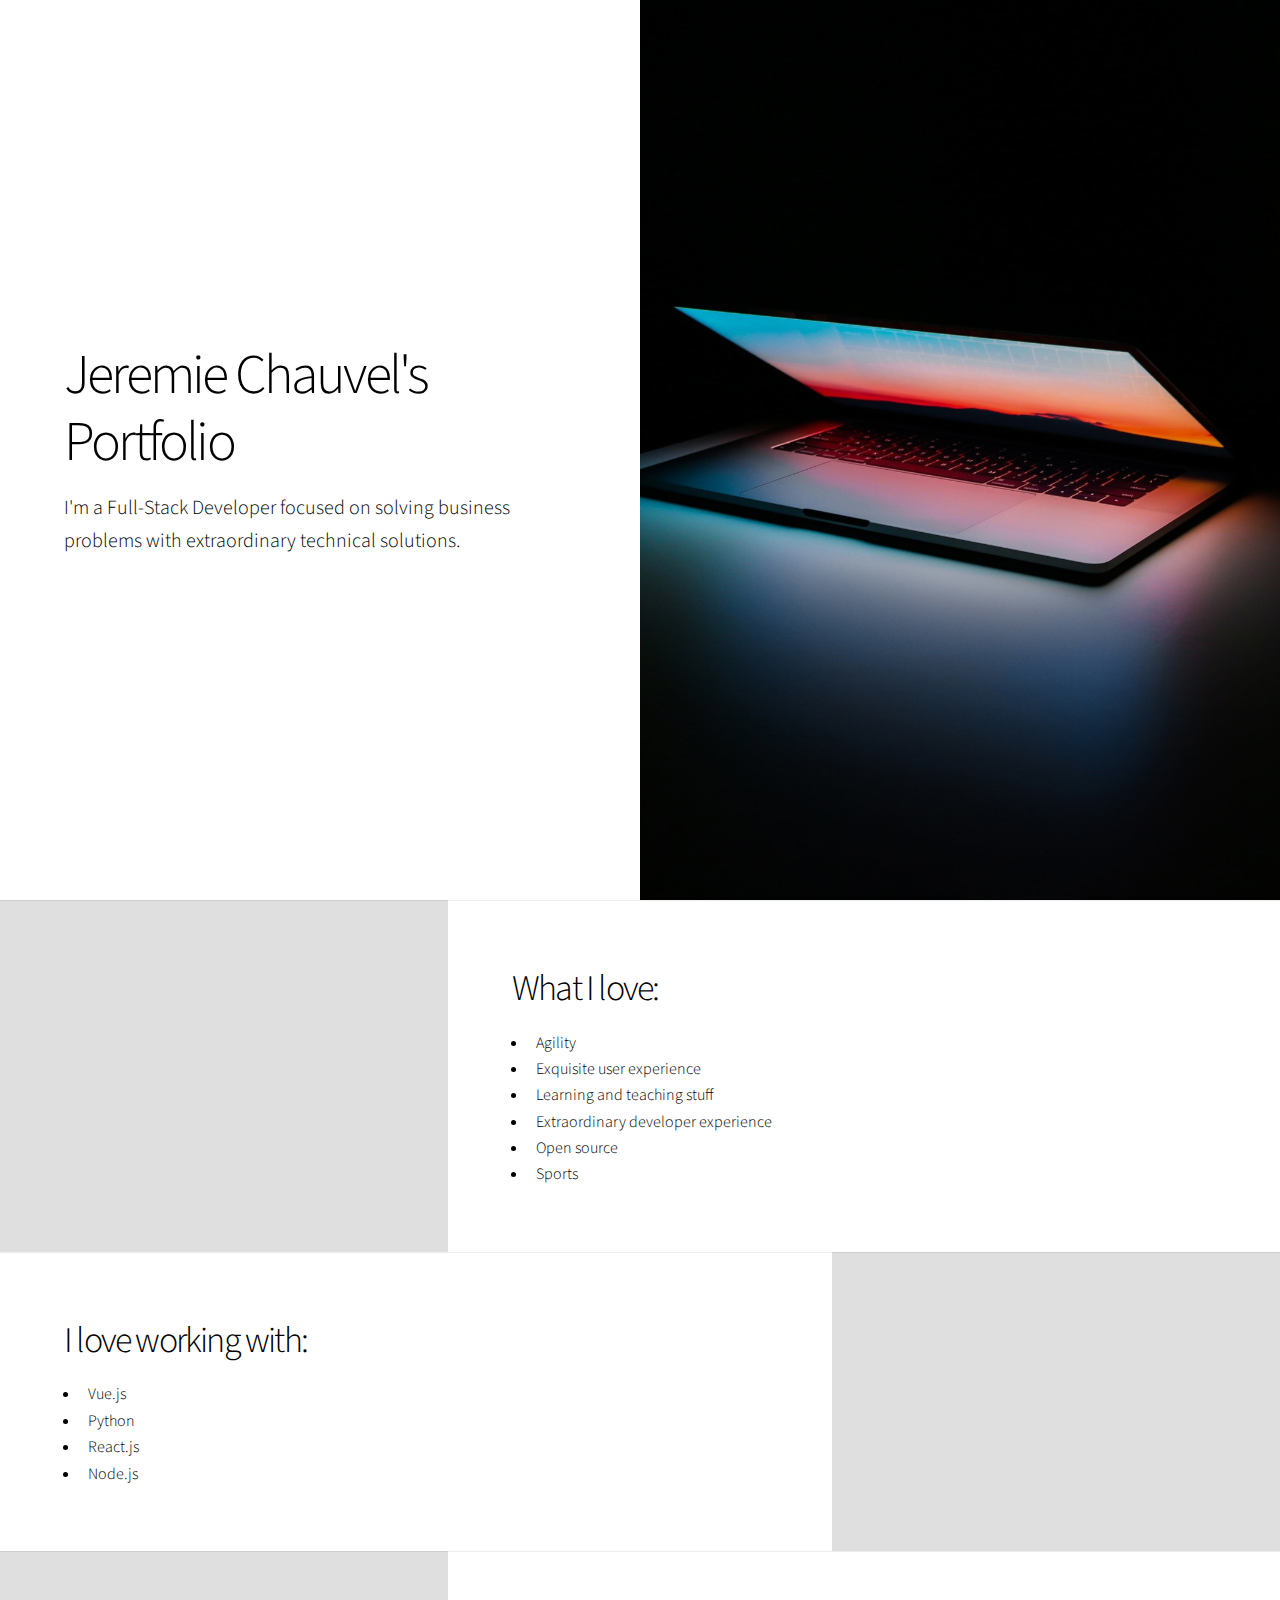
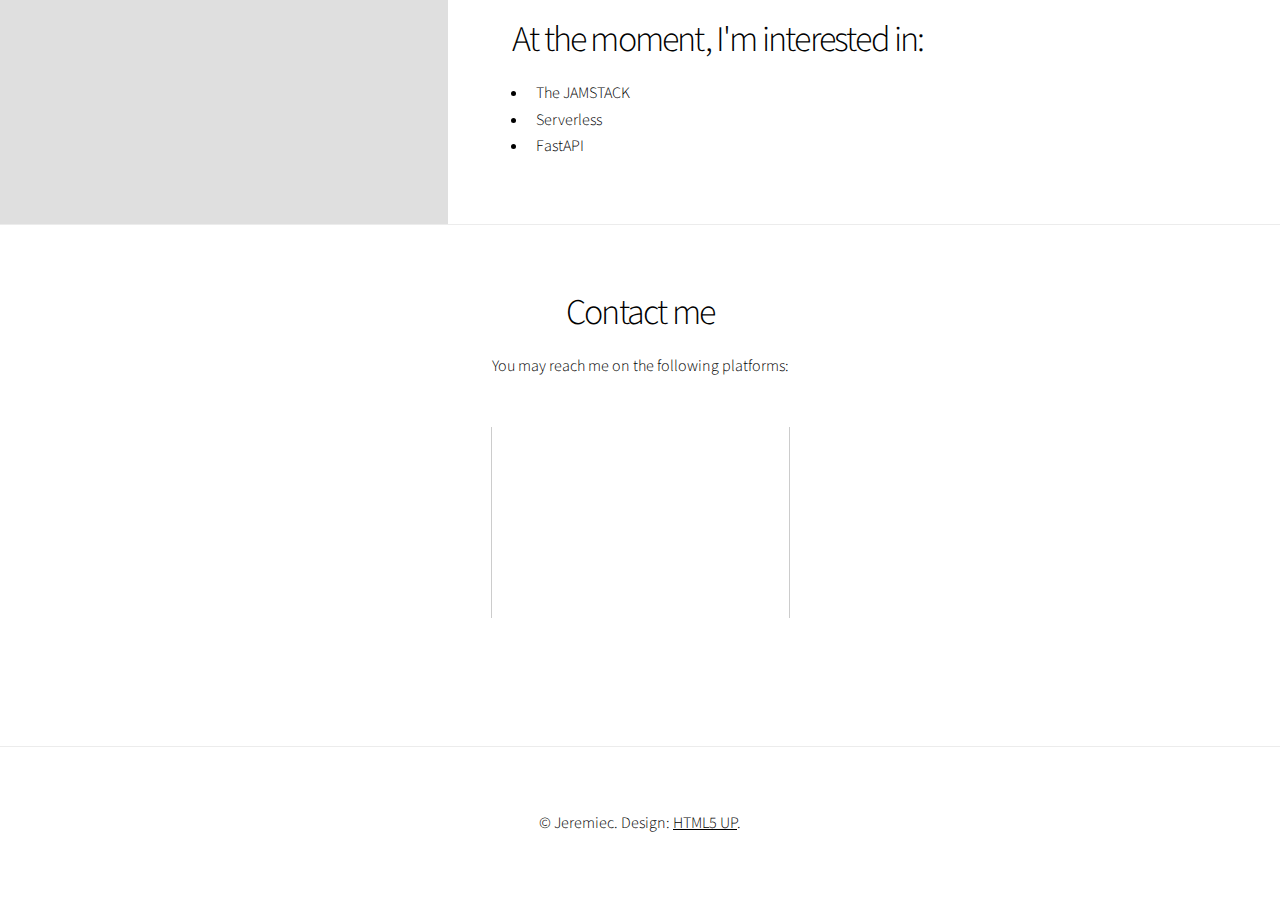
==== index.html @ c6a007d7 ":tada: Initial commit" ====
<!DOCTYPE html>
<html>
  <head>
    <title>Jeremie Chauvel's Portfolio</title>
    <meta charset="utf-8" />
    <meta
      name="viewport"
      content="width=device-width, initial-scale=1, user-scalable=no"
    />
    <link rel="stylesheet" href="assets/css/main.css" />
    <noscript
      ><link rel="stylesheet" href="assets/css/noscript.css"
    /></noscript>
  </head>
  <body class="is-preload">
    <div id="wrapper" class="divided">
      <section
        class="banner style1 orient-left content-align-left image-position-right fullscreen onload-image-fade-in onload-content-fade-right"
      >
        <div class="content">
          <h1>Jeremie Chauvel's Portfolio</h1>
          <p class="major">
            I'm a Full-Stack Developer focused on solving business problems with
            extraordinary technical solutions.
          </p>
        </div>
        <div class="image">
          <img src="images/banner.jpg" alt="" />
        </div>
      </section>
      <section
        class="spotlight style1 orient-right content-align-left image-position-center onscroll-image-fade-in"
        id="sectionTwo"
      >
        <div class="content">
          <h2>What I love:</h2>
          <ul>
            <li>Agility</li>
            <li>Exquisite user experience</li>
            <li>Learning and teaching stuff</li>
            <li>Extraordinary developer experience</li>
            <li>Open source</li>
            <li>Sports</li>
          </ul>
        </div>
        <div class="image">
          <img src="images/I-love.jpg" alt="" />
        </div>
      </section>
      <section
        class="spotlight style1 orient-left content-align-left image-position-center onscroll-image-fade-in"
        id="sectionThree"
      >
        <div class="content">
          <h2>I love working with:</h2>
          <ul>
            <li>Vue.js</li>
            <li>Python</li>
            <li>React.js</li>
            <li>Node.js</li>
          </ul>
        </div>
        <div class="image">
          <img src="images/I-work-with.jpg" alt="" />
        </div>
      </section>
      <section
        class="spotlight style1 orient-right content-align-left image-position-center onscroll-image-fade-in"
        id="sectionFour"
      >
        <div class="content">
          <h2>At the moment, I'm interested in:</h2>
          <ul>
            <li>The JAMSTACK</li>
            <li>Serverless</li>
            <li>FastAPI</li>
          </ul>
        </div>
        <div class="image">
          <img src="images/I-m-interested-in.jpg" alt="" />
        </div>
      </section>
      <section class="wrapper style1 align-center" id="contact">
        <div class="inner">
          <h2>Contact me</h2>
          <p>You may reach me on the following platforms:</p>
          <div class="items style1 medium onscroll-fade-in">
            <section>
              <a
                href="https://www.linkedin.com/in/jeremie-chauvel"
                class="icon brands style2 major fa-linkedin-in"
                ><span class="label">LinkedIn</span></a
              >
              <h3>Add me on LinkedIn</h3>
            </section>
            <section>
              <a
                href="https://twitter.com/ChauvelJeremie"
                class="icon brands style2 major fa-twitter"
                ><span class="label">Twitter</span></a
              >
              <h3>Follow me on twitter @ChauvelJeremie</h3>
            </section>
            <section>
              <a
                href="https://github.com/Jeremie-Chauvel"
                class="icon brands style2 major fa-github"
                ><span class="label">GitHub</span></a
              >
              <h3>Ping me on GitHub @Jeremie-Chauvel</h3>
            </section>
          </div>
        </div>
      </section>

      <footer class="wrapper style1 align-center">
        <div class="inner">
          <p>
            &copy; Jeremiec. Design: <a href="https://html5up.net">HTML5 UP</a>.
          </p>
        </div>
      </footer>
    </div>
    <script src="assets/js/jquery.min.js"></script>
    <script src="assets/js/jquery.scrollex.min.js"></script>
    <script src="assets/js/jquery.scrolly.min.js"></script>
    <script src="assets/js/browser.min.js"></script>
    <script src="assets/js/breakpoints.min.js"></script>
    <script src="assets/js/util.js"></script>
    <script src="assets/js/main.js"></script>
  </body>
</html>
---- assets/css/main.css ----
@import url(fontawesome-all.min.css);
@import url('https://fonts.googleapis.com/css?family=Source+Sans+Pro:300,300i,400,400i');

html,
body,
div,
span,
applet,
object,
iframe,
h1,
h2,
h3,
h4,
h5,
h6,
p,
blockquote,
pre,
a,
abbr,
acronym,
address,
big,
cite,
code,
del,
dfn,
em,
img,
ins,
kbd,
q,
s,
samp,
small,
strike,
strong,
sub,
sup,
tt,
var,
b,
u,
i,
center,
dl,
dt,
dd,
ol,
ul,
li,
fieldset,
form,
label,
legend,
table,
caption,
tbody,
tfoot,
thead,
tr,
th,
td,
article,
aside,
canvas,
details,
embed,
figure,
figcaption,
footer,
header,
hgroup,
menu,
nav,
output,
ruby,
section,
summary,
time,
mark,
audio,
video {
  margin: 0;
  padding: 0;
  border: 0;
  font-size: 100%;
  font: inherit;
  vertical-align: baseline;
}

article,
aside,
details,
figcaption,
figure,
footer,
header,
hgroup,
menu,
nav,
section {
  display: block;
}

body {
  line-height: 1;
}

ol,
ul {
  list-style: none;
}

blockquote,
q {
  quotes: none;
}

blockquote:before,
blockquote:after,
q:before,
q:after {
  content: '';
  content: none;
}

table {
  border-collapse: collapse;
  border-spacing: 0;
}

body {
  -webkit-text-size-adjust: none;
}

mark {
  background-color: transparent;
  color: inherit;
}

input::-moz-focus-inner {
  border: 0;
  padding: 0;
}

input,
select,
textarea {
  -moz-appearance: none;
  -webkit-appearance: none;
  -ms-appearance: none;
  appearance: none;
}

/* Basic */

@-ms-viewport {
  width: device-width;
}

body {
  -ms-overflow-style: scrollbar;
}

@media screen and (max-width: 480px) {
  html,
  body {
    min-width: 320px;
  }
}

html {
  box-sizing: border-box;
}

*,
*:before,
*:after {
  box-sizing: inherit;
}

body {
  background: #ffffff;
}

body.is-preload *,
body.is-preload *:before,
body.is-preload *:after {
  -moz-animation: none !important;
  -webkit-animation: none !important;
  -ms-animation: none !important;
  animation: none !important;
  -moz-transition: none !important;
  -webkit-transition: none !important;
  -ms-transition: none !important;
  transition: none !important;
}

/* Type */

html {
  font-size: 18pt;
}

@media screen and (max-width: 1680px) {
  html {
    font-size: 14pt;
  }
}

@media screen and (max-width: 1280px) {
  html {
    font-size: 12pt;
  }
}

@media screen and (max-width: 736px) {
  html {
    font-size: 11pt;
  }
}

@media screen and (max-width: 360px) {
  html {
    font-size: 10pt;
  }
}

body {
  background-color: #ffffff;
  color: #000000;
}

body,
input,
select,
textarea {
  font-family: 'Source Sans Pro', Helvetica, sans-serif;
  font-size: 1rem;
  font-weight: 300;
  line-height: 1.65;
}

a {
  -moz-transition: color 0.2s ease-in-out;
  -webkit-transition: color 0.2s ease-in-out;
  -ms-transition: color 0.2s ease-in-out;
  transition: color 0.2s ease-in-out;
  text-decoration: underline;
}

a:hover {
  text-decoration: none;
}

strong,
b {
  font-weight: 400;
}

em,
i {
  font-style: italic;
}

p {
  margin: 0 0 2rem 0;
}

p.major {
  font-size: 1.25rem;
}

h1,
h2,
h3,
h4,
h5,
h6 {
  font-weight: 300;
  line-height: 1.375;
  letter-spacing: -0.05em;
  margin: 0 0 1rem 0;
}

h1 a,
h2 a,
h3 a,
h4 a,
h5 a,
h6 a {
  color: inherit;
  text-decoration: none;
}

h1 {
  font-size: 3.5rem;
  line-height: 1.2;
}

h2 {
  font-size: 2.25rem;
}

h3 {
  font-size: 1.5rem;
}

h4 {
  font-size: 1.1rem;
}

h5 {
  font-size: 0.9rem;
}

h6 {
  font-size: 0.7rem;
}

sub {
  font-size: 0.8rem;
  position: relative;
  top: 0.5rem;
}

sup {
  font-size: 0.8rem;
  position: relative;
  top: -0.5rem;
}

blockquote {
  border-left: solid 4px;
  font-style: italic;
  margin: 0 0 2rem 0;
  padding: 0.5rem 0 0.5rem 2rem;
}

code {
  border-radius: 4px;
  font-family: 'Courier New', monospace;
  font-size: 0.9em;
  margin: 0 0.25rem;
  padding: 0.25rem 0.325rem;
}

pre {
  -webkit-overflow-scrolling: touch;
  font-family: 'Courier New', monospace;
  font-size: 0.9em;
  margin: 0 0 2rem 0;
}

pre code {
  display: block;
  line-height: 1.5;
  padding: 0.75rem 1rem;
  overflow-x: auto;
}

hr {
  border: 0;
  border-bottom: solid 1px;
  margin: 2.5rem 0;
}

hr.major {
  margin: 3.5rem 0;
}

.align-left {
  text-align: left;
}

.align-center {
  text-align: center;
}

.align-right {
  text-align: right;
}

@media screen and (max-width: 736px) {
  p.major {
    font-size: 1.1rem;
  }

  h1 {
    font-size: 2.5rem;
  }

  h2 {
    font-size: 2rem;
  }

  h3 {
    font-size: 1.25rem;
  }

  h4 {
    font-size: 1rem;
  }
}

input,
select,
textarea {
  color: #000000;
}

a {
  color: #000000;
}

a:hover {
  color: #47d3e5;
}

strong,
b {
  color: #000000;
}

h1,
h2,
h3,
h4,
h5,
h6 {
  color: #000000;
}

blockquote {
  border-left-color: rgba(0, 0, 0, 0.2);
}

code {
  background: rgba(0, 0, 0, 0.05);
  border-color: rgba(0, 0, 0, 0.2);
}

hr {
  border-bottom-color: rgba(0, 0, 0, 0.2);
}

/* Row */

.row {
  display: flex;
  flex-wrap: wrap;
  box-sizing: border-box;
  align-items: stretch;
}

.row > * {
  box-sizing: border-box;
}

.row.gtr-uniform > * > :last-child {
  margin-bottom: 0;
}

.row.aln-left {
  justify-content: flex-start;
}

.row.aln-center {
  justify-content: center;
}

.row.aln-right {
  justify-content: flex-end;
}

.row.aln-top {
  align-items: flex-start;
}

.row.aln-middle {
  align-items: center;
}

.row.aln-bottom {
  align-items: flex-end;
}

.row > .imp {
  order: -1;
}

.row > .col-1 {
  width: 8.33333%;
}

.row > .off-1 {
  margin-left: 8.33333%;
}

.row > .col-2 {
  width: 16.66667%;
}

.row > .off-2 {
  margin-left: 16.66667%;
}

.row > .col-3 {
  width: 25%;
}

.row > .off-3 {
  margin-left: 25%;
}

.row > .col-4 {
  width: 33.33333%;
}

.row > .off-4 {
  margin-left: 33.33333%;
}

.row > .col-5 {
  width: 41.66667%;
}

.row > .off-5 {
  margin-left: 41.66667%;
}

.row > .col-6 {
  width: 50%;
}

.row > .off-6 {
  margin-left: 50%;
}

.row > .col-7 {
  width: 58.33333%;
}

.row > .off-7 {
  margin-left: 58.33333%;
}

.row > .col-8 {
  width: 66.66667%;
}

.row > .off-8 {
  margin-left: 66.66667%;
}

.row > .col-9 {
  width: 75%;
}

.row > .off-9 {
  margin-left: 75%;
}

.row > .col-10 {
  width: 83.33333%;
}

.row > .off-10 {
  margin-left: 83.33333%;
}

.row > .col-11 {
  width: 91.66667%;
}

.row > .off-11 {
  margin-left: 91.66667%;
}

.row > .col-12 {
  width: 100%;
}

.row > .off-12 {
  margin-left: 100%;
}

.row.gtr-0 {
  margin-top: 0;
  margin-left: 0rem;
}

.row.gtr-0 > * {
  padding: 0 0 0 0rem;
}

.row.gtr-0.gtr-uniform {
  margin-top: 0rem;
}

.row.gtr-0.gtr-uniform > * {
  padding-top: 0rem;
}

.row.gtr-25 {
  margin-top: 0;
  margin-left: -0.5rem;
}

.row.gtr-25 > * {
  padding: 0 0 0 0.5rem;
}

.row.gtr-25.gtr-uniform {
  margin-top: -0.5rem;
}

.row.gtr-25.gtr-uniform > * {
  padding-top: 0.5rem;
}

.row.gtr-50 {
  margin-top: 0;
  margin-left: -1rem;
}

.row.gtr-50 > * {
  padding: 0 0 0 1rem;
}

.row.gtr-50.gtr-uniform {
  margin-top: -1rem;
}

.row.gtr-50.gtr-uniform > * {
  padding-top: 1rem;
}

.row {
  margin-top: 0;
  margin-left: -2rem;
}

.row > * {
  padding: 0 0 0 2rem;
}

.row.gtr-uniform {
  margin-top: -2rem;
}

.row.gtr-uniform > * {
  padding-top: 2rem;
}

.row.gtr-150 {
  margin-top: 0;
  margin-left: -3rem;
}

.row.gtr-150 > * {
  padding: 0 0 0 3rem;
}

.row.gtr-150.gtr-uniform {
  margin-top: -3rem;
}

.row.gtr-150.gtr-uniform > * {
  padding-top: 3rem;
}

.row.gtr-200 {
  margin-top: 0;
  margin-left: -4rem;
}

.row.gtr-200 > * {
  padding: 0 0 0 4rem;
}

.row.gtr-200.gtr-uniform {
  margin-top: -4rem;
}

.row.gtr-200.gtr-uniform > * {
  padding-top: 4rem;
}

@media screen and (max-width: 1680px) {
  .row {
    display: flex;
    flex-wrap: wrap;
    box-sizing: border-box;
    align-items: stretch;
  }

  .row > * {
    box-sizing: border-box;
  }

  .row.gtr-uniform > * > :last-child {
    margin-bottom: 0;
  }

  .row.aln-left {
    justify-content: flex-start;
  }

  .row.aln-center {
    justify-content: center;
  }

  .row.aln-right {
    justify-content: flex-end;
  }

  .row.aln-top {
    align-items: flex-start;
  }

  .row.aln-middle {
    align-items: center;
  }

  .row.aln-bottom {
    align-items: flex-end;
  }

  .row > .imp-xlarge {
    order: -1;
  }

  .row > .col-1-xlarge {
    width: 8.33333%;
  }

  .row > .off-1-xlarge {
    margin-left: 8.33333%;
  }

  .row > .col-2-xlarge {
    width: 16.66667%;
  }

  .row > .off-2-xlarge {
    margin-left: 16.66667%;
  }

  .row > .col-3-xlarge {
    width: 25%;
  }

  .row > .off-3-xlarge {
    margin-left: 25%;
  }

  .row > .col-4-xlarge {
    width: 33.33333%;
  }

  .row > .off-4-xlarge {
    margin-left: 33.33333%;
  }

  .row > .col-5-xlarge {
    width: 41.66667%;
  }

  .row > .off-5-xlarge {
    margin-left: 41.66667%;
  }

  .row > .col-6-xlarge {
    width: 50%;
  }

  .row > .off-6-xlarge {
    margin-left: 50%;
  }

  .row > .col-7-xlarge {
    width: 58.33333%;
  }

  .row > .off-7-xlarge {
    margin-left: 58.33333%;
  }

  .row > .col-8-xlarge {
    width: 66.66667%;
  }

  .row > .off-8-xlarge {
    margin-left: 66.66667%;
  }

  .row > .col-9-xlarge {
    width: 75%;
  }

  .row > .off-9-xlarge {
    margin-left: 75%;
  }

  .row > .col-10-xlarge {
    width: 83.33333%;
  }

  .row > .off-10-xlarge {
    margin-left: 83.33333%;
  }

  .row > .col-11-xlarge {
    width: 91.66667%;
  }

  .row > .off-11-xlarge {
    margin-left: 91.66667%;
  }

  .row > .col-12-xlarge {
    width: 100%;
  }

  .row > .off-12-xlarge {
    margin-left: 100%;
  }

  .row.gtr-0 {
    margin-top: 0;
    margin-left: 0rem;
  }

  .row.gtr-0 > * {
    padding: 0 0 0 0rem;
  }

  .row.gtr-0.gtr-uniform {
    margin-top: 0rem;
  }

  .row.gtr-0.gtr-uniform > * {
    padding-top: 0rem;
  }

  .row.gtr-25 {
    margin-top: 0;
    margin-left: -0.5rem;
  }

  .row.gtr-25 > * {
    padding: 0 0 0 0.5rem;
  }

  .row.gtr-25.gtr-uniform {
    margin-top: -0.5rem;
  }

  .row.gtr-25.gtr-uniform > * {
    padding-top: 0.5rem;
  }

  .row.gtr-50 {
    margin-top: 0;
    margin-left: -1rem;
  }

  .row.gtr-50 > * {
    padding: 0 0 0 1rem;
  }

  .row.gtr-50.gtr-uniform {
    margin-top: -1rem;
  }

  .row.gtr-50.gtr-uniform > * {
    padding-top: 1rem;
  }

  .row {
    margin-top: 0;
    margin-left: -2rem;
  }

  .row > * {
    padding: 0 0 0 2rem;
  }

  .row.gtr-uniform {
    margin-top: -2rem;
  }

  .row.gtr-uniform > * {
    padding-top: 2rem;
  }

  .row.gtr-150 {
    margin-top: 0;
    margin-left: -3rem;
  }

  .row.gtr-150 > * {
    padding: 0 0 0 3rem;
  }

  .row.gtr-150.gtr-uniform {
    margin-top: -3rem;
  }

  .row.gtr-150.gtr-uniform > * {
    padding-top: 3rem;
  }

  .row.gtr-200 {
    margin-top: 0;
    margin-left: -4rem;
  }

  .row.gtr-200 > * {
    padding: 0 0 0 4rem;
  }

  .row.gtr-200.gtr-uniform {
    margin-top: -4rem;
  }

  .row.gtr-200.gtr-uniform > * {
    padding-top: 4rem;
  }
}

@media screen and (max-width: 1280px) {
  .row {
    display: flex;
    flex-wrap: wrap;
    box-sizing: border-box;
    align-items: stretch;
  }

  .row > * {
    box-sizing: border-box;
  }

  .row.gtr-uniform > * > :last-child {
    margin-bottom: 0;
  }

  .row.aln-left {
    justify-content: flex-start;
  }

  .row.aln-center {
    justify-content: center;
  }

  .row.aln-right {
    justify-content: flex-end;
  }

  .row.aln-top {
    align-items: flex-start;
  }

  .row.aln-middle {
    align-items: center;
  }

  .row.aln-bottom {
    align-items: flex-end;
  }

  .row > .imp-large {
    order: -1;
  }

  .row > .col-1-large {
    width: 8.33333%;
  }

  .row > .off-1-large {
    margin-left: 8.33333%;
  }

  .row > .col-2-large {
    width: 16.66667%;
  }

  .row > .off-2-large {
    margin-left: 16.66667%;
  }

  .row > .col-3-large {
    width: 25%;
  }

  .row > .off-3-large {
    margin-left: 25%;
  }

  .row > .col-4-large {
    width: 33.33333%;
  }

  .row > .off-4-large {
    margin-left: 33.33333%;
  }

  .row > .col-5-large {
    width: 41.66667%;
  }

  .row > .off-5-large {
    margin-left: 41.66667%;
  }

  .row > .col-6-large {
    width: 50%;
  }

  .row > .off-6-large {
    margin-left: 50%;
  }

  .row > .col-7-large {
    width: 58.33333%;
  }

  .row > .off-7-large {
    margin-left: 58.33333%;
  }

  .row > .col-8-large {
    width: 66.66667%;
  }

  .row > .off-8-large {
    margin-left: 66.66667%;
  }

  .row > .col-9-large {
    width: 75%;
  }

  .row > .off-9-large {
    margin-left: 75%;
  }

  .row > .col-10-large {
    width: 83.33333%;
  }

  .row > .off-10-large {
    margin-left: 83.33333%;
  }

  .row > .col-11-large {
    width: 91.66667%;
  }

  .row > .off-11-large {
    margin-left: 91.66667%;
  }

  .row > .col-12-large {
    width: 100%;
  }

  .row > .off-12-large {
    margin-left: 100%;
  }

  .row.gtr-0 {
    margin-top: 0;
    margin-left: 0rem;
  }

  .row.gtr-0 > * {
    padding: 0 0 0 0rem;
  }

  .row.gtr-0.gtr-uniform {
    margin-top: 0rem;
  }

  .row.gtr-0.gtr-uniform > * {
    padding-top: 0rem;
  }

  .row.gtr-25 {
    margin-top: 0;
    margin-left: -0.5rem;
  }

  .row.gtr-25 > * {
    padding: 0 0 0 0.5rem;
  }

  .row.gtr-25.gtr-uniform {
    margin-top: -0.5rem;
  }

  .row.gtr-25.gtr-uniform > * {
    padding-top: 0.5rem;
  }

  .row.gtr-50 {
    margin-top: 0;
    margin-left: -1rem;
  }

  .row.gtr-50 > * {
    padding: 0 0 0 1rem;
  }

  .row.gtr-50.gtr-uniform {
    margin-top: -1rem;
  }

  .row.gtr-50.gtr-uniform > * {
    padding-top: 1rem;
  }

  .row {
    margin-top: 0;
    margin-left: -2rem;
  }

  .row > * {
    padding: 0 0 0 2rem;
  }

  .row.gtr-uniform {
    margin-top: -2rem;
  }

  .row.gtr-uniform > * {
    padding-top: 2rem;
  }

  .row.gtr-150 {
    margin-top: 0;
    margin-left: -3rem;
  }

  .row.gtr-150 > * {
    padding: 0 0 0 3rem;
  }

  .row.gtr-150.gtr-uniform {
    margin-top: -3rem;
  }

  .row.gtr-150.gtr-uniform > * {
    padding-top: 3rem;
  }

  .row.gtr-200 {
    margin-top: 0;
    margin-left: -4rem;
  }

  .row.gtr-200 > * {
    padding: 0 0 0 4rem;
  }

  .row.gtr-200.gtr-uniform {
    margin-top: -4rem;
  }

  .row.gtr-200.gtr-uniform > * {
    padding-top: 4rem;
  }
}

@media screen and (max-width: 980px) {
  .row {
    display: flex;
    flex-wrap: wrap;
    box-sizing: border-box;
    align-items: stretch;
  }

  .row > * {
    box-sizing: border-box;
  }

  .row.gtr-uniform > * > :last-child {
    margin-bottom: 0;
  }

  .row.aln-left {
    justify-content: flex-start;
  }

  .row.aln-center {
    justify-content: center;
  }

  .row.aln-right {
    justify-content: flex-end;
  }

  .row.aln-top {
    align-items: flex-start;
  }

  .row.aln-middle {
    align-items: center;
  }

  .row.aln-bottom {
    align-items: flex-end;
  }

  .row > .imp-medium {
    order: -1;
  }

  .row > .col-1-medium {
    width: 8.33333%;
  }

  .row > .off-1-medium {
    margin-left: 8.33333%;
  }

  .row > .col-2-medium {
    width: 16.66667%;
  }

  .row > .off-2-medium {
    margin-left: 16.66667%;
  }

  .row > .col-3-medium {
    width: 25%;
  }

  .row > .off-3-medium {
    margin-left: 25%;
  }

  .row > .col-4-medium {
    width: 33.33333%;
  }

  .row > .off-4-medium {
    margin-left: 33.33333%;
  }

  .row > .col-5-medium {
    width: 41.66667%;
  }

  .row > .off-5-medium {
    margin-left: 41.66667%;
  }

  .row > .col-6-medium {
    width: 50%;
  }

  .row > .off-6-medium {
    margin-left: 50%;
  }

  .row > .col-7-medium {
    width: 58.33333%;
  }

  .row > .off-7-medium {
    margin-left: 58.33333%;
  }

  .row > .col-8-medium {
    width: 66.66667%;
  }

  .row > .off-8-medium {
    margin-left: 66.66667%;
  }

  .row > .col-9-medium {
    width: 75%;
  }

  .row > .off-9-medium {
    margin-left: 75%;
  }

  .row > .col-10-medium {
    width: 83.33333%;
  }

  .row > .off-10-medium {
    margin-left: 83.33333%;
  }

  .row > .col-11-medium {
    width: 91.66667%;
  }

  .row > .off-11-medium {
    margin-left: 91.66667%;
  }

  .row > .col-12-medium {
    width: 100%;
  }

  .row > .off-12-medium {
    margin-left: 100%;
  }

  .row.gtr-0 {
    margin-top: 0;
    margin-left: 0rem;
  }

  .row.gtr-0 > * {
    padding: 0 0 0 0rem;
  }

  .row.gtr-0.gtr-uniform {
    margin-top: 0rem;
  }

  .row.gtr-0.gtr-uniform > * {
    padding-top: 0rem;
  }

  .row.gtr-25 {
    margin-top: 0;
    margin-left: -0.5rem;
  }

  .row.gtr-25 > * {
    padding: 0 0 0 0.5rem;
  }

  .row.gtr-25.gtr-uniform {
    margin-top: -0.5rem;
  }

  .row.gtr-25.gtr-uniform > * {
    padding-top: 0.5rem;
  }

  .row.gtr-50 {
    margin-top: 0;
    margin-left: -1rem;
  }

  .row.gtr-50 > * {
    padding: 0 0 0 1rem;
  }

  .row.gtr-50.gtr-uniform {
    margin-top: -1rem;
  }

  .row.gtr-50.gtr-uniform > * {
    padding-top: 1rem;
  }

  .row {
    margin-top: 0;
    margin-left: -2rem;
  }

  .row > * {
    padding: 0 0 0 2rem;
  }

  .row.gtr-uniform {
    margin-top: -2rem;
  }

  .row.gtr-uniform > * {
    padding-top: 2rem;
  }

  .row.gtr-150 {
    margin-top: 0;
    margin-left: -3rem;
  }

  .row.gtr-150 > * {
    padding: 0 0 0 3rem;
  }

  .row.gtr-150.gtr-uniform {
    margin-top: -3rem;
  }

  .row.gtr-150.gtr-uniform > * {
    padding-top: 3rem;
  }

  .row.gtr-200 {
    margin-top: 0;
    margin-left: -4rem;
  }

  .row.gtr-200 > * {
    padding: 0 0 0 4rem;
  }

  .row.gtr-200.gtr-uniform {
    margin-top: -4rem;
  }

  .row.gtr-200.gtr-uniform > * {
    padding-top: 4rem;
  }
}

@media screen and (max-width: 736px) {
  .row {
    display: flex;
    flex-wrap: wrap;
    box-sizing: border-box;
    align-items: stretch;
  }

  .row > * {
    box-sizing: border-box;
  }

  .row.gtr-uniform > * > :last-child {
    margin-bottom: 0;
  }

  .row.aln-left {
    justify-content: flex-start;
  }

  .row.aln-center {
    justify-content: center;
  }

  .row.aln-right {
    justify-content: flex-end;
  }

  .row.aln-top {
    align-items: flex-start;
  }

  .row.aln-middle {
    align-items: center;
  }

  .row.aln-bottom {
    align-items: flex-end;
  }

  .row > .imp-small {
    order: -1;
  }

  .row > .col-1-small {
    width: 8.33333%;
  }

  .row > .off-1-small {
    margin-left: 8.33333%;
  }

  .row > .col-2-small {
    width: 16.66667%;
  }

  .row > .off-2-small {
    margin-left: 16.66667%;
  }

  .row > .col-3-small {
    width: 25%;
  }

  .row > .off-3-small {
    margin-left: 25%;
  }

  .row > .col-4-small {
    width: 33.33333%;
  }

  .row > .off-4-small {
    margin-left: 33.33333%;
  }

  .row > .col-5-small {
    width: 41.66667%;
  }

  .row > .off-5-small {
    margin-left: 41.66667%;
  }

  .row > .col-6-small {
    width: 50%;
  }

  .row > .off-6-small {
    margin-left: 50%;
  }

  .row > .col-7-small {
    width: 58.33333%;
  }

  .row > .off-7-small {
    margin-left: 58.33333%;
  }

  .row > .col-8-small {
    width: 66.66667%;
  }

  .row > .off-8-small {
    margin-left: 66.66667%;
  }

  .row > .col-9-small {
    width: 75%;
  }

  .row > .off-9-small {
    margin-left: 75%;
  }

  .row > .col-10-small {
    width: 83.33333%;
  }

  .row > .off-10-small {
    margin-left: 83.33333%;
  }

  .row > .col-11-small {
    width: 91.66667%;
  }

  .row > .off-11-small {
    margin-left: 91.66667%;
  }

  .row > .col-12-small {
    width: 100%;
  }

  .row > .off-12-small {
    margin-left: 100%;
  }

  .row.gtr-0 {
    margin-top: 0;
    margin-left: 0rem;
  }

  .row.gtr-0 > * {
    padding: 0 0 0 0rem;
  }

  .row.gtr-0.gtr-uniform {
    margin-top: 0rem;
  }

  .row.gtr-0.gtr-uniform > * {
    padding-top: 0rem;
  }

  .row.gtr-25 {
    margin-top: 0;
    margin-left: -0.5rem;
  }

  .row.gtr-25 > * {
    padding: 0 0 0 0.5rem;
  }

  .row.gtr-25.gtr-uniform {
    margin-top: -0.5rem;
  }

  .row.gtr-25.gtr-uniform > * {
    padding-top: 0.5rem;
  }

  .row.gtr-50 {
    margin-top: 0;
    margin-left: -1rem;
  }

  .row.gtr-50 > * {
    padding: 0 0 0 1rem;
  }

  .row.gtr-50.gtr-uniform {
    margin-top: -1rem;
  }

  .row.gtr-50.gtr-uniform > * {
    padding-top: 1rem;
  }

  .row {
    margin-top: 0;
    margin-left: -2rem;
  }

  .row > * {
    padding: 0 0 0 2rem;
  }

  .row.gtr-uniform {
    margin-top: -2rem;
  }

  .row.gtr-uniform > * {
    padding-top: 2rem;
  }

  .row.gtr-150 {
    margin-top: 0;
    margin-left: -3rem;
  }

  .row.gtr-150 > * {
    padding: 0 0 0 3rem;
  }

  .row.gtr-150.gtr-uniform {
    margin-top: -3rem;
  }

  .row.gtr-150.gtr-uniform > * {
    padding-top: 3rem;
  }

  .row.gtr-200 {
    margin-top: 0;
    margin-left: -4rem;
  }

  .row.gtr-200 > * {
    padding: 0 0 0 4rem;
  }

  .row.gtr-200.gtr-uniform {
    margin-top: -4rem;
  }

  .row.gtr-200.gtr-uniform > * {
    padding-top: 4rem;
  }
}

@media screen and (max-width: 480px) {
  .row {
    display: flex;
    flex-wrap: wrap;
    box-sizing: border-box;
    align-items: stretch;
  }

  .row > * {
    box-sizing: border-box;
  }

  .row.gtr-uniform > * > :last-child {
    margin-bottom: 0;
  }

  .row.aln-left {
    justify-content: flex-start;
  }

  .row.aln-center {
    justify-content: center;
  }

  .row.aln-right {
    justify-content: flex-end;
  }

  .row.aln-top {
    align-items: flex-start;
  }

  .row.aln-middle {
    align-items: center;
  }

  .row.aln-bottom {
    align-items: flex-end;
  }

  .row > .imp-xsmall {
    order: -1;
  }

  .row > .col-1-xsmall {
    width: 8.33333%;
  }

  .row > .off-1-xsmall {
    margin-left: 8.33333%;
  }

  .row > .col-2-xsmall {
    width: 16.66667%;
  }

  .row > .off-2-xsmall {
    margin-left: 16.66667%;
  }

  .row > .col-3-xsmall {
    width: 25%;
  }

  .row > .off-3-xsmall {
    margin-left: 25%;
  }

  .row > .col-4-xsmall {
    width: 33.33333%;
  }

  .row > .off-4-xsmall {
    margin-left: 33.33333%;
  }

  .row > .col-5-xsmall {
    width: 41.66667%;
  }

  .row > .off-5-xsmall {
    margin-left: 41.66667%;
  }

  .row > .col-6-xsmall {
    width: 50%;
  }

  .row > .off-6-xsmall {
    margin-left: 50%;
  }

  .row > .col-7-xsmall {
    width: 58.33333%;
  }

  .row > .off-7-xsmall {
    margin-left: 58.33333%;
  }

  .row > .col-8-xsmall {
    width: 66.66667%;
  }

  .row > .off-8-xsmall {
    margin-left: 66.66667%;
  }

  .row > .col-9-xsmall {
    width: 75%;
  }

  .row > .off-9-xsmall {
    margin-left: 75%;
  }

  .row > .col-10-xsmall {
    width: 83.33333%;
  }

  .row > .off-10-xsmall {
    margin-left: 83.33333%;
  }

  .row > .col-11-xsmall {
    width: 91.66667%;
  }

  .row > .off-11-xsmall {
    margin-left: 91.66667%;
  }

  .row > .col-12-xsmall {
    width: 100%;
  }

  .row > .off-12-xsmall {
    margin-left: 100%;
  }

  .row.gtr-0 {
    margin-top: 0;
    margin-left: 0rem;
  }

  .row.gtr-0 > * {
    padding: 0 0 0 0rem;
  }

  .row.gtr-0.gtr-uniform {
    margin-top: 0rem;
  }

  .row.gtr-0.gtr-uniform > * {
    padding-top: 0rem;
  }

  .row.gtr-25 {
    margin-top: 0;
    margin-left: -0.5rem;
  }

  .row.gtr-25 > * {
    padding: 0 0 0 0.5rem;
  }

  .row.gtr-25.gtr-uniform {
    margin-top: -0.5rem;
  }

  .row.gtr-25.gtr-uniform > * {
    padding-top: 0.5rem;
  }

  .row.gtr-50 {
    margin-top: 0;
    margin-left: -1rem;
  }

  .row.gtr-50 > * {
    padding: 0 0 0 1rem;
  }

  .row.gtr-50.gtr-uniform {
    margin-top: -1rem;
  }

  .row.gtr-50.gtr-uniform > * {
    padding-top: 1rem;
  }

  .row {
    margin-top: 0;
    margin-left: -2rem;
  }

  .row > * {
    padding: 0 0 0 2rem;
  }

  .row.gtr-uniform {
    margin-top: -2rem;
  }

  .row.gtr-uniform > * {
    padding-top: 2rem;
  }

  .row.gtr-150 {
    margin-top: 0;
    margin-left: -3rem;
  }

  .row.gtr-150 > * {
    padding: 0 0 0 3rem;
  }

  .row.gtr-150.gtr-uniform {
    margin-top: -3rem;
  }

  .row.gtr-150.gtr-uniform > * {
    padding-top: 3rem;
  }

  .row.gtr-200 {
    margin-top: 0;
    margin-left: -4rem;
  }

  .row.gtr-200 > * {
    padding: 0 0 0 4rem;
  }

  .row.gtr-200.gtr-uniform {
    margin-top: -4rem;
  }

  .row.gtr-200.gtr-uniform > * {
    padding-top: 4rem;
  }
}

@media screen and (max-width: 360px) {
  .row {
    display: flex;
    flex-wrap: wrap;
    box-sizing: border-box;
    align-items: stretch;
  }

  .row > * {
    box-sizing: border-box;
  }

  .row.gtr-uniform > * > :last-child {
    margin-bottom: 0;
  }

  .row.aln-left {
    justify-content: flex-start;
  }

  .row.aln-center {
    justify-content: center;
  }

  .row.aln-right {
    justify-content: flex-end;
  }

  .row.aln-top {
    align-items: flex-start;
  }

  .row.aln-middle {
    align-items: center;
  }

  .row.aln-bottom {
    align-items: flex-end;
  }

  .row > .imp-xxsmall {
    order: -1;
  }

  .row > .col-1-xxsmall {
    width: 8.33333%;
  }

  .row > .off-1-xxsmall {
    margin-left: 8.33333%;
  }

  .row > .col-2-xxsmall {
    width: 16.66667%;
  }

  .row > .off-2-xxsmall {
    margin-left: 16.66667%;
  }

  .row > .col-3-xxsmall {
    width: 25%;
  }

  .row > .off-3-xxsmall {
    margin-left: 25%;
  }

  .row > .col-4-xxsmall {
    width: 33.33333%;
  }

  .row > .off-4-xxsmall {
    margin-left: 33.33333%;
  }

  .row > .col-5-xxsmall {
    width: 41.66667%;
  }

  .row > .off-5-xxsmall {
    margin-left: 41.66667%;
  }

  .row > .col-6-xxsmall {
    width: 50%;
  }

  .row > .off-6-xxsmall {
    margin-left: 50%;
  }

  .row > .col-7-xxsmall {
    width: 58.33333%;
  }

  .row > .off-7-xxsmall {
    margin-left: 58.33333%;
  }

  .row > .col-8-xxsmall {
    width: 66.66667%;
  }

  .row > .off-8-xxsmall {
    margin-left: 66.66667%;
  }

  .row > .col-9-xxsmall {
    width: 75%;
  }

  .row > .off-9-xxsmall {
    margin-left: 75%;
  }

  .row > .col-10-xxsmall {
    width: 83.33333%;
  }

  .row > .off-10-xxsmall {
    margin-left: 83.33333%;
  }

  .row > .col-11-xxsmall {
    width: 91.66667%;
  }

  .row > .off-11-xxsmall {
    margin-left: 91.66667%;
  }

  .row > .col-12-xxsmall {
    width: 100%;
  }

  .row > .off-12-xxsmall {
    margin-left: 100%;
  }

  .row.gtr-0 {
    margin-top: 0;
    margin-left: 0rem;
  }

  .row.gtr-0 > * {
    padding: 0 0 0 0rem;
  }

  .row.gtr-0.gtr-uniform {
    margin-top: 0rem;
  }

  .row.gtr-0.gtr-uniform > * {
    padding-top: 0rem;
  }

  .row.gtr-25 {
    margin-top: 0;
    margin-left: -0.5rem;
  }

  .row.gtr-25 > * {
    padding: 0 0 0 0.5rem;
  }

  .row.gtr-25.gtr-uniform {
    margin-top: -0.5rem;
  }

  .row.gtr-25.gtr-uniform > * {
    padding-top: 0.5rem;
  }

  .row.gtr-50 {
    margin-top: 0;
    margin-left: -1rem;
  }

  .row.gtr-50 > * {
    padding: 0 0 0 1rem;
  }

  .row.gtr-50.gtr-uniform {
    margin-top: -1rem;
  }

  .row.gtr-50.gtr-uniform > * {
    padding-top: 1rem;
  }

  .row {
    margin-top: 0;
    margin-left: -2rem;
  }

  .row > * {
    padding: 0 0 0 2rem;
  }

  .row.gtr-uniform {
    margin-top: -2rem;
  }

  .row.gtr-uniform > * {
    padding-top: 2rem;
  }

  .row.gtr-150 {
    margin-top: 0;
    margin-left: -3rem;
  }

  .row.gtr-150 > * {
    padding: 0 0 0 3rem;
  }

  .row.gtr-150.gtr-uniform {
    margin-top: -3rem;
  }

  .row.gtr-150.gtr-uniform > * {
    padding-top: 3rem;
  }

  .row.gtr-200 {
    margin-top: 0;
    margin-left: -4rem;
  }

  .row.gtr-200 > * {
    padding: 0 0 0 4rem;
  }

  .row.gtr-200.gtr-uniform {
    margin-top: -4rem;
  }

  .row.gtr-200.gtr-uniform > * {
    padding-top: 4rem;
  }
}

/* Box */

.box {
  border-radius: 4px;
  border: solid 1px;
  margin-bottom: 2rem;
  padding: 1.5rem;
}

.box > :last-child,
.box > :last-child > :last-child,
.box > :last-child > :last-child > :last-child {
  margin-bottom: 0;
}

.box.alt {
  border: 0;
  border-radius: 0;
  padding: 0;
}

.box {
  border-color: rgba(0, 0, 0, 0.2);
}

/* Button */

input[type='submit'],
input[type='reset'],
input[type='button'],
button,
.button {
  -moz-appearance: none;
  -webkit-appearance: none;
  -ms-appearance: none;
  appearance: none;
  -moz-transition: background-color 0.2s ease-in-out,
    box-shadow 0.2s ease-in-out, color 0.2s ease-in-out;
  -webkit-transition: background-color 0.2s ease-in-out,
    box-shadow 0.2s ease-in-out, color 0.2s ease-in-out;
  -ms-transition: background-color 0.2s ease-in-out, box-shadow 0.2s ease-in-out,
    color 0.2s ease-in-out;
  transition: background-color 0.2s ease-in-out, box-shadow 0.2s ease-in-out,
    color 0.2s ease-in-out;
  border: 0;
  cursor: pointer;
  display: inline-block;
  font-weight: 400;
  letter-spacing: 0.125em;
  text-align: center;
  text-decoration: none;
  text-transform: uppercase;
  white-space: nowrap;
  font-size: 0.75rem;
  max-width: 20rem;
  height: 3.75em;
  line-height: 3.75em;
  border-radius: 3.75em;
  padding: 0 2.5em;
  text-overflow: ellipsis;
  overflow: hidden;
}

input[type='submit'].icon:before,
input[type='reset'].icon:before,
input[type='button'].icon:before,
button.icon:before,
.button.icon:before {
  margin-right: 0.5rem;
}

input[type='submit'].fit,
input[type='reset'].fit,
input[type='button'].fit,
button.fit,
.button.fit {
  width: 100%;
}

input[type='submit'].small,
input[type='reset'].small,
input[type='button'].small,
button.small,
.button.small {
  font-size: 0.6rem;
  height: 3.325em;
  line-height: 3.325em;
  border-radius: 3.325em;
  padding: 0 2em;
}

input[type='submit'].large,
input[type='reset'].large,
input[type='button'].large,
button.large,
.button.large {
  font-size: 0.8rem;
  height: 4em;
  line-height: 4em;
  border-radius: 4em;
  padding: 0 3em;
}

input[type='submit'].wide,
input[type='reset'].wide,
input[type='button'].wide,
button.wide,
.button.wide {
  min-width: 14em;
}

input[type='submit'].disabled,
input[type='submit']:disabled,
input[type='reset'].disabled,
input[type='reset']:disabled,
input[type='button'].disabled,
input[type='button']:disabled,
button.disabled,
button:disabled,
.button.disabled,
.button:disabled {
  pointer-events: none;
  opacity: 0.25;
}

input[type='submit'],
input[type='reset'],
input[type='button'],
button,
.button {
  background-color: transparent;
  box-shadow: inset 0 0 0 1px rgba(0, 0, 0, 0.2);
  color: #000000 !important;
}

input[type='submit']:hover,
input[type='reset']:hover,
input[type='button']:hover,
button:hover,
.button:hover {
  box-shadow: inset 0 0 0 1px #47d3e5;
  color: #47d3e5 !important;
}

input[type='submit']:active,
input[type='reset']:active,
input[type='button']:active,
button:active,
.button:active {
  background-color: rgba(71, 211, 229, 0.2);
  box-shadow: inset 0 0 0 1px #47d3e5;
  color: #47d3e5 !important;
}

input[type='submit'].primary,
input[type='reset'].primary,
input[type='button'].primary,
button.primary,
.button.primary {
  background-color: #000000;
  box-shadow: none;
  color: #ffffff !important;
}

input[type='submit'].primary:hover,
input[type='reset'].primary:hover,
input[type='button'].primary:hover,
button.primary:hover,
.button.primary:hover {
  background-color: #47d3e5;
}

input[type='submit'].primary:active,
input[type='reset'].primary:active,
input[type='button'].primary:active,
button.primary:active,
.button.primary:active {
  background-color: #1ebdd1;
}

/* Form */

form {
  margin: 0 0 2rem 0;
}

form > :last-child {
  margin-bottom: 0;
}

form > .fields {
  display: -moz-flex;
  display: -webkit-flex;
  display: -ms-flex;
  display: flex;
  -moz-flex-wrap: wrap;
  -webkit-flex-wrap: wrap;
  -ms-flex-wrap: wrap;
  flex-wrap: wrap;
  width: calc(100% + 3rem);
  margin: -1.5rem 0 2rem -1.5rem;
}

form > .fields > .field {
  -moz-flex-grow: 0;
  -webkit-flex-grow: 0;
  -ms-flex-grow: 0;
  flex-grow: 0;
  -moz-flex-shrink: 0;
  -webkit-flex-shrink: 0;
  -ms-flex-shrink: 0;
  flex-shrink: 0;
  padding: 1.5rem 0 0 1.5rem;
  width: calc(100% - 1.5rem);
}

form > .fields > .field.half {
  width: calc(50% - 0.75rem);
}

form > .fields > .field.third {
  width: calc(100% / 3 - 0.5rem);
}

form > .fields > .field.quarter {
  width: calc(25% - 0.375rem);
}

@media screen and (max-width: 480px) {
  form > .fields {
    width: calc(100% + 3rem);
    margin: -1.5rem 0 2rem -1.5rem;
  }

  form > .fields > .field {
    padding: 1.5rem 0 0 1.5rem;
    width: calc(100% - 1.5rem);
  }

  form > .fields > .field.half {
    width: calc(100% - 1.5rem);
  }

  form > .fields > .field.third {
    width: calc(100% - 1.5rem);
  }

  form > .fields > .field.quarter {
    width: calc(100% - 1.5rem);
  }
}

label {
  display: block;
  font-size: 0.9rem;
  font-weight: 400;
  margin: 0 0 1rem 0;
}

input[type='text'],
input[type='password'],
input[type='email'],
input[type='tel'],
input[type='search'],
input[type='url'],
select,
textarea {
  -moz-appearance: none;
  -webkit-appearance: none;
  -ms-appearance: none;
  appearance: none;
  background-color: transparent;
  border-radius: 4px;
  border: none;
  border: solid 1px;
  color: inherit;
  display: block;
  outline: 0;
  padding: 0 0.825rem;
  text-decoration: none;
  width: 100%;
}

input[type='text']:invalid,
input[type='password']:invalid,
input[type='email']:invalid,
input[type='tel']:invalid,
input[type='search']:invalid,
input[type='url']:invalid,
select:invalid,
textarea:invalid {
  box-shadow: none;
}

select {
  background-size: 1.25rem;
  background-repeat: no-repeat;
  background-position: calc(100% - 1rem) center;
  height: 2.75rem;
  padding-right: 2.75rem;
  text-overflow: ellipsis;
}

select:focus::-ms-value {
  background-color: transparent;
}

select::-ms-expand {
  display: none;
}

input[type='text'],
input[type='password'],
input[type='email'],
input[type='tel'],
input[type='search'],
input[type='url'],
select {
  height: 2.75rem;
}

textarea {
  padding: 0.75rem 1rem;
}

input[type='checkbox'],
input[type='radio'] {
  -moz-appearance: none;
  -webkit-appearance: none;
  -ms-appearance: none;
  appearance: none;
  display: block;
  float: left;
  margin-right: -2rem;
  opacity: 0;
  width: 1rem;
  z-index: -1;
}

input[type='checkbox'] + label,
input[type='radio'] + label {
  text-decoration: none;
  -moz-user-select: none;
  -webkit-user-select: none;
  -ms-user-select: none;
  user-select: none;
  cursor: pointer;
  display: inline-block;
  font-size: 1rem;
  font-weight: 300;
  padding-left: 2.4rem;
  padding-right: 0.75rem;
  position: relative;
  margin-bottom: 0;
}

input[type='checkbox'] + label:before,
input[type='radio'] + label:before {
  -moz-osx-font-smoothing: grayscale;
  -webkit-font-smoothing: antialiased;
  display: inline-block;
  font-style: normal;
  font-variant: normal;
  text-rendering: auto;
  line-height: 1;
  text-transform: none !important;
  font-family: 'Font Awesome 5 Free';
  font-weight: 900;
}

input[type='checkbox'] + label:before,
input[type='radio'] + label:before {
  border-radius: 4px;
  border: solid 1px;
  content: '';
  display: inline-block;
  font-size: 0.8rem;
  height: 1.65rem;
  left: 0;
  line-height: 1.65rem;
  position: absolute;
  text-align: center;
  top: 0;
  width: 1.65rem;
}

input[type='checkbox']:checked + label:before,
input[type='radio']:checked + label:before {
  content: '\f00c';
}

input[type='checkbox'] + label:before {
  border-radius: 4px;
}

input[type='radio'] + label:before {
  border-radius: 100%;
}

::-webkit-input-placeholder {
  opacity: 1;
}

:-moz-placeholder {
  opacity: 1;
}

::-moz-placeholder {
  opacity: 1;
}

:-ms-input-placeholder {
  opacity: 1;
}

label {
  color: #000000;
}

input[type='text'],
input[type='password'],
input[type='email'],
input[type='tel'],
input[type='search'],
input[type='url'],
select,
textarea {
  border-color: rgba(0, 0, 0, 0.2);
}

input[type='text']:focus,
input[type='password']:focus,
input[type='email']:focus,
input[type='tel']:focus,
input[type='search']:focus,
input[type='url']:focus,
select:focus,
textarea:focus {
  border-color: #47d3e5;
  box-shadow: 0 0 0 1px #47d3e5;
}

select {
  background-image: url("data:image/svg+xml;charset=utf8,%3Csvg xmlns='http://www.w3.org/2000/svg' width='40' height='40' preserveAspectRatio='none' viewBox='0 0 40 40'%3E%3Cpath d='M9.4,12.3l10.4,10.4l10.4-10.4c0.2-0.2,0.5-0.4,0.9-0.4c0.3,0,0.6,0.1,0.9,0.4l3.3,3.3c0.2,0.2,0.4,0.5,0.4,0.9 c0,0.4-0.1,0.6-0.4,0.9L20.7,31.9c-0.2,0.2-0.5,0.4-0.9,0.4c-0.3,0-0.6-0.1-0.9-0.4L4.3,17.3c-0.2-0.2-0.4-0.5-0.4-0.9 c0-0.4,0.1-0.6,0.4-0.9l3.3-3.3c0.2-0.2,0.5-0.4,0.9-0.4S9.1,12.1,9.4,12.3z' fill='rgba(0, 0, 0, 0.2)' /%3E%3C/svg%3E");
}

select option {
  color: #000000;
  background: #ffffff;
}

input[type='checkbox'] + label,
input[type='radio'] + label {
  color: #000000;
}

input[type='checkbox'] + label:before,
input[type='radio'] + label:before {
  border-color: rgba(0, 0, 0, 0.2);
}

input[type='checkbox']:checked + label:before,
input[type='radio']:checked + label:before {
  background-color: #000000;
  border-color: #000000;
  color: #ffffff;
}

input[type='checkbox']:focus + label:before,
input[type='radio']:focus + label:before {
  border-color: #47d3e5;
  box-shadow: 0 0 0 1px #47d3e5;
}

::-webkit-input-placeholder {
  color: rgba(0, 0, 0, 0.75) !important;
}

:-moz-placeholder {
  color: rgba(0, 0, 0, 0.75) !important;
}

::-moz-placeholder {
  color: rgba(0, 0, 0, 0.75) !important;
}

:-ms-input-placeholder {
  color: rgba(0, 0, 0, 0.75) !important;
}

/* Icon */

.icon {
  text-decoration: none;
  border-bottom: none;
  position: relative;
  text-align: center;
}

.icon:before {
  -moz-osx-font-smoothing: grayscale;
  -webkit-font-smoothing: antialiased;
  display: inline-block;
  font-style: normal;
  font-variant: normal;
  text-rendering: auto;
  line-height: 1;
  text-transform: none !important;
  font-family: 'Font Awesome 5 Free';
  font-weight: 400;
}

.icon > .label {
  display: none;
}

.icon:before {
  line-height: inherit;
}

.icon.solid:before {
  font-weight: 900;
}

.icon.brands:before {
  font-family: 'Font Awesome 5 Brands';
}

.icon.style2:before {
  border-radius: 2.75em;
  display: inline-block;
  height: 2.75em;
  line-height: 2.75em;
  width: 2.75em;
}

.icon.major {
  display: block;
  margin: 0 0 1rem 0;
}

.icon.major:before {
  font-size: 1.25rem;
}

a.icon.style2:before {
  -moz-transition: background-color 0.2s ease-in-out,
    box-shadow 0.2s ease-in-out, color 0.2s ease-in-out;
  -webkit-transition: background-color 0.2s ease-in-out,
    box-shadow 0.2s ease-in-out, color 0.2s ease-in-out;
  -ms-transition: background-color 0.2s ease-in-out, box-shadow 0.2s ease-in-out,
    color 0.2s ease-in-out;
  transition: background-color 0.2s ease-in-out, box-shadow 0.2s ease-in-out,
    color 0.2s ease-in-out;
}

.icon.style2:before {
  box-shadow: inset 0 0 0 1px rgba(0, 0, 0, 0.2);
}

a.icon.style2:hover:before {
  box-shadow: inset 0 0 0 1px #47d3e5;
  color: #47d3e5;
}

a.icon.style2:active:before {
  background-color: rgba(71, 211, 229, 0.1);
  box-shadow: inset 0 0 0 1px #47d3e5;
  color: #47d3e5;
}

/* Image */

.image {
  border: 0;
  border-radius: 4px;
  display: inline-block;
  position: relative;
}

.image img {
  display: block;
  border-radius: 4px;
}

.image.left,
.image.right {
  width: 40%;
  max-width: 10rem;
}

.image.left img,
.image.right img {
  width: 100%;
}

.image.left {
  float: left;
  margin: 0 1.5rem 1rem 0;
  top: 0.25rem;
}

.image.right {
  float: right;
  margin: 0 0 1rem 1.5rem;
  top: 0.25rem;
}

.image.fit {
  display: block;
  margin: 0 0 2rem 0;
  width: 100%;
}

.image.fit img {
  width: 100%;
}

.image.main {
  display: block;
  margin: 0 0 3rem 0;
  width: 100%;
}

.image.main img {
  width: 100%;
}

/* List */

ol {
  list-style: decimal;
  margin: 0 0 2rem 0;
  padding-left: 1.25rem;
}

ol li {
  padding-left: 0.25rem;
}

ul {
  list-style: disc;
  margin: 0 0 2rem 0;
  padding-left: 1rem;
}

ul li {
  padding-left: 0.5rem;
}

ul.alt {
  list-style: none;
  padding-left: 0;
}

ul.alt li {
  border-top: solid 1px;
  padding: 0.5rem 0;
}

ul.alt li:first-child {
  border-top: 0;
  padding-top: 0;
}

dl {
  margin: 0 0 2rem 0;
}

dl dt {
  display: block;
  font-weight: 400;
  margin: 0 0 1rem 0;
}

dl dd {
  margin-left: 2rem;
}

dl.style2 dt {
  width: 25%;
  float: left;
}

dl.style2 dd {
  width: 70%;
  float: left;
}

dl.style2:after {
  content: '';
  display: block;
  clear: both;
}

ul.alt li {
  border-top-color: rgba(0, 0, 0, 0.2);
}

/* Actions */

ul.actions {
  display: -moz-flex;
  display: -webkit-flex;
  display: -ms-flex;
  display: flex;
  cursor: default;
  list-style: none;
  margin-left: -1rem;
  padding-left: 0;
}

ul.actions li {
  padding: 0 0 0 1rem;
  vertical-align: middle;
}

ul.actions.special {
  -moz-justify-content: center;
  -webkit-justify-content: center;
  -ms-justify-content: center;
  justify-content: center;
  width: 100%;
  margin-left: 0;
}

ul.actions.special li:first-child {
  padding-left: 0;
}

ul.actions.stacked {
  -moz-flex-direction: column;
  -webkit-flex-direction: column;
  -ms-flex-direction: column;
  flex-direction: column;
  margin-left: 0;
}

ul.actions.stacked li {
  padding: 1.3rem 0 0 0;
}

ul.actions.stacked li:first-child {
  padding-top: 0;
}

ul.actions.fit {
  width: calc(100% + 1rem);
}

ul.actions.fit li {
  -moz-flex-grow: 1;
  -webkit-flex-grow: 1;
  -ms-flex-grow: 1;
  flex-grow: 1;
  -moz-flex-shrink: 1;
  -webkit-flex-shrink: 1;
  -ms-flex-shrink: 1;
  flex-shrink: 1;
  width: 100%;
}

ul.actions.fit li > * {
  width: 100%;
}

ul.actions.fit.stacked {
  width: 100%;
}

@media screen and (max-width: 480px) {
  ul.actions:not(.fixed) {
    -moz-flex-direction: column;
    -webkit-flex-direction: column;
    -ms-flex-direction: column;
    flex-direction: column;
    margin-left: 0;
    width: 100% !important;
  }

  ul.actions:not(.fixed) li {
    -moz-flex-grow: 1;
    -webkit-flex-grow: 1;
    -ms-flex-grow: 1;
    flex-grow: 1;
    -moz-flex-shrink: 1;
    -webkit-flex-shrink: 1;
    -ms-flex-shrink: 1;
    flex-shrink: 1;
    padding: 1rem 0 0 0;
    text-align: center;
    width: 100%;
  }

  ul.actions:not(.fixed) li > * {
    width: 100%;
  }

  ul.actions:not(.fixed) li:first-child {
    padding-top: 0;
  }

  ul.actions:not(.fixed) li input[type='submit'],
  ul.actions:not(.fixed) li input[type='reset'],
  ul.actions:not(.fixed) li input[type='button'],
  ul.actions:not(.fixed) li button,
  ul.actions:not(.fixed) li .button {
    width: 100%;
  }

  ul.actions:not(.fixed) li input[type='submit'].icon:before,
  ul.actions:not(.fixed) li input[type='reset'].icon:before,
  ul.actions:not(.fixed) li input[type='button'].icon:before,
  ul.actions:not(.fixed) li button.icon:before,
  ul.actions:not(.fixed) li .button.icon:before {
    margin-left: -0.5rem;
  }
}

/* Icons */

ul.icons {
  cursor: default;
  list-style: none;
  padding-left: 0;
}

ul.icons li {
  display: inline-block;
  padding: 0 0.75rem 0 0;
}

ul.icons li:last-child {
  padding-right: 0;
}

/* Section/Article */

section.special,
article.special {
  text-align: center;
}

header p {
  position: relative;
  margin: -0.65rem 0 1.5rem 0;
  font-style: italic;
}

header h1 + p {
  font-size: 1.375rem;
}

header h2 + p {
  font-size: 1.25rem;
}

header h3 + p {
  font-size: 1.1rem;
}

header h4 + p,
header h5 + p,
header h6 + p {
  font-size: 0.9rem;
}

header p {
  color: rgba(0, 0, 0, 0.75);
}

/* Table */

.table-wrapper {
  -webkit-overflow-scrolling: touch;
  margin: 0 0 2rem 0;
  overflow-x: auto;
}

.table-wrapper > table {
  margin-bottom: 0;
}

table {
  margin: 0 0 2rem 0;
  width: 100%;
}

table tbody tr {
  border: solid 1px;
  border-left: 0;
  border-right: 0;
}

table td {
  padding: 0.75rem 0.75rem;
}

table th {
  font-size: 0.9rem;
  font-weight: 400;
  padding: 0 0.75rem 0.75rem 0.75rem;
  text-align: left;
}

table thead {
  border-bottom: solid 2px;
}

table tfoot {
  border-top: solid 2px;
}

table.alt {
  border-collapse: separate;
}

table.alt tbody tr td {
  border: solid 1px;
  border-left-width: 0;
  border-top-width: 0;
}

table.alt tbody tr td:first-child {
  border-left-width: 1px;
}

table.alt tbody tr:first-child td {
  border-top-width: 1px;
}

table.alt thead {
  border-bottom: 0;
}

table.alt tfoot {
  border-top: 0;
}

table.fixed {
  table-layout: fixed;
}

table tbody tr {
  border-color: rgba(0, 0, 0, 0.2);
}

table tbody tr:nth-child(2n + 1) {
  background-color: rgba(0, 0, 0, 0.05);
}

table tbody tr.alt {
  background-color: rgba(0, 0, 0, 0.05) !important;
}

table th {
  color: #000000;
}

table thead {
  border-bottom-color: rgba(0, 0, 0, 0.2);
}

table tfoot {
  border-top-color: rgba(0, 0, 0, 0.2);
}

table.alt tbody tr td {
  border-color: rgba(0, 0, 0, 0.2);
}

table.uniform tbody tr:nth-child(2n + 1) {
  background-color: transparent;
}

/* Banner (transitions) */

.banner.onload-content-fade-up .content {
  -moz-transition: opacity 0.75s ease-in-out, -moz-transform 0.75s ease-in-out;
  -webkit-transition: opacity 0.75s ease-in-out,
    -webkit-transform 0.75s ease-in-out;
  -ms-transition: opacity 0.75s ease-in-out, -ms-transform 0.75s ease-in-out;
  transition: opacity 0.75s ease-in-out, transform 0.75s ease-in-out;
}

body.is-preload .banner.onload-content-fade-up .content {
  -moz-transform: translateY(1rem);
  -webkit-transform: translateY(1rem);
  -ms-transform: translateY(1rem);
  transform: translateY(1rem);
  opacity: 0;
}

.banner.onload-content-fade-down .content {
  -moz-transition: opacity 0.75s ease-in-out, -moz-transform 0.75s ease-in-out;
  -webkit-transition: opacity 0.75s ease-in-out,
    -webkit-transform 0.75s ease-in-out;
  -ms-transition: opacity 0.75s ease-in-out, -ms-transform 0.75s ease-in-out;
  transition: opacity 0.75s ease-in-out, transform 0.75s ease-in-out;
}

body.is-preload .banner.onload-content-fade-down .content {
  -moz-transform: translateY(-1rem);
  -webkit-transform: translateY(-1rem);
  -ms-transform: translateY(-1rem);
  transform: translateY(-1rem);
  opacity: 0;
}

.banner.onload-content-fade-left .content {
  -moz-transition: opacity 0.75s ease-in-out, -moz-transform 0.75s ease-in-out;
  -webkit-transition: opacity 0.75s ease-in-out,
    -webkit-transform 0.75s ease-in-out;
  -ms-transition: opacity 0.75s ease-in-out, -ms-transform 0.75s ease-in-out;
  transition: opacity 0.75s ease-in-out, transform 0.75s ease-in-out;
}

body.is-preload .banner.onload-content-fade-left .content {
  -moz-transform: translateX(1rem);
  -webkit-transform: translateX(1rem);
  -ms-transform: translateX(1rem);
  transform: translateX(1rem);
  opacity: 0;
}

.banner.onload-content-fade-right .content {
  -moz-transition: opacity 0.75s ease-in-out, -moz-transform 0.75s ease-in-out;
  -webkit-transition: opacity 0.75s ease-in-out,
    -webkit-transform 0.75s ease-in-out;
  -ms-transition: opacity 0.75s ease-in-out, -ms-transform 0.75s ease-in-out;
  transition: opacity 0.75s ease-in-out, transform 0.75s ease-in-out;
}

body.is-preload .banner.onload-content-fade-right .content {
  -moz-transform: translateX(-1rem);
  -webkit-transform: translateX(-1rem);
  -ms-transform: translateX(-1rem);
  transform: translateX(-1rem);
  opacity: 0;
}

.banner.onload-content-fade-in .content {
  -moz-transition: opacity 0.75s ease-in-out;
  -webkit-transition: opacity 0.75s ease-in-out;
  -ms-transition: opacity 0.75s ease-in-out;
  transition: opacity 0.75s ease-in-out;
}

body.is-preload .banner.onload-content-fade-in .content {
  opacity: 0;
}

.banner.onload-image-fade-up .image {
  -moz-transition: opacity 0.75s ease-in-out, -moz-transform 0.75s ease-in-out;
  -webkit-transition: opacity 0.75s ease-in-out,
    -webkit-transform 0.75s ease-in-out;
  -ms-transition: opacity 0.75s ease-in-out, -ms-transform 0.75s ease-in-out;
  transition: opacity 0.75s ease-in-out, transform 0.75s ease-in-out;
}

.banner.onload-image-fade-up .image img {
  -moz-transition: opacity 0.75s ease-in-out;
  -webkit-transition: opacity 0.75s ease-in-out;
  -ms-transition: opacity 0.75s ease-in-out;
  transition: opacity 0.75s ease-in-out;
  -moz-transition-delay: 0.5625s;
  -webkit-transition-delay: 0.5625s;
  -ms-transition-delay: 0.5625s;
  transition-delay: 0.5625s;
}

body.is-preload .banner.onload-image-fade-up .image {
  -moz-transform: translateY(1rem);
  -webkit-transform: translateY(1rem);
  -ms-transform: translateY(1rem);
  transform: translateY(1rem);
  opacity: 0;
}

body.is-preload .banner.onload-image-fade-up .image img {
  opacity: 0;
}

.banner.onload-image-fade-down .image {
  -moz-transition: opacity 0.75s ease-in-out, -moz-transform 0.75s ease-in-out;
  -webkit-transition: opacity 0.75s ease-in-out,
    -webkit-transform 0.75s ease-in-out;
  -ms-transition: opacity 0.75s ease-in-out, -ms-transform 0.75s ease-in-out;
  transition: opacity 0.75s ease-in-out, transform 0.75s ease-in-out;
}

.banner.onload-image-fade-down .image img {
  -moz-transition: opacity 0.75s ease-in-out;
  -webkit-transition: opacity 0.75s ease-in-out;
  -ms-transition: opacity 0.75s ease-in-out;
  transition: opacity 0.75s ease-in-out;
  -moz-transition-delay: 0.5625s;
  -webkit-transition-delay: 0.5625s;
  -ms-transition-delay: 0.5625s;
  transition-delay: 0.5625s;
}

body.is-preload .banner.onload-image-fade-down .image {
  -moz-transform: translateY(-1rem);
  -webkit-transform: translateY(-1rem);
  -ms-transform: translateY(-1rem);
  transform: translateY(-1rem);
  opacity: 0;
}

body.is-preload .banner.onload-image-fade-down .image img {
  opacity: 0;
}

.banner.onload-image-fade-left .image {
  -moz-transition: opacity 0.75s ease-in-out, -moz-transform 0.75s ease-in-out;
  -webkit-transition: opacity 0.75s ease-in-out,
    -webkit-transform 0.75s ease-in-out;
  -ms-transition: opacity 0.75s ease-in-out, -ms-transform 0.75s ease-in-out;
  transition: opacity 0.75s ease-in-out, transform 0.75s ease-in-out;
}

.banner.onload-image-fade-left .image img {
  -moz-transition: opacity 0.75s ease-in-out;
  -webkit-transition: opacity 0.75s ease-in-out;
  -ms-transition: opacity 0.75s ease-in-out;
  transition: opacity 0.75s ease-in-out;
  -moz-transition-delay: 0.5625s;
  -webkit-transition-delay: 0.5625s;
  -ms-transition-delay: 0.5625s;
  transition-delay: 0.5625s;
}

body.is-preload .banner.onload-image-fade-left .image {
  -moz-transform: translateX(1rem);
  -webkit-transform: translateX(1rem);
  -ms-transform: translateX(1rem);
  transform: translateX(1rem);
  opacity: 0;
}

body.is-preload .banner.onload-image-fade-left .image img {
  opacity: 0;
}

.banner.onload-image-fade-right .image {
  -moz-transition: opacity 0.75s ease-in-out, -moz-transform 0.75s ease-in-out;
  -webkit-transition: opacity 0.75s ease-in-out,
    -webkit-transform 0.75s ease-in-out;
  -ms-transition: opacity 0.75s ease-in-out, -ms-transform 0.75s ease-in-out;
  transition: opacity 0.75s ease-in-out, transform 0.75s ease-in-out;
}

.banner.onload-image-fade-right .image img {
  -moz-transition: opacity 0.75s ease-in-out;
  -webkit-transition: opacity 0.75s ease-in-out;
  -ms-transition: opacity 0.75s ease-in-out;
  transition: opacity 0.75s ease-in-out;
  -moz-transition-delay: 0.5625s;
  -webkit-transition-delay: 0.5625s;
  -ms-transition-delay: 0.5625s;
  transition-delay: 0.5625s;
}

body.is-preload .banner.onload-image-fade-right .image {
  -moz-transform: translateX(-1rem);
  -webkit-transform: translateX(-1rem);
  -ms-transform: translateX(-1rem);
  transform: translateX(-1rem);
  opacity: 0;
}

body.is-preload .banner.onload-image-fade-right .image img {
  opacity: 0;
}

.banner.onload-image-fade-in .image img {
  -moz-transition: opacity 0.75s ease-in-out;
  -webkit-transition: opacity 0.75s ease-in-out;
  -ms-transition: opacity 0.75s ease-in-out;
  transition: opacity 0.75s ease-in-out;
}

body.is-preload .banner.onload-image-fade-in .image img {
  opacity: 0;
}

.banner.onscroll-content-fade-up .content {
  -moz-transition: opacity 0.75s ease-in-out, -moz-transform 0.75s ease-in-out;
  -webkit-transition: opacity 0.75s ease-in-out,
    -webkit-transform 0.75s ease-in-out;
  -ms-transition: opacity 0.75s ease-in-out, -ms-transform 0.75s ease-in-out;
  transition: opacity 0.75s ease-in-out, transform 0.75s ease-in-out;
}

.banner.onscroll-content-fade-up.is-inactive .content {
  -moz-transform: translateY(1rem);
  -webkit-transform: translateY(1rem);
  -ms-transform: translateY(1rem);
  transform: translateY(1rem);
  opacity: 0;
}

.banner.onscroll-content-fade-down .content {
  -moz-transition: opacity 0.75s ease-in-out, -moz-transform 0.75s ease-in-out;
  -webkit-transition: opacity 0.75s ease-in-out,
    -webkit-transform 0.75s ease-in-out;
  -ms-transition: opacity 0.75s ease-in-out, -ms-transform 0.75s ease-in-out;
  transition: opacity 0.75s ease-in-out, transform 0.75s ease-in-out;
}

.banner.onscroll-content-fade-down.is-inactive .content {
  -moz-transform: translateY(-1rem);
  -webkit-transform: translateY(-1rem);
  -ms-transform: translateY(-1rem);
  transform: translateY(-1rem);
  opacity: 0;
}

.banner.onscroll-content-fade-left .content {
  -moz-transition: opacity 0.75s ease-in-out, -moz-transform 0.75s ease-in-out;
  -webkit-transition: opacity 0.75s ease-in-out,
    -webkit-transform 0.75s ease-in-out;
  -ms-transition: opacity 0.75s ease-in-out, -ms-transform 0.75s ease-in-out;
  transition: opacity 0.75s ease-in-out, transform 0.75s ease-in-out;
}

.banner.onscroll-content-fade-left.is-inactive .content {
  -moz-transform: translateX(1rem);
  -webkit-transform: translateX(1rem);
  -ms-transform: translateX(1rem);
  transform: translateX(1rem);
  opacity: 0;
}

.banner.onscroll-content-fade-right .content {
  -moz-transition: opacity 0.75s ease-in-out, -moz-transform 0.75s ease-in-out;
  -webkit-transition: opacity 0.75s ease-in-out,
    -webkit-transform 0.75s ease-in-out;
  -ms-transition: opacity 0.75s ease-in-out, -ms-transform 0.75s ease-in-out;
  transition: opacity 0.75s ease-in-out, transform 0.75s ease-in-out;
}

.banner.onscroll-content-fade-right.is-inactive .content {
  -moz-transform: translateX(-1rem);
  -webkit-transform: translateX(-1rem);
  -ms-transform: translateX(-1rem);
  transform: translateX(-1rem);
  opacity: 0;
}

.banner.onscroll-content-fade-in .content {
  -moz-transition: opacity 0.75s ease-in-out;
  -webkit-transition: opacity 0.75s ease-in-out;
  -ms-transition: opacity 0.75s ease-in-out;
  transition: opacity 0.75s ease-in-out;
}

.banner.onscroll-content-fade-in.is-inactive .content {
  opacity: 0;
}

.banner.onscroll-image-fade-up .image {
  -moz-transition: opacity 0.75s ease-in-out, -moz-transform 0.75s ease-in-out;
  -webkit-transition: opacity 0.75s ease-in-out,
    -webkit-transform 0.75s ease-in-out;
  -ms-transition: opacity 0.75s ease-in-out, -ms-transform 0.75s ease-in-out;
  transition: opacity 0.75s ease-in-out, transform 0.75s ease-in-out;
}

.banner.onscroll-image-fade-up .image img {
  -moz-transition: opacity 0.75s ease-in-out;
  -webkit-transition: opacity 0.75s ease-in-out;
  -ms-transition: opacity 0.75s ease-in-out;
  transition: opacity 0.75s ease-in-out;
  -moz-transition-delay: 0.5625s;
  -webkit-transition-delay: 0.5625s;
  -ms-transition-delay: 0.5625s;
  transition-delay: 0.5625s;
}

.banner.onscroll-image-fade-up.is-inactive .image {
  -moz-transform: translateY(1rem);
  -webkit-transform: translateY(1rem);
  -ms-transform: translateY(1rem);
  transform: translateY(1rem);
  opacity: 0;
}

.banner.onscroll-image-fade-up.is-inactive .image img {
  opacity: 0;
}

.banner.onscroll-image-fade-down .image {
  -moz-transition: opacity 0.75s ease-in-out, -moz-transform 0.75s ease-in-out;
  -webkit-transition: opacity 0.75s ease-in-out,
    -webkit-transform 0.75s ease-in-out;
  -ms-transition: opacity 0.75s ease-in-out, -ms-transform 0.75s ease-in-out;
  transition: opacity 0.75s ease-in-out, transform 0.75s ease-in-out;
}

.banner.onscroll-image-fade-down .image img {
  -moz-transition: opacity 0.75s ease-in-out;
  -webkit-transition: opacity 0.75s ease-in-out;
  -ms-transition: opacity 0.75s ease-in-out;
  transition: opacity 0.75s ease-in-out;
  -moz-transition-delay: 0.5625s;
  -webkit-transition-delay: 0.5625s;
  -ms-transition-delay: 0.5625s;
  transition-delay: 0.5625s;
}

.banner.onscroll-image-fade-down.is-inactive .image {
  -moz-transform: translateY(-1rem);
  -webkit-transform: translateY(-1rem);
  -ms-transform: translateY(-1rem);
  transform: translateY(-1rem);
  opacity: 0;
}

.banner.onscroll-image-fade-down.is-inactive .image img {
  opacity: 0;
}

.banner.onscroll-image-fade-left .image {
  -moz-transition: opacity 0.75s ease-in-out, -moz-transform 0.75s ease-in-out;
  -webkit-transition: opacity 0.75s ease-in-out,
    -webkit-transform 0.75s ease-in-out;
  -ms-transition: opacity 0.75s ease-in-out, -ms-transform 0.75s ease-in-out;
  transition: opacity 0.75s ease-in-out, transform 0.75s ease-in-out;
}

.banner.onscroll-image-fade-left .image img {
  -moz-transition: opacity 0.75s ease-in-out;
  -webkit-transition: opacity 0.75s ease-in-out;
  -ms-transition: opacity 0.75s ease-in-out;
  transition: opacity 0.75s ease-in-out;
  -moz-transition-delay: 0.5625s;
  -webkit-transition-delay: 0.5625s;
  -ms-transition-delay: 0.5625s;
  transition-delay: 0.5625s;
}

.banner.onscroll-image-fade-left.is-inactive .image {
  -moz-transform: translateX(1rem);
  -webkit-transform: translateX(1rem);
  -ms-transform: translateX(1rem);
  transform: translateX(1rem);
  opacity: 0;
}

.banner.onscroll-image-fade-left.is-inactive .image img {
  opacity: 0;
}

.banner.onscroll-image-fade-right .image {
  -moz-transition: opacity 0.75s ease-in-out, -moz-transform 0.75s ease-in-out;
  -webkit-transition: opacity 0.75s ease-in-out,
    -webkit-transform 0.75s ease-in-out;
  -ms-transition: opacity 0.75s ease-in-out, -ms-transform 0.75s ease-in-out;
  transition: opacity 0.75s ease-in-out, transform 0.75s ease-in-out;
}

.banner.onscroll-image-fade-right .image img {
  -moz-transition: opacity 0.75s ease-in-out;
  -webkit-transition: opacity 0.75s ease-in-out;
  -ms-transition: opacity 0.75s ease-in-out;
  transition: opacity 0.75s ease-in-out;
  -moz-transition-delay: 0.5625s;
  -webkit-transition-delay: 0.5625s;
  -ms-transition-delay: 0.5625s;
  transition-delay: 0.5625s;
}

.banner.onscroll-image-fade-right.is-inactive .image {
  -moz-transform: translateX(-1rem);
  -webkit-transform: translateX(-1rem);
  -ms-transform: translateX(-1rem);
  transform: translateX(-1rem);
  opacity: 0;
}

.banner.onscroll-image-fade-right.is-inactive .image img {
  opacity: 0;
}

.banner.onscroll-image-fade-in .image img {
  -moz-transition: opacity 0.75s ease-in-out;
  -webkit-transition: opacity 0.75s ease-in-out;
  -ms-transition: opacity 0.75s ease-in-out;
  transition: opacity 0.75s ease-in-out;
}

.banner.onscroll-image-fade-in.is-inactive .image img {
  opacity: 0;
}

/* Banner (style1) */

.banner.style1 {
  -moz-align-items: -moz-stretch;
  -webkit-align-items: -webkit-stretch;
  -ms-align-items: -ms-stretch;
  align-items: stretch;
  display: -moz-flex;
  display: -webkit-flex;
  display: -ms-flex;
  display: flex;
  -moz-flex-direction: row;
  -webkit-flex-direction: row;
  -ms-flex-direction: row;
  flex-direction: row;
  -moz-justify-content: -moz-flex-end;
  -webkit-justify-content: -webkit-flex-end;
  -ms-justify-content: -ms-flex-end;
  justify-content: flex-end;
  position: relative;
  text-align: left;
  overflow-x: hidden;
}

.banner.style1 .content {
  padding: 7rem 7rem 5rem 7rem;
  -moz-align-self: center;
  -webkit-align-self: center;
  -ms-align-self: center;
  align-self: center;
  -moz-flex-grow: 1;
  -webkit-flex-grow: 1;
  -ms-flex-grow: 1;
  flex-grow: 1;
  -moz-flex-shrink: 1;
  -webkit-flex-shrink: 1;
  -ms-flex-shrink: 1;
  flex-shrink: 1;
  width: 50%;
  max-width: 48rem;
  margin: 0 auto;
}

.banner.style1 .image {
  -moz-flex-grow: 0;
  -webkit-flex-grow: 0;
  -ms-flex-grow: 0;
  flex-grow: 0;
  -moz-flex-shrink: 0;
  -webkit-flex-shrink: 0;
  -ms-flex-shrink: 0;
  flex-shrink: 0;
  border-radius: 0;
  width: 50%;
}

.banner.style1 .image img {
  -moz-object-fit: cover;
  -webkit-object-fit: cover;
  -ms-object-fit: cover;
  object-fit: cover;
  -moz-object-position: center;
  -webkit-object-position: center;
  -ms-object-position: center;
  object-position: center;
  display: block;
  position: absolute;
  top: 0;
  left: 0;
  width: 100%;
  height: 100%;
  border-radius: 0;
}

@media screen and (max-width: 1680px) {
  .banner.style1 .content {
    padding: 5rem 5rem 3rem 5rem;
  }
}

@media screen and (max-width: 1280px) {
  .banner.style1 .content {
    padding: 4rem 4rem 2rem 4rem;
  }
}

@media screen and (max-width: 980px) {
  .banner.style1 .content {
    padding: 3.75rem 3rem 1.75rem 3rem;
  }
}

@media screen and (max-width: 736px) {
  .banner.style1 .content {
    padding: 2.5rem 2rem 0.5rem 2rem;
  }
}

@media screen and (orientation: portrait) {
  .banner.style1 {
    -moz-flex-direction: column-reverse;
    -webkit-flex-direction: column-reverse;
    -ms-flex-direction: column-reverse;
    flex-direction: column-reverse;
    text-align: center;
  }

  .banner.style1 .content {
    display: -moz-flex;
    display: -webkit-flex;
    display: -ms-flex;
    display: flex;
    -moz-flex-direction: column;
    -webkit-flex-direction: column;
    -ms-flex-direction: column;
    flex-direction: column;
    -moz-justify-content: center;
    -webkit-justify-content: center;
    -ms-justify-content: center;
    justify-content: center;
    width: 100%;
    max-width: 100%;
  }

  .banner.style1 .image {
    width: 100%;
    max-width: 100%;
    height: 45vh;
  }
}

.banner.style1.fullscreen {
  min-height: 100vh;
}

@media screen and (orientation: portrait) {
  .banner.style1.fullscreen .content {
    min-height: 50vh;
  }

  .banner.style1.fullscreen .image {
    height: 50vh;
  }
}

.banner.style1.orient-right {
  -moz-flex-direction: row-reverse;
  -webkit-flex-direction: row-reverse;
  -ms-flex-direction: row-reverse;
  flex-direction: row-reverse;
}

@media screen and (orientation: portrait) {
  .banner.style1.orient-right {
    -moz-flex-direction: column-reverse;
    -webkit-flex-direction: column-reverse;
    -ms-flex-direction: column-reverse;
    flex-direction: column-reverse;
  }
}

.banner.style1.content-align-center {
  text-align: center;
}

.banner.style1.content-align-right {
  text-align: right;
}

@media screen and (orientation: portrait) {
  .banner.style1.content-align-right {
    text-align: center;
  }
}

.banner.style1.image-position-left .image img {
  -moz-object-position: left;
  -webkit-object-position: left;
  -ms-object-position: left;
  object-position: left;
}

.banner.style1.image-position-right .image img {
  -moz-object-position: right;
  -webkit-object-position: right;
  -ms-object-position: right;
  object-position: right;
}

/* Banner (style2) */

.banner.style2 {
  padding: 5.25rem 5.25rem 3.25rem 5.25rem;
  -moz-align-items: center;
  -webkit-align-items: center;
  -ms-align-items: center;
  align-items: center;
  display: -moz-flex;
  display: -webkit-flex;
  display: -ms-flex;
  display: flex;
  -moz-justify-content: center;
  -webkit-justify-content: center;
  -ms-justify-content: center;
  justify-content: center;
  background-color: inherit;
  position: relative;
  text-align: center;
  overflow-x: hidden;
}

.banner.style2 .content {
  padding: 5.25rem 5.25rem 3.25rem 5.25rem;
  position: relative;
  width: 40rem;
  max-width: 100%;
  background-color: inherit;
  border-radius: 0.5rem;
  margin-bottom: 2rem;
  z-index: 1;
}

.banner.style2 .image {
  -moz-flex-grow: 0;
  -webkit-flex-grow: 0;
  -ms-flex-grow: 0;
  flex-grow: 0;
  -moz-flex-shrink: 0;
  -webkit-flex-shrink: 0;
  -ms-flex-shrink: 0;
  flex-shrink: 0;
  position: absolute;
  width: 100%;
  height: 100%;
  top: 0;
  left: 0;
  border-radius: 0;
}

.banner.style2 .image img {
  -moz-object-fit: cover;
  -webkit-object-fit: cover;
  -ms-object-fit: cover;
  object-fit: cover;
  -moz-object-position: center;
  -webkit-object-position: center;
  -ms-object-position: center;
  object-position: center;
  display: block;
  position: absolute;
  top: 0;
  left: 0;
  width: 100%;
  height: 100%;
  border-radius: 0;
}

@media screen and (max-width: 1680px) {
  .banner.style2 {
    padding: 3.75rem 3.75rem 1.75rem 3.75rem;
  }

  .banner.style2 .content {
    padding: 3.75rem 3.75rem 1.75rem 3.75rem;
  }
}

@media screen and (max-width: 1280px) {
  .banner.style2 {
    padding: 4rem 3rem 2rem 3rem;
  }

  .banner.style2 .content {
    padding: 4rem 3rem 2rem 3rem;
  }
}

@media screen and (max-width: 980px) {
  .banner.style2 {
    padding: 3rem 3rem 1rem 3rem;
  }

  .banner.style2 .content {
    padding: 3.75rem 2.25rem 1.75rem 2.25rem;
  }
}

@media screen and (max-width: 736px) {
  .banner.style2 {
    padding: 2rem 2rem 0.1rem 2rem;
  }

  .banner.style2 .content {
    padding: 2.5rem 1.5rem 0.5rem 1.5rem;
  }
}

.banner.style2.fullscreen {
  min-height: 100vh;
}

.banner.style2.orient-left {
  -moz-justify-content: -moz-flex-start;
  -webkit-justify-content: -webkit-flex-start;
  -ms-justify-content: -ms-flex-start;
  justify-content: flex-start;
  padding-left: 0;
}

.banner.style2.orient-left .content {
  border-top-left-radius: 0;
  border-bottom-left-radius: 0;
}

.banner.style2.orient-right {
  -moz-justify-content: -moz-flex-end;
  -webkit-justify-content: -webkit-flex-end;
  -ms-justify-content: -ms-flex-end;
  justify-content: flex-end;
  padding-right: 0;
}

.banner.style2.orient-right .content {
  border-top-right-radius: 0;
  border-bottom-right-radius: 0;
}

.banner.style2.content-align-left {
  text-align: left;
}

.banner.style2.content-align-right {
  text-align: right;
}

.banner.style2.image-position-left .image img {
  -moz-object-position: left;
  -webkit-object-position: left;
  -ms-object-position: left;
  object-position: left;
}

.banner.style2.image-position-right .image img {
  -moz-object-position: right;
  -webkit-object-position: right;
  -ms-object-position: right;
  object-position: right;
}

/* Banner (style3) */

.banner.style3 {
  padding: 7rem 7rem 5rem 7rem;
  -moz-align-items: center;
  -webkit-align-items: center;
  -ms-align-items: center;
  align-items: center;
  display: -moz-flex;
  display: -webkit-flex;
  display: -ms-flex;
  display: flex;
  -moz-flex-direction: row-reverse;
  -webkit-flex-direction: row-reverse;
  -ms-flex-direction: row-reverse;
  flex-direction: row-reverse;
  -moz-justify-content: center;
  -webkit-justify-content: center;
  -ms-justify-content: center;
  justify-content: center;
  position: relative;
  text-align: left;
  overflow-x: hidden;
}

.banner.style3 .content {
  width: 31.5rem;
  max-width: 100%;
}

.banner.style3 .image {
  -moz-flex-grow: 0;
  -webkit-flex-grow: 0;
  -ms-flex-grow: 0;
  flex-grow: 0;
  -moz-flex-shrink: 0;
  -webkit-flex-shrink: 0;
  -ms-flex-shrink: 0;
  flex-shrink: 0;
  width: 21rem;
  height: 21rem;
  border-radius: 100%;
  margin: 0 3.5rem 2rem 0;
}

.banner.style3 .image img {
  -moz-object-fit: cover;
  -webkit-object-fit: cover;
  -ms-object-fit: cover;
  object-fit: cover;
  -moz-object-position: center;
  -webkit-object-position: center;
  -ms-object-position: center;
  object-position: center;
  display: block;
  width: 100%;
  height: 100%;
  border-radius: 100%;
}

@media screen and (max-width: 1680px) {
  .banner.style3 {
    padding: 5rem 5rem 3rem 5rem;
  }
}

@media screen and (max-width: 1280px) {
  .banner.style3 {
    padding: 4rem 4rem 2rem 4rem;
  }
}

@media screen and (max-width: 980px) {
  .banner.style3 {
    padding: 3.75rem 3rem 1.75rem 3rem;
  }

  .banner.style3 .image {
    width: 18.375rem;
    height: 18.375rem;
  }
}

@media screen and (max-width: 736px) {
  .banner.style3 {
    padding: 2.5rem 2rem 0.5rem 2rem;
    -moz-align-items: -moz-flex-start;
    -webkit-align-items: -webkit-flex-start;
    -ms-align-items: -ms-flex-start;
    align-items: flex-start;
  }

  .banner.style3 .image {
    width: 15.75rem;
    height: 15.75rem;
    margin: 0 2rem 2rem 0;
  }
}

@media screen and (orientation: portrait) {
  .banner.style3 {
    -moz-align-items: center;
    -webkit-align-items: center;
    -ms-align-items: center;
    align-items: center;
    -moz-flex-direction: column-reverse;
    -webkit-flex-direction: column-reverse;
    -ms-flex-direction: column-reverse;
    flex-direction: column-reverse;
    text-align: center;
  }

  .banner.style3 .content {
    width: 34rem;
    max-width: 100%;
  }

  .banner.style3 .image {
    margin-right: 0;
  }
}

.banner.style3.fullscreen {
  min-height: 100vh;
}

.banner.style3.orient-left {
  -moz-flex-direction: row;
  -webkit-flex-direction: row;
  -ms-flex-direction: row;
  flex-direction: row;
}

.banner.style3.orient-left .image {
  margin: 0 0 2rem 3.5rem;
}

@media screen and (max-width: 736px) {
  .banner.style3.orient-left .image {
    margin: 0 0 2rem 2rem;
  }
}

@media screen and (orientation: portrait) {
  .banner.style3.orient-left {
    -moz-flex-direction: column-reverse;
    -webkit-flex-direction: column-reverse;
    -ms-flex-direction: column-reverse;
    flex-direction: column-reverse;
  }

  .banner.style3.orient-left .image {
    margin-left: 0;
  }
}

.banner.style3.content-align-center {
  text-align: center;
}

.banner.style3.content-align-right {
  text-align: right;
}

.banner.style3.image-position-left .image img {
  -moz-object-position: left;
  -webkit-object-position: left;
  -ms-object-position: left;
  object-position: left;
}

.banner.style3.image-position-right .image img {
  -moz-object-position: right;
  -webkit-object-position: right;
  -ms-object-position: right;
  object-position: right;
}

/* Banner (style4) */

.banner.style4 {
  padding: 7rem 7rem 5rem 7rem;
  -moz-align-items: center;
  -webkit-align-items: center;
  -ms-align-items: center;
  align-items: center;
  display: -moz-flex;
  display: -webkit-flex;
  display: -ms-flex;
  display: flex;
  -moz-flex-direction: row-reverse;
  -webkit-flex-direction: row-reverse;
  -ms-flex-direction: row-reverse;
  flex-direction: row-reverse;
  -moz-justify-content: center;
  -webkit-justify-content: center;
  -ms-justify-content: center;
  justify-content: center;
  position: relative;
  text-align: left;
  overflow-x: hidden;
}

.banner.style4 .content {
  width: 31.5rem;
  max-width: 100%;
}

.banner.style4 .image {
  -moz-flex-grow: 0;
  -webkit-flex-grow: 0;
  -ms-flex-grow: 0;
  flex-grow: 0;
  -moz-flex-shrink: 0;
  -webkit-flex-shrink: 0;
  -ms-flex-shrink: 0;
  flex-shrink: 0;
  border-radius: 0;
  border: solid 1px;
  width: 13rem;
  height: 23.11111rem;
  margin-top: 2.5rem;
  margin-bottom: 5rem;
  margin-right: 3.5rem;
}

.banner.style4 .image img {
  -moz-object-fit: cover;
  -webkit-object-fit: cover;
  -ms-object-fit: cover;
  object-fit: cover;
  -moz-object-position: center;
  -webkit-object-position: center;
  -ms-object-position: center;
  object-position: center;
  display: block;
  width: 100%;
  height: 100%;
  border-radius: 0;
}

.banner.style4 .image:before {
  content: '';
  display: block;
  background-position: center;
  background-repeat: no-repeat;
  border: solid 1px;
  border-bottom: 0;
}

.banner.style4 .image:after {
  content: '';
  display: block;
  background-position: center;
  background-repeat: no-repeat;
  border: solid 1px;
  border-top: 0;
}

.banner.style4 .image:before {
  height: 2.5rem;
  background-size: 64px 32px;
  margin-top: -2.5rem;
  border-radius: 1rem 1rem 0 0;
}

.banner.style4 .image:after {
  height: 3rem;
  background-size: 64px 32px;
  margin-bottom: -3rem;
  border-radius: 0 0 1rem 1rem;
}

@media screen and (max-width: 1680px) {
  .banner.style4 {
    padding: 5rem 5rem 3rem 5rem;
  }
}

@media screen and (max-width: 1280px) {
  .banner.style4 {
    padding: 4rem 4rem 2rem 4rem;
  }
}

@media screen and (max-width: 980px) {
  .banner.style4 {
    padding: 3.75rem 3rem 1.75rem 3rem;
  }

  .banner.style4 .image {
    width: 11.375rem;
    height: 20.22222rem;
    margin-top: 2.1875rem;
    margin-bottom: 4.625rem;
  }

  .banner.style4 .image:before {
    height: 2.1875rem;
    background-size: 56px 28px;
    margin-top: -2.1875rem;
    border-radius: 0.875rem 0.875rem 0 0;
  }

  .banner.style4 .image:after {
    height: 2.625rem;
    background-size: 56px 28px;
    margin-bottom: -2.625rem;
    border-radius: 0 0 0.875rem 0.875rem;
  }
}

@media screen and (max-width: 736px) {
  .banner.style4 {
    padding: 2.5rem 2rem 0.5rem 2rem;
    -moz-align-items: -moz-flex-start;
    -webkit-align-items: -webkit-flex-start;
    -ms-align-items: -ms-flex-start;
    align-items: flex-start;
  }

  .banner.style4 .image {
    width: 8.125rem;
    height: 14.44444rem;
    margin-top: 1.5625rem;
    margin-bottom: 3.875rem;
  }

  .banner.style4 .image:before {
    height: 1.5625rem;
    background-size: 40px 20px;
    margin-top: -1.5625rem;
    border-radius: 0.625rem 0.625rem 0 0;
  }

  .banner.style4 .image:after {
    height: 1.875rem;
    background-size: 40px 20px;
    margin-bottom: -1.875rem;
    border-radius: 0 0 0.625rem 0.625rem;
  }
}

@media screen and (orientation: portrait) {
  .banner.style4 {
    -moz-align-items: center;
    -webkit-align-items: center;
    -ms-align-items: center;
    align-items: center;
    -moz-flex-direction: column-reverse;
    -webkit-flex-direction: column-reverse;
    -ms-flex-direction: column-reverse;
    flex-direction: column-reverse;
    text-align: center;
  }

  .banner.style4 .content {
    width: 34rem;
    max-width: 100%;
  }

  .banner.style4 .image {
    margin-right: 0;
    margin-left: 0;
  }
}

.banner.style4.fullscreen {
  min-height: 100vh;
}

.banner.style4.orient-left {
  -moz-flex-direction: row;
  -webkit-flex-direction: row;
  -ms-flex-direction: row;
  flex-direction: row;
}

.banner.style4.orient-left .image {
  margin-right: 0;
  margin-left: 3.5rem;
}

@media screen and (orientation: portrait) {
  .banner.style4.orient-left {
    -moz-flex-direction: column-reverse;
    -webkit-flex-direction: column-reverse;
    -ms-flex-direction: column-reverse;
    flex-direction: column-reverse;
  }

  .banner.style4.orient-left .image {
    margin-right: 0;
    margin-left: 0;
  }
}

.banner.style4.content-align-center {
  text-align: center;
}

.banner.style4.content-align-right {
  text-align: right;
}

.banner.style4.image-position-left .image img {
  -moz-object-position: left;
  -webkit-object-position: left;
  -ms-object-position: left;
  object-position: left;
}

.banner.style4.image-position-right .image img {
  -moz-object-position: right;
  -webkit-object-position: right;
  -ms-object-position: right;
  object-position: right;
}

/* Banner (style5) */

.banner.style5 {
  padding: 7rem 7rem 5rem 7rem;
  -moz-align-items: center;
  -webkit-align-items: center;
  -ms-align-items: center;
  align-items: center;
  display: -moz-flex;
  display: -webkit-flex;
  display: -ms-flex;
  display: flex;
  -moz-justify-content: center;
  -webkit-justify-content: center;
  -ms-justify-content: center;
  justify-content: center;
  background-color: inherit;
  position: relative;
  text-align: center;
  overflow-x: hidden;
}

.banner.style5 .content {
  position: relative;
  width: 40rem;
  max-width: 100%;
  margin-bottom: 2rem;
  z-index: 1;
}

.banner.style5 .image {
  -moz-flex-grow: 0;
  -webkit-flex-grow: 0;
  -ms-flex-grow: 0;
  flex-grow: 0;
  -moz-flex-shrink: 0;
  -webkit-flex-shrink: 0;
  -ms-flex-shrink: 0;
  flex-shrink: 0;
  position: absolute;
  width: 100%;
  height: 100%;
  top: 0;
  left: 0;
  border-radius: 0;
  opacity: 0.5;
}

.banner.style5 .image img {
  -moz-object-fit: cover;
  -webkit-object-fit: cover;
  -ms-object-fit: cover;
  object-fit: cover;
  -moz-object-position: center;
  -webkit-object-position: center;
  -ms-object-position: center;
  object-position: center;
  display: block;
  position: absolute;
  top: 0;
  left: 0;
  width: 100%;
  height: 100%;
  border-radius: 0;
}

@media screen and (max-width: 1680px) {
  .banner.style5 {
    padding: 5rem 5rem 3rem 5rem;
  }
}

@media screen and (max-width: 1280px) {
  .banner.style5 {
    padding: 4rem 4rem 2rem 4rem;
  }
}

@media screen and (max-width: 980px) {
  .banner.style5 {
    padding: 3.75rem 3rem 1.75rem 3rem;
  }
}

@media screen and (max-width: 736px) {
  .banner.style5 {
    padding: 2.5rem 2rem 0.5rem 2rem;
  }
}

.banner.style5.fullscreen {
  min-height: 100vh;
}

.banner.style5.content-align-left {
  text-align: left;
}

.banner.style5.content-align-right {
  text-align: right;
}

.banner.style5.image-position-left .image img {
  -moz-object-position: left;
  -webkit-object-position: left;
  -ms-object-position: left;
  object-position: left;
}

.banner.style5.image-position-right .image img {
  -moz-object-position: right;
  -webkit-object-position: right;
  -ms-object-position: right;
  object-position: right;
}

.banner .image {
  background-color: rgba(0, 0, 0, 0.125);
}

.banner.invert .image {
  background-color: rgba(255, 255, 255, 0.125);
}

.banner.style4 .image {
  border-color: rgba(0, 0, 0, 0.2);
  background-color: rgba(0, 0, 0, 0.2);
  border-width: 0;
}

.banner.style4 .image:before {
  background-image: url("data:image/svg+xml;charset=utf8,%3Csvg xmlns='http://www.w3.org/2000/svg' xmlns:xlink='http://www.w3.org/1999/xlink' width='64px' height='32px' viewBox='0 0 64 32' zoomAndPan='disable'%3E%3Cstyle%3Erect %7Bfill: transparent%3B stroke: rgba(0, 0, 0, 0.2)%3B stroke-width: 1px%3B %7D%3C/style%3E%3Crect rx='4' ry='4' x='11' y='12' width='42' height='8' vector-effect='non-scaling-stroke' /%3E%3C/svg%3E");
  border-color: rgba(0, 0, 0, 0.2);
  width: 100%;
}

.banner.style4 .image:after {
  background-image: url("data:image/svg+xml;charset=utf8,%3Csvg xmlns='http://www.w3.org/2000/svg' xmlns:xlink='http://www.w3.org/1999/xlink' width='64px' height='32px' viewBox='0 0 64 32' zoomAndPan='disable'%3E%3Cstyle%3Ecircle %7Bfill: transparent%3B stroke: rgba(0, 0, 0, 0.2)%3B stroke-width: 1px%3B %7D%3C/style%3E%3Ccircle cx='32' cy='16' r='14' vector-effect='non-scaling-stroke' /%3E%3C/svg%3E");
  border-color: rgba(0, 0, 0, 0.2);
  width: 100%;
}

.banner.style4.android .image:after {
  background-image: url("data:image/svg+xml;charset=utf8,%3Csvg xmlns='http://www.w3.org/2000/svg' xmlns:xlink='http://www.w3.org/1999/xlink' width='64px' height='32px' viewBox='0 0 64 32' zoomAndPan='disable'%3E%3Cstyle%3Erect %7Bfill: transparent%3B stroke: rgba(0, 0, 0, 0.2)%3B stroke-width: 1px%3B %7D%3C/style%3E%3Crect rx='4' ry='4' x='6' y='4' width='52' height='24' vector-effect='non-scaling-stroke' /%3E%3C/svg%3E");
}

.banner.style4.invert .image {
  border-color: white;
  background-color: white;
  border-width: 1px;
}

.banner.style4.invert .image:before {
  background-image: url("data:image/svg+xml;charset=utf8,%3Csvg xmlns='http://www.w3.org/2000/svg' xmlns:xlink='http://www.w3.org/1999/xlink' width='64px' height='32px' viewBox='0 0 64 32' zoomAndPan='disable'%3E%3Cstyle%3Erect %7Bfill: transparent%3B stroke: white%3B stroke-width: 1px%3B %7D%3C/style%3E%3Crect rx='4' ry='4' x='11' y='12' width='42' height='8' vector-effect='non-scaling-stroke' /%3E%3C/svg%3E");
  border-color: white;
  width: calc(100% + 2px);
  margin-left: -1px;
}

.banner.style4.invert .image:after {
  background-image: url("data:image/svg+xml;charset=utf8,%3Csvg xmlns='http://www.w3.org/2000/svg' xmlns:xlink='http://www.w3.org/1999/xlink' width='64px' height='32px' viewBox='0 0 64 32' zoomAndPan='disable'%3E%3Cstyle%3Ecircle %7Bfill: transparent%3B stroke: white%3B stroke-width: 1px%3B %7D%3C/style%3E%3Ccircle cx='32' cy='16' r='14' vector-effect='non-scaling-stroke' /%3E%3C/svg%3E");
  border-color: white;
  width: calc(100% + 2px);
  margin-left: -1px;
}

.banner.style4.invert.android .image:after {
  background-image: url("data:image/svg+xml;charset=utf8,%3Csvg xmlns='http://www.w3.org/2000/svg' xmlns:xlink='http://www.w3.org/1999/xlink' width='64px' height='32px' viewBox='0 0 64 32' zoomAndPan='disable'%3E%3Cstyle%3Erect %7Bfill: transparent%3B stroke: white%3B stroke-width: 1px%3B %7D%3C/style%3E%3Crect rx='4' ry='4' x='6' y='4' width='52' height='24' vector-effect='non-scaling-stroke' /%3E%3C/svg%3E");
}

/* Spotlight (transitions) */

.spotlight.onload-content-fade-up .content {
  -moz-transition: opacity 0.75s ease-in-out, -moz-transform 0.75s ease-in-out;
  -webkit-transition: opacity 0.75s ease-in-out,
    -webkit-transform 0.75s ease-in-out;
  -ms-transition: opacity 0.75s ease-in-out, -ms-transform 0.75s ease-in-out;
  transition: opacity 0.75s ease-in-out, transform 0.75s ease-in-out;
}

body.is-preload .spotlight.onload-content-fade-up .content {
  -moz-transform: translateY(1rem);
  -webkit-transform: translateY(1rem);
  -ms-transform: translateY(1rem);
  transform: translateY(1rem);
  opacity: 0;
}

.spotlight.onload-content-fade-down .content {
  -moz-transition: opacity 0.75s ease-in-out, -moz-transform 0.75s ease-in-out;
  -webkit-transition: opacity 0.75s ease-in-out,
    -webkit-transform 0.75s ease-in-out;
  -ms-transition: opacity 0.75s ease-in-out, -ms-transform 0.75s ease-in-out;
  transition: opacity 0.75s ease-in-out, transform 0.75s ease-in-out;
}

body.is-preload .spotlight.onload-content-fade-down .content {
  -moz-transform: translateY(-1rem);
  -webkit-transform: translateY(-1rem);
  -ms-transform: translateY(-1rem);
  transform: translateY(-1rem);
  opacity: 0;
}

.spotlight.onload-content-fade-left .content {
  -moz-transition: opacity 0.75s ease-in-out, -moz-transform 0.75s ease-in-out;
  -webkit-transition: opacity 0.75s ease-in-out,
    -webkit-transform 0.75s ease-in-out;
  -ms-transition: opacity 0.75s ease-in-out, -ms-transform 0.75s ease-in-out;
  transition: opacity 0.75s ease-in-out, transform 0.75s ease-in-out;
}

body.is-preload .spotlight.onload-content-fade-left .content {
  -moz-transform: translateX(1rem);
  -webkit-transform: translateX(1rem);
  -ms-transform: translateX(1rem);
  transform: translateX(1rem);
  opacity: 0;
}

.spotlight.onload-content-fade-right .content {
  -moz-transition: opacity 0.75s ease-in-out, -moz-transform 0.75s ease-in-out;
  -webkit-transition: opacity 0.75s ease-in-out,
    -webkit-transform 0.75s ease-in-out;
  -ms-transition: opacity 0.75s ease-in-out, -ms-transform 0.75s ease-in-out;
  transition: opacity 0.75s ease-in-out, transform 0.75s ease-in-out;
}

body.is-preload .spotlight.onload-content-fade-right .content {
  -moz-transform: translateX(-1rem);
  -webkit-transform: translateX(-1rem);
  -ms-transform: translateX(-1rem);
  transform: translateX(-1rem);
  opacity: 0;
}

.spotlight.onload-content-fade-in .content {
  -moz-transition: opacity 0.75s ease-in-out;
  -webkit-transition: opacity 0.75s ease-in-out;
  -ms-transition: opacity 0.75s ease-in-out;
  transition: opacity 0.75s ease-in-out;
}

body.is-preload .spotlight.onload-content-fade-in .content {
  opacity: 0;
}

.spotlight.onload-image-fade-up .image {
  -moz-transition: opacity 0.75s ease-in-out, -moz-transform 0.75s ease-in-out;
  -webkit-transition: opacity 0.75s ease-in-out,
    -webkit-transform 0.75s ease-in-out;
  -ms-transition: opacity 0.75s ease-in-out, -ms-transform 0.75s ease-in-out;
  transition: opacity 0.75s ease-in-out, transform 0.75s ease-in-out;
}

.spotlight.onload-image-fade-up .image img {
  -moz-transition: opacity 0.75s ease-in-out;
  -webkit-transition: opacity 0.75s ease-in-out;
  -ms-transition: opacity 0.75s ease-in-out;
  transition: opacity 0.75s ease-in-out;
  -moz-transition-delay: 0.5625s;
  -webkit-transition-delay: 0.5625s;
  -ms-transition-delay: 0.5625s;
  transition-delay: 0.5625s;
}

body.is-preload .spotlight.onload-image-fade-up .image {
  -moz-transform: translateY(1rem);
  -webkit-transform: translateY(1rem);
  -ms-transform: translateY(1rem);
  transform: translateY(1rem);
  opacity: 0;
}

body.is-preload .spotlight.onload-image-fade-up .image img {
  opacity: 0;
}

.spotlight.onload-image-fade-down .image {
  -moz-transition: opacity 0.75s ease-in-out, -moz-transform 0.75s ease-in-out;
  -webkit-transition: opacity 0.75s ease-in-out,
    -webkit-transform 0.75s ease-in-out;
  -ms-transition: opacity 0.75s ease-in-out, -ms-transform 0.75s ease-in-out;
  transition: opacity 0.75s ease-in-out, transform 0.75s ease-in-out;
}

.spotlight.onload-image-fade-down .image img {
  -moz-transition: opacity 0.75s ease-in-out;
  -webkit-transition: opacity 0.75s ease-in-out;
  -ms-transition: opacity 0.75s ease-in-out;
  transition: opacity 0.75s ease-in-out;
  -moz-transition-delay: 0.5625s;
  -webkit-transition-delay: 0.5625s;
  -ms-transition-delay: 0.5625s;
  transition-delay: 0.5625s;
}

body.is-preload .spotlight.onload-image-fade-down .image {
  -moz-transform: translateY(-1rem);
  -webkit-transform: translateY(-1rem);
  -ms-transform: translateY(-1rem);
  transform: translateY(-1rem);
  opacity: 0;
}

body.is-preload .spotlight.onload-image-fade-down .image img {
  opacity: 0;
}

.spotlight.onload-image-fade-left .image {
  -moz-transition: opacity 0.75s ease-in-out, -moz-transform 0.75s ease-in-out;
  -webkit-transition: opacity 0.75s ease-in-out,
    -webkit-transform 0.75s ease-in-out;
  -ms-transition: opacity 0.75s ease-in-out, -ms-transform 0.75s ease-in-out;
  transition: opacity 0.75s ease-in-out, transform 0.75s ease-in-out;
}

.spotlight.onload-image-fade-left .image img {
  -moz-transition: opacity 0.75s ease-in-out;
  -webkit-transition: opacity 0.75s ease-in-out;
  -ms-transition: opacity 0.75s ease-in-out;
  transition: opacity 0.75s ease-in-out;
  -moz-transition-delay: 0.5625s;
  -webkit-transition-delay: 0.5625s;
  -ms-transition-delay: 0.5625s;
  transition-delay: 0.5625s;
}

body.is-preload .spotlight.onload-image-fade-left .image {
  -moz-transform: translateX(1rem);
  -webkit-transform: translateX(1rem);
  -ms-transform: translateX(1rem);
  transform: translateX(1rem);
  opacity: 0;
}

body.is-preload .spotlight.onload-image-fade-left .image img {
  opacity: 0;
}

.spotlight.onload-image-fade-right .image {
  -moz-transition: opacity 0.75s ease-in-out, -moz-transform 0.75s ease-in-out;
  -webkit-transition: opacity 0.75s ease-in-out,
    -webkit-transform 0.75s ease-in-out;
  -ms-transition: opacity 0.75s ease-in-out, -ms-transform 0.75s ease-in-out;
  transition: opacity 0.75s ease-in-out, transform 0.75s ease-in-out;
}

.spotlight.onload-image-fade-right .image img {
  -moz-transition: opacity 0.75s ease-in-out;
  -webkit-transition: opacity 0.75s ease-in-out;
  -ms-transition: opacity 0.75s ease-in-out;
  transition: opacity 0.75s ease-in-out;
  -moz-transition-delay: 0.5625s;
  -webkit-transition-delay: 0.5625s;
  -ms-transition-delay: 0.5625s;
  transition-delay: 0.5625s;
}

body.is-preload .spotlight.onload-image-fade-right .image {
  -moz-transform: translateX(-1rem);
  -webkit-transform: translateX(-1rem);
  -ms-transform: translateX(-1rem);
  transform: translateX(-1rem);
  opacity: 0;
}

body.is-preload .spotlight.onload-image-fade-right .image img {
  opacity: 0;
}

.spotlight.onload-image-fade-in .image img {
  -moz-transition: opacity 0.75s ease-in-out;
  -webkit-transition: opacity 0.75s ease-in-out;
  -ms-transition: opacity 0.75s ease-in-out;
  transition: opacity 0.75s ease-in-out;
}

body.is-preload .spotlight.onload-image-fade-in .image img {
  opacity: 0;
}

.spotlight.onscroll-content-fade-up .content {
  -moz-transition: opacity 0.75s ease-in-out, -moz-transform 0.75s ease-in-out;
  -webkit-transition: opacity 0.75s ease-in-out,
    -webkit-transform 0.75s ease-in-out;
  -ms-transition: opacity 0.75s ease-in-out, -ms-transform 0.75s ease-in-out;
  transition: opacity 0.75s ease-in-out, transform 0.75s ease-in-out;
}

.spotlight.onscroll-content-fade-up.is-inactive .content {
  -moz-transform: translateY(1rem);
  -webkit-transform: translateY(1rem);
  -ms-transform: translateY(1rem);
  transform: translateY(1rem);
  opacity: 0;
}

.spotlight.onscroll-content-fade-down .content {
  -moz-transition: opacity 0.75s ease-in-out, -moz-transform 0.75s ease-in-out;
  -webkit-transition: opacity 0.75s ease-in-out,
    -webkit-transform 0.75s ease-in-out;
  -ms-transition: opacity 0.75s ease-in-out, -ms-transform 0.75s ease-in-out;
  transition: opacity 0.75s ease-in-out, transform 0.75s ease-in-out;
}

.spotlight.onscroll-content-fade-down.is-inactive .content {
  -moz-transform: translateY(-1rem);
  -webkit-transform: translateY(-1rem);
  -ms-transform: translateY(-1rem);
  transform: translateY(-1rem);
  opacity: 0;
}

.spotlight.onscroll-content-fade-left .content {
  -moz-transition: opacity 0.75s ease-in-out, -moz-transform 0.75s ease-in-out;
  -webkit-transition: opacity 0.75s ease-in-out,
    -webkit-transform 0.75s ease-in-out;
  -ms-transition: opacity 0.75s ease-in-out, -ms-transform 0.75s ease-in-out;
  transition: opacity 0.75s ease-in-out, transform 0.75s ease-in-out;
}

.spotlight.onscroll-content-fade-left.is-inactive .content {
  -moz-transform: translateX(1rem);
  -webkit-transform: translateX(1rem);
  -ms-transform: translateX(1rem);
  transform: translateX(1rem);
  opacity: 0;
}

.spotlight.onscroll-content-fade-right .content {
  -moz-transition: opacity 0.75s ease-in-out, -moz-transform 0.75s ease-in-out;
  -webkit-transition: opacity 0.75s ease-in-out,
    -webkit-transform 0.75s ease-in-out;
  -ms-transition: opacity 0.75s ease-in-out, -ms-transform 0.75s ease-in-out;
  transition: opacity 0.75s ease-in-out, transform 0.75s ease-in-out;
}

.spotlight.onscroll-content-fade-right.is-inactive .content {
  -moz-transform: translateX(-1rem);
  -webkit-transform: translateX(-1rem);
  -ms-transform: translateX(-1rem);
  transform: translateX(-1rem);
  opacity: 0;
}

.spotlight.onscroll-content-fade-in .content {
  -moz-transition: opacity 0.75s ease-in-out;
  -webkit-transition: opacity 0.75s ease-in-out;
  -ms-transition: opacity 0.75s ease-in-out;
  transition: opacity 0.75s ease-in-out;
}

.spotlight.onscroll-content-fade-in.is-inactive .content {
  opacity: 0;
}

.spotlight.onscroll-image-fade-up .image {
  -moz-transition: opacity 0.75s ease-in-out, -moz-transform 0.75s ease-in-out;
  -webkit-transition: opacity 0.75s ease-in-out,
    -webkit-transform 0.75s ease-in-out;
  -ms-transition: opacity 0.75s ease-in-out, -ms-transform 0.75s ease-in-out;
  transition: opacity 0.75s ease-in-out, transform 0.75s ease-in-out;
}

.spotlight.onscroll-image-fade-up .image img {
  -moz-transition: opacity 0.75s ease-in-out;
  -webkit-transition: opacity 0.75s ease-in-out;
  -ms-transition: opacity 0.75s ease-in-out;
  transition: opacity 0.75s ease-in-out;
  -moz-transition-delay: 0.5625s;
  -webkit-transition-delay: 0.5625s;
  -ms-transition-delay: 0.5625s;
  transition-delay: 0.5625s;
}

.spotlight.onscroll-image-fade-up.is-inactive .image {
  -moz-transform: translateY(1rem);
  -webkit-transform: translateY(1rem);
  -ms-transform: translateY(1rem);
  transform: translateY(1rem);
  opacity: 0;
}

.spotlight.onscroll-image-fade-up.is-inactive .image img {
  opacity: 0;
}

.spotlight.onscroll-image-fade-down .image {
  -moz-transition: opacity 0.75s ease-in-out, -moz-transform 0.75s ease-in-out;
  -webkit-transition: opacity 0.75s ease-in-out,
    -webkit-transform 0.75s ease-in-out;
  -ms-transition: opacity 0.75s ease-in-out, -ms-transform 0.75s ease-in-out;
  transition: opacity 0.75s ease-in-out, transform 0.75s ease-in-out;
}

.spotlight.onscroll-image-fade-down .image img {
  -moz-transition: opacity 0.75s ease-in-out;
  -webkit-transition: opacity 0.75s ease-in-out;
  -ms-transition: opacity 0.75s ease-in-out;
  transition: opacity 0.75s ease-in-out;
  -moz-transition-delay: 0.5625s;
  -webkit-transition-delay: 0.5625s;
  -ms-transition-delay: 0.5625s;
  transition-delay: 0.5625s;
}

.spotlight.onscroll-image-fade-down.is-inactive .image {
  -moz-transform: translateY(-1rem);
  -webkit-transform: translateY(-1rem);
  -ms-transform: translateY(-1rem);
  transform: translateY(-1rem);
  opacity: 0;
}

.spotlight.onscroll-image-fade-down.is-inactive .image img {
  opacity: 0;
}

.spotlight.onscroll-image-fade-left .image {
  -moz-transition: opacity 0.75s ease-in-out, -moz-transform 0.75s ease-in-out;
  -webkit-transition: opacity 0.75s ease-in-out,
    -webkit-transform 0.75s ease-in-out;
  -ms-transition: opacity 0.75s ease-in-out, -ms-transform 0.75s ease-in-out;
  transition: opacity 0.75s ease-in-out, transform 0.75s ease-in-out;
}

.spotlight.onscroll-image-fade-left .image img {
  -moz-transition: opacity 0.75s ease-in-out;
  -webkit-transition: opacity 0.75s ease-in-out;
  -ms-transition: opacity 0.75s ease-in-out;
  transition: opacity 0.75s ease-in-out;
  -moz-transition-delay: 0.5625s;
  -webkit-transition-delay: 0.5625s;
  -ms-transition-delay: 0.5625s;
  transition-delay: 0.5625s;
}

.spotlight.onscroll-image-fade-left.is-inactive .image {
  -moz-transform: translateX(1rem);
  -webkit-transform: translateX(1rem);
  -ms-transform: translateX(1rem);
  transform: translateX(1rem);
  opacity: 0;
}

.spotlight.onscroll-image-fade-left.is-inactive .image img {
  opacity: 0;
}

.spotlight.onscroll-image-fade-right .image {
  -moz-transition: opacity 0.75s ease-in-out, -moz-transform 0.75s ease-in-out;
  -webkit-transition: opacity 0.75s ease-in-out,
    -webkit-transform 0.75s ease-in-out;
  -ms-transition: opacity 0.75s ease-in-out, -ms-transform 0.75s ease-in-out;
  transition: opacity 0.75s ease-in-out, transform 0.75s ease-in-out;
}

.spotlight.onscroll-image-fade-right .image img {
  -moz-transition: opacity 0.75s ease-in-out;
  -webkit-transition: opacity 0.75s ease-in-out;
  -ms-transition: opacity 0.75s ease-in-out;
  transition: opacity 0.75s ease-in-out;
  -moz-transition-delay: 0.5625s;
  -webkit-transition-delay: 0.5625s;
  -ms-transition-delay: 0.5625s;
  transition-delay: 0.5625s;
}

.spotlight.onscroll-image-fade-right.is-inactive .image {
  -moz-transform: translateX(-1rem);
  -webkit-transform: translateX(-1rem);
  -ms-transform: translateX(-1rem);
  transform: translateX(-1rem);
  opacity: 0;
}

.spotlight.onscroll-image-fade-right.is-inactive .image img {
  opacity: 0;
}

.spotlight.onscroll-image-fade-in .image img {
  -moz-transition: opacity 0.75s ease-in-out;
  -webkit-transition: opacity 0.75s ease-in-out;
  -ms-transition: opacity 0.75s ease-in-out;
  transition: opacity 0.75s ease-in-out;
}

.spotlight.onscroll-image-fade-in.is-inactive .image img {
  opacity: 0;
}

/* Spotlight (style1) */

.spotlight.style1 {
  -moz-align-items: -moz-stretch;
  -webkit-align-items: -webkit-stretch;
  -ms-align-items: -ms-stretch;
  align-items: stretch;
  display: -moz-flex;
  display: -webkit-flex;
  display: -ms-flex;
  display: flex;
  -moz-flex-direction: row;
  -webkit-flex-direction: row;
  -ms-flex-direction: row;
  flex-direction: row;
  -moz-justify-content: -moz-flex-end;
  -webkit-justify-content: -webkit-flex-end;
  -ms-justify-content: -ms-flex-end;
  justify-content: flex-end;
  position: relative;
  overflow-x: hidden;
  text-align: left;
}

.spotlight.style1 .content {
  padding: 7rem 7rem 5rem 7rem;
  -moz-align-self: center;
  -webkit-align-self: center;
  -ms-align-self: center;
  align-self: center;
  -moz-flex-grow: 1;
  -webkit-flex-grow: 1;
  -ms-flex-grow: 1;
  flex-grow: 1;
  -moz-flex-shrink: 1;
  -webkit-flex-shrink: 1;
  -ms-flex-shrink: 1;
  flex-shrink: 1;
  width: 65%;
  max-width: 64rem;
  margin: 0 auto;
}

.spotlight.style1 .image {
  -moz-flex-grow: 0;
  -webkit-flex-grow: 0;
  -ms-flex-grow: 0;
  flex-grow: 0;
  -moz-flex-shrink: 0;
  -webkit-flex-shrink: 0;
  -ms-flex-shrink: 0;
  flex-shrink: 0;
  width: 35%;
  min-width: 25rem;
  border-radius: 0;
}

.spotlight.style1 .image img {
  -moz-object-fit: cover;
  -webkit-object-fit: cover;
  -ms-object-fit: cover;
  object-fit: cover;
  -moz-object-position: center;
  -webkit-object-position: center;
  -ms-object-position: center;
  object-position: center;
  display: block;
  position: absolute;
  top: 0;
  left: 0;
  width: 100%;
  height: 100%;
  border-radius: 0;
}

@media screen and (max-width: 1680px) {
  .spotlight.style1 .content {
    padding: 5rem 5rem 3rem 5rem;
  }
}

@media screen and (max-width: 1280px) {
  .spotlight.style1 .content {
    padding: 4rem 4rem 2rem 4rem;
  }
}

@media screen and (max-width: 980px) {
  .spotlight.style1 .content {
    padding: 3.75rem 3rem 1.75rem 3rem;
    width: 50%;
    min-width: 0;
  }

  .spotlight.style1 .image {
    width: 50%;
    min-width: 0;
  }
}

@media screen and (max-width: 736px) {
  .spotlight.style1 .content {
    padding: 2.5rem 2rem 0.5rem 2rem;
  }
}

@media screen and (max-width: 736px) and (orientation: portrait) {
  .spotlight.style1 {
    -moz-flex-direction: column-reverse;
    -webkit-flex-direction: column-reverse;
    -ms-flex-direction: column-reverse;
    flex-direction: column-reverse;
    text-align: center !important;
  }

  .spotlight.style1 .content {
    width: 100%;
  }

  .spotlight.style1 .image {
    width: 100%;
  }

  .spotlight.style1 .image img {
    position: relative;
  }
}

.spotlight.style1.orient-right {
  -moz-flex-direction: row-reverse;
  -webkit-flex-direction: row-reverse;
  -ms-flex-direction: row-reverse;
  flex-direction: row-reverse;
}

@media screen and (max-width: 736px) and (orientation: portrait) {
  .spotlight.style1.orient-right {
    -moz-flex-direction: column-reverse;
    -webkit-flex-direction: column-reverse;
    -ms-flex-direction: column-reverse;
    flex-direction: column-reverse;
  }
}

.spotlight.style1.content-align-center {
  text-align: center;
}

.spotlight.style1.content-align-right {
  text-align: right;
}

.spotlight.style1.image-position-left .image img {
  -moz-object-position: left;
  -webkit-object-position: left;
  -ms-object-position: left;
  object-position: left;
}

.spotlight.style1.image-position-right .image img {
  -moz-object-position: right;
  -webkit-object-position: right;
  -ms-object-position: right;
  object-position: right;
}

/* Spotlight (style2) */

.spotlight.style2 {
  padding: 7rem 7rem 5rem 7rem;
  -moz-align-items: center;
  -webkit-align-items: center;
  -ms-align-items: center;
  align-items: center;
  display: -moz-flex;
  display: -webkit-flex;
  display: -ms-flex;
  display: flex;
  -moz-flex-direction: row-reverse;
  -webkit-flex-direction: row-reverse;
  -ms-flex-direction: row-reverse;
  flex-direction: row-reverse;
  -moz-justify-content: center;
  -webkit-justify-content: center;
  -ms-justify-content: center;
  justify-content: center;
  position: relative;
  overflow-x: hidden;
  text-align: left;
}

.spotlight.style2 .content {
  width: 44.5rem;
  max-width: 100%;
}

.spotlight.style2 .image {
  -moz-flex-grow: 0;
  -webkit-flex-grow: 0;
  -ms-flex-grow: 0;
  flex-grow: 0;
  -moz-flex-shrink: 0;
  -webkit-flex-shrink: 0;
  -ms-flex-shrink: 0;
  flex-shrink: 0;
  width: 21rem;
  height: 21rem;
  border-radius: 100%;
  margin: 0 3.5rem 2rem 0;
}

.spotlight.style2 .image img {
  -moz-object-fit: cover;
  -webkit-object-fit: cover;
  -ms-object-fit: cover;
  object-fit: cover;
  -moz-object-position: center;
  -webkit-object-position: center;
  -ms-object-position: center;
  object-position: center;
  display: block;
  width: 100%;
  height: 100%;
  border-radius: 100%;
}

@media screen and (max-width: 1680px) {
  .spotlight.style2 {
    padding: 5rem 5rem 3rem 5rem;
  }
}

@media screen and (max-width: 1280px) {
  .spotlight.style2 {
    padding: 4rem 4rem 2rem 4rem;
  }
}

@media screen and (max-width: 980px) {
  .spotlight.style2 {
    padding: 3.75rem 3rem 1.75rem 3rem;
  }

  .spotlight.style2 .image {
    width: 18.375rem;
    height: 18.375rem;
  }
}

@media screen and (max-width: 736px) {
  .spotlight.style2 {
    padding: 2.5rem 2rem 0.5rem 2rem;
    -moz-align-items: -moz-flex-start;
    -webkit-align-items: -webkit-flex-start;
    -ms-align-items: -ms-flex-start;
    align-items: flex-start;
  }

  .spotlight.style2 .image {
    width: 15.75rem;
    height: 15.75rem;
    margin: 0 2rem 2rem 0;
  }
}

@media screen and (orientation: portrait) {
  .spotlight.style2 {
    -moz-align-items: center;
    -webkit-align-items: center;
    -ms-align-items: center;
    align-items: center;
    -moz-flex-direction: column-reverse;
    -webkit-flex-direction: column-reverse;
    -ms-flex-direction: column-reverse;
    flex-direction: column-reverse;
    text-align: center !important;
  }

  .spotlight.style2 .content {
    width: 34rem;
    max-width: 100%;
  }

  .spotlight.style2 .image {
    margin-right: 0;
  }
}

.spotlight.style2.orient-left {
  -moz-flex-direction: row;
  -webkit-flex-direction: row;
  -ms-flex-direction: row;
  flex-direction: row;
}

.spotlight.style2.orient-left .image {
  margin: 0 0 2rem 3.5rem;
}

@media screen and (max-width: 736px) {
  .spotlight.style2.orient-left .image {
    margin: 0 0 2rem 2rem;
  }
}

@media screen and (orientation: portrait) {
  .spotlight.style2.orient-left {
    -moz-flex-direction: column-reverse;
    -webkit-flex-direction: column-reverse;
    -ms-flex-direction: column-reverse;
    flex-direction: column-reverse;
  }

  .spotlight.style2.orient-left .image {
    margin-left: 0;
  }
}

.spotlight.style2.content-align-center {
  text-align: center;
}

.spotlight.style2.content-align-right {
  text-align: right;
}

.spotlight.style2.image-position-left .image img {
  -moz-object-position: left;
  -webkit-object-position: left;
  -ms-object-position: left;
  object-position: left;
}

.spotlight.style2.image-position-right .image img {
  -moz-object-position: right;
  -webkit-object-position: right;
  -ms-object-position: right;
  object-position: right;
}

/* Spotlight (style3) */

.spotlight.style3 {
  padding: 7rem 7rem 5rem 7rem;
  -moz-align-items: center;
  -webkit-align-items: center;
  -ms-align-items: center;
  align-items: center;
  display: -moz-flex;
  display: -webkit-flex;
  display: -ms-flex;
  display: flex;
  -moz-flex-direction: row-reverse;
  -webkit-flex-direction: row-reverse;
  -ms-flex-direction: row-reverse;
  flex-direction: row-reverse;
  -moz-justify-content: center;
  -webkit-justify-content: center;
  -ms-justify-content: center;
  justify-content: center;
  position: relative;
  overflow-x: hidden;
  text-align: left;
}

.spotlight.style3 .content {
  width: 44.5rem;
  max-width: 100%;
}

.spotlight.style3 .image {
  -moz-flex-grow: 0;
  -webkit-flex-grow: 0;
  -ms-flex-grow: 0;
  flex-grow: 0;
  -moz-flex-shrink: 0;
  -webkit-flex-shrink: 0;
  -ms-flex-shrink: 0;
  flex-shrink: 0;
  border-radius: 0;
  border: solid 1px;
  width: 13rem;
  height: 23.11111rem;
  margin-top: 2.5rem;
  margin-bottom: 5rem;
  margin-right: 3.5rem;
}

.spotlight.style3 .image img {
  -moz-object-fit: cover;
  -webkit-object-fit: cover;
  -ms-object-fit: cover;
  object-fit: cover;
  -moz-object-position: center;
  -webkit-object-position: center;
  -ms-object-position: center;
  object-position: center;
  display: block;
  width: 100%;
  height: 100%;
  border-radius: 0;
}

.spotlight.style3 .image:before {
  content: '';
  display: block;
  background-position: center;
  background-repeat: no-repeat;
  border: solid 1px;
  border-bottom: 0;
}

.spotlight.style3 .image:after {
  content: '';
  display: block;
  background-position: center;
  background-repeat: no-repeat;
  border: solid 1px;
  border-top: 0;
}

.spotlight.style3 .image:before {
  height: 2.5rem;
  background-size: 64px 32px;
  margin-top: -2.5rem;
  border-radius: 1rem 1rem 0 0;
}

.spotlight.style3 .image:after {
  height: 3rem;
  background-size: 64px 32px;
  margin-bottom: -3rem;
  border-radius: 0 0 1rem 1rem;
}

@media screen and (max-width: 1680px) {
  .spotlight.style3 {
    padding: 5rem 5rem 3rem 5rem;
  }
}

@media screen and (max-width: 1280px) {
  .spotlight.style3 {
    padding: 4rem 4rem 2rem 4rem;
  }
}

@media screen and (max-width: 980px) {
  .spotlight.style3 {
    padding: 3.75rem 3rem 1.75rem 3rem;
  }

  .spotlight.style3 .image {
    width: 11.375rem;
    height: 20.22222rem;
    margin-top: 2.1875rem;
    margin-bottom: 4.625rem;
  }

  .spotlight.style3 .image:before {
    height: 2.1875rem;
    background-size: 56px 28px;
    margin-top: -2.1875rem;
    border-radius: 0.875rem 0.875rem 0 0;
  }

  .spotlight.style3 .image:after {
    height: 2.625rem;
    background-size: 56px 28px;
    margin-bottom: -2.625rem;
    border-radius: 0 0 0.875rem 0.875rem;
  }
}

@media screen and (max-width: 736px) {
  .spotlight.style3 {
    padding: 2.5rem 2rem 0.5rem 2rem;
    -moz-align-items: -moz-flex-start;
    -webkit-align-items: -webkit-flex-start;
    -ms-align-items: -ms-flex-start;
    align-items: flex-start;
  }

  .spotlight.style3 .image {
    width: 8.125rem;
    height: 14.44444rem;
    margin-top: 1.5625rem;
    margin-bottom: 3.875rem;
  }

  .spotlight.style3 .image:before {
    height: 1.5625rem;
    background-size: 40px 20px;
    margin-top: -1.5625rem;
    border-radius: 0.625rem 0.625rem 0 0;
  }

  .spotlight.style3 .image:after {
    height: 1.875rem;
    background-size: 40px 20px;
    margin-bottom: -1.875rem;
    border-radius: 0 0 0.625rem 0.625rem;
  }
}

@media screen and (orientation: portrait) {
  .spotlight.style3 {
    -moz-align-items: center;
    -webkit-align-items: center;
    -ms-align-items: center;
    align-items: center;
    -moz-flex-direction: column-reverse;
    -webkit-flex-direction: column-reverse;
    -ms-flex-direction: column-reverse;
    flex-direction: column-reverse;
    text-align: center !important;
  }

  .spotlight.style3 .content {
    width: 34rem;
    max-width: 100%;
  }

  .spotlight.style3 .image {
    margin-right: 0;
    margin-left: 0;
  }
}

.spotlight.style3.orient-left {
  -moz-flex-direction: row;
  -webkit-flex-direction: row;
  -ms-flex-direction: row;
  flex-direction: row;
}

.spotlight.style3.orient-left .image {
  margin-right: 0;
  margin-left: 3.5rem;
}

@media screen and (orientation: portrait) {
  .spotlight.style3.orient-left {
    -moz-flex-direction: column-reverse;
    -webkit-flex-direction: column-reverse;
    -ms-flex-direction: column-reverse;
    flex-direction: column-reverse;
  }

  .spotlight.style3.orient-left .image {
    margin-right: 0;
    margin-left: 0;
  }
}

.spotlight.style3.content-align-center {
  text-align: center;
}

.spotlight.style3.content-align-right {
  text-align: right;
}

.spotlight.style3.image-position-left .image img {
  -moz-object-position: left;
  -webkit-object-position: left;
  -ms-object-position: left;
  object-position: left;
}

.spotlight.style3.image-position-right .image img {
  -moz-object-position: right;
  -webkit-object-position: right;
  -ms-object-position: right;
  object-position: right;
}

/* Spotlight (style4) */

.spotlight.style4 {
  padding: 7rem 5.25rem 5rem 5.25rem;
  -moz-align-items: center;
  -webkit-align-items: center;
  -ms-align-items: center;
  align-items: center;
  display: -moz-flex;
  display: -webkit-flex;
  display: -ms-flex;
  display: flex;
  -moz-justify-content: center;
  -webkit-justify-content: center;
  -ms-justify-content: center;
  justify-content: center;
  background-color: inherit;
  position: relative;
  overflow-x: hidden;
  text-align: center;
}

.spotlight.style4 .content {
  padding: 3.5rem 3.5rem 1.5rem 3.5rem;
  position: relative;
  width: 40rem;
  max-width: 50%;
  background-color: inherit;
  border-radius: 0.5rem;
  margin-bottom: 2rem;
  z-index: 1;
}

.spotlight.style4 .image {
  -moz-flex-grow: 0;
  -webkit-flex-grow: 0;
  -ms-flex-grow: 0;
  flex-grow: 0;
  -moz-flex-shrink: 0;
  -webkit-flex-shrink: 0;
  -ms-flex-shrink: 0;
  flex-shrink: 0;
  position: absolute;
  width: 100%;
  height: 100%;
  top: 0;
  left: 0;
  border-radius: 0;
}

.spotlight.style4 .image img {
  -moz-object-fit: cover;
  -webkit-object-fit: cover;
  -ms-object-fit: cover;
  object-fit: cover;
  -moz-object-position: center;
  -webkit-object-position: center;
  -ms-object-position: center;
  object-position: center;
  display: block;
  position: absolute;
  top: 0;
  left: 0;
  width: 100%;
  height: 100%;
  border-radius: 0;
}

@media screen and (max-width: 1680px) {
  .spotlight.style4 {
    padding: 5rem 3.75rem 3rem 3.75rem;
  }

  .spotlight.style4 .content {
    padding: 2.5rem 2.5rem 0.5rem 2.5rem;
  }
}

@media screen and (max-width: 1280px) {
  .spotlight.style4 {
    padding: 4rem 3rem 2rem 3rem;
  }

  .spotlight.style4 .content {
    padding: 3rem 3rem 1rem 3rem;
  }
}

@media screen and (max-width: 980px) {
  .spotlight.style4 {
    padding: 3rem 2.25rem 1rem 2.25rem;
  }

  .spotlight.style4 .content {
    padding: 2.25rem 2.25rem 0.25rem 2.25rem;
  }
}

@media screen and (max-width: 736px) {
  .spotlight.style4 {
    padding: 2rem 1.5rem 0.1rem 1.5rem;
  }

  .spotlight.style4 .content {
    padding: 1.5rem 1.5rem 0.1rem 1.5rem;
  }
}

@media screen and (max-width: 480px) {
  .spotlight.style4 .content {
    max-width: 80%;
  }
}

.spotlight.style4.fullscreen {
  min-height: 100vh;
}

.spotlight.style4.halfscreen {
  min-height: 50vh;
}

.spotlight.style4.orient-left {
  -moz-justify-content: -moz-flex-start;
  -webkit-justify-content: -webkit-flex-start;
  -ms-justify-content: -ms-flex-start;
  justify-content: flex-start;
  padding-left: 0;
}

.spotlight.style4.orient-left .content {
  border-top-left-radius: 0;
  border-bottom-left-radius: 0;
}

.spotlight.style4.orient-right {
  -moz-justify-content: -moz-flex-end;
  -webkit-justify-content: -webkit-flex-end;
  -ms-justify-content: -ms-flex-end;
  justify-content: flex-end;
  padding-right: 0;
}

.spotlight.style4.orient-right .content {
  border-top-right-radius: 0;
  border-bottom-right-radius: 0;
}

.spotlight.style4.content-align-left {
  text-align: left;
}

.spotlight.style4.content-align-right {
  text-align: right;
}

.spotlight.style4.image-position-left .image img {
  -moz-object-position: left;
  -webkit-object-position: left;
  -ms-object-position: left;
  object-position: left;
}

.spotlight.style4.image-position-right .image img {
  -moz-object-position: right;
  -webkit-object-position: right;
  -ms-object-position: right;
  object-position: right;
}

/* Spotlight (style5) */

.spotlight.style5 {
  padding: 7rem 5.25rem 5rem 5.25rem;
  -moz-align-items: center;
  -webkit-align-items: center;
  -ms-align-items: center;
  align-items: center;
  display: -moz-flex;
  display: -webkit-flex;
  display: -ms-flex;
  display: flex;
  -moz-justify-content: center;
  -webkit-justify-content: center;
  -ms-justify-content: center;
  justify-content: center;
  background-color: inherit;
  position: relative;
  overflow-x: hidden;
  text-align: center;
}

.spotlight.style5 .content {
  padding: 3.5rem 3.5rem 1.5rem 3.5rem;
  position: relative;
  width: 40rem;
  max-width: 52.5%;
  background-color: inherit;
  border-radius: 0.5rem;
  margin-bottom: 2rem;
  z-index: 1;
}

.spotlight.style5 .image {
  -moz-flex-grow: 0;
  -webkit-flex-grow: 0;
  -ms-flex-grow: 0;
  flex-grow: 0;
  -moz-flex-shrink: 0;
  -webkit-flex-shrink: 0;
  -ms-flex-shrink: 0;
  flex-shrink: 0;
  position: absolute;
  width: 100%;
  height: 100%;
  top: 0;
  left: 0;
  border-radius: 0;
}

.spotlight.style5 .image img {
  -moz-object-fit: cover;
  -webkit-object-fit: cover;
  -ms-object-fit: cover;
  object-fit: cover;
  -moz-object-position: center;
  -webkit-object-position: center;
  -ms-object-position: center;
  object-position: center;
  display: block;
  position: absolute;
  top: 0;
  left: 0;
  width: 100%;
  height: 100%;
  border-radius: 0;
}

@media screen and (max-width: 1680px) {
  .spotlight.style5 {
    padding: 5rem 3.75rem 3rem 3.75rem;
  }

  .spotlight.style5 .content {
    padding: 2.5rem 2.5rem 0.5rem 2.5rem;
  }
}

@media screen and (max-width: 1280px) {
  .spotlight.style5 {
    padding: 4rem 3rem 2rem 3rem;
  }

  .spotlight.style5 .content {
    padding: 3rem 3rem 1rem 3rem;
  }
}

@media screen and (max-width: 980px) {
  .spotlight.style5 {
    padding: 3rem 2.25rem 1rem 2.25rem;
  }

  .spotlight.style5 .content {
    padding: 2.25rem 2.25rem 0.25rem 2.25rem;
  }
}

@media screen and (max-width: 736px) {
  .spotlight.style5 {
    padding: 2rem 1.5rem 0.1rem 1.5rem;
  }

  .spotlight.style5 .content {
    padding: 1.5rem 1.5rem 0.1rem 1.5rem;
  }
}

@media screen and (max-width: 480px) {
  .spotlight.style5 .content {
    max-width: 80%;
  }
}

.spotlight.style5.fullscreen {
  min-height: 100vh;
}

.spotlight.style5.halfscreen {
  min-height: 50vh;
}

.spotlight.style5.orient-left {
  -moz-justify-content: -moz-flex-start;
  -webkit-justify-content: -webkit-flex-start;
  -ms-justify-content: -ms-flex-start;
  justify-content: flex-start;
}

.spotlight.style5.orient-right {
  -moz-justify-content: -moz-flex-end;
  -webkit-justify-content: -webkit-flex-end;
  -ms-justify-content: -ms-flex-end;
  justify-content: flex-end;
}

.spotlight.style5.content-align-left {
  text-align: left;
}

.spotlight.style5.content-align-right {
  text-align: right;
}

.spotlight.style5.image-position-left .image img {
  -moz-object-position: left;
  -webkit-object-position: left;
  -ms-object-position: left;
  object-position: left;
}

.spotlight.style5.image-position-right .image img {
  -moz-object-position: right;
  -webkit-object-position: right;
  -ms-object-position: right;
  object-position: right;
}

.spotlight .image {
  background-color: rgba(0, 0, 0, 0.125);
}

.spotlight.invert .image {
  background-color: rgba(255, 255, 255, 0.125);
}

.spotlight.style3 .image {
  border-color: rgba(0, 0, 0, 0.2);
  background-color: rgba(0, 0, 0, 0.2);
  border-width: 0;
}

.spotlight.style3 .image:before {
  background-image: url("data:image/svg+xml;charset=utf8,%3Csvg xmlns='http://www.w3.org/2000/svg' xmlns:xlink='http://www.w3.org/1999/xlink' width='64px' height='32px' viewBox='0 0 64 32' zoomAndPan='disable'%3E%3Cstyle%3Erect %7Bfill: transparent%3B stroke: rgba(0, 0, 0, 0.2)%3B stroke-width: 1px%3B %7D%3C/style%3E%3Crect rx='4' ry='4' x='11' y='12' width='42' height='8' vector-effect='non-scaling-stroke' /%3E%3C/svg%3E");
  border-color: rgba(0, 0, 0, 0.2);
  width: 100%;
}

.spotlight.style3 .image:after {
  background-image: url("data:image/svg+xml;charset=utf8,%3Csvg xmlns='http://www.w3.org/2000/svg' xmlns:xlink='http://www.w3.org/1999/xlink' width='64px' height='32px' viewBox='0 0 64 32' zoomAndPan='disable'%3E%3Cstyle%3Ecircle %7Bfill: transparent%3B stroke: rgba(0, 0, 0, 0.2)%3B stroke-width: 1px%3B %7D%3C/style%3E%3Ccircle cx='32' cy='16' r='14' vector-effect='non-scaling-stroke' /%3E%3C/svg%3E");
  border-color: rgba(0, 0, 0, 0.2);
  width: 100%;
}

.spotlight.style3.android .image:after {
  background-image: url("data:image/svg+xml;charset=utf8,%3Csvg xmlns='http://www.w3.org/2000/svg' xmlns:xlink='http://www.w3.org/1999/xlink' width='64px' height='32px' viewBox='0 0 64 32' zoomAndPan='disable'%3E%3Cstyle%3Erect %7Bfill: transparent%3B stroke: rgba(0, 0, 0, 0.2)%3B stroke-width: 1px%3B %7D%3C/style%3E%3Crect rx='4' ry='4' x='6' y='4' width='52' height='24' vector-effect='non-scaling-stroke' /%3E%3C/svg%3E");
}

.spotlight.style3.invert .image {
  border-color: white;
  background-color: white;
  border-width: 1px;
}

.spotlight.style3.invert .image:before {
  background-image: url("data:image/svg+xml;charset=utf8,%3Csvg xmlns='http://www.w3.org/2000/svg' xmlns:xlink='http://www.w3.org/1999/xlink' width='64px' height='32px' viewBox='0 0 64 32' zoomAndPan='disable'%3E%3Cstyle%3Erect %7Bfill: transparent%3B stroke: white%3B stroke-width: 1px%3B %7D%3C/style%3E%3Crect rx='4' ry='4' x='11' y='12' width='42' height='8' vector-effect='non-scaling-stroke' /%3E%3C/svg%3E");
  border-color: white;
  width: calc(100% + 2px);
  margin-left: -1px;
}

.spotlight.style3.invert .image:after {
  background-image: url("data:image/svg+xml;charset=utf8,%3Csvg xmlns='http://www.w3.org/2000/svg' xmlns:xlink='http://www.w3.org/1999/xlink' width='64px' height='32px' viewBox='0 0 64 32' zoomAndPan='disable'%3E%3Cstyle%3Ecircle %7Bfill: transparent%3B stroke: white%3B stroke-width: 1px%3B %7D%3C/style%3E%3Ccircle cx='32' cy='16' r='14' vector-effect='non-scaling-stroke' /%3E%3C/svg%3E");
  border-color: white;
  width: calc(100% + 2px);
  margin-left: -1px;
}

.spotlight.style3.invert.android .image:after {
  background-image: url("data:image/svg+xml;charset=utf8,%3Csvg xmlns='http://www.w3.org/2000/svg' xmlns:xlink='http://www.w3.org/1999/xlink' width='64px' height='32px' viewBox='0 0 64 32' zoomAndPan='disable'%3E%3Cstyle%3Erect %7Bfill: transparent%3B stroke: white%3B stroke-width: 1px%3B %7D%3C/style%3E%3Crect rx='4' ry='4' x='6' y='4' width='52' height='24' vector-effect='non-scaling-stroke' /%3E%3C/svg%3E");
}

/* Gallery (transitions) */

.gallery.onload-fade-in article .image img {
  -moz-transition: opacity 0.75s ease-in-out;
  -webkit-transition: opacity 0.75s ease-in-out;
  -ms-transition: opacity 0.75s ease-in-out;
  transition: opacity 0.75s ease-in-out;
  -moz-transition-delay: 4.8s;
  -webkit-transition-delay: 4.8s;
  -ms-transition-delay: 4.8s;
  transition-delay: 4.8s;
}

.gallery.onload-fade-in article:nth-child(1) .image img {
  -moz-transition-delay: 0s;
  -webkit-transition-delay: 0s;
  -ms-transition-delay: 0s;
  transition-delay: 0s;
}

.gallery.onload-fade-in article:nth-child(2) .image img {
  -moz-transition-delay: 0.15s;
  -webkit-transition-delay: 0.15s;
  -ms-transition-delay: 0.15s;
  transition-delay: 0.15s;
}

.gallery.onload-fade-in article:nth-child(3) .image img {
  -moz-transition-delay: 0.3s;
  -webkit-transition-delay: 0.3s;
  -ms-transition-delay: 0.3s;
  transition-delay: 0.3s;
}

.gallery.onload-fade-in article:nth-child(4) .image img {
  -moz-transition-delay: 0.45s;
  -webkit-transition-delay: 0.45s;
  -ms-transition-delay: 0.45s;
  transition-delay: 0.45s;
}

.gallery.onload-fade-in article:nth-child(5) .image img {
  -moz-transition-delay: 0.6s;
  -webkit-transition-delay: 0.6s;
  -ms-transition-delay: 0.6s;
  transition-delay: 0.6s;
}

.gallery.onload-fade-in article:nth-child(6) .image img {
  -moz-transition-delay: 0.75s;
  -webkit-transition-delay: 0.75s;
  -ms-transition-delay: 0.75s;
  transition-delay: 0.75s;
}

.gallery.onload-fade-in article:nth-child(7) .image img {
  -moz-transition-delay: 0.9s;
  -webkit-transition-delay: 0.9s;
  -ms-transition-delay: 0.9s;
  transition-delay: 0.9s;
}

.gallery.onload-fade-in article:nth-child(8) .image img {
  -moz-transition-delay: 1.05s;
  -webkit-transition-delay: 1.05s;
  -ms-transition-delay: 1.05s;
  transition-delay: 1.05s;
}

.gallery.onload-fade-in article:nth-child(9) .image img {
  -moz-transition-delay: 1.2s;
  -webkit-transition-delay: 1.2s;
  -ms-transition-delay: 1.2s;
  transition-delay: 1.2s;
}

.gallery.onload-fade-in article:nth-child(10) .image img {
  -moz-transition-delay: 1.35s;
  -webkit-transition-delay: 1.35s;
  -ms-transition-delay: 1.35s;
  transition-delay: 1.35s;
}

.gallery.onload-fade-in article:nth-child(11) .image img {
  -moz-transition-delay: 1.5s;
  -webkit-transition-delay: 1.5s;
  -ms-transition-delay: 1.5s;
  transition-delay: 1.5s;
}

.gallery.onload-fade-in article:nth-child(12) .image img {
  -moz-transition-delay: 1.65s;
  -webkit-transition-delay: 1.65s;
  -ms-transition-delay: 1.65s;
  transition-delay: 1.65s;
}

.gallery.onload-fade-in article:nth-child(13) .image img {
  -moz-transition-delay: 1.8s;
  -webkit-transition-delay: 1.8s;
  -ms-transition-delay: 1.8s;
  transition-delay: 1.8s;
}

.gallery.onload-fade-in article:nth-child(14) .image img {
  -moz-transition-delay: 1.95s;
  -webkit-transition-delay: 1.95s;
  -ms-transition-delay: 1.95s;
  transition-delay: 1.95s;
}

.gallery.onload-fade-in article:nth-child(15) .image img {
  -moz-transition-delay: 2.1s;
  -webkit-transition-delay: 2.1s;
  -ms-transition-delay: 2.1s;
  transition-delay: 2.1s;
}

.gallery.onload-fade-in article:nth-child(16) .image img {
  -moz-transition-delay: 2.25s;
  -webkit-transition-delay: 2.25s;
  -ms-transition-delay: 2.25s;
  transition-delay: 2.25s;
}

.gallery.onload-fade-in article:nth-child(17) .image img {
  -moz-transition-delay: 2.4s;
  -webkit-transition-delay: 2.4s;
  -ms-transition-delay: 2.4s;
  transition-delay: 2.4s;
}

.gallery.onload-fade-in article:nth-child(18) .image img {
  -moz-transition-delay: 2.55s;
  -webkit-transition-delay: 2.55s;
  -ms-transition-delay: 2.55s;
  transition-delay: 2.55s;
}

.gallery.onload-fade-in article:nth-child(19) .image img {
  -moz-transition-delay: 2.7s;
  -webkit-transition-delay: 2.7s;
  -ms-transition-delay: 2.7s;
  transition-delay: 2.7s;
}

.gallery.onload-fade-in article:nth-child(20) .image img {
  -moz-transition-delay: 2.85s;
  -webkit-transition-delay: 2.85s;
  -ms-transition-delay: 2.85s;
  transition-delay: 2.85s;
}

.gallery.onload-fade-in article:nth-child(21) .image img {
  -moz-transition-delay: 3s;
  -webkit-transition-delay: 3s;
  -ms-transition-delay: 3s;
  transition-delay: 3s;
}

.gallery.onload-fade-in article:nth-child(22) .image img {
  -moz-transition-delay: 3.15s;
  -webkit-transition-delay: 3.15s;
  -ms-transition-delay: 3.15s;
  transition-delay: 3.15s;
}

.gallery.onload-fade-in article:nth-child(23) .image img {
  -moz-transition-delay: 3.3s;
  -webkit-transition-delay: 3.3s;
  -ms-transition-delay: 3.3s;
  transition-delay: 3.3s;
}

.gallery.onload-fade-in article:nth-child(24) .image img {
  -moz-transition-delay: 3.45s;
  -webkit-transition-delay: 3.45s;
  -ms-transition-delay: 3.45s;
  transition-delay: 3.45s;
}

.gallery.onload-fade-in article:nth-child(25) .image img {
  -moz-transition-delay: 3.6s;
  -webkit-transition-delay: 3.6s;
  -ms-transition-delay: 3.6s;
  transition-delay: 3.6s;
}

.gallery.onload-fade-in article:nth-child(26) .image img {
  -moz-transition-delay: 3.75s;
  -webkit-transition-delay: 3.75s;
  -ms-transition-delay: 3.75s;
  transition-delay: 3.75s;
}

.gallery.onload-fade-in article:nth-child(27) .image img {
  -moz-transition-delay: 3.9s;
  -webkit-transition-delay: 3.9s;
  -ms-transition-delay: 3.9s;
  transition-delay: 3.9s;
}

.gallery.onload-fade-in article:nth-child(28) .image img {
  -moz-transition-delay: 4.05s;
  -webkit-transition-delay: 4.05s;
  -ms-transition-delay: 4.05s;
  transition-delay: 4.05s;
}

.gallery.onload-fade-in article:nth-child(29) .image img {
  -moz-transition-delay: 4.2s;
  -webkit-transition-delay: 4.2s;
  -ms-transition-delay: 4.2s;
  transition-delay: 4.2s;
}

.gallery.onload-fade-in article:nth-child(30) .image img {
  -moz-transition-delay: 4.35s;
  -webkit-transition-delay: 4.35s;
  -ms-transition-delay: 4.35s;
  transition-delay: 4.35s;
}

.gallery.onload-fade-in article:nth-child(31) .image img {
  -moz-transition-delay: 4.5s;
  -webkit-transition-delay: 4.5s;
  -ms-transition-delay: 4.5s;
  transition-delay: 4.5s;
}

.gallery.onload-fade-in article:nth-child(32) .image img {
  -moz-transition-delay: 4.65s;
  -webkit-transition-delay: 4.65s;
  -ms-transition-delay: 4.65s;
  transition-delay: 4.65s;
}

.gallery.onload-fade-in article:nth-child(33) .image img {
  -moz-transition-delay: 4.8s;
  -webkit-transition-delay: 4.8s;
  -ms-transition-delay: 4.8s;
  transition-delay: 4.8s;
}

body.is-preload .gallery.onload-fade-in article .image img {
  opacity: 0;
}

.gallery.onscroll-fade-in article .image img {
  -moz-transition: opacity 0.75s ease-in-out;
  -webkit-transition: opacity 0.75s ease-in-out;
  -ms-transition: opacity 0.75s ease-in-out;
  transition: opacity 0.75s ease-in-out;
  -moz-transition-delay: 4.8s;
  -webkit-transition-delay: 4.8s;
  -ms-transition-delay: 4.8s;
  transition-delay: 4.8s;
}

.gallery.onscroll-fade-in article:nth-child(1) .image img {
  -moz-transition-delay: 0s;
  -webkit-transition-delay: 0s;
  -ms-transition-delay: 0s;
  transition-delay: 0s;
}

.gallery.onscroll-fade-in article:nth-child(2) .image img {
  -moz-transition-delay: 0.15s;
  -webkit-transition-delay: 0.15s;
  -ms-transition-delay: 0.15s;
  transition-delay: 0.15s;
}

.gallery.onscroll-fade-in article:nth-child(3) .image img {
  -moz-transition-delay: 0.3s;
  -webkit-transition-delay: 0.3s;
  -ms-transition-delay: 0.3s;
  transition-delay: 0.3s;
}

.gallery.onscroll-fade-in article:nth-child(4) .image img {
  -moz-transition-delay: 0.45s;
  -webkit-transition-delay: 0.45s;
  -ms-transition-delay: 0.45s;
  transition-delay: 0.45s;
}

.gallery.onscroll-fade-in article:nth-child(5) .image img {
  -moz-transition-delay: 0.6s;
  -webkit-transition-delay: 0.6s;
  -ms-transition-delay: 0.6s;
  transition-delay: 0.6s;
}

.gallery.onscroll-fade-in article:nth-child(6) .image img {
  -moz-transition-delay: 0.75s;
  -webkit-transition-delay: 0.75s;
  -ms-transition-delay: 0.75s;
  transition-delay: 0.75s;
}

.gallery.onscroll-fade-in article:nth-child(7) .image img {
  -moz-transition-delay: 0.9s;
  -webkit-transition-delay: 0.9s;
  -ms-transition-delay: 0.9s;
  transition-delay: 0.9s;
}

.gallery.onscroll-fade-in article:nth-child(8) .image img {
  -moz-transition-delay: 1.05s;
  -webkit-transition-delay: 1.05s;
  -ms-transition-delay: 1.05s;
  transition-delay: 1.05s;
}

.gallery.onscroll-fade-in article:nth-child(9) .image img {
  -moz-transition-delay: 1.2s;
  -webkit-transition-delay: 1.2s;
  -ms-transition-delay: 1.2s;
  transition-delay: 1.2s;
}

.gallery.onscroll-fade-in article:nth-child(10) .image img {
  -moz-transition-delay: 1.35s;
  -webkit-transition-delay: 1.35s;
  -ms-transition-delay: 1.35s;
  transition-delay: 1.35s;
}

.gallery.onscroll-fade-in article:nth-child(11) .image img {
  -moz-transition-delay: 1.5s;
  -webkit-transition-delay: 1.5s;
  -ms-transition-delay: 1.5s;
  transition-delay: 1.5s;
}

.gallery.onscroll-fade-in article:nth-child(12) .image img {
  -moz-transition-delay: 1.65s;
  -webkit-transition-delay: 1.65s;
  -ms-transition-delay: 1.65s;
  transition-delay: 1.65s;
}

.gallery.onscroll-fade-in article:nth-child(13) .image img {
  -moz-transition-delay: 1.8s;
  -webkit-transition-delay: 1.8s;
  -ms-transition-delay: 1.8s;
  transition-delay: 1.8s;
}

.gallery.onscroll-fade-in article:nth-child(14) .image img {
  -moz-transition-delay: 1.95s;
  -webkit-transition-delay: 1.95s;
  -ms-transition-delay: 1.95s;
  transition-delay: 1.95s;
}

.gallery.onscroll-fade-in article:nth-child(15) .image img {
  -moz-transition-delay: 2.1s;
  -webkit-transition-delay: 2.1s;
  -ms-transition-delay: 2.1s;
  transition-delay: 2.1s;
}

.gallery.onscroll-fade-in article:nth-child(16) .image img {
  -moz-transition-delay: 2.25s;
  -webkit-transition-delay: 2.25s;
  -ms-transition-delay: 2.25s;
  transition-delay: 2.25s;
}

.gallery.onscroll-fade-in article:nth-child(17) .image img {
  -moz-transition-delay: 2.4s;
  -webkit-transition-delay: 2.4s;
  -ms-transition-delay: 2.4s;
  transition-delay: 2.4s;
}

.gallery.onscroll-fade-in article:nth-child(18) .image img {
  -moz-transition-delay: 2.55s;
  -webkit-transition-delay: 2.55s;
  -ms-transition-delay: 2.55s;
  transition-delay: 2.55s;
}

.gallery.onscroll-fade-in article:nth-child(19) .image img {
  -moz-transition-delay: 2.7s;
  -webkit-transition-delay: 2.7s;
  -ms-transition-delay: 2.7s;
  transition-delay: 2.7s;
}

.gallery.onscroll-fade-in article:nth-child(20) .image img {
  -moz-transition-delay: 2.85s;
  -webkit-transition-delay: 2.85s;
  -ms-transition-delay: 2.85s;
  transition-delay: 2.85s;
}

.gallery.onscroll-fade-in article:nth-child(21) .image img {
  -moz-transition-delay: 3s;
  -webkit-transition-delay: 3s;
  -ms-transition-delay: 3s;
  transition-delay: 3s;
}

.gallery.onscroll-fade-in article:nth-child(22) .image img {
  -moz-transition-delay: 3.15s;
  -webkit-transition-delay: 3.15s;
  -ms-transition-delay: 3.15s;
  transition-delay: 3.15s;
}

.gallery.onscroll-fade-in article:nth-child(23) .image img {
  -moz-transition-delay: 3.3s;
  -webkit-transition-delay: 3.3s;
  -ms-transition-delay: 3.3s;
  transition-delay: 3.3s;
}

.gallery.onscroll-fade-in article:nth-child(24) .image img {
  -moz-transition-delay: 3.45s;
  -webkit-transition-delay: 3.45s;
  -ms-transition-delay: 3.45s;
  transition-delay: 3.45s;
}

.gallery.onscroll-fade-in article:nth-child(25) .image img {
  -moz-transition-delay: 3.6s;
  -webkit-transition-delay: 3.6s;
  -ms-transition-delay: 3.6s;
  transition-delay: 3.6s;
}

.gallery.onscroll-fade-in article:nth-child(26) .image img {
  -moz-transition-delay: 3.75s;
  -webkit-transition-delay: 3.75s;
  -ms-transition-delay: 3.75s;
  transition-delay: 3.75s;
}

.gallery.onscroll-fade-in article:nth-child(27) .image img {
  -moz-transition-delay: 3.9s;
  -webkit-transition-delay: 3.9s;
  -ms-transition-delay: 3.9s;
  transition-delay: 3.9s;
}

.gallery.onscroll-fade-in article:nth-child(28) .image img {
  -moz-transition-delay: 4.05s;
  -webkit-transition-delay: 4.05s;
  -ms-transition-delay: 4.05s;
  transition-delay: 4.05s;
}

.gallery.onscroll-fade-in article:nth-child(29) .image img {
  -moz-transition-delay: 4.2s;
  -webkit-transition-delay: 4.2s;
  -ms-transition-delay: 4.2s;
  transition-delay: 4.2s;
}

.gallery.onscroll-fade-in article:nth-child(30) .image img {
  -moz-transition-delay: 4.35s;
  -webkit-transition-delay: 4.35s;
  -ms-transition-delay: 4.35s;
  transition-delay: 4.35s;
}

.gallery.onscroll-fade-in article:nth-child(31) .image img {
  -moz-transition-delay: 4.5s;
  -webkit-transition-delay: 4.5s;
  -ms-transition-delay: 4.5s;
  transition-delay: 4.5s;
}

.gallery.onscroll-fade-in article:nth-child(32) .image img {
  -moz-transition-delay: 4.65s;
  -webkit-transition-delay: 4.65s;
  -ms-transition-delay: 4.65s;
  transition-delay: 4.65s;
}

.gallery.onscroll-fade-in article:nth-child(33) .image img {
  -moz-transition-delay: 4.8s;
  -webkit-transition-delay: 4.8s;
  -ms-transition-delay: 4.8s;
  transition-delay: 4.8s;
}

.gallery.onscroll-fade-in.is-inactive article .image img {
  opacity: 0;
}

/* Gallery (style1) */

.gallery.style1 {
  background-color: #000000;
  color: #ffffff;
  -moz-align-items: center;
  -webkit-align-items: center;
  -ms-align-items: center;
  align-items: center;
  display: -moz-flex;
  display: -webkit-flex;
  display: -ms-flex;
  display: flex;
  -moz-flex-wrap: wrap;
  -webkit-flex-wrap: wrap;
  -ms-flex-wrap: wrap;
  flex-wrap: wrap;
  -moz-justify-content: center;
  -webkit-justify-content: center;
  -ms-justify-content: center;
  justify-content: center;
  position: relative;
  width: 100%;
  background-color: transparent;
}

.gallery.style1 input,
.gallery.style1 select,
.gallery.style1 textarea {
  color: #ffffff;
}

.gallery.style1 a {
  color: #ffffff;
}

.gallery.style1 a:hover {
  color: #47d3e5;
}

.gallery.style1 strong,
.gallery.style1 b {
  color: #ffffff;
}

.gallery.style1 h1,
.gallery.style1 h2,
.gallery.style1 h3,
.gallery.style1 h4,
.gallery.style1 h5,
.gallery.style1 h6 {
  color: #ffffff;
}

.gallery.style1 blockquote {
  border-left-color: white;
}

.gallery.style1 code {
  background: rgba(255, 255, 255, 0.125);
  border-color: white;
}

.gallery.style1 hr {
  border-bottom-color: white;
}

.gallery.style1 input[type='submit'],
.gallery.style1 input[type='reset'],
.gallery.style1 input[type='button'],
.gallery.style1 button,
.gallery.style1 .button {
  background-color: transparent;
  box-shadow: inset 0 0 0 1px white;
  color: #ffffff !important;
}

.gallery.style1 input[type='submit']:hover,
.gallery.style1 input[type='reset']:hover,
.gallery.style1 input[type='button']:hover,
.gallery.style1 button:hover,
.gallery.style1 .button:hover {
  box-shadow: inset 0 0 0 1px #47d3e5;
  color: #47d3e5 !important;
}

.gallery.style1 input[type='submit']:active,
.gallery.style1 input[type='reset']:active,
.gallery.style1 input[type='button']:active,
.gallery.style1 button:active,
.gallery.style1 .button:active {
  background-color: rgba(71, 211, 229, 0.2);
  box-shadow: inset 0 0 0 1px #47d3e5;
  color: #47d3e5 !important;
}

.gallery.style1 input[type='submit'].primary,
.gallery.style1 input[type='reset'].primary,
.gallery.style1 input[type='button'].primary,
.gallery.style1 button.primary,
.gallery.style1 .button.primary {
  background-color: #ffffff;
  box-shadow: none;
  color: #000000 !important;
}

.gallery.style1 input[type='submit'].primary:hover,
.gallery.style1 input[type='reset'].primary:hover,
.gallery.style1 input[type='button'].primary:hover,
.gallery.style1 button.primary:hover,
.gallery.style1 .button.primary:hover {
  background-color: #47d3e5;
}

.gallery.style1 input[type='submit'].primary:active,
.gallery.style1 input[type='reset'].primary:active,
.gallery.style1 input[type='button'].primary:active,
.gallery.style1 button.primary:active,
.gallery.style1 .button.primary:active {
  background-color: #1ebdd1;
}

.gallery.style1 > .forward,
.gallery.style1 > .backward {
  display: none;
}

.gallery.style1 > .inner {
  -moz-align-items: inherit;
  -webkit-align-items: inherit;
  -ms-align-items: inherit;
  align-items: inherit;
  display: inherit;
  -moz-flex-wrap: inherit;
  -webkit-flex-wrap: inherit;
  -ms-flex-wrap: inherit;
  flex-wrap: inherit;
  -moz-justify-content: inherit;
  -webkit-justify-content: inherit;
  -ms-justify-content: inherit;
  justify-content: inherit;
}

.gallery.style1 article {
  overflow: hidden;
  position: relative;
  width: 25%;
}

.gallery.style1 article .image {
  -moz-transition: opacity 0.2s ease-in-out;
  -webkit-transition: opacity 0.2s ease-in-out;
  -ms-transition: opacity 0.2s ease-in-out;
  transition: opacity 0.2s ease-in-out;
  display: block;
  width: 100%;
  border-radius: 0;
}

.gallery.style1 article .image img {
  display: block;
  width: 100%;
  border-radius: 0;
}

.gallery.style1 article .caption {
  -moz-align-items: center;
  -webkit-align-items: center;
  -ms-align-items: center;
  align-items: center;
  display: -moz-flex;
  display: -webkit-flex;
  display: -ms-flex;
  display: flex;
  -moz-flex-direction: column;
  -webkit-flex-direction: column;
  -ms-flex-direction: column;
  flex-direction: column;
  -moz-justify-content: center;
  -webkit-justify-content: center;
  -ms-justify-content: center;
  justify-content: center;
  pointer-events: none;
  -moz-transition: opacity 0.2s ease-in-out;
  -webkit-transition: opacity 0.2s ease-in-out;
  -ms-transition: opacity 0.2s ease-in-out;
  transition: opacity 0.2s ease-in-out;
  position: absolute;
  top: 0;
  left: 0;
  width: 100%;
  height: 100%;
  background-color: rgba(0, 0, 0, 0.5);
  opacity: 0;
  padding: 2rem;
  z-index: 1;
  font-size: 0.8rem;
}

.gallery.style1 article .caption a {
  pointer-events: auto;
}

.gallery.style1 article .caption h2,
.gallery.style1 article .caption h3,
.gallery.style1 article .caption h4,
.gallery.style1 article .caption h5,
.gallery.style1 article .caption h6 {
  font-size: 1.25rem;
  margin-bottom: 0.25rem;
}

.gallery.style1 article .caption > * {
  max-width: 100%;
  margin-bottom: 1rem;
}

.gallery.style1 article .caption > :last-child {
  margin-bottom: 0;
}

.gallery.style1 article:hover .caption {
  opacity: 1;
}

@media screen and (max-width: 1280px) {
  .gallery.style1 article {
    width: 33.33333%;
  }

  .gallery.style1 article .caption {
    padding: 1rem;
  }
}

@media screen and (max-width: 980px) {
  .gallery.style1 article {
    width: 50%;
  }

  .gallery.style1 article .caption {
    padding: 1rem;
  }
}

@media screen and (max-width: 480px) {
  .gallery.style1 article {
    width: 100%;
  }

  .gallery.style1 article .caption {
    padding: 1rem;
  }
}

.gallery.style1.small article {
  width: 20%;
}

.gallery.style1.small article .caption {
  padding: 1rem;
}

@media screen and (max-width: 1280px) {
  .gallery.style1.small article {
    width: 25%;
  }

  .gallery.style1.small article .caption {
    padding: 1rem;
  }
}

@media screen and (max-width: 980px) {
  .gallery.style1.small article {
    width: 33.33333%;
  }

  .gallery.style1.small article .caption {
    padding: 1rem;
  }
}

@media screen and (max-width: 480px) {
  .gallery.style1.small article {
    width: 50%;
  }

  .gallery.style1.small article .caption {
    padding: 1rem;
  }
}

.gallery.style1.big article {
  width: 33.33333%;
}

.gallery.style1.big article .caption {
  padding: 3rem;
}

@media screen and (max-width: 1280px) {
  .gallery.style1.big article {
    width: 50%;
  }

  .gallery.style1.big article .caption {
    padding: 2rem;
  }
}

@media screen and (max-width: 980px) {
  .gallery.style1.big article {
    width: 50%;
  }

  .gallery.style1.big article .caption {
    padding: 2rem;
  }
}

@media screen and (max-width: 480px) {
  .gallery.style1.big article {
    width: 100%;
  }

  .gallery.style1.big article .caption {
    padding: 1rem;
  }
}

/* Gallery (style2) */

.gallery.style2 {
  background-color: #000000;
  color: #ffffff;
  display: -moz-flex;
  display: -webkit-flex;
  display: -ms-flex;
  display: flex;
  -webkit-overflow-scrolling: touch;
  position: relative;
  background-color: transparent;
}

.gallery.style2 input,
.gallery.style2 select,
.gallery.style2 textarea {
  color: #ffffff;
}

.gallery.style2 a {
  color: #ffffff;
}

.gallery.style2 a:hover {
  color: #47d3e5;
}

.gallery.style2 strong,
.gallery.style2 b {
  color: #ffffff;
}

.gallery.style2 h1,
.gallery.style2 h2,
.gallery.style2 h3,
.gallery.style2 h4,
.gallery.style2 h5,
.gallery.style2 h6 {
  color: #ffffff;
}

.gallery.style2 blockquote {
  border-left-color: white;
}

.gallery.style2 code {
  background: rgba(255, 255, 255, 0.125);
  border-color: white;
}

.gallery.style2 hr {
  border-bottom-color: white;
}

.gallery.style2 input[type='submit'],
.gallery.style2 input[type='reset'],
.gallery.style2 input[type='button'],
.gallery.style2 button,
.gallery.style2 .button {
  background-color: transparent;
  box-shadow: inset 0 0 0 1px white;
  color: #ffffff !important;
}

.gallery.style2 input[type='submit']:hover,
.gallery.style2 input[type='reset']:hover,
.gallery.style2 input[type='button']:hover,
.gallery.style2 button:hover,
.gallery.style2 .button:hover {
  box-shadow: inset 0 0 0 1px #47d3e5;
  color: #47d3e5 !important;
}

.gallery.style2 input[type='submit']:active,
.gallery.style2 input[type='reset']:active,
.gallery.style2 input[type='button']:active,
.gallery.style2 button:active,
.gallery.style2 .button:active {
  background-color: rgba(71, 211, 229, 0.2);
  box-shadow: inset 0 0 0 1px #47d3e5;
  color: #47d3e5 !important;
}

.gallery.style2 input[type='submit'].primary,
.gallery.style2 input[type='reset'].primary,
.gallery.style2 input[type='button'].primary,
.gallery.style2 button.primary,
.gallery.style2 .button.primary {
  background-color: #ffffff;
  box-shadow: none;
  color: #000000 !important;
}

.gallery.style2 input[type='submit'].primary:hover,
.gallery.style2 input[type='reset'].primary:hover,
.gallery.style2 input[type='button'].primary:hover,
.gallery.style2 button.primary:hover,
.gallery.style2 .button.primary:hover {
  background-color: #47d3e5;
}

.gallery.style2 input[type='submit'].primary:active,
.gallery.style2 input[type='reset'].primary:active,
.gallery.style2 input[type='button'].primary:active,
.gallery.style2 button.primary:active,
.gallery.style2 .button.primary:active {
  background-color: #1ebdd1;
}

.gallery.style2 > .forward,
.gallery.style2 > .backward {
  text-decoration: none;
  -moz-transition: opacity 0.2s ease-in-out;
  -webkit-transition: opacity 0.2s ease-in-out;
  -ms-transition: opacity 0.2s ease-in-out;
  transition: opacity 0.2s ease-in-out;
  position: absolute;
  top: 0;
  width: 5rem;
  height: 100%;
  cursor: pointer;
  opacity: 0;
  z-index: 2;
}

.gallery.style2 > .forward:before,
.gallery.style2 > .backward:before {
  -moz-osx-font-smoothing: grayscale;
  -webkit-font-smoothing: antialiased;
  display: inline-block;
  font-style: normal;
  font-variant: normal;
  text-rendering: auto;
  line-height: 1;
  text-transform: none !important;
  font-family: 'Font Awesome 5 Free';
  font-weight: 900;
}

.gallery.style2 > .forward:before,
.gallery.style2 > .backward:before {
  display: block;
  top: calc(50% - 1.5rem);
  width: 4rem;
  height: 3rem;
  line-height: 1em;
  font-size: 3rem;
  position: absolute;
  text-align: center;
}

.gallery.style2:hover > .forward,
.gallery.style2:hover > .backward {
  opacity: 1;
}

.gallery.style2 > .forward {
  right: 0;
  background-image: linear-gradient(
    to left,
    rgba(0, 0, 0, 0.25) 15%,
    rgba(0, 0, 0, 0)
  );
}

.gallery.style2 > .forward:before {
  content: '\f105';
  right: 0;
}

.gallery.style2 > .backward {
  left: 0;
  background-image: linear-gradient(
    to right,
    rgba(0, 0, 0, 0.25) 15%,
    rgba(0, 0, 0, 0)
  );
}

.gallery.style2 > .backward:before {
  content: '\f104';
  left: 0;
}

.gallery.style2 > .inner {
  display: inherit;
  overflow-x: auto;
  overflow-y: hidden;
  position: relative;
  width: 100%;
}

.gallery.style2 article {
  -moz-flex-grow: 0;
  -webkit-flex-grow: 0;
  -ms-flex-grow: 0;
  flex-grow: 0;
  -moz-flex-shrink: 0;
  -webkit-flex-shrink: 0;
  -ms-flex-shrink: 0;
  flex-shrink: 0;
  display: block;
  position: relative;
  overflow: hidden;
  width: 22.5rem;
  max-width: 75vw;
}

.gallery.style2 article .image {
  display: block;
  width: 100%;
  border-radius: 0;
}

.gallery.style2 article .image img {
  display: block;
  width: 100%;
  border-radius: 0;
}

.gallery.style2 article .caption {
  -moz-align-items: center;
  -webkit-align-items: center;
  -ms-align-items: center;
  align-items: center;
  display: -moz-flex;
  display: -webkit-flex;
  display: -ms-flex;
  display: flex;
  -moz-flex-direction: column;
  -webkit-flex-direction: column;
  -ms-flex-direction: column;
  flex-direction: column;
  -moz-justify-content: center;
  -webkit-justify-content: center;
  -ms-justify-content: center;
  justify-content: center;
  pointer-events: none;
  -moz-transition: opacity 0.2s ease-in-out;
  -webkit-transition: opacity 0.2s ease-in-out;
  -ms-transition: opacity 0.2s ease-in-out;
  transition: opacity 0.2s ease-in-out;
  position: absolute;
  top: 0;
  left: 0;
  width: 100%;
  height: 100%;
  background-color: rgba(0, 0, 0, 0.5);
  opacity: 0;
  padding: 3rem;
  z-index: 1;
  font-size: 0.8rem;
}

.gallery.style2 article .caption a {
  pointer-events: auto;
}

.gallery.style2 article .caption h2,
.gallery.style2 article .caption h3,
.gallery.style2 article .caption h4,
.gallery.style2 article .caption h5,
.gallery.style2 article .caption h6 {
  font-size: 1.25rem;
  margin-bottom: 0.25rem;
}

.gallery.style2 article .caption > * {
  max-width: 100%;
  margin-bottom: 1rem;
}

.gallery.style2 article .caption > :last-child {
  margin-bottom: 0;
}

.gallery.style2 article:hover .caption {
  opacity: 1;
}

@media screen and (max-width: 980px) {
  .gallery.style2 article .caption {
    padding: 2rem;
  }
}

@media screen and (max-width: 736px) {
  .gallery.style2 article .caption {
    padding: 2rem;
  }
}

.gallery.style2.small article {
  width: 17.5rem;
}

.gallery.style2.small article .caption {
  padding: 2rem;
}

@media screen and (max-width: 980px) {
  .gallery.style2.small article .caption {
    padding: 2rem;
  }
}

@media screen and (max-width: 736px) {
  .gallery.style2.small article .caption {
    padding: 2rem;
  }
}

.gallery.style2.big article {
  width: 30rem;
}

.gallery.style2.big article .caption {
  padding: 4rem;
}

@media screen and (max-width: 980px) {
  .gallery.style2.big article .caption {
    padding: 3rem;
  }
}

@media screen and (max-width: 736px) {
  .gallery.style2.big article .caption {
    padding: 2rem;
  }
}

/* Gallery (lightbox) */

@-moz-keyframes gallery-modal-spinner {
  0% {
    -moz-transform: rotate(0deg);
    -webkit-transform: rotate(0deg);
    -ms-transform: rotate(0deg);
    transform: rotate(0deg);
  }

  100% {
    -moz-transform: rotate(360deg);
    -webkit-transform: rotate(360deg);
    -ms-transform: rotate(360deg);
    transform: rotate(360deg);
  }
}

@-webkit-keyframes gallery-modal-spinner {
  0% {
    -moz-transform: rotate(0deg);
    -webkit-transform: rotate(0deg);
    -ms-transform: rotate(0deg);
    transform: rotate(0deg);
  }

  100% {
    -moz-transform: rotate(360deg);
    -webkit-transform: rotate(360deg);
    -ms-transform: rotate(360deg);
    transform: rotate(360deg);
  }
}

@-ms-keyframes gallery-modal-spinner {
  0% {
    -moz-transform: rotate(0deg);
    -webkit-transform: rotate(0deg);
    -ms-transform: rotate(0deg);
    transform: rotate(0deg);
  }

  100% {
    -moz-transform: rotate(360deg);
    -webkit-transform: rotate(360deg);
    -ms-transform: rotate(360deg);
    transform: rotate(360deg);
  }
}

@keyframes gallery-modal-spinner {
  0% {
    -moz-transform: rotate(0deg);
    -webkit-transform: rotate(0deg);
    -ms-transform: rotate(0deg);
    transform: rotate(0deg);
  }

  100% {
    -moz-transform: rotate(360deg);
    -webkit-transform: rotate(360deg);
    -ms-transform: rotate(360deg);
    transform: rotate(360deg);
  }
}

.gallery.lightbox .modal {
  display: -moz-flex;
  display: -webkit-flex;
  display: -ms-flex;
  display: flex;
  -moz-align-items: center;
  -webkit-align-items: center;
  -ms-align-items: center;
  align-items: center;
  -moz-justify-content: center;
  -webkit-justify-content: center;
  -ms-justify-content: center;
  justify-content: center;
  pointer-events: none;
  -moz-user-select: none;
  -webkit-user-select: none;
  -ms-user-select: none;
  user-select: none;
  -moz-transition: opacity 0.5s ease, visibility 0.5s, z-index 0.5s;
  -webkit-transition: opacity 0.5s ease, visibility 0.5s, z-index 0.5s;
  -ms-transition: opacity 0.5s ease, visibility 0.5s, z-index 0.5s;
  transition: opacity 0.5s ease, visibility 0.5s, z-index 0.5s;
  -webkit-tap-highlight-color: rgba(0, 0, 0, 0);
  position: fixed;
  top: 0;
  left: 0;
  width: 100%;
  height: 100%;
  outline: 0;
  background-color: rgba(0, 0, 0, 0.75);
  visibility: none;
  opacity: 0;
  z-index: 0;
}

.gallery.lightbox .modal:before {
  -moz-animation: gallery-modal-spinner 1s infinite linear;
  -webkit-animation: gallery-modal-spinner 1s infinite linear;
  -ms-animation: gallery-modal-spinner 1s infinite linear;
  animation: gallery-modal-spinner 1s infinite linear;
  -moz-transition: opacity 0.25s ease;
  -webkit-transition: opacity 0.25s ease;
  -ms-transition: opacity 0.25s ease;
  transition: opacity 0.25s ease;
  -moz-transition-delay: 0.5s;
  -webkit-transition-delay: 0.5s;
  -ms-transition-delay: 0.5s;
  transition-delay: 0.5s;
  content: '';
  display: block;
  position: absolute;
  top: 50%;
  left: 50%;
  width: 4rem;
  height: 4rem;
  margin: -2rem 0 0 -2rem;
  background-image: url("data:image/svg+xml;charset=utf8,%3Csvg xmlns='http://www.w3.org/2000/svg' xmlns:xlink='http://www.w3.org/1999/xlink' width='96px' height='96px' viewBox='0 0 96 96' zoomAndPan='disable'%3E%3Cstyle%3Ecircle %7Bfill: transparent%3B stroke: %23ffffff%3B stroke-width: 1.5px%3B %7D%3C/style%3E%3Cdefs%3E%3CclipPath id='corner'%3E%3Cpolygon points='0,0 48,0 48,48 96,48 96,96 0,96' /%3E%3C/clipPath%3E%3C/defs%3E%3Cg clip-path='url(%23corner)'%3E%3Ccircle cx='48' cy='48' r='32'/%3E%3C/g%3E%3C/svg%3E");
  background-position: center;
  background-repeat: no-repeat;
  background-size: 4rem;
  opacity: 0;
}

.gallery.lightbox .modal:after {
  content: '';
  display: block;
  position: absolute;
  top: 0.5rem;
  right: 0.5rem;
  width: 4rem;
  height: 4rem;
  cursor: pointer;
  background-image: url("data:image/svg+xml;charset=utf8,%3Csvg xmlns='http://www.w3.org/2000/svg' xmlns:xlink='http://www.w3.org/1999/xlink' width='64px' height='64px' viewBox='0 0 64 64' zoomAndPan='disable'%3E%3Cstyle%3Eline %7Bstroke: %23ffffff%3Bstroke-width: 1.5px%3B%7D%3C/style%3E%3Cline x1='20' y1='20' x2='44' y2='44' /%3E%3Cline x1='20' y1='44' x2='44' y2='20' /%3E%3C/svg%3E");
  background-position: center;
  background-repeat: no-repeat;
  background-size: 3rem;
}

.gallery.lightbox .modal .inner {
  -moz-transform: translateY(0.75rem);
  -webkit-transform: translateY(0.75rem);
  -ms-transform: translateY(0.75rem);
  transform: translateY(0.75rem);
  -moz-transition: opacity 0.25s ease, -moz-transform 0.25s ease;
  -webkit-transition: opacity 0.25s ease, -webkit-transform 0.25s ease;
  -ms-transition: opacity 0.25s ease, -ms-transform 0.25s ease;
  transition: opacity 0.25s ease, transform 0.25s ease;
  opacity: 0;
}

.gallery.lightbox .modal .inner img {
  display: block;
  max-width: 90vw;
  max-height: 85vh;
  box-shadow: 0 1rem 3rem 0 rgba(0, 0, 0, 0.35);
}

.gallery.lightbox .modal.visible {
  pointer-events: auto;
  visibility: visible;
  opacity: 1;
  z-index: 10001;
}

.gallery.lightbox .modal.visible:before {
  opacity: 1;
}

.gallery.lightbox .modal.loaded .inner {
  -moz-transform: translateY(0);
  -webkit-transform: translateY(0);
  -ms-transform: translateY(0);
  transform: translateY(0);
  -moz-transition: opacity 0.5s ease, -moz-transform 0.5s ease;
  -webkit-transition: opacity 0.5s ease, -webkit-transform 0.5s ease;
  -ms-transition: opacity 0.5s ease, -ms-transform 0.5s ease;
  transition: opacity 0.5s ease, transform 0.5s ease;
  opacity: 1;
}

.gallery.lightbox .modal.loaded:before {
  -moz-transition-delay: 0s;
  -webkit-transition-delay: 0s;
  -ms-transition-delay: 0s;
  transition-delay: 0s;
  opacity: 0;
}

@media screen and (max-width: 980px) {
  .gallery.lightbox .modal .inner img {
    max-width: 100vw;
  }
}

.gallery article .image {
  background-color: rgba(0, 0, 0, 0.125);
}

/* Wrapper (style1) */

.wrapper.style1 > .inner {
  padding: 7rem 3.5rem 5rem 3.5rem;
  margin: 0 auto;
  max-width: 100%;
  width: 64rem;
}

.wrapper.style1 > .inner.medium {
  width: 48rem;
}

.wrapper.style1 > .inner.small {
  width: 32rem;
}

@media screen and (max-width: 1680px) {
  .wrapper.style1 > .inner {
    padding: 5rem 2.5rem 3rem 2.5rem;
  }
}

@media screen and (max-width: 1280px) {
  .wrapper.style1 > .inner {
    padding: 4rem 4rem 2rem 4rem;
  }
}

@media screen and (max-width: 980px) {
  .wrapper.style1 > .inner {
    padding: 4.5rem 3rem 2.5rem 3rem;
  }
}

@media screen and (max-width: 736px) {
  .wrapper.style1 > .inner {
    padding: 3rem 2rem 1rem 2rem;
  }
}

/* Wrapper (style2) */

.wrapper.style2 {
  padding: 7rem;
  background-color: #eeeeee;
}

.wrapper.style2 > .inner {
  padding: 5.25rem 3.5rem 3.25rem 3.5rem;
  background-color: #ffffff;
  border-radius: 0.5rem;
  margin: 0 auto;
  max-width: 100%;
  position: relative;
  width: 64rem;
  z-index: 1;
}

.wrapper.style2 > .inner.medium {
  width: 48rem;
}

.wrapper.style2 > .inner.small {
  width: 32rem;
}

@media screen and (max-width: 1680px) {
  .wrapper.style2 {
    padding: 5rem;
  }

  .wrapper.style2 > .inner {
    padding: 3.75rem 2.5rem 1.75rem 2.5rem;
  }
}

@media screen and (max-width: 1280px) {
  .wrapper.style2 {
    padding: 4rem;
  }

  .wrapper.style2 > .inner {
    padding: 3rem 2rem 1rem 2rem;
  }
}

@media screen and (max-width: 980px) {
  .wrapper.style2 {
    padding: 2.25rem;
  }

  .wrapper.style2 > .inner {
    padding: 3rem 2.25rem 1rem 2.25rem;
  }
}

@media screen and (max-width: 736px) {
  .wrapper.style2 {
    padding: 1.5rem;
  }

  .wrapper.style2 > .inner {
    padding: 2rem 1.5rem 0.1rem 1.5rem;
  }
}

#wrapper
  > .wrapper.style2.invert:not(.color1):not(.color2):not(.color3):not(.color4):not(.color5):not(.color6):not(.color7) {
  background-color: #222222;
}

#wrapper > .wrapper.style2.invert > .inner {
  background-color: #000000;
}

/* Items (transitions) */

.items.onload-fade-in > * > .inner {
  -moz-transition: opacity 0.75s ease-in-out;
  -webkit-transition: opacity 0.75s ease-in-out;
  -ms-transition: opacity 0.75s ease-in-out;
  transition: opacity 0.75s ease-in-out;
  -moz-transition-delay: 2.4s;
  -webkit-transition-delay: 2.4s;
  -ms-transition-delay: 2.4s;
  transition-delay: 2.4s;
}

.items.onload-fade-in > *:nth-child(1) > .inner {
  -moz-transition-delay: 0s;
  -webkit-transition-delay: 0s;
  -ms-transition-delay: 0s;
  transition-delay: 0s;
}

.items.onload-fade-in > *:nth-child(2) > .inner {
  -moz-transition-delay: 0.15s;
  -webkit-transition-delay: 0.15s;
  -ms-transition-delay: 0.15s;
  transition-delay: 0.15s;
}

.items.onload-fade-in > *:nth-child(3) > .inner {
  -moz-transition-delay: 0.3s;
  -webkit-transition-delay: 0.3s;
  -ms-transition-delay: 0.3s;
  transition-delay: 0.3s;
}

.items.onload-fade-in > *:nth-child(4) > .inner {
  -moz-transition-delay: 0.45s;
  -webkit-transition-delay: 0.45s;
  -ms-transition-delay: 0.45s;
  transition-delay: 0.45s;
}

.items.onload-fade-in > *:nth-child(5) > .inner {
  -moz-transition-delay: 0.6s;
  -webkit-transition-delay: 0.6s;
  -ms-transition-delay: 0.6s;
  transition-delay: 0.6s;
}

.items.onload-fade-in > *:nth-child(6) > .inner {
  -moz-transition-delay: 0.75s;
  -webkit-transition-delay: 0.75s;
  -ms-transition-delay: 0.75s;
  transition-delay: 0.75s;
}

.items.onload-fade-in > *:nth-child(7) > .inner {
  -moz-transition-delay: 0.9s;
  -webkit-transition-delay: 0.9s;
  -ms-transition-delay: 0.9s;
  transition-delay: 0.9s;
}

.items.onload-fade-in > *:nth-child(8) > .inner {
  -moz-transition-delay: 1.05s;
  -webkit-transition-delay: 1.05s;
  -ms-transition-delay: 1.05s;
  transition-delay: 1.05s;
}

.items.onload-fade-in > *:nth-child(9) > .inner {
  -moz-transition-delay: 1.2s;
  -webkit-transition-delay: 1.2s;
  -ms-transition-delay: 1.2s;
  transition-delay: 1.2s;
}

.items.onload-fade-in > *:nth-child(10) > .inner {
  -moz-transition-delay: 1.35s;
  -webkit-transition-delay: 1.35s;
  -ms-transition-delay: 1.35s;
  transition-delay: 1.35s;
}

.items.onload-fade-in > *:nth-child(11) > .inner {
  -moz-transition-delay: 1.5s;
  -webkit-transition-delay: 1.5s;
  -ms-transition-delay: 1.5s;
  transition-delay: 1.5s;
}

.items.onload-fade-in > *:nth-child(12) > .inner {
  -moz-transition-delay: 1.65s;
  -webkit-transition-delay: 1.65s;
  -ms-transition-delay: 1.65s;
  transition-delay: 1.65s;
}

.items.onload-fade-in > *:nth-child(13) > .inner {
  -moz-transition-delay: 1.8s;
  -webkit-transition-delay: 1.8s;
  -ms-transition-delay: 1.8s;
  transition-delay: 1.8s;
}

.items.onload-fade-in > *:nth-child(14) > .inner {
  -moz-transition-delay: 1.95s;
  -webkit-transition-delay: 1.95s;
  -ms-transition-delay: 1.95s;
  transition-delay: 1.95s;
}

.items.onload-fade-in > *:nth-child(15) > .inner {
  -moz-transition-delay: 2.1s;
  -webkit-transition-delay: 2.1s;
  -ms-transition-delay: 2.1s;
  transition-delay: 2.1s;
}

.items.onload-fade-in > *:nth-child(16) > .inner {
  -moz-transition-delay: 2.25s;
  -webkit-transition-delay: 2.25s;
  -ms-transition-delay: 2.25s;
  transition-delay: 2.25s;
}

.items.onload-fade-in > *:nth-child(17) > .inner {
  -moz-transition-delay: 2.4s;
  -webkit-transition-delay: 2.4s;
  -ms-transition-delay: 2.4s;
  transition-delay: 2.4s;
}

body.is-preload .items.onload-fade-in > * > .inner {
  opacity: 0;
}

.items.onscroll-fade-in > * > .inner {
  -moz-transition: opacity 0.75s ease-in-out;
  -webkit-transition: opacity 0.75s ease-in-out;
  -ms-transition: opacity 0.75s ease-in-out;
  transition: opacity 0.75s ease-in-out;
  -moz-transition-delay: 2.4s;
  -webkit-transition-delay: 2.4s;
  -ms-transition-delay: 2.4s;
  transition-delay: 2.4s;
}

.items.onscroll-fade-in > *:nth-child(1) > .inner {
  -moz-transition-delay: 0s;
  -webkit-transition-delay: 0s;
  -ms-transition-delay: 0s;
  transition-delay: 0s;
}

.items.onscroll-fade-in > *:nth-child(2) > .inner {
  -moz-transition-delay: 0.15s;
  -webkit-transition-delay: 0.15s;
  -ms-transition-delay: 0.15s;
  transition-delay: 0.15s;
}

.items.onscroll-fade-in > *:nth-child(3) > .inner {
  -moz-transition-delay: 0.3s;
  -webkit-transition-delay: 0.3s;
  -ms-transition-delay: 0.3s;
  transition-delay: 0.3s;
}

.items.onscroll-fade-in > *:nth-child(4) > .inner {
  -moz-transition-delay: 0.45s;
  -webkit-transition-delay: 0.45s;
  -ms-transition-delay: 0.45s;
  transition-delay: 0.45s;
}

.items.onscroll-fade-in > *:nth-child(5) > .inner {
  -moz-transition-delay: 0.6s;
  -webkit-transition-delay: 0.6s;
  -ms-transition-delay: 0.6s;
  transition-delay: 0.6s;
}

.items.onscroll-fade-in > *:nth-child(6) > .inner {
  -moz-transition-delay: 0.75s;
  -webkit-transition-delay: 0.75s;
  -ms-transition-delay: 0.75s;
  transition-delay: 0.75s;
}

.items.onscroll-fade-in > *:nth-child(7) > .inner {
  -moz-transition-delay: 0.9s;
  -webkit-transition-delay: 0.9s;
  -ms-transition-delay: 0.9s;
  transition-delay: 0.9s;
}

.items.onscroll-fade-in > *:nth-child(8) > .inner {
  -moz-transition-delay: 1.05s;
  -webkit-transition-delay: 1.05s;
  -ms-transition-delay: 1.05s;
  transition-delay: 1.05s;
}

.items.onscroll-fade-in > *:nth-child(9) > .inner {
  -moz-transition-delay: 1.2s;
  -webkit-transition-delay: 1.2s;
  -ms-transition-delay: 1.2s;
  transition-delay: 1.2s;
}

.items.onscroll-fade-in > *:nth-child(10) > .inner {
  -moz-transition-delay: 1.35s;
  -webkit-transition-delay: 1.35s;
  -ms-transition-delay: 1.35s;
  transition-delay: 1.35s;
}

.items.onscroll-fade-in > *:nth-child(11) > .inner {
  -moz-transition-delay: 1.5s;
  -webkit-transition-delay: 1.5s;
  -ms-transition-delay: 1.5s;
  transition-delay: 1.5s;
}

.items.onscroll-fade-in > *:nth-child(12) > .inner {
  -moz-transition-delay: 1.65s;
  -webkit-transition-delay: 1.65s;
  -ms-transition-delay: 1.65s;
  transition-delay: 1.65s;
}

.items.onscroll-fade-in > *:nth-child(13) > .inner {
  -moz-transition-delay: 1.8s;
  -webkit-transition-delay: 1.8s;
  -ms-transition-delay: 1.8s;
  transition-delay: 1.8s;
}

.items.onscroll-fade-in > *:nth-child(14) > .inner {
  -moz-transition-delay: 1.95s;
  -webkit-transition-delay: 1.95s;
  -ms-transition-delay: 1.95s;
  transition-delay: 1.95s;
}

.items.onscroll-fade-in > *:nth-child(15) > .inner {
  -moz-transition-delay: 2.1s;
  -webkit-transition-delay: 2.1s;
  -ms-transition-delay: 2.1s;
  transition-delay: 2.1s;
}

.items.onscroll-fade-in > *:nth-child(16) > .inner {
  -moz-transition-delay: 2.25s;
  -webkit-transition-delay: 2.25s;
  -ms-transition-delay: 2.25s;
  transition-delay: 2.25s;
}

.items.onscroll-fade-in > *:nth-child(17) > .inner {
  -moz-transition-delay: 2.4s;
  -webkit-transition-delay: 2.4s;
  -ms-transition-delay: 2.4s;
  transition-delay: 2.4s;
}

.items.onscroll-fade-in.is-inactive > * > .inner {
  opacity: 0;
}

/* Items (style1) */

.items.style1 {
  display: -moz-flex;
  display: -webkit-flex;
  display: -ms-flex;
  display: flex;
  -moz-flex-wrap: wrap;
  -webkit-flex-wrap: wrap;
  -ms-flex-wrap: wrap;
  flex-wrap: wrap;
  -moz-justify-content: center;
  -webkit-justify-content: center;
  -ms-justify-content: center;
  justify-content: center;
  margin: 3rem 0;
  position: relative;
}

.items.style1 > * {
  -moz-flex-grow: 0;
  -webkit-flex-grow: 0;
  -ms-flex-grow: 0;
  flex-grow: 0;
  -moz-flex-shrink: 0;
  -webkit-flex-shrink: 0;
  -ms-flex-shrink: 0;
  flex-shrink: 0;
  border-style: solid;
  border-left-width: 1px;
  border-top-width: 1px;
  margin: 0 0 3rem;
}

.items.style1.big > * {
  padding: 3.5rem 3.5rem 1.5rem 3.5rem;
  width: 50%;
}

.items.style1.big > *:nth-child(-n + 2) {
  border-top-width: 0;
}

.items.style1.big > *:nth-child(2n + 1) {
  border-left-width: 0;
}

.items.style1.medium > * {
  padding: 2.1875rem 2.1875rem 0.1875rem 2.1875rem;
  width: 33.33333%;
}

.items.style1.medium > *:nth-child(-n + 3) {
  border-top-width: 0;
}

.items.style1.medium > *:nth-child(3n + 1) {
  border-left-width: 0;
}

.items.style1.small > * {
  padding: 1.3125rem 1.3125rem 0.1rem 1.3125rem;
  width: 25%;
}

.items.style1.small > *:nth-child(-n + 4) {
  border-top-width: 0;
}

.items.style1.small > *:nth-child(4n + 1) {
  border-left-width: 0;
}

@media screen and (max-width: 1280px) {
  .items.style1.small > *:nth-child(-n + 4) {
    border-top-width: 1px;
  }

  .items.style1.small > *:nth-child(4n + 1) {
    border-left-width: 1px;
  }

  .items.style1.small > * {
    padding: 2.1875rem 2.1875rem 0.1875rem 2.1875rem;
    width: 33.33333%;
  }

  .items.style1.small > *:nth-child(-n + 3) {
    border-top-width: 0;
  }

  .items.style1.small > *:nth-child(3n + 1) {
    border-left-width: 0;
  }
}

@media screen and (max-width: 980px) {
  .items.style1.medium > *:nth-child(-n + 3) {
    border-top-width: 1px;
  }

  .items.style1.medium > *:nth-child(3n + 1) {
    border-left-width: 1px;
  }

  .items.style1.medium > * {
    padding: 3.5rem 3.5rem 1.5rem 3.5rem;
    width: 50%;
  }

  .items.style1.medium > *:nth-child(-n + 2) {
    border-top-width: 0;
  }

  .items.style1.medium > *:nth-child(2n + 1) {
    border-left-width: 0;
  }

  .items.style1.small > *:nth-child(-n + 3) {
    border-top-width: 1px;
  }

  .items.style1.small > *:nth-child(3n + 1) {
    border-left-width: 1px;
  }

  .items.style1.small > * {
    padding: 3.5rem 3.5rem 1.5rem 3.5rem;
    width: 50%;
  }

  .items.style1.small > *:nth-child(-n + 2) {
    border-top-width: 0;
  }

  .items.style1.small > *:nth-child(2n + 1) {
    border-left-width: 0;
  }
}

@media screen and (max-width: 480px) {
  .items.style1.big > *:nth-child(-n + 2) {
    border-top-width: 1px;
  }

  .items.style1.big > *:nth-child(2n + 1) {
    border-left-width: 1px;
  }

  .items.style1.big > * {
    padding: 2.625rem 2.625rem 0.625rem 2.625rem;
    width: 100%;
  }

  .items.style1.big > *:nth-child(-n + 1) {
    border-top-width: 0;
  }

  .items.style1.big > *:nth-child(1n + 1) {
    border-left-width: 0;
  }

  .items.style1.medium > *:nth-child(-n + 2) {
    border-top-width: 1px;
  }

  .items.style1.medium > *:nth-child(2n + 1) {
    border-left-width: 1px;
  }

  .items.style1.medium > * {
    padding: 2.625rem 2.625rem 0.625rem 2.625rem;
    width: 100%;
  }

  .items.style1.medium > *:nth-child(-n + 1) {
    border-top-width: 0;
  }

  .items.style1.medium > *:nth-child(1n + 1) {
    border-left-width: 0;
  }

  .items.style1.small > *:nth-child(-n + 2) {
    border-top-width: 1px;
  }

  .items.style1.small > *:nth-child(2n + 1) {
    border-left-width: 1px;
  }

  .items.style1.small > * {
    padding: 2.625rem 2.625rem 0.625rem 2.625rem;
    width: 100%;
  }

  .items.style1.small > *:nth-child(-n + 1) {
    border-top-width: 0;
  }

  .items.style1.small > *:nth-child(1n + 1) {
    border-left-width: 0;
  }

  .items.style1.big > *,
  .items.style1.medium > *,
  .items.style1.small > * {
    padding-left: 0;
    padding-right: 0;
  }

  .items.style1.big > :first-child,
  .items.style1.medium > :first-child,
  .items.style1.small > :first-child {
    padding-top: 0;
  }

  .items.style1.big > :last-child,
  .items.style1.medium > :last-child,
  .items.style1.small > :last-child {
    padding-bottom: 0;
  }

  .items.style1.big > :last-child > .inner > :last-child,
  .items.style1.medium > :last-child > .inner > :last-child,
  .items.style1.small > :last-child > .inner > :last-child {
    margin-bottom: 0;
  }
}

/* Items (style2) */

.items.style2 {
  display: -moz-flex;
  display: -webkit-flex;
  display: -ms-flex;
  display: flex;
  -moz-flex-wrap: wrap;
  -webkit-flex-wrap: wrap;
  -ms-flex-wrap: wrap;
  flex-wrap: wrap;
  -moz-justify-content: center;
  -webkit-justify-content: center;
  -ms-justify-content: center;
  justify-content: center;
  margin: 3rem 0;
  position: relative;
  border: solid 1px;
  border-radius: 4px;
}

.items.style2 > * {
  -moz-flex-grow: 0;
  -webkit-flex-grow: 0;
  -ms-flex-grow: 0;
  flex-grow: 0;
  -moz-flex-shrink: 0;
  -webkit-flex-shrink: 0;
  -ms-flex-shrink: 0;
  flex-shrink: 0;
  border-style: solid;
  border-left-width: 1px;
  border-top-width: 1px;
}

.items.style2.big > * {
  padding: 3.5rem 3.5rem 1.5rem 3.5rem;
  width: 50%;
}

.items.style2.big > *:nth-child(-n + 2) {
  border-top-width: 0;
}

.items.style2.big > *:nth-child(2n + 1) {
  border-left-width: 0;
}

.items.style2.medium > * {
  padding: 2.1875rem 2.1875rem 0.1875rem 2.1875rem;
  width: 33.33333%;
}

.items.style2.medium > *:nth-child(-n + 3) {
  border-top-width: 0;
}

.items.style2.medium > *:nth-child(3n + 1) {
  border-left-width: 0;
}

.items.style2.small > * {
  padding: 1.3125rem 1.3125rem 0.1rem 1.3125rem;
  width: 25%;
}

.items.style2.small > *:nth-child(-n + 4) {
  border-top-width: 0;
}

.items.style2.small > *:nth-child(4n + 1) {
  border-left-width: 0;
}

@media screen and (max-width: 1280px) {
  .items.style2.small > *:nth-child(-n + 4) {
    border-top-width: 1px;
  }

  .items.style2.small > *:nth-child(4n + 1) {
    border-left-width: 1px;
  }

  .items.style2.small > * {
    padding: 2.1875rem 2.1875rem 0.1875rem 2.1875rem;
    width: 33.33333%;
  }

  .items.style2.small > *:nth-child(-n + 3) {
    border-top-width: 0;
  }

  .items.style2.small > *:nth-child(3n + 1) {
    border-left-width: 0;
  }
}

@media screen and (max-width: 980px) {
  .items.style2.medium > *:nth-child(-n + 3) {
    border-top-width: 1px;
  }

  .items.style2.medium > *:nth-child(3n + 1) {
    border-left-width: 1px;
  }

  .items.style2.medium > * {
    padding: 3.5rem 3.5rem 1.5rem 3.5rem;
    width: 50%;
  }

  .items.style2.medium > *:nth-child(-n + 2) {
    border-top-width: 0;
  }

  .items.style2.medium > *:nth-child(2n + 1) {
    border-left-width: 0;
  }

  .items.style2.small > *:nth-child(-n + 3) {
    border-top-width: 1px;
  }

  .items.style2.small > *:nth-child(3n + 1) {
    border-left-width: 1px;
  }

  .items.style2.small > * {
    padding: 3.5rem 3.5rem 1.5rem 3.5rem;
    width: 50%;
  }

  .items.style2.small > *:nth-child(-n + 2) {
    border-top-width: 0;
  }

  .items.style2.small > *:nth-child(2n + 1) {
    border-left-width: 0;
  }
}

@media screen and (max-width: 480px) {
  .items.style2.big > *:nth-child(-n + 2) {
    border-top-width: 1px;
  }

  .items.style2.big > *:nth-child(2n + 1) {
    border-left-width: 1px;
  }

  .items.style2.big > * {
    padding: 2.625rem 2.625rem 0.625rem 2.625rem;
    width: 100%;
  }

  .items.style2.big > *:nth-child(-n + 1) {
    border-top-width: 0;
  }

  .items.style2.big > *:nth-child(1n + 1) {
    border-left-width: 0;
  }

  .items.style2.medium > *:nth-child(-n + 2) {
    border-top-width: 1px;
  }

  .items.style2.medium > *:nth-child(2n + 1) {
    border-left-width: 1px;
  }

  .items.style2.medium > * {
    padding: 2.625rem 2.625rem 0.625rem 2.625rem;
    width: 100%;
  }

  .items.style2.medium > *:nth-child(-n + 1) {
    border-top-width: 0;
  }

  .items.style2.medium > *:nth-child(1n + 1) {
    border-left-width: 0;
  }

  .items.style2.small > *:nth-child(-n + 2) {
    border-top-width: 1px;
  }

  .items.style2.small > *:nth-child(2n + 1) {
    border-left-width: 1px;
  }

  .items.style2.small > * {
    padding: 2.625rem 2.625rem 0.625rem 2.625rem;
    width: 100%;
  }

  .items.style2.small > *:nth-child(-n + 1) {
    border-top-width: 0;
  }

  .items.style2.small > *:nth-child(1n + 1) {
    border-left-width: 0;
  }
}

/* Items (style3) */

.items.style3 {
  display: -moz-flex;
  display: -webkit-flex;
  display: -ms-flex;
  display: flex;
  -moz-flex-wrap: wrap;
  -webkit-flex-wrap: wrap;
  -ms-flex-wrap: wrap;
  flex-wrap: wrap;
  -moz-justify-content: center;
  -webkit-justify-content: center;
  -ms-justify-content: center;
  justify-content: center;
  margin: 3rem 0;
  position: relative;
}

.items.style3 > * {
  -moz-flex-grow: 0;
  -webkit-flex-grow: 0;
  -ms-flex-grow: 0;
  flex-grow: 0;
  -moz-flex-shrink: 0;
  -webkit-flex-shrink: 0;
  -ms-flex-shrink: 0;
  flex-shrink: 0;
}

.items.style3.big > * {
  padding: 1.75rem 1.75rem 0.1rem 1.75rem;
  width: 50%;
}

.items.style3.medium > * {
  padding: 1.09375rem 1.09375rem 0.1rem 1.09375rem;
  width: 33.33333%;
}

.items.style3.small > * {
  padding: 0.65625rem 0.65625rem 0.1rem 0.65625rem;
  width: 25%;
}

@media screen and (max-width: 1280px) {
  .items.style3.small > * {
    padding: 1.09375rem 1.09375rem 0.1rem 1.09375rem;
    width: 33.33333%;
  }
}

@media screen and (max-width: 980px) {
  .items.style3.medium > * {
    padding: 1.75rem 1.75rem 0.1rem 1.75rem;
    width: 50%;
  }

  .items.style3.small > * {
    padding: 1.75rem 1.75rem 0.1rem 1.75rem;
    width: 50%;
  }
}

@media screen and (max-width: 736px) {
  .items.style3 {
    margin: 2rem 0;
  }
}

@media screen and (max-width: 480px) {
  .items.style3.big > * {
    padding: 1.3125rem 1.3125rem 0.1rem 1.3125rem;
    width: 100%;
  }

  .items.style3.medium > * {
    padding: 1.3125rem 1.3125rem 0.1rem 1.3125rem;
    width: 100%;
  }

  .items.style3.small > * {
    padding: 1.3125rem 1.3125rem 0.1rem 1.3125rem;
    width: 100%;
  }

  .items.style3.big > *,
  .items.style3.medium > *,
  .items.style3.small > * {
    padding-left: 0;
    padding-right: 0;
  }

  .items.style3.big > :first-child,
  .items.style3.medium > :first-child,
  .items.style3.small > :first-child {
    padding-top: 0;
  }

  .items.style3.big > :last-child,
  .items.style3.medium > :last-child,
  .items.style3.small > :last-child {
    padding-bottom: 0;
  }

  .items.style3.big > :last-child > .inner > :last-child,
  .items.style3.medium > :last-child > .inner > :last-child,
  .items.style3.small > :last-child > .inner > :last-child {
    margin-bottom: 0;
  }
}

.items.style1 > * {
  border-color: rgba(0, 0, 0, 0.2);
}

.items.style2 {
  border-color: rgba(0, 0, 0, 0.2);
}

.items.style2 > * {
  border-color: rgba(0, 0, 0, 0.2);
}

/* Index */

.index > * {
  padding: 3rem 0 1rem 0;
  display: -moz-flex;
  display: -webkit-flex;
  display: -ms-flex;
  display: flex;
  border-top: solid 1px;
}

.index > * > header {
  -moz-flex-grow: 0;
  -webkit-flex-grow: 0;
  -ms-flex-grow: 0;
  flex-grow: 0;
  -moz-flex-shrink: 0;
  -webkit-flex-shrink: 0;
  -ms-flex-shrink: 0;
  flex-shrink: 0;
  width: 15rem;
}

.index > * > .content {
  -moz-flex-grow: 1;
  -webkit-flex-grow: 1;
  -ms-flex-grow: 1;
  flex-grow: 1;
  -moz-flex-shrink: 1;
  -webkit-flex-shrink: 1;
  -ms-flex-shrink: 1;
  flex-shrink: 1;
}

.index > :first-child {
  border-top: 0;
}

@media screen and (max-width: 980px) {
  .index > * > header {
    width: 11rem;
  }
}

@media screen and (max-width: 736px) {
  .index > * > header {
    width: 10rem;
  }
}

@media screen and (max-width: 480px) {
  .index > * {
    -moz-flex-direction: column;
    -webkit-flex-direction: column;
    -ms-flex-direction: column;
    flex-direction: column;
  }

  .index > * > header {
    width: 100%;
  }
}

.index > * {
  border-top-color: rgba(0, 0, 0, 0.2);
}

/* Wrapper */

#wrapper {
  background-color: inherit;
  width: 100%;
  overflow-x: hidden;
}

#wrapper > .invert {
  background-color: #000000;
  color: #ffffff;
}

#wrapper > .invert input,
#wrapper > .invert select,
#wrapper > .invert textarea {
  color: #ffffff;
}

#wrapper > .invert a {
  color: #ffffff;
}

#wrapper > .invert a:hover {
  color: #47d3e5;
}

#wrapper > .invert strong,
#wrapper > .invert b {
  color: #ffffff;
}

#wrapper > .invert h1,
#wrapper > .invert h2,
#wrapper > .invert h3,
#wrapper > .invert h4,
#wrapper > .invert h5,
#wrapper > .invert h6 {
  color: #ffffff;
}

#wrapper > .invert blockquote {
  border-left-color: white;
}

#wrapper > .invert code {
  background: rgba(255, 255, 255, 0.125);
  border-color: white;
}

#wrapper > .invert hr {
  border-bottom-color: white;
}

#wrapper > .invert .box {
  border-color: white;
}

#wrapper > .invert input[type='submit'],
#wrapper > .invert input[type='reset'],
#wrapper > .invert input[type='button'],
#wrapper > .invert button,
#wrapper > .invert .button {
  background-color: transparent;
  box-shadow: inset 0 0 0 1px white;
  color: #ffffff !important;
}

#wrapper > .invert input[type='submit']:hover,
#wrapper > .invert input[type='reset']:hover,
#wrapper > .invert input[type='button']:hover,
#wrapper > .invert button:hover,
#wrapper > .invert .button:hover {
  box-shadow: inset 0 0 0 1px #47d3e5;
  color: #47d3e5 !important;
}

#wrapper > .invert input[type='submit']:active,
#wrapper > .invert input[type='reset']:active,
#wrapper > .invert input[type='button']:active,
#wrapper > .invert button:active,
#wrapper > .invert .button:active {
  background-color: rgba(71, 211, 229, 0.2);
  box-shadow: inset 0 0 0 1px #47d3e5;
  color: #47d3e5 !important;
}

#wrapper > .invert input[type='submit'].primary,
#wrapper > .invert input[type='reset'].primary,
#wrapper > .invert input[type='button'].primary,
#wrapper > .invert button.primary,
#wrapper > .invert .button.primary {
  background-color: #ffffff;
  box-shadow: none;
  color: #000000 !important;
}

#wrapper > .invert input[type='submit'].primary:hover,
#wrapper > .invert input[type='reset'].primary:hover,
#wrapper > .invert input[type='button'].primary:hover,
#wrapper > .invert button.primary:hover,
#wrapper > .invert .button.primary:hover {
  background-color: #47d3e5;
}

#wrapper > .invert input[type='submit'].primary:active,
#wrapper > .invert input[type='reset'].primary:active,
#wrapper > .invert input[type='button'].primary:active,
#wrapper > .invert button.primary:active,
#wrapper > .invert .button.primary:active {
  background-color: #1ebdd1;
}

#wrapper > .invert label {
  color: #ffffff;
}

#wrapper > .invert input[type='text'],
#wrapper > .invert input[type='password'],
#wrapper > .invert input[type='email'],
#wrapper > .invert input[type='tel'],
#wrapper > .invert input[type='search'],
#wrapper > .invert input[type='url'],
#wrapper > .invert select,
#wrapper > .invert textarea {
  border-color: white;
}

#wrapper > .invert input[type='text']:focus,
#wrapper > .invert input[type='password']:focus,
#wrapper > .invert input[type='email']:focus,
#wrapper > .invert input[type='tel']:focus,
#wrapper > .invert input[type='search']:focus,
#wrapper > .invert input[type='url']:focus,
#wrapper > .invert select:focus,
#wrapper > .invert textarea:focus {
  border-color: #47d3e5;
  box-shadow: 0 0 0 1px #47d3e5;
}

#wrapper > .invert select {
  background-image: url("data:image/svg+xml;charset=utf8,%3Csvg xmlns='http://www.w3.org/2000/svg' width='40' height='40' preserveAspectRatio='none' viewBox='0 0 40 40'%3E%3Cpath d='M9.4,12.3l10.4,10.4l10.4-10.4c0.2-0.2,0.5-0.4,0.9-0.4c0.3,0,0.6,0.1,0.9,0.4l3.3,3.3c0.2,0.2,0.4,0.5,0.4,0.9 c0,0.4-0.1,0.6-0.4,0.9L20.7,31.9c-0.2,0.2-0.5,0.4-0.9,0.4c-0.3,0-0.6-0.1-0.9-0.4L4.3,17.3c-0.2-0.2-0.4-0.5-0.4-0.9 c0-0.4,0.1-0.6,0.4-0.9l3.3-3.3c0.2-0.2,0.5-0.4,0.9-0.4S9.1,12.1,9.4,12.3z' fill='rgba(0, 0, 0, 0.2)' /%3E%3C/svg%3E");
}

#wrapper > .invert select option {
  color: #000000;
  background: #ffffff;
}

#wrapper > .invert input[type='checkbox'] + label,
#wrapper > .invert input[type='radio'] + label {
  color: #ffffff;
}

#wrapper > .invert input[type='checkbox'] + label:before,
#wrapper > .invert input[type='radio'] + label:before {
  border-color: white;
}

#wrapper > .invert input[type='checkbox']:checked + label:before,
#wrapper > .invert input[type='radio']:checked + label:before {
  background-color: #ffffff;
  border-color: #ffffff;
  color: #000000;
}

#wrapper > .invert input[type='checkbox']:focus + label:before,
#wrapper > .invert input[type='radio']:focus + label:before {
  border-color: #47d3e5;
  box-shadow: 0 0 0 1px #47d3e5;
}

#wrapper > .invert ::-webkit-input-placeholder {
  color: #ffffff !important;
}

#wrapper > .invert :-moz-placeholder {
  color: #ffffff !important;
}

#wrapper > .invert ::-moz-placeholder {
  color: #ffffff !important;
}

#wrapper > .invert :-ms-input-placeholder {
  color: #ffffff !important;
}

#wrapper > .invert .icon.style2:before {
  box-shadow: inset 0 0 0 1px white;
}

#wrapper > .invert a.icon.style2:hover:before {
  box-shadow: inset 0 0 0 1px #47d3e5;
  color: #47d3e5;
}

#wrapper > .invert a.icon.style2:active:before {
  background-color: rgba(71, 211, 229, 0.1);
  box-shadow: inset 0 0 0 1px #47d3e5;
  color: #47d3e5;
}

#wrapper > .invert ul.alt li {
  border-top-color: white;
}

#wrapper > .invert header p {
  color: #ffffff;
}

#wrapper > .invert table tbody tr {
  border-color: white;
}

#wrapper > .invert table tbody tr:nth-child(2n + 1) {
  background-color: rgba(255, 255, 255, 0.125);
}

#wrapper > .invert table tbody tr.alt {
  background-color: rgba(255, 255, 255, 0.125) !important;
}

#wrapper > .invert table th {
  color: #ffffff;
}

#wrapper > .invert table thead {
  border-bottom-color: white;
}

#wrapper > .invert table tfoot {
  border-top-color: white;
}

#wrapper > .invert table.alt tbody tr td {
  border-color: white;
}

#wrapper > .invert table.uniform tbody tr:nth-child(2n + 1) {
  background-color: transparent;
}

#wrapper > .invert .banner .image {
  background-color: rgba(255, 255, 255, 0.125);
}

#wrapper > .invert .banner.style4 .image {
  border-color: white;
  background-color: white;
  border-width: 1px;
}

#wrapper > .invert .banner.style4 .image:before {
  background-image: url("data:image/svg+xml;charset=utf8,%3Csvg xmlns='http://www.w3.org/2000/svg' xmlns:xlink='http://www.w3.org/1999/xlink' width='64px' height='32px' viewBox='0 0 64 32' zoomAndPan='disable'%3E%3Cstyle%3Erect %7Bfill: transparent%3B stroke: white%3B stroke-width: 1px%3B %7D%3C/style%3E%3Crect rx='4' ry='4' x='11' y='12' width='42' height='8' vector-effect='non-scaling-stroke' /%3E%3C/svg%3E");
  border-color: white;
  width: calc(100% + 2px);
  margin-left: -1px;
}

#wrapper > .invert .banner.style4 .image:after {
  background-image: url("data:image/svg+xml;charset=utf8,%3Csvg xmlns='http://www.w3.org/2000/svg' xmlns:xlink='http://www.w3.org/1999/xlink' width='64px' height='32px' viewBox='0 0 64 32' zoomAndPan='disable'%3E%3Cstyle%3Ecircle %7Bfill: transparent%3B stroke: white%3B stroke-width: 1px%3B %7D%3C/style%3E%3Ccircle cx='32' cy='16' r='14' vector-effect='non-scaling-stroke' /%3E%3C/svg%3E");
  border-color: white;
  width: calc(100% + 2px);
  margin-left: -1px;
}

#wrapper > .invert .banner.style4.android .image:after {
  background-image: url("data:image/svg+xml;charset=utf8,%3Csvg xmlns='http://www.w3.org/2000/svg' xmlns:xlink='http://www.w3.org/1999/xlink' width='64px' height='32px' viewBox='0 0 64 32' zoomAndPan='disable'%3E%3Cstyle%3Erect %7Bfill: transparent%3B stroke: white%3B stroke-width: 1px%3B %7D%3C/style%3E%3Crect rx='4' ry='4' x='6' y='4' width='52' height='24' vector-effect='non-scaling-stroke' /%3E%3C/svg%3E");
}

#wrapper > .invert .spotlight .image {
  background-color: rgba(255, 255, 255, 0.125);
}

#wrapper > .invert .spotlight.style3 .image {
  border-color: white;
  background-color: white;
  border-width: 1px;
}

#wrapper > .invert .spotlight.style3 .image:before {
  background-image: url("data:image/svg+xml;charset=utf8,%3Csvg xmlns='http://www.w3.org/2000/svg' xmlns:xlink='http://www.w3.org/1999/xlink' width='64px' height='32px' viewBox='0 0 64 32' zoomAndPan='disable'%3E%3Cstyle%3Erect %7Bfill: transparent%3B stroke: white%3B stroke-width: 1px%3B %7D%3C/style%3E%3Crect rx='4' ry='4' x='11' y='12' width='42' height='8' vector-effect='non-scaling-stroke' /%3E%3C/svg%3E");
  border-color: white;
  width: calc(100% + 2px);
  margin-left: -1px;
}

#wrapper > .invert .spotlight.style3 .image:after {
  background-image: url("data:image/svg+xml;charset=utf8,%3Csvg xmlns='http://www.w3.org/2000/svg' xmlns:xlink='http://www.w3.org/1999/xlink' width='64px' height='32px' viewBox='0 0 64 32' zoomAndPan='disable'%3E%3Cstyle%3Ecircle %7Bfill: transparent%3B stroke: white%3B stroke-width: 1px%3B %7D%3C/style%3E%3Ccircle cx='32' cy='16' r='14' vector-effect='non-scaling-stroke' /%3E%3C/svg%3E");
  border-color: white;
  width: calc(100% + 2px);
  margin-left: -1px;
}

#wrapper > .invert .spotlight.style3.android .image:after {
  background-image: url("data:image/svg+xml;charset=utf8,%3Csvg xmlns='http://www.w3.org/2000/svg' xmlns:xlink='http://www.w3.org/1999/xlink' width='64px' height='32px' viewBox='0 0 64 32' zoomAndPan='disable'%3E%3Cstyle%3Erect %7Bfill: transparent%3B stroke: white%3B stroke-width: 1px%3B %7D%3C/style%3E%3Crect rx='4' ry='4' x='6' y='4' width='52' height='24' vector-effect='non-scaling-stroke' /%3E%3C/svg%3E");
}

#wrapper > .invert .gallery article .image {
  background-color: rgba(255, 255, 255, 0.125);
}

#wrapper > .invert .items.style1 > * {
  border-color: white;
}

#wrapper > .invert .items.style2 {
  border-color: white;
}

#wrapper > .invert .items.style2 > * {
  border-color: white;
}

#wrapper > .invert .index > * {
  border-top-color: white;
}

#wrapper > .color1 {
  background-color: #30363d;
}

#wrapper > .color2 {
  background-color: #db8992;
}

#wrapper > .color3 {
  background-color: #ab7aad;
}

#wrapper > .color4 {
  background-color: #897cad;
}

#wrapper > .color5 {
  background-color: #7794ce;
}

#wrapper > .color6 {
  background-color: #64abb4;
}

#wrapper > .color7 {
  background-color: #6ba78c;
}

#wrapper.divided > * {
  box-shadow: inset 0 1px 0 0 rgba(0, 0, 0, 0.075);
}

#wrapper.divided > *:first-child {
  box-shadow: none !important;
}

#wrapper.divided > .invert {
  box-shadow: inset 0 1px 0 0 rgba(255, 255, 255, 0.125);
}

#wrapper.divided > .invert:first-child {
  box-shadow: none !important;
}
---- assets/css/noscript.css ----
.banner.onload-content-fade-up .content {
  -moz-transition: none;
  -webkit-transition: none;
  -ms-transition: none;
  transition: none;
}

body.is-preload .banner.onload-content-fade-up .content {
  -moz-transform: none;
  -webkit-transform: none;
  -ms-transform: none;
  transform: none;
  opacity: 1;
}

.banner.onload-content-fade-down .content {
  -moz-transition: none;
  -webkit-transition: none;
  -ms-transition: none;
  transition: none;
}

body.is-preload .banner.onload-content-fade-down .content {
  -moz-transform: none;
  -webkit-transform: none;
  -ms-transform: none;
  transform: none;
  opacity: 1;
}

.banner.onload-content-fade-left .content {
  -moz-transition: none;
  -webkit-transition: none;
  -ms-transition: none;
  transition: none;
}

body.is-preload .banner.onload-content-fade-left .content {
  -moz-transform: none;
  -webkit-transform: none;
  -ms-transform: none;
  transform: none;
  opacity: 1;
}

.banner.onload-content-fade-right .content {
  -moz-transition: none;
  -webkit-transition: none;
  -ms-transition: none;
  transition: none;
}

body.is-preload .banner.onload-content-fade-right .content {
  -moz-transform: none;
  -webkit-transform: none;
  -ms-transform: none;
  transform: none;
  opacity: 1;
}

.banner.onload-content-fade-in .content {
  -moz-transition: none;
  -webkit-transition: none;
  -ms-transition: none;
  transition: none;
}

body.is-preload .banner.onload-content-fade-in .content {
  -moz-transform: none;
  -webkit-transform: none;
  -ms-transform: none;
  transform: none;
  opacity: 1;
}

.banner.onload-image-fade-up .image {
  -moz-transition: none;
  -webkit-transition: none;
  -ms-transition: none;
  transition: none;
}

.banner.onload-image-fade-up .image img {
  -moz-transition: none;
  -webkit-transition: none;
  -ms-transition: none;
  transition: none;
}

body.is-preload .banner.onload-image-fade-up .image {
  -moz-transform: none;
  -webkit-transform: none;
  -ms-transform: none;
  transform: none;
  opacity: 1;
}

body.is-preload .banner.onload-image-fade-up .image img {
  opacity: 1;
}

.banner.onload-image-fade-down .image {
  -moz-transition: none;
  -webkit-transition: none;
  -ms-transition: none;
  transition: none;
}

.banner.onload-image-fade-down .image img {
  -moz-transition: none;
  -webkit-transition: none;
  -ms-transition: none;
  transition: none;
}

body.is-preload .banner.onload-image-fade-down .image {
  -moz-transform: none;
  -webkit-transform: none;
  -ms-transform: none;
  transform: none;
  opacity: 1;
}

body.is-preload .banner.onload-image-fade-down .image img {
  opacity: 1;
}

.banner.onload-image-fade-left .image {
  -moz-transition: none;
  -webkit-transition: none;
  -ms-transition: none;
  transition: none;
}

.banner.onload-image-fade-left .image img {
  -moz-transition: none;
  -webkit-transition: none;
  -ms-transition: none;
  transition: none;
}

body.is-preload .banner.onload-image-fade-left .image {
  -moz-transform: none;
  -webkit-transform: none;
  -ms-transform: none;
  transform: none;
  opacity: 1;
}

body.is-preload .banner.onload-image-fade-left .image img {
  opacity: 1;
}

.banner.onload-image-fade-right .image {
  -moz-transition: none;
  -webkit-transition: none;
  -ms-transition: none;
  transition: none;
}

.banner.onload-image-fade-right .image img {
  -moz-transition: none;
  -webkit-transition: none;
  -ms-transition: none;
  transition: none;
}

body.is-preload .banner.onload-image-fade-right .image {
  -moz-transform: none;
  -webkit-transform: none;
  -ms-transform: none;
  transform: none;
  opacity: 1;
}

body.is-preload .banner.onload-image-fade-right .image img {
  opacity: 1;
}

.banner.onload-image-fade-in .image img {
  -moz-transition: none;
  -webkit-transition: none;
  -ms-transition: none;
  transition: none;
}

body.is-preload .banner.onload-image-fade-in .image img {
  opacity: 1;
}

.banner.onscroll-content-fade-up .content {
  -moz-transition: none;
  -webkit-transition: none;
  -ms-transition: none;
  transition: none;
}

.banner.onscroll-content-fade-up.is-inactive .content {
  -moz-transform: none;
  -webkit-transform: none;
  -ms-transform: none;
  transform: none;
  opacity: 1;
}

.banner.onscroll-content-fade-down .content {
  -moz-transition: none;
  -webkit-transition: none;
  -ms-transition: none;
  transition: none;
}

.banner.onscroll-content-fade-down.is-inactive .content {
  -moz-transform: none;
  -webkit-transform: none;
  -ms-transform: none;
  transform: none;
  opacity: 1;
}

.banner.onscroll-content-fade-left .content {
  -moz-transition: none;
  -webkit-transition: none;
  -ms-transition: none;
  transition: none;
}

.banner.onscroll-content-fade-left.is-inactive .content {
  -moz-transform: none;
  -webkit-transform: none;
  -ms-transform: none;
  transform: none;
  opacity: 1;
}

.banner.onscroll-content-fade-right .content {
  -moz-transition: none;
  -webkit-transition: none;
  -ms-transition: none;
  transition: none;
}

.banner.onscroll-content-fade-right.is-inactive .content {
  -moz-transform: none;
  -webkit-transform: none;
  -ms-transform: none;
  transform: none;
  opacity: 1;
}

.banner.onscroll-content-fade-in .content {
  -moz-transition: none;
  -webkit-transition: none;
  -ms-transition: none;
  transition: none;
}

.banner.onscroll-content-fade-in.is-inactive .content {
  -moz-transform: none;
  -webkit-transform: none;
  -ms-transform: none;
  transform: none;
  opacity: 1;
}

.banner.onscroll-image-fade-up .image {
  -moz-transition: none;
  -webkit-transition: none;
  -ms-transition: none;
  transition: none;
}

.banner.onscroll-image-fade-up .image img {
  -moz-transition: none;
  -webkit-transition: none;
  -ms-transition: none;
  transition: none;
}

.banner.onscroll-image-fade-up.is-inactive .image {
  -moz-transform: none;
  -webkit-transform: none;
  -ms-transform: none;
  transform: none;
  opacity: 1;
}

.banner.onscroll-image-fade-up.is-inactive .image img {
  opacity: 1;
}

.banner.onscroll-image-fade-down .image {
  -moz-transition: none;
  -webkit-transition: none;
  -ms-transition: none;
  transition: none;
}

.banner.onscroll-image-fade-down .image img {
  -moz-transition: none;
  -webkit-transition: none;
  -ms-transition: none;
  transition: none;
}

.banner.onscroll-image-fade-down.is-inactive .image {
  -moz-transform: none;
  -webkit-transform: none;
  -ms-transform: none;
  transform: none;
  opacity: 1;
}

.banner.onscroll-image-fade-down.is-inactive .image img {
  opacity: 1;
}

.banner.onscroll-image-fade-left .image {
  -moz-transition: none;
  -webkit-transition: none;
  -ms-transition: none;
  transition: none;
}

.banner.onscroll-image-fade-left .image img {
  -moz-transition: none;
  -webkit-transition: none;
  -ms-transition: none;
  transition: none;
}

.banner.onscroll-image-fade-left.is-inactive .image {
  -moz-transform: none;
  -webkit-transform: none;
  -ms-transform: none;
  transform: none;
  opacity: 1;
}

.banner.onscroll-image-fade-left.is-inactive .image img {
  opacity: 1;
}

.banner.onscroll-image-fade-right .image {
  -moz-transition: none;
  -webkit-transition: none;
  -ms-transition: none;
  transition: none;
}

.banner.onscroll-image-fade-right .image img {
  -moz-transition: none;
  -webkit-transition: none;
  -ms-transition: none;
  transition: none;
}

.banner.onscroll-image-fade-right.is-inactive .image {
  -moz-transform: none;
  -webkit-transform: none;
  -ms-transform: none;
  transform: none;
  opacity: 1;
}

.banner.onscroll-image-fade-right.is-inactive .image img {
  opacity: 1;
}

.banner.onscroll-image-fade-in .image img {
  -moz-transition: none;
  -webkit-transition: none;
  -ms-transition: none;
  transition: none;
}

.banner.onscroll-image-fade-in.is-inactive .image img {
  opacity: 1;
}
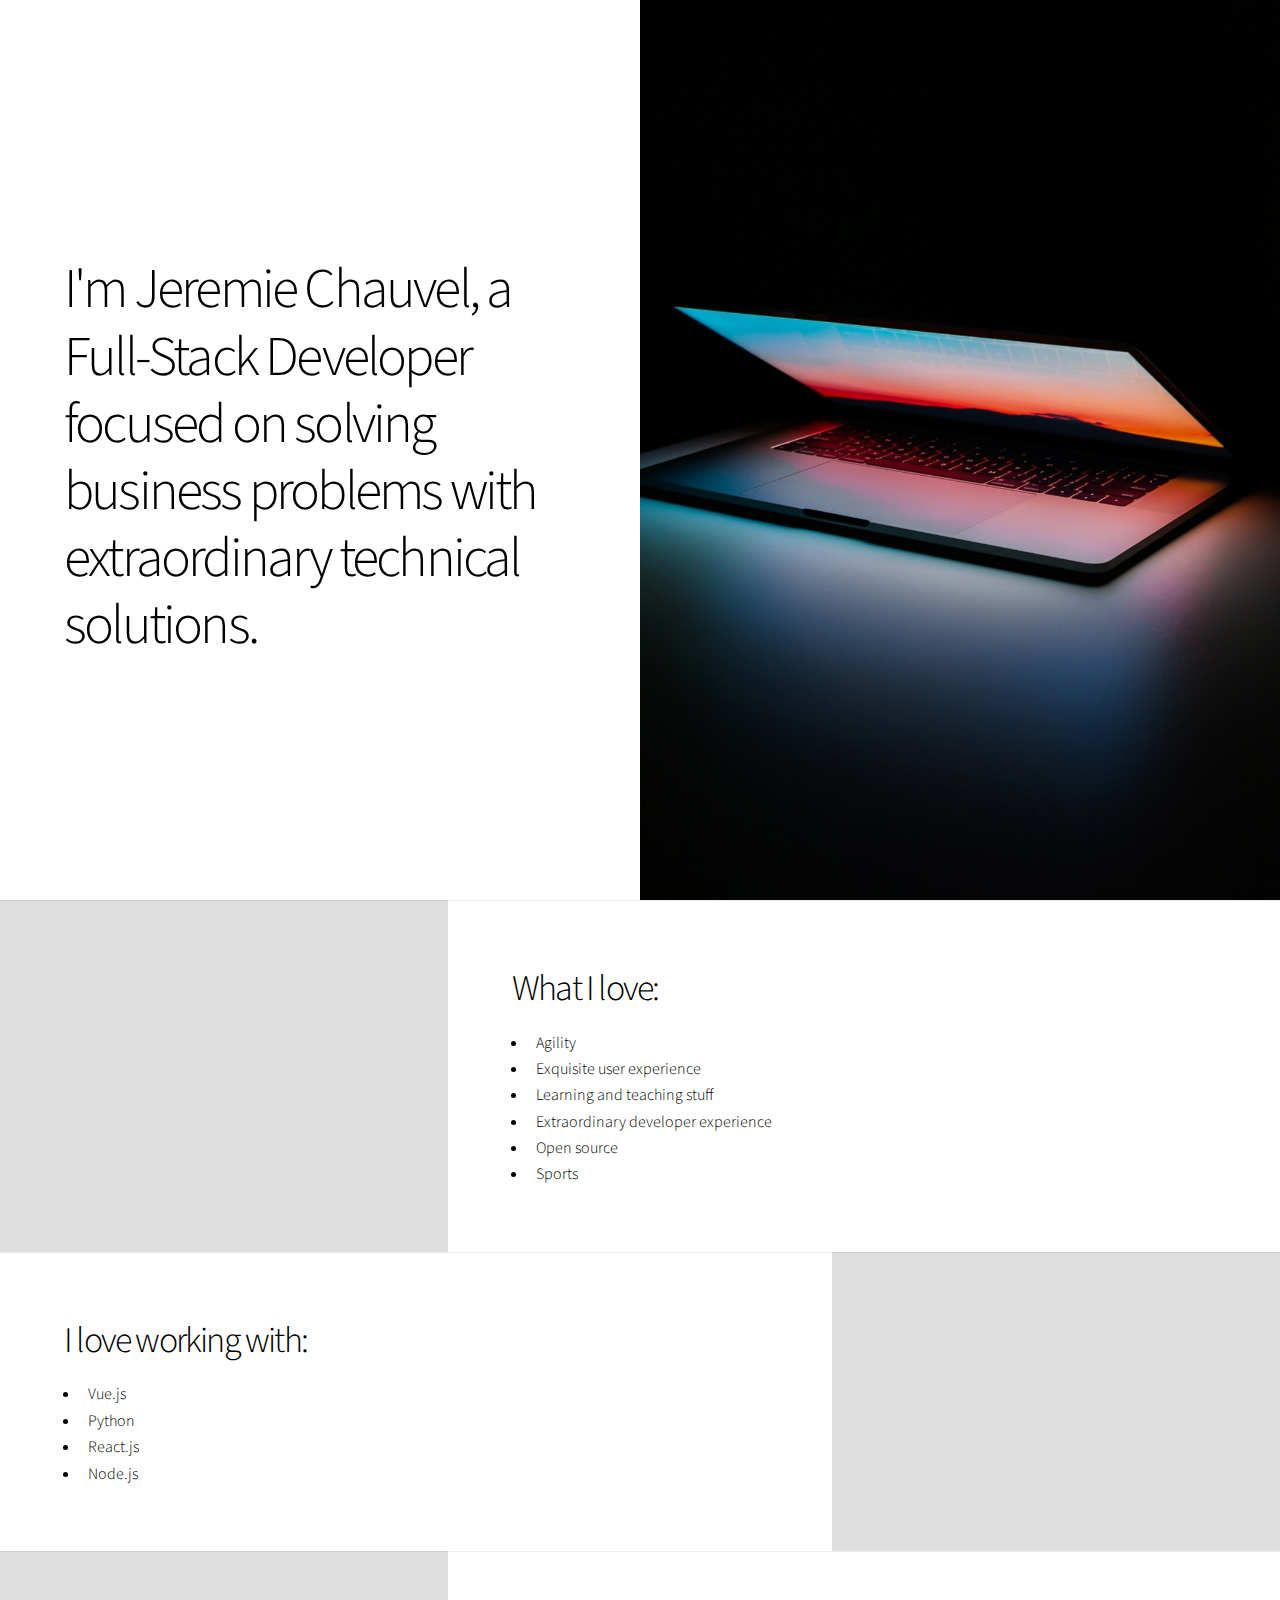
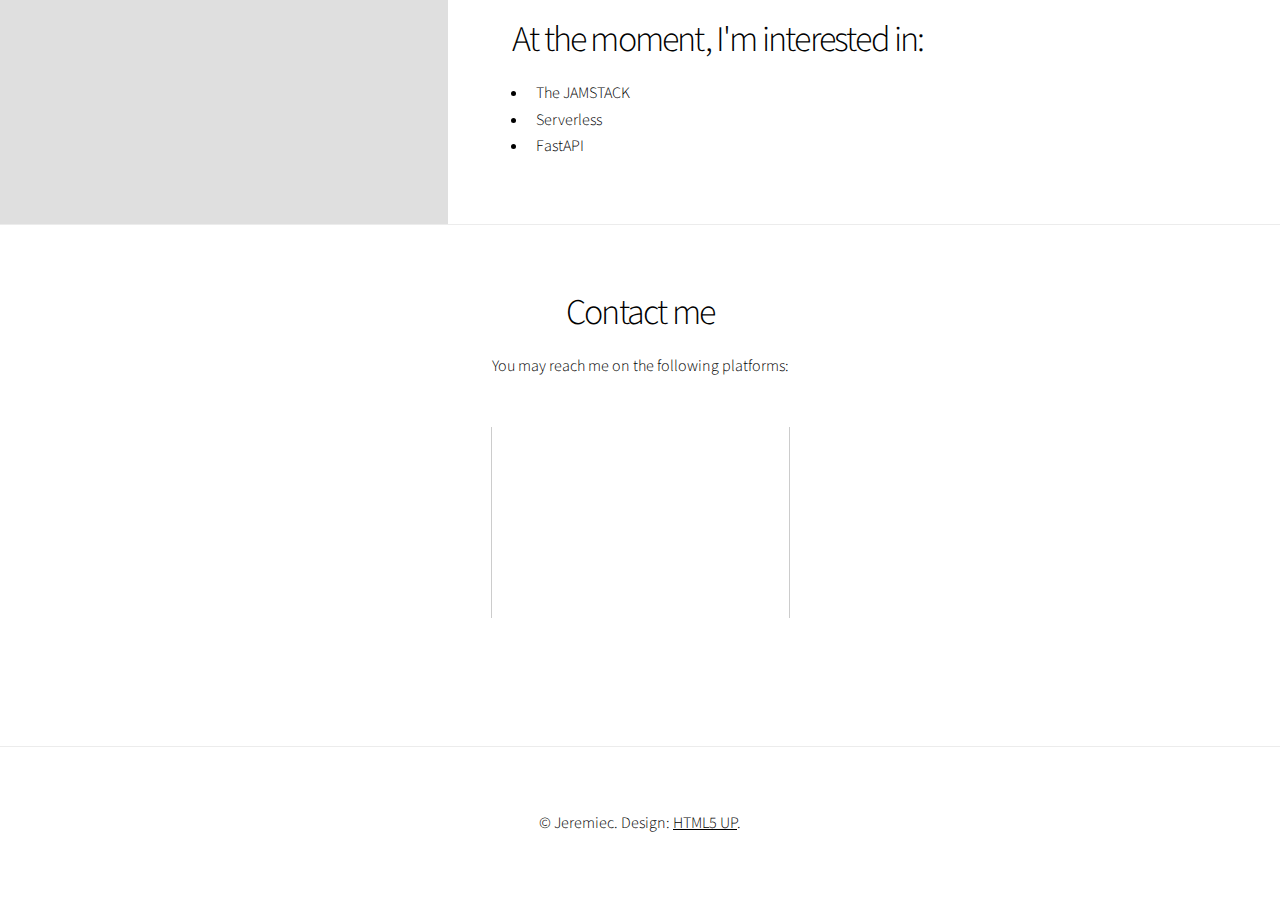
==== commit 626f5e36: ":sparkles: Update title" ====
--- a/index.html
+++ b/index.html
@@ -1,132 +1 @@
-<!DOCTYPE html>
-<html>
-  <head>
-    <title>Jeremie Chauvel's Portfolio</title>
-    <meta charset="utf-8" />
-    <meta
-      name="viewport"
-      content="width=device-width, initial-scale=1, user-scalable=no"
-    />
-    <link rel="stylesheet" href="assets/css/main.css" />
-    <noscript
-      ><link rel="stylesheet" href="assets/css/noscript.css"
-    /></noscript>
-  </head>
-  <body class="is-preload">
-    <div id="wrapper" class="divided">
-      <section
-        class="banner style1 orient-left content-align-left image-position-right fullscreen onload-image-fade-in onload-content-fade-right"
-      >
-        <div class="content">
-          <h1>Jeremie Chauvel's Portfolio</h1>
-          <p class="major">
-            I'm a Full-Stack Developer focused on solving business problems with
-            extraordinary technical solutions.
-          </p>
-        </div>
-        <div class="image">
-          <img src="images/banner.jpg" alt="" />
-        </div>
-      </section>
-      <section
-        class="spotlight style1 orient-right content-align-left image-position-center onscroll-image-fade-in"
-        id="sectionTwo"
-      >
-        <div class="content">
-          <h2>What I love:</h2>
-          <ul>
-            <li>Agility</li>
-            <li>Exquisite user experience</li>
-            <li>Learning and teaching stuff</li>
-            <li>Extraordinary developer experience</li>
-            <li>Open source</li>
-            <li>Sports</li>
-          </ul>
-        </div>
-        <div class="image">
-          <img src="images/I-love.jpg" alt="" />
-        </div>
-      </section>
-      <section
-        class="spotlight style1 orient-left content-align-left image-position-center onscroll-image-fade-in"
-        id="sectionThree"
-      >
-        <div class="content">
-          <h2>I love working with:</h2>
-          <ul>
-            <li>Vue.js</li>
-            <li>Python</li>
-            <li>React.js</li>
-            <li>Node.js</li>
-          </ul>
-        </div>
-        <div class="image">
-          <img src="images/I-work-with.jpg" alt="" />
-        </div>
-      </section>
-      <section
-        class="spotlight style1 orient-right content-align-left image-position-center onscroll-image-fade-in"
-        id="sectionFour"
-      >
-        <div class="content">
-          <h2>At the moment, I'm interested in:</h2>
-          <ul>
-            <li>The JAMSTACK</li>
-            <li>Serverless</li>
-            <li>FastAPI</li>
-          </ul>
-        </div>
-        <div class="image">
-          <img src="images/I-m-interested-in.jpg" alt="" />
-        </div>
-      </section>
-      <section class="wrapper style1 align-center" id="contact">
-        <div class="inner">
-          <h2>Contact me</h2>
-          <p>You may reach me on the following platforms:</p>
-          <div class="items style1 medium onscroll-fade-in">
-            <section>
-              <a
-                href="https://www.linkedin.com/in/jeremie-chauvel"
-                class="icon brands style2 major fa-linkedin-in"
-                ><span class="label">LinkedIn</span></a
-              >
-              <h3>Add me on LinkedIn</h3>
-            </section>
-            <section>
-              <a
-                href="https://twitter.com/ChauvelJeremie"
-                class="icon brands style2 major fa-twitter"
-                ><span class="label">Twitter</span></a
-              >
-              <h3>Follow me on twitter @ChauvelJeremie</h3>
-            </section>
-            <section>
-              <a
-                href="https://github.com/Jeremie-Chauvel"
-                class="icon brands style2 major fa-github"
-                ><span class="label">GitHub</span></a
-              >
-              <h3>Ping me on GitHub @Jeremie-Chauvel</h3>
-            </section>
-          </div>
-        </div>
-      </section>
-
-      <footer class="wrapper style1 align-center">
-        <div class="inner">
-          <p>
-            &copy; Jeremiec. Design: <a href="https://html5up.net">HTML5 UP</a>.
-          </p>
-        </div>
-      </footer>
-    </div>
-    <script src="assets/js/jquery.min.js"></script>
-    <script src="assets/js/jquery.scrollex.min.js"></script>
-    <script src="assets/js/jquery.scrolly.min.js"></script>
-    <script src="assets/js/browser.min.js"></script>
-    <script src="assets/js/breakpoints.min.js"></script>
-    <script src="assets/js/util.js"></script>
-    <script src="assets/js/main.js"></script>
-  </body>
-</html>
+<!doctypehtml><title>Jeremie Chauvel's Portfolio</title><meta charset="utf-8"><meta name="viewport"content="width=device-width,initial-scale=1,user-scalable=no"><link rel="stylesheet"href="assets/css/main.min.css"><noscript><link rel="stylesheet"href="assets/css/noscript.min.css"></noscript><body class="is-preload"><div id="wrapper"class="divided"><section class="banner style1 orient-left content-align-left image-position-right fullscreen onload-image-fade-in onload-content-fade-right"><div class="content"><h1>I'm Jeremie Chauvel, a Full-Stack Developer focused on solving business problems with extraordinary technical solutions.</h1></div><div class="image"><img src="images/banner.jpg"alt=""></div></section><section class="spotlight style1 orient-right content-align-left image-position-center onscroll-image-fade-in"id="sectionTwo"><div class="content"><h2>What I love:</h2><ul><li>Agility<li>Exquisite user experience<li>Learning and teaching stuff<li>Extraordinary developer experience<li>Open source<li>Sports</ul></div><div class="image"><img src="images/I-love.jpg"alt=""></div></section><section class="spotlight style1 orient-left content-align-left image-position-center onscroll-image-fade-in"id="sectionThree"><div class="content"><h2>I love working with:</h2><ul><li>Vue.js<li>Python<li>React.js<li>Node.js</ul></div><div class="image"><img src="images/I-work-with.jpg"alt=""></div></section><section class="spotlight style1 orient-right content-align-left image-position-center onscroll-image-fade-in"id="sectionFour"><div class="content"><h2>At the moment, I'm interested in:</h2><ul><li>The JAMSTACK<li>Serverless<li>FastAPI</ul></div><div class="image"><img src="images/I-m-interested-in.jpg"alt=""></div></section><section class="wrapper style1 align-center"id="contact"><div class="inner"><h2>Contact me</h2><p>You may reach me on the following platforms:<div class="items style1 medium onscroll-fade-in"><section><a href="https://www.linkedin.com/in/jeremie-chauvel"class="icon brands style2 major fa-linkedin-in"><span class="label">Open my LinkedIn</span></a><h3>Add me on LinkedIn</h3></section><section><a href="https://twitter.com/ChauvelJeremie"class="icon brands style2 major fa-twitter"><span class="label">Open my Twitter</span></a><h3>Follow me on twitter @ChauvelJeremie</h3></section><section><a href="https://github.com/Jeremie-Chauvel"class="icon brands style2 major fa-github"><span class="label">Open my GitHub</span></a><h3>Ping me on GitHub @Jeremie-Chauvel</h3></section></div></div></section><footer class="wrapper style1 align-center"><div class="inner"><p>&copy; Jeremiec. Design: <a href="https://html5up.net">HTML5 UP</a>.</div></footer></div><script src="assets/js/jquery.min.js"></script><script src="assets/js/jquery.scrollex.min.js"></script><script src="assets/js/jquery.scrolly.min.js"></script><script src="assets/js/browser.min.js"></script><script src="assets/js/breakpoints.min.js"></script><script src="assets/js/main.min.js"></script>--- a/assets/css/main.min.css
+++ b/assets/css/main.min.css
@@ -0,0 +1 @@
+@import url(fontawesome-all.min.css);@import url('https://fonts.googleapis.com/css?family=Source+Sans+Pro:300,300i,400,400i');html,body,div,span,applet,object,iframe,h1,h2,h3,h4,h5,h6,p,blockquote,pre,a,abbr,acronym,address,big,cite,code,del,dfn,em,img,ins,kbd,q,s,samp,small,strike,strong,sub,sup,tt,var,b,u,i,center,dl,dt,dd,ol,ul,li,fieldset,form,label,legend,table,caption,tbody,tfoot,thead,tr,th,td,article,aside,canvas,details,embed,figure,figcaption,footer,header,hgroup,menu,nav,output,ruby,section,summary,time,mark,audio,video{margin:0;padding:0;border:0;font-size:100%;font:inherit;vertical-align:baseline}article,aside,details,figcaption,figure,footer,header,hgroup,menu,nav,section{display:block}body{line-height:1}ol,ul{list-style:none}blockquote,q{quotes:none}blockquote:before,blockquote:after,q:before,q:after{content:'';content:none}table{border-collapse:collapse;border-spacing:0}body{-webkit-text-size-adjust:none}mark{background-color:transparent;color:inherit}input::-moz-focus-inner{border:0;padding:0}input,select,textarea{-moz-appearance:none;-webkit-appearance:none;-ms-appearance:none;appearance:none}@-ms-viewport{width:device-width}body{-ms-overflow-style:scrollbar}@media screen and (max-width:480px){html,body{min-width:320px}}html{box-sizing:border-box}*,*:before,*:after{box-sizing:inherit}body{background:#fff}body.is-preload *,body.is-preload *:before,body.is-preload *:after{-moz-animation:none !important;-webkit-animation:none !important;-ms-animation:none !important;animation:none !important;-moz-transition:none !important;-webkit-transition:none !important;-ms-transition:none !important;transition:none !important}html{font-size:18pt}@media screen and (max-width:1680px){html{font-size:14pt}}@media screen and (max-width:1280px){html{font-size:12pt}}@media screen and (max-width:736px){html{font-size:11pt}}@media screen and (max-width:360px){html{font-size:10pt}}body{background-color:#fff;color:#000}body,input,select,textarea{font-family:'Source Sans Pro',Helvetica,sans-serif;font-size:1rem;font-weight:300;line-height:1.65}a{-moz-transition:color .2s ease-in-out;-webkit-transition:color .2s ease-in-out;-ms-transition:color .2s ease-in-out;transition:color .2s ease-in-out;text-decoration:underline}a:hover{text-decoration:none}strong,b{font-weight:400}em,i{font-style:italic}p{margin:0 0 2rem 0}p.major{font-size:1.25rem}h1,h2,h3,h4,h5,h6{font-weight:300;line-height:1.375;letter-spacing:-0.05em;margin:0 0 1rem 0}h1 a,h2 a,h3 a,h4 a,h5 a,h6 a{color:inherit;text-decoration:none}h1{font-size:3.5rem;line-height:1.2}h2{font-size:2.25rem}h3{font-size:1.5rem}h4{font-size:1.1rem}h5{font-size:.9rem}h6{font-size:.7rem}sub{font-size:.8rem;position:relative;top:.5rem}sup{font-size:.8rem;position:relative;top:-0.5rem}blockquote{border-left:solid 4px;font-style:italic;margin:0 0 2rem 0;padding:.5rem 0 .5rem 2rem}code{border-radius:4px;font-family:'Courier New',monospace;font-size:.9em;margin:0 .25rem;padding:.25rem .325rem}pre{-webkit-overflow-scrolling:touch;font-family:'Courier New',monospace;font-size:.9em;margin:0 0 2rem 0}pre code{display:block;line-height:1.5;padding:.75rem 1rem;overflow-x:auto}hr{border:0;border-bottom:solid 1px;margin:2.5rem 0}hr.major{margin:3.5rem 0}.align-left{text-align:left}.align-center{text-align:center}.align-right{text-align:right}@media screen and (max-width:736px){p.major{font-size:1.1rem}h1{font-size:2.5rem}h2{font-size:2rem}h3{font-size:1.25rem}h4{font-size:1rem}}input,select,textarea{color:#000}a{color:#000}a:hover{color:#47d3e5}strong,b{color:#000}h1,h2,h3,h4,h5,h6{color:#000}blockquote{border-left-color:rgba(0,0,0,0.2)}code{background:rgba(0,0,0,0.05);border-color:rgba(0,0,0,0.2)}hr{border-bottom-color:rgba(0,0,0,0.2)}.row{display:flex;flex-wrap:wrap;box-sizing:border-box;align-items:stretch}.row>*{box-sizing:border-box}.row.gtr-uniform>*>:last-child{margin-bottom:0}.row.aln-left{justify-content:flex-start}.row.aln-center{justify-content:center}.row.aln-right{justify-content:flex-end}.row.aln-top{align-items:flex-start}.row.aln-middle{align-items:center}.row.aln-bottom{align-items:flex-end}.row>.imp{order:-1}.row>.col-1{width:8.33333%}.row>.off-1{margin-left:8.33333%}.row>.col-2{width:16.66667%}.row>.off-2{margin-left:16.66667%}.row>.col-3{width:25%}.row>.off-3{margin-left:25%}.row>.col-4{width:33.33333%}.row>.off-4{margin-left:33.33333%}.row>.col-5{width:41.66667%}.row>.off-5{margin-left:41.66667%}.row>.col-6{width:50%}.row>.off-6{margin-left:50%}.row>.col-7{width:58.33333%}.row>.off-7{margin-left:58.33333%}.row>.col-8{width:66.66667%}.row>.off-8{margin-left:66.66667%}.row>.col-9{width:75%}.row>.off-9{margin-left:75%}.row>.col-10{width:83.33333%}.row>.off-10{margin-left:83.33333%}.row>.col-11{width:91.66667%}.row>.off-11{margin-left:91.66667%}.row>.col-12{width:100%}.row>.off-12{margin-left:100%}.row.gtr-0{margin-top:0;margin-left:0}.row.gtr-0>*{padding:0}.row.gtr-0.gtr-uniform{margin-top:0}.row.gtr-0.gtr-uniform>*{padding-top:0}.row.gtr-25{margin-top:0;margin-left:-0.5rem}.row.gtr-25>*{padding:0 0 0 .5rem}.row.gtr-25.gtr-uniform{margin-top:-0.5rem}.row.gtr-25.gtr-uniform>*{padding-top:.5rem}.row.gtr-50{margin-top:0;margin-left:-1rem}.row.gtr-50>*{padding:0 0 0 1rem}.row.gtr-50.gtr-uniform{margin-top:-1rem}.row.gtr-50.gtr-uniform>*{padding-top:1rem}.row{margin-top:0;margin-left:-2rem}.row>*{padding:0 0 0 2rem}.row.gtr-uniform{margin-top:-2rem}.row.gtr-uniform>*{padding-top:2rem}.row.gtr-150{margin-top:0;margin-left:-3rem}.row.gtr-150>*{padding:0 0 0 3rem}.row.gtr-150.gtr-uniform{margin-top:-3rem}.row.gtr-150.gtr-uniform>*{padding-top:3rem}.row.gtr-200{margin-top:0;margin-left:-4rem}.row.gtr-200>*{padding:0 0 0 4rem}.row.gtr-200.gtr-uniform{margin-top:-4rem}.row.gtr-200.gtr-uniform>*{padding-top:4rem}@media screen and (max-width:1680px){.row{display:flex;flex-wrap:wrap;box-sizing:border-box;align-items:stretch}.row>*{box-sizing:border-box}.row.gtr-uniform>*>:last-child{margin-bottom:0}.row.aln-left{justify-content:flex-start}.row.aln-center{justify-content:center}.row.aln-right{justify-content:flex-end}.row.aln-top{align-items:flex-start}.row.aln-middle{align-items:center}.row.aln-bottom{align-items:flex-end}.row>.imp-xlarge{order:-1}.row>.col-1-xlarge{width:8.33333%}.row>.off-1-xlarge{margin-left:8.33333%}.row>.col-2-xlarge{width:16.66667%}.row>.off-2-xlarge{margin-left:16.66667%}.row>.col-3-xlarge{width:25%}.row>.off-3-xlarge{margin-left:25%}.row>.col-4-xlarge{width:33.33333%}.row>.off-4-xlarge{margin-left:33.33333%}.row>.col-5-xlarge{width:41.66667%}.row>.off-5-xlarge{margin-left:41.66667%}.row>.col-6-xlarge{width:50%}.row>.off-6-xlarge{margin-left:50%}.row>.col-7-xlarge{width:58.33333%}.row>.off-7-xlarge{margin-left:58.33333%}.row>.col-8-xlarge{width:66.66667%}.row>.off-8-xlarge{margin-left:66.66667%}.row>.col-9-xlarge{width:75%}.row>.off-9-xlarge{margin-left:75%}.row>.col-10-xlarge{width:83.33333%}.row>.off-10-xlarge{margin-left:83.33333%}.row>.col-11-xlarge{width:91.66667%}.row>.off-11-xlarge{margin-left:91.66667%}.row>.col-12-xlarge{width:100%}.row>.off-12-xlarge{margin-left:100%}.row.gtr-0{margin-top:0;margin-left:0}.row.gtr-0>*{padding:0}.row.gtr-0.gtr-uniform{margin-top:0}.row.gtr-0.gtr-uniform>*{padding-top:0}.row.gtr-25{margin-top:0;margin-left:-0.5rem}.row.gtr-25>*{padding:0 0 0 .5rem}.row.gtr-25.gtr-uniform{margin-top:-0.5rem}.row.gtr-25.gtr-uniform>*{padding-top:.5rem}.row.gtr-50{margin-top:0;margin-left:-1rem}.row.gtr-50>*{padding:0 0 0 1rem}.row.gtr-50.gtr-uniform{margin-top:-1rem}.row.gtr-50.gtr-uniform>*{padding-top:1rem}.row{margin-top:0;margin-left:-2rem}.row>*{padding:0 0 0 2rem}.row.gtr-uniform{margin-top:-2rem}.row.gtr-uniform>*{padding-top:2rem}.row.gtr-150{margin-top:0;margin-left:-3rem}.row.gtr-150>*{padding:0 0 0 3rem}.row.gtr-150.gtr-uniform{margin-top:-3rem}.row.gtr-150.gtr-uniform>*{padding-top:3rem}.row.gtr-200{margin-top:0;margin-left:-4rem}.row.gtr-200>*{padding:0 0 0 4rem}.row.gtr-200.gtr-uniform{margin-top:-4rem}.row.gtr-200.gtr-uniform>*{padding-top:4rem}}@media screen and (max-width:1280px){.row{display:flex;flex-wrap:wrap;box-sizing:border-box;align-items:stretch}.row>*{box-sizing:border-box}.row.gtr-uniform>*>:last-child{margin-bottom:0}.row.aln-left{justify-content:flex-start}.row.aln-center{justify-content:center}.row.aln-right{justify-content:flex-end}.row.aln-top{align-items:flex-start}.row.aln-middle{align-items:center}.row.aln-bottom{align-items:flex-end}.row>.imp-large{order:-1}.row>.col-1-large{width:8.33333%}.row>.off-1-large{margin-left:8.33333%}.row>.col-2-large{width:16.66667%}.row>.off-2-large{margin-left:16.66667%}.row>.col-3-large{width:25%}.row>.off-3-large{margin-left:25%}.row>.col-4-large{width:33.33333%}.row>.off-4-large{margin-left:33.33333%}.row>.col-5-large{width:41.66667%}.row>.off-5-large{margin-left:41.66667%}.row>.col-6-large{width:50%}.row>.off-6-large{margin-left:50%}.row>.col-7-large{width:58.33333%}.row>.off-7-large{margin-left:58.33333%}.row>.col-8-large{width:66.66667%}.row>.off-8-large{margin-left:66.66667%}.row>.col-9-large{width:75%}.row>.off-9-large{margin-left:75%}.row>.col-10-large{width:83.33333%}.row>.off-10-large{margin-left:83.33333%}.row>.col-11-large{width:91.66667%}.row>.off-11-large{margin-left:91.66667%}.row>.col-12-large{width:100%}.row>.off-12-large{margin-left:100%}.row.gtr-0{margin-top:0;margin-left:0}.row.gtr-0>*{padding:0}.row.gtr-0.gtr-uniform{margin-top:0}.row.gtr-0.gtr-uniform>*{padding-top:0}.row.gtr-25{margin-top:0;margin-left:-0.5rem}.row.gtr-25>*{padding:0 0 0 .5rem}.row.gtr-25.gtr-uniform{margin-top:-0.5rem}.row.gtr-25.gtr-uniform>*{padding-top:.5rem}.row.gtr-50{margin-top:0;margin-left:-1rem}.row.gtr-50>*{padding:0 0 0 1rem}.row.gtr-50.gtr-uniform{margin-top:-1rem}.row.gtr-50.gtr-uniform>*{padding-top:1rem}.row{margin-top:0;margin-left:-2rem}.row>*{padding:0 0 0 2rem}.row.gtr-uniform{margin-top:-2rem}.row.gtr-uniform>*{padding-top:2rem}.row.gtr-150{margin-top:0;margin-left:-3rem}.row.gtr-150>*{padding:0 0 0 3rem}.row.gtr-150.gtr-uniform{margin-top:-3rem}.row.gtr-150.gtr-uniform>*{padding-top:3rem}.row.gtr-200{margin-top:0;margin-left:-4rem}.row.gtr-200>*{padding:0 0 0 4rem}.row.gtr-200.gtr-uniform{margin-top:-4rem}.row.gtr-200.gtr-uniform>*{padding-top:4rem}}@media screen and (max-width:980px){.row{display:flex;flex-wrap:wrap;box-sizing:border-box;align-items:stretch}.row>*{box-sizing:border-box}.row.gtr-uniform>*>:last-child{margin-bottom:0}.row.aln-left{justify-content:flex-start}.row.aln-center{justify-content:center}.row.aln-right{justify-content:flex-end}.row.aln-top{align-items:flex-start}.row.aln-middle{align-items:center}.row.aln-bottom{align-items:flex-end}.row>.imp-medium{order:-1}.row>.col-1-medium{width:8.33333%}.row>.off-1-medium{margin-left:8.33333%}.row>.col-2-medium{width:16.66667%}.row>.off-2-medium{margin-left:16.66667%}.row>.col-3-medium{width:25%}.row>.off-3-medium{margin-left:25%}.row>.col-4-medium{width:33.33333%}.row>.off-4-medium{margin-left:33.33333%}.row>.col-5-medium{width:41.66667%}.row>.off-5-medium{margin-left:41.66667%}.row>.col-6-medium{width:50%}.row>.off-6-medium{margin-left:50%}.row>.col-7-medium{width:58.33333%}.row>.off-7-medium{margin-left:58.33333%}.row>.col-8-medium{width:66.66667%}.row>.off-8-medium{margin-left:66.66667%}.row>.col-9-medium{width:75%}.row>.off-9-medium{margin-left:75%}.row>.col-10-medium{width:83.33333%}.row>.off-10-medium{margin-left:83.33333%}.row>.col-11-medium{width:91.66667%}.row>.off-11-medium{margin-left:91.66667%}.row>.col-12-medium{width:100%}.row>.off-12-medium{margin-left:100%}.row.gtr-0{margin-top:0;margin-left:0}.row.gtr-0>*{padding:0}.row.gtr-0.gtr-uniform{margin-top:0}.row.gtr-0.gtr-uniform>*{padding-top:0}.row.gtr-25{margin-top:0;margin-left:-0.5rem}.row.gtr-25>*{padding:0 0 0 .5rem}.row.gtr-25.gtr-uniform{margin-top:-0.5rem}.row.gtr-25.gtr-uniform>*{padding-top:.5rem}.row.gtr-50{margin-top:0;margin-left:-1rem}.row.gtr-50>*{padding:0 0 0 1rem}.row.gtr-50.gtr-uniform{margin-top:-1rem}.row.gtr-50.gtr-uniform>*{padding-top:1rem}.row{margin-top:0;margin-left:-2rem}.row>*{padding:0 0 0 2rem}.row.gtr-uniform{margin-top:-2rem}.row.gtr-uniform>*{padding-top:2rem}.row.gtr-150{margin-top:0;margin-left:-3rem}.row.gtr-150>*{padding:0 0 0 3rem}.row.gtr-150.gtr-uniform{margin-top:-3rem}.row.gtr-150.gtr-uniform>*{padding-top:3rem}.row.gtr-200{margin-top:0;margin-left:-4rem}.row.gtr-200>*{padding:0 0 0 4rem}.row.gtr-200.gtr-uniform{margin-top:-4rem}.row.gtr-200.gtr-uniform>*{padding-top:4rem}}@media screen and (max-width:736px){.row{display:flex;flex-wrap:wrap;box-sizing:border-box;align-items:stretch}.row>*{box-sizing:border-box}.row.gtr-uniform>*>:last-child{margin-bottom:0}.row.aln-left{justify-content:flex-start}.row.aln-center{justify-content:center}.row.aln-right{justify-content:flex-end}.row.aln-top{align-items:flex-start}.row.aln-middle{align-items:center}.row.aln-bottom{align-items:flex-end}.row>.imp-small{order:-1}.row>.col-1-small{width:8.33333%}.row>.off-1-small{margin-left:8.33333%}.row>.col-2-small{width:16.66667%}.row>.off-2-small{margin-left:16.66667%}.row>.col-3-small{width:25%}.row>.off-3-small{margin-left:25%}.row>.col-4-small{width:33.33333%}.row>.off-4-small{margin-left:33.33333%}.row>.col-5-small{width:41.66667%}.row>.off-5-small{margin-left:41.66667%}.row>.col-6-small{width:50%}.row>.off-6-small{margin-left:50%}.row>.col-7-small{width:58.33333%}.row>.off-7-small{margin-left:58.33333%}.row>.col-8-small{width:66.66667%}.row>.off-8-small{margin-left:66.66667%}.row>.col-9-small{width:75%}.row>.off-9-small{margin-left:75%}.row>.col-10-small{width:83.33333%}.row>.off-10-small{margin-left:83.33333%}.row>.col-11-small{width:91.66667%}.row>.off-11-small{margin-left:91.66667%}.row>.col-12-small{width:100%}.row>.off-12-small{margin-left:100%}.row.gtr-0{margin-top:0;margin-left:0}.row.gtr-0>*{padding:0}.row.gtr-0.gtr-uniform{margin-top:0}.row.gtr-0.gtr-uniform>*{padding-top:0}.row.gtr-25{margin-top:0;margin-left:-0.5rem}.row.gtr-25>*{padding:0 0 0 .5rem}.row.gtr-25.gtr-uniform{margin-top:-0.5rem}.row.gtr-25.gtr-uniform>*{padding-top:.5rem}.row.gtr-50{margin-top:0;margin-left:-1rem}.row.gtr-50>*{padding:0 0 0 1rem}.row.gtr-50.gtr-uniform{margin-top:-1rem}.row.gtr-50.gtr-uniform>*{padding-top:1rem}.row{margin-top:0;margin-left:-2rem}.row>*{padding:0 0 0 2rem}.row.gtr-uniform{margin-top:-2rem}.row.gtr-uniform>*{padding-top:2rem}.row.gtr-150{margin-top:0;margin-left:-3rem}.row.gtr-150>*{padding:0 0 0 3rem}.row.gtr-150.gtr-uniform{margin-top:-3rem}.row.gtr-150.gtr-uniform>*{padding-top:3rem}.row.gtr-200{margin-top:0;margin-left:-4rem}.row.gtr-200>*{padding:0 0 0 4rem}.row.gtr-200.gtr-uniform{margin-top:-4rem}.row.gtr-200.gtr-uniform>*{padding-top:4rem}}@media screen and (max-width:480px){.row{display:flex;flex-wrap:wrap;box-sizing:border-box;align-items:stretch}.row>*{box-sizing:border-box}.row.gtr-uniform>*>:last-child{margin-bottom:0}.row.aln-left{justify-content:flex-start}.row.aln-center{justify-content:center}.row.aln-right{justify-content:flex-end}.row.aln-top{align-items:flex-start}.row.aln-middle{align-items:center}.row.aln-bottom{align-items:flex-end}.row>.imp-xsmall{order:-1}.row>.col-1-xsmall{width:8.33333%}.row>.off-1-xsmall{margin-left:8.33333%}.row>.col-2-xsmall{width:16.66667%}.row>.off-2-xsmall{margin-left:16.66667%}.row>.col-3-xsmall{width:25%}.row>.off-3-xsmall{margin-left:25%}.row>.col-4-xsmall{width:33.33333%}.row>.off-4-xsmall{margin-left:33.33333%}.row>.col-5-xsmall{width:41.66667%}.row>.off-5-xsmall{margin-left:41.66667%}.row>.col-6-xsmall{width:50%}.row>.off-6-xsmall{margin-left:50%}.row>.col-7-xsmall{width:58.33333%}.row>.off-7-xsmall{margin-left:58.33333%}.row>.col-8-xsmall{width:66.66667%}.row>.off-8-xsmall{margin-left:66.66667%}.row>.col-9-xsmall{width:75%}.row>.off-9-xsmall{margin-left:75%}.row>.col-10-xsmall{width:83.33333%}.row>.off-10-xsmall{margin-left:83.33333%}.row>.col-11-xsmall{width:91.66667%}.row>.off-11-xsmall{margin-left:91.66667%}.row>.col-12-xsmall{width:100%}.row>.off-12-xsmall{margin-left:100%}.row.gtr-0{margin-top:0;margin-left:0}.row.gtr-0>*{padding:0}.row.gtr-0.gtr-uniform{margin-top:0}.row.gtr-0.gtr-uniform>*{padding-top:0}.row.gtr-25{margin-top:0;margin-left:-0.5rem}.row.gtr-25>*{padding:0 0 0 .5rem}.row.gtr-25.gtr-uniform{margin-top:-0.5rem}.row.gtr-25.gtr-uniform>*{padding-top:.5rem}.row.gtr-50{margin-top:0;margin-left:-1rem}.row.gtr-50>*{padding:0 0 0 1rem}.row.gtr-50.gtr-uniform{margin-top:-1rem}.row.gtr-50.gtr-uniform>*{padding-top:1rem}.row{margin-top:0;margin-left:-2rem}.row>*{padding:0 0 0 2rem}.row.gtr-uniform{margin-top:-2rem}.row.gtr-uniform>*{padding-top:2rem}.row.gtr-150{margin-top:0;margin-left:-3rem}.row.gtr-150>*{padding:0 0 0 3rem}.row.gtr-150.gtr-uniform{margin-top:-3rem}.row.gtr-150.gtr-uniform>*{padding-top:3rem}.row.gtr-200{margin-top:0;margin-left:-4rem}.row.gtr-200>*{padding:0 0 0 4rem}.row.gtr-200.gtr-uniform{margin-top:-4rem}.row.gtr-200.gtr-uniform>*{padding-top:4rem}}@media screen and (max-width:360px){.row{display:flex;flex-wrap:wrap;box-sizing:border-box;align-items:stretch}.row>*{box-sizing:border-box}.row.gtr-uniform>*>:last-child{margin-bottom:0}.row.aln-left{justify-content:flex-start}.row.aln-center{justify-content:center}.row.aln-right{justify-content:flex-end}.row.aln-top{align-items:flex-start}.row.aln-middle{align-items:center}.row.aln-bottom{align-items:flex-end}.row>.imp-xxsmall{order:-1}.row>.col-1-xxsmall{width:8.33333%}.row>.off-1-xxsmall{margin-left:8.33333%}.row>.col-2-xxsmall{width:16.66667%}.row>.off-2-xxsmall{margin-left:16.66667%}.row>.col-3-xxsmall{width:25%}.row>.off-3-xxsmall{margin-left:25%}.row>.col-4-xxsmall{width:33.33333%}.row>.off-4-xxsmall{margin-left:33.33333%}.row>.col-5-xxsmall{width:41.66667%}.row>.off-5-xxsmall{margin-left:41.66667%}.row>.col-6-xxsmall{width:50%}.row>.off-6-xxsmall{margin-left:50%}.row>.col-7-xxsmall{width:58.33333%}.row>.off-7-xxsmall{margin-left:58.33333%}.row>.col-8-xxsmall{width:66.66667%}.row>.off-8-xxsmall{margin-left:66.66667%}.row>.col-9-xxsmall{width:75%}.row>.off-9-xxsmall{margin-left:75%}.row>.col-10-xxsmall{width:83.33333%}.row>.off-10-xxsmall{margin-left:83.33333%}.row>.col-11-xxsmall{width:91.66667%}.row>.off-11-xxsmall{margin-left:91.66667%}.row>.col-12-xxsmall{width:100%}.row>.off-12-xxsmall{margin-left:100%}.row.gtr-0{margin-top:0;margin-left:0}.row.gtr-0>*{padding:0}.row.gtr-0.gtr-uniform{margin-top:0}.row.gtr-0.gtr-uniform>*{padding-top:0}.row.gtr-25{margin-top:0;margin-left:-0.5rem}.row.gtr-25>*{padding:0 0 0 .5rem}.row.gtr-25.gtr-uniform{margin-top:-0.5rem}.row.gtr-25.gtr-uniform>*{padding-top:.5rem}.row.gtr-50{margin-top:0;margin-left:-1rem}.row.gtr-50>*{padding:0 0 0 1rem}.row.gtr-50.gtr-uniform{margin-top:-1rem}.row.gtr-50.gtr-uniform>*{padding-top:1rem}.row{margin-top:0;margin-left:-2rem}.row>*{padding:0 0 0 2rem}.row.gtr-uniform{margin-top:-2rem}.row.gtr-uniform>*{padding-top:2rem}.row.gtr-150{margin-top:0;margin-left:-3rem}.row.gtr-150>*{padding:0 0 0 3rem}.row.gtr-150.gtr-uniform{margin-top:-3rem}.row.gtr-150.gtr-uniform>*{padding-top:3rem}.row.gtr-200{margin-top:0;margin-left:-4rem}.row.gtr-200>*{padding:0 0 0 4rem}.row.gtr-200.gtr-uniform{margin-top:-4rem}.row.gtr-200.gtr-uniform>*{padding-top:4rem}}.box{border-radius:4px;border:solid 1px;margin-bottom:2rem;padding:1.5rem}.box>:last-child,.box>:last-child>:last-child,.box>:last-child>:last-child>:last-child{margin-bottom:0}.box.alt{border:0;border-radius:0;padding:0}.box{border-color:rgba(0,0,0,0.2)}input[type='submit'],input[type='reset'],input[type='button'],button,.button{-moz-appearance:none;-webkit-appearance:none;-ms-appearance:none;appearance:none;-moz-transition:background-color .2s ease-in-out,box-shadow .2s ease-in-out,color .2s ease-in-out;-webkit-transition:background-color .2s ease-in-out,box-shadow .2s ease-in-out,color .2s ease-in-out;-ms-transition:background-color .2s ease-in-out,box-shadow .2s ease-in-out,color .2s ease-in-out;transition:background-color .2s ease-in-out,box-shadow .2s ease-in-out,color .2s ease-in-out;border:0;cursor:pointer;display:inline-block;font-weight:400;letter-spacing:.125em;text-align:center;text-decoration:none;text-transform:uppercase;white-space:nowrap;font-size:.75rem;max-width:20rem;height:3.75em;line-height:3.75em;border-radius:3.75em;padding:0 2.5em;text-overflow:ellipsis;overflow:hidden}input[type='submit'].icon:before,input[type='reset'].icon:before,input[type='button'].icon:before,button.icon:before,.button.icon:before{margin-right:.5rem}input[type='submit'].fit,input[type='reset'].fit,input[type='button'].fit,button.fit,.button.fit{width:100%}input[type='submit'].small,input[type='reset'].small,input[type='button'].small,button.small,.button.small{font-size:.6rem;height:3.325em;line-height:3.325em;border-radius:3.325em;padding:0 2em}input[type='submit'].large,input[type='reset'].large,input[type='button'].large,button.large,.button.large{font-size:.8rem;height:4em;line-height:4em;border-radius:4em;padding:0 3em}input[type='submit'].wide,input[type='reset'].wide,input[type='button'].wide,button.wide,.button.wide{min-width:14em}input[type='submit'].disabled,input[type='submit']:disabled,input[type='reset'].disabled,input[type='reset']:disabled,input[type='button'].disabled,input[type='button']:disabled,button.disabled,button:disabled,.button.disabled,.button:disabled{pointer-events:none;opacity:.25}input[type='submit'],input[type='reset'],input[type='button'],button,.button{background-color:transparent;box-shadow:inset 0 0 0 1px rgba(0,0,0,0.2);color:#000 !important}input[type='submit']:hover,input[type='reset']:hover,input[type='button']:hover,button:hover,.button:hover{box-shadow:inset 0 0 0 1px #47d3e5;color:#47d3e5 !important}input[type='submit']:active,input[type='reset']:active,input[type='button']:active,button:active,.button:active{background-color:rgba(71,211,229,0.2);box-shadow:inset 0 0 0 1px #47d3e5;color:#47d3e5 !important}input[type='submit'].primary,input[type='reset'].primary,input[type='button'].primary,button.primary,.button.primary{background-color:#000;box-shadow:none;color:#fff !important}input[type='submit'].primary:hover,input[type='reset'].primary:hover,input[type='button'].primary:hover,button.primary:hover,.button.primary:hover{background-color:#47d3e5}input[type='submit'].primary:active,input[type='reset'].primary:active,input[type='button'].primary:active,button.primary:active,.button.primary:active{background-color:#1ebdd1}form{margin:0 0 2rem 0}form>:last-child{margin-bottom:0}form>.fields{display:-moz-flex;display:-webkit-flex;display:-ms-flex;display:flex;-moz-flex-wrap:wrap;-webkit-flex-wrap:wrap;-ms-flex-wrap:wrap;flex-wrap:wrap;width:calc(100% + 3rem);margin:-1.5rem 0 2rem -1.5rem}form>.fields>.field{-moz-flex-grow:0;-webkit-flex-grow:0;-ms-flex-grow:0;flex-grow:0;-moz-flex-shrink:0;-webkit-flex-shrink:0;-ms-flex-shrink:0;flex-shrink:0;padding:1.5rem 0 0 1.5rem;width:calc(100% - 1.5rem)}form>.fields>.field.half{width:calc(50% - 0.75rem)}form>.fields>.field.third{width:calc(100% / 3 - 0.5rem)}form>.fields>.field.quarter{width:calc(25% - 0.375rem)}@media screen and (max-width:480px){form>.fields{width:calc(100% + 3rem);margin:-1.5rem 0 2rem -1.5rem}form>.fields>.field{padding:1.5rem 0 0 1.5rem;width:calc(100% - 1.5rem)}form>.fields>.field.half{width:calc(100% - 1.5rem)}form>.fields>.field.third{width:calc(100% - 1.5rem)}form>.fields>.field.quarter{width:calc(100% - 1.5rem)}}label{display:block;font-size:.9rem;font-weight:400;margin:0 0 1rem 0}input[type='text'],input[type='password'],input[type='email'],input[type='tel'],input[type='search'],input[type='url'],select,textarea{-moz-appearance:none;-webkit-appearance:none;-ms-appearance:none;appearance:none;background-color:transparent;border-radius:4px;border:0;border:solid 1px;color:inherit;display:block;outline:0;padding:0 .825rem;text-decoration:none;width:100%}input[type='text']:invalid,input[type='password']:invalid,input[type='email']:invalid,input[type='tel']:invalid,input[type='search']:invalid,input[type='url']:invalid,select:invalid,textarea:invalid{box-shadow:none}select{background-size:1.25rem;background-repeat:no-repeat;background-position:calc(100% - 1rem) center;height:2.75rem;padding-right:2.75rem;text-overflow:ellipsis}select:focus::-ms-value{background-color:transparent}select::-ms-expand{display:none}input[type='text'],input[type='password'],input[type='email'],input[type='tel'],input[type='search'],input[type='url'],select{height:2.75rem}textarea{padding:.75rem 1rem}input[type='checkbox'],input[type='radio']{-moz-appearance:none;-webkit-appearance:none;-ms-appearance:none;appearance:none;display:block;float:left;margin-right:-2rem;opacity:0;width:1rem;z-index:-1}input[type='checkbox']+label,input[type='radio']+label{text-decoration:none;-moz-user-select:none;-webkit-user-select:none;-ms-user-select:none;user-select:none;cursor:pointer;display:inline-block;font-size:1rem;font-weight:300;padding-left:2.4rem;padding-right:.75rem;position:relative;margin-bottom:0}input[type='checkbox']+label:before,input[type='radio']+label:before{-moz-osx-font-smoothing:grayscale;-webkit-font-smoothing:antialiased;display:inline-block;font-style:normal;font-variant:normal;text-rendering:auto;line-height:1;text-transform:none !important;font-family:'Font Awesome 5 Free';font-weight:900}input[type='checkbox']+label:before,input[type='radio']+label:before{border-radius:4px;border:solid 1px;content:'';display:inline-block;font-size:.8rem;height:1.65rem;left:0;line-height:1.65rem;position:absolute;text-align:center;top:0;width:1.65rem}input[type='checkbox']:checked+label:before,input[type='radio']:checked+label:before{content:'\f00c'}input[type='checkbox']+label:before{border-radius:4px}input[type='radio']+label:before{border-radius:100%}::-webkit-input-placeholder{opacity:1}:-moz-placeholder{opacity:1}::-moz-placeholder{opacity:1}:-ms-input-placeholder{opacity:1}label{color:#000}input[type='text'],input[type='password'],input[type='email'],input[type='tel'],input[type='search'],input[type='url'],select,textarea{border-color:rgba(0,0,0,0.2)}input[type='text']:focus,input[type='password']:focus,input[type='email']:focus,input[type='tel']:focus,input[type='search']:focus,input[type='url']:focus,select:focus,textarea:focus{border-color:#47d3e5;box-shadow:0 0 0 1px #47d3e5}select{background-image:url("data:image/svg+xml;charset=utf8,%3Csvg xmlns='http://www.w3.org/2000/svg' width='40' height='40' preserveAspectRatio='none' viewBox='0 0 40 40'%3E%3Cpath d='M9.4,12.3l10.4,10.4l10.4-10.4c0.2-0.2,0.5-0.4,0.9-0.4c0.3,0,0.6,0.1,0.9,0.4l3.3,3.3c0.2,0.2,0.4,0.5,0.4,0.9 c0,0.4-0.1,0.6-0.4,0.9L20.7,31.9c-0.2,0.2-0.5,0.4-0.9,0.4c-0.3,0-0.6-0.1-0.9-0.4L4.3,17.3c-0.2-0.2-0.4-0.5-0.4-0.9 c0-0.4,0.1-0.6,0.4-0.9l3.3-3.3c0.2-0.2,0.5-0.4,0.9-0.4S9.1,12.1,9.4,12.3z' fill='rgba(0, 0, 0, 0.2)' /%3E%3C/svg%3E")}select option{color:#000;background:#fff}input[type='checkbox']+label,input[type='radio']+label{color:#000}input[type='checkbox']+label:before,input[type='radio']+label:before{border-color:rgba(0,0,0,0.2)}input[type='checkbox']:checked+label:before,input[type='radio']:checked+label:before{background-color:#000;border-color:#000;color:#fff}input[type='checkbox']:focus+label:before,input[type='radio']:focus+label:before{border-color:#47d3e5;box-shadow:0 0 0 1px #47d3e5}::-webkit-input-placeholder{color:rgba(0,0,0,0.75) !important}:-moz-placeholder{color:rgba(0,0,0,0.75) !important}::-moz-placeholder{color:rgba(0,0,0,0.75) !important}:-ms-input-placeholder{color:rgba(0,0,0,0.75) !important}.icon{text-decoration:none;border-bottom:0;position:relative;text-align:center}.icon:before{-moz-osx-font-smoothing:grayscale;-webkit-font-smoothing:antialiased;display:inline-block;font-style:normal;font-variant:normal;text-rendering:auto;line-height:1;text-transform:none !important;font-family:'Font Awesome 5 Free';font-weight:400}.icon>.label{display:none}.icon:before{line-height:inherit}.icon.solid:before{font-weight:900}.icon.brands:before{font-family:'Font Awesome 5 Brands'}.icon.style2:before{border-radius:2.75em;display:inline-block;height:2.75em;line-height:2.75em;width:2.75em}.icon.major{display:block;margin:0 0 1rem 0}.icon.major:before{font-size:1.25rem}a.icon.style2:before{-moz-transition:background-color .2s ease-in-out,box-shadow .2s ease-in-out,color .2s ease-in-out;-webkit-transition:background-color .2s ease-in-out,box-shadow .2s ease-in-out,color .2s ease-in-out;-ms-transition:background-color .2s ease-in-out,box-shadow .2s ease-in-out,color .2s ease-in-out;transition:background-color .2s ease-in-out,box-shadow .2s ease-in-out,color .2s ease-in-out}.icon.style2:before{box-shadow:inset 0 0 0 1px rgba(0,0,0,0.2)}a.icon.style2:hover:before{box-shadow:inset 0 0 0 1px #47d3e5;color:#47d3e5}a.icon.style2:active:before{background-color:rgba(71,211,229,0.1);box-shadow:inset 0 0 0 1px #47d3e5;color:#47d3e5}.image{border:0;border-radius:4px;display:inline-block;position:relative}.image img{display:block;border-radius:4px}.image.left,.image.right{width:40%;max-width:10rem}.image.left img,.image.right img{width:100%}.image.left{float:left;margin:0 1.5rem 1rem 0;top:.25rem}.image.right{float:right;margin:0 0 1rem 1.5rem;top:.25rem}.image.fit{display:block;margin:0 0 2rem 0;width:100%}.image.fit img{width:100%}.image.main{display:block;margin:0 0 3rem 0;width:100%}.image.main img{width:100%}ol{list-style:decimal;margin:0 0 2rem 0;padding-left:1.25rem}ol li{padding-left:.25rem}ul{list-style:disc;margin:0 0 2rem 0;padding-left:1rem}ul li{padding-left:.5rem;text-align:left}ul.alt{list-style:none;padding-left:0}ul.alt li{border-top:solid 1px;padding:.5rem 0}ul.alt li:first-child{border-top:0;padding-top:0}dl{margin:0 0 2rem 0}dl dt{display:block;font-weight:400;margin:0 0 1rem 0}dl dd{margin-left:2rem}dl.style2 dt{width:25%;float:left}dl.style2 dd{width:70%;float:left}dl.style2:after{content:'';display:block;clear:both}ul.alt li{border-top-color:rgba(0,0,0,0.2)}ul.actions{display:-moz-flex;display:-webkit-flex;display:-ms-flex;display:flex;cursor:default;list-style:none;margin-left:-1rem;padding-left:0}ul.actions li{padding:0 0 0 1rem;vertical-align:middle}ul.actions.special{-moz-justify-content:center;-webkit-justify-content:center;-ms-justify-content:center;justify-content:center;width:100%;margin-left:0}ul.actions.special li:first-child{padding-left:0}ul.actions.stacked{-moz-flex-direction:column;-webkit-flex-direction:column;-ms-flex-direction:column;flex-direction:column;margin-left:0}ul.actions.stacked li{padding:1.3rem 0 0 0}ul.actions.stacked li:first-child{padding-top:0}ul.actions.fit{width:calc(100% + 1rem)}ul.actions.fit li{-moz-flex-grow:1;-webkit-flex-grow:1;-ms-flex-grow:1;flex-grow:1;-moz-flex-shrink:1;-webkit-flex-shrink:1;-ms-flex-shrink:1;flex-shrink:1;width:100%}ul.actions.fit li>*{width:100%}ul.actions.fit.stacked{width:100%}@media screen and (max-width:480px){ul.actions:not(.fixed){-moz-flex-direction:column;-webkit-flex-direction:column;-ms-flex-direction:column;flex-direction:column;margin-left:0;width:100% !important}ul.actions:not(.fixed) li{-moz-flex-grow:1;-webkit-flex-grow:1;-ms-flex-grow:1;flex-grow:1;-moz-flex-shrink:1;-webkit-flex-shrink:1;-ms-flex-shrink:1;flex-shrink:1;padding:1rem 0 0 0;text-align:center;width:100%}ul.actions:not(.fixed) li>*{width:100%}ul.actions:not(.fixed) li:first-child{padding-top:0}ul.actions:not(.fixed) li input[type='submit'],ul.actions:not(.fixed) li input[type='reset'],ul.actions:not(.fixed) li input[type='button'],ul.actions:not(.fixed) li button,ul.actions:not(.fixed) li .button{width:100%}ul.actions:not(.fixed) li input[type='submit'].icon:before,ul.actions:not(.fixed) li input[type='reset'].icon:before,ul.actions:not(.fixed) li input[type='button'].icon:before,ul.actions:not(.fixed) li button.icon:before,ul.actions:not(.fixed) li .button.icon:before{margin-left:-0.5rem}}ul.icons{cursor:default;list-style:none;padding-left:0}ul.icons li{display:inline-block;padding:0 .75rem 0 0}ul.icons li:last-child{padding-right:0}section.special,article.special{text-align:center}header p{position:relative;margin:-0.65rem 0 1.5rem 0;font-style:italic}header h1+p{font-size:1.375rem}header h2+p{font-size:1.25rem}header h3+p{font-size:1.1rem}header h4+p,header h5+p,header h6+p{font-size:.9rem}header p{color:rgba(0,0,0,0.75)}.table-wrapper{-webkit-overflow-scrolling:touch;margin:0 0 2rem 0;overflow-x:auto}.table-wrapper>table{margin-bottom:0}table{margin:0 0 2rem 0;width:100%}table tbody tr{border:solid 1px;border-left:0;border-right:0}table td{padding:.75rem .75rem}table th{font-size:.9rem;font-weight:400;padding:0 .75rem .75rem .75rem;text-align:left}table thead{border-bottom:solid 2px}table tfoot{border-top:solid 2px}table.alt{border-collapse:separate}table.alt tbody tr td{border:solid 1px;border-left-width:0;border-top-width:0}table.alt tbody tr td:first-child{border-left-width:1px}table.alt tbody tr:first-child td{border-top-width:1px}table.alt thead{border-bottom:0}table.alt tfoot{border-top:0}table.fixed{table-layout:fixed}table tbody tr{border-color:rgba(0,0,0,0.2)}table tbody tr:nth-child(2n+1){background-color:rgba(0,0,0,0.05)}table tbody tr.alt{background-color:rgba(0,0,0,0.05) !important}table th{color:#000}table thead{border-bottom-color:rgba(0,0,0,0.2)}table tfoot{border-top-color:rgba(0,0,0,0.2)}table.alt tbody tr td{border-color:rgba(0,0,0,0.2)}table.uniform tbody tr:nth-child(2n+1){background-color:transparent}.banner.onload-content-fade-up .content{-moz-transition:opacity .75s ease-in-out,-moz-transform .75s ease-in-out;-webkit-transition:opacity .75s ease-in-out,-webkit-transform .75s ease-in-out;-ms-transition:opacity .75s ease-in-out,-ms-transform .75s ease-in-out;transition:opacity .75s ease-in-out,transform .75s ease-in-out}body.is-preload .banner.onload-content-fade-up .content{-moz-transform:translateY(1rem);-webkit-transform:translateY(1rem);-ms-transform:translateY(1rem);transform:translateY(1rem);opacity:0}.banner.onload-content-fade-down .content{-moz-transition:opacity .75s ease-in-out,-moz-transform .75s ease-in-out;-webkit-transition:opacity .75s ease-in-out,-webkit-transform .75s ease-in-out;-ms-transition:opacity .75s ease-in-out,-ms-transform .75s ease-in-out;transition:opacity .75s ease-in-out,transform .75s ease-in-out}body.is-preload .banner.onload-content-fade-down .content{-moz-transform:translateY(-1rem);-webkit-transform:translateY(-1rem);-ms-transform:translateY(-1rem);transform:translateY(-1rem);opacity:0}.banner.onload-content-fade-left .content{-moz-transition:opacity .75s ease-in-out,-moz-transform .75s ease-in-out;-webkit-transition:opacity .75s ease-in-out,-webkit-transform .75s ease-in-out;-ms-transition:opacity .75s ease-in-out,-ms-transform .75s ease-in-out;transition:opacity .75s ease-in-out,transform .75s ease-in-out}body.is-preload .banner.onload-content-fade-left .content{-moz-transform:translateX(1rem);-webkit-transform:translateX(1rem);-ms-transform:translateX(1rem);transform:translateX(1rem);opacity:0}.banner.onload-content-fade-right .content{-moz-transition:opacity .75s ease-in-out,-moz-transform .75s ease-in-out;-webkit-transition:opacity .75s ease-in-out,-webkit-transform .75s ease-in-out;-ms-transition:opacity .75s ease-in-out,-ms-transform .75s ease-in-out;transition:opacity .75s ease-in-out,transform .75s ease-in-out}body.is-preload .banner.onload-content-fade-right .content{-moz-transform:translateX(-1rem);-webkit-transform:translateX(-1rem);-ms-transform:translateX(-1rem);transform:translateX(-1rem);opacity:0}.banner.onload-content-fade-in .content{-moz-transition:opacity .75s ease-in-out;-webkit-transition:opacity .75s ease-in-out;-ms-transition:opacity .75s ease-in-out;transition:opacity .75s ease-in-out}body.is-preload .banner.onload-content-fade-in .content{opacity:0}.banner.onload-image-fade-up .image{-moz-transition:opacity .75s ease-in-out,-moz-transform .75s ease-in-out;-webkit-transition:opacity .75s ease-in-out,-webkit-transform .75s ease-in-out;-ms-transition:opacity .75s ease-in-out,-ms-transform .75s ease-in-out;transition:opacity .75s ease-in-out,transform .75s ease-in-out}.banner.onload-image-fade-up .image img{-moz-transition:opacity .75s ease-in-out;-webkit-transition:opacity .75s ease-in-out;-ms-transition:opacity .75s ease-in-out;transition:opacity .75s ease-in-out;-moz-transition-delay:.5625s;-webkit-transition-delay:.5625s;-ms-transition-delay:.5625s;transition-delay:.5625s}body.is-preload .banner.onload-image-fade-up .image{-moz-transform:translateY(1rem);-webkit-transform:translateY(1rem);-ms-transform:translateY(1rem);transform:translateY(1rem);opacity:0}body.is-preload .banner.onload-image-fade-up .image img{opacity:0}.banner.onload-image-fade-down .image{-moz-transition:opacity .75s ease-in-out,-moz-transform .75s ease-in-out;-webkit-transition:opacity .75s ease-in-out,-webkit-transform .75s ease-in-out;-ms-transition:opacity .75s ease-in-out,-ms-transform .75s ease-in-out;transition:opacity .75s ease-in-out,transform .75s ease-in-out}.banner.onload-image-fade-down .image img{-moz-transition:opacity .75s ease-in-out;-webkit-transition:opacity .75s ease-in-out;-ms-transition:opacity .75s ease-in-out;transition:opacity .75s ease-in-out;-moz-transition-delay:.5625s;-webkit-transition-delay:.5625s;-ms-transition-delay:.5625s;transition-delay:.5625s}body.is-preload .banner.onload-image-fade-down .image{-moz-transform:translateY(-1rem);-webkit-transform:translateY(-1rem);-ms-transform:translateY(-1rem);transform:translateY(-1rem);opacity:0}body.is-preload .banner.onload-image-fade-down .image img{opacity:0}.banner.onload-image-fade-left .image{-moz-transition:opacity .75s ease-in-out,-moz-transform .75s ease-in-out;-webkit-transition:opacity .75s ease-in-out,-webkit-transform .75s ease-in-out;-ms-transition:opacity .75s ease-in-out,-ms-transform .75s ease-in-out;transition:opacity .75s ease-in-out,transform .75s ease-in-out}.banner.onload-image-fade-left .image img{-moz-transition:opacity .75s ease-in-out;-webkit-transition:opacity .75s ease-in-out;-ms-transition:opacity .75s ease-in-out;transition:opacity .75s ease-in-out;-moz-transition-delay:.5625s;-webkit-transition-delay:.5625s;-ms-transition-delay:.5625s;transition-delay:.5625s}body.is-preload .banner.onload-image-fade-left .image{-moz-transform:translateX(1rem);-webkit-transform:translateX(1rem);-ms-transform:translateX(1rem);transform:translateX(1rem);opacity:0}body.is-preload .banner.onload-image-fade-left .image img{opacity:0}.banner.onload-image-fade-right .image{-moz-transition:opacity .75s ease-in-out,-moz-transform .75s ease-in-out;-webkit-transition:opacity .75s ease-in-out,-webkit-transform .75s ease-in-out;-ms-transition:opacity .75s ease-in-out,-ms-transform .75s ease-in-out;transition:opacity .75s ease-in-out,transform .75s ease-in-out}.banner.onload-image-fade-right .image img{-moz-transition:opacity .75s ease-in-out;-webkit-transition:opacity .75s ease-in-out;-ms-transition:opacity .75s ease-in-out;transition:opacity .75s ease-in-out;-moz-transition-delay:.5625s;-webkit-transition-delay:.5625s;-ms-transition-delay:.5625s;transition-delay:.5625s}body.is-preload .banner.onload-image-fade-right .image{-moz-transform:translateX(-1rem);-webkit-transform:translateX(-1rem);-ms-transform:translateX(-1rem);transform:translateX(-1rem);opacity:0}body.is-preload .banner.onload-image-fade-right .image img{opacity:0}.banner.onload-image-fade-in .image img{-moz-transition:opacity .75s ease-in-out;-webkit-transition:opacity .75s ease-in-out;-ms-transition:opacity .75s ease-in-out;transition:opacity .75s ease-in-out}body.is-preload .banner.onload-image-fade-in .image img{opacity:0}.banner.onscroll-content-fade-up .content{-moz-transition:opacity .75s ease-in-out,-moz-transform .75s ease-in-out;-webkit-transition:opacity .75s ease-in-out,-webkit-transform .75s ease-in-out;-ms-transition:opacity .75s ease-in-out,-ms-transform .75s ease-in-out;transition:opacity .75s ease-in-out,transform .75s ease-in-out}.banner.onscroll-content-fade-up.is-inactive .content{-moz-transform:translateY(1rem);-webkit-transform:translateY(1rem);-ms-transform:translateY(1rem);transform:translateY(1rem);opacity:0}.banner.onscroll-content-fade-down .content{-moz-transition:opacity .75s ease-in-out,-moz-transform .75s ease-in-out;-webkit-transition:opacity .75s ease-in-out,-webkit-transform .75s ease-in-out;-ms-transition:opacity .75s ease-in-out,-ms-transform .75s ease-in-out;transition:opacity .75s ease-in-out,transform .75s ease-in-out}.banner.onscroll-content-fade-down.is-inactive .content{-moz-transform:translateY(-1rem);-webkit-transform:translateY(-1rem);-ms-transform:translateY(-1rem);transform:translateY(-1rem);opacity:0}.banner.onscroll-content-fade-left .content{-moz-transition:opacity .75s ease-in-out,-moz-transform .75s ease-in-out;-webkit-transition:opacity .75s ease-in-out,-webkit-transform .75s ease-in-out;-ms-transition:opacity .75s ease-in-out,-ms-transform .75s ease-in-out;transition:opacity .75s ease-in-out,transform .75s ease-in-out}.banner.onscroll-content-fade-left.is-inactive .content{-moz-transform:translateX(1rem);-webkit-transform:translateX(1rem);-ms-transform:translateX(1rem);transform:translateX(1rem);opacity:0}.banner.onscroll-content-fade-right .content{-moz-transition:opacity .75s ease-in-out,-moz-transform .75s ease-in-out;-webkit-transition:opacity .75s ease-in-out,-webkit-transform .75s ease-in-out;-ms-transition:opacity .75s ease-in-out,-ms-transform .75s ease-in-out;transition:opacity .75s ease-in-out,transform .75s ease-in-out}.banner.onscroll-content-fade-right.is-inactive .content{-moz-transform:translateX(-1rem);-webkit-transform:translateX(-1rem);-ms-transform:translateX(-1rem);transform:translateX(-1rem);opacity:0}.banner.onscroll-content-fade-in .content{-moz-transition:opacity .75s ease-in-out;-webkit-transition:opacity .75s ease-in-out;-ms-transition:opacity .75s ease-in-out;transition:opacity .75s ease-in-out}.banner.onscroll-content-fade-in.is-inactive .content{opacity:0}.banner.onscroll-image-fade-up .image{-moz-transition:opacity .75s ease-in-out,-moz-transform .75s ease-in-out;-webkit-transition:opacity .75s ease-in-out,-webkit-transform .75s ease-in-out;-ms-transition:opacity .75s ease-in-out,-ms-transform .75s ease-in-out;transition:opacity .75s ease-in-out,transform .75s ease-in-out}.banner.onscroll-image-fade-up .image img{-moz-transition:opacity .75s ease-in-out;-webkit-transition:opacity .75s ease-in-out;-ms-transition:opacity .75s ease-in-out;transition:opacity .75s ease-in-out;-moz-transition-delay:.5625s;-webkit-transition-delay:.5625s;-ms-transition-delay:.5625s;transition-delay:.5625s}.banner.onscroll-image-fade-up.is-inactive .image{-moz-transform:translateY(1rem);-webkit-transform:translateY(1rem);-ms-transform:translateY(1rem);transform:translateY(1rem);opacity:0}.banner.onscroll-image-fade-up.is-inactive .image img{opacity:0}.banner.onscroll-image-fade-down .image{-moz-transition:opacity .75s ease-in-out,-moz-transform .75s ease-in-out;-webkit-transition:opacity .75s ease-in-out,-webkit-transform .75s ease-in-out;-ms-transition:opacity .75s ease-in-out,-ms-transform .75s ease-in-out;transition:opacity .75s ease-in-out,transform .75s ease-in-out}.banner.onscroll-image-fade-down .image img{-moz-transition:opacity .75s ease-in-out;-webkit-transition:opacity .75s ease-in-out;-ms-transition:opacity .75s ease-in-out;transition:opacity .75s ease-in-out;-moz-transition-delay:.5625s;-webkit-transition-delay:.5625s;-ms-transition-delay:.5625s;transition-delay:.5625s}.banner.onscroll-image-fade-down.is-inactive .image{-moz-transform:translateY(-1rem);-webkit-transform:translateY(-1rem);-ms-transform:translateY(-1rem);transform:translateY(-1rem);opacity:0}.banner.onscroll-image-fade-down.is-inactive .image img{opacity:0}.banner.onscroll-image-fade-left .image{-moz-transition:opacity .75s ease-in-out,-moz-transform .75s ease-in-out;-webkit-transition:opacity .75s ease-in-out,-webkit-transform .75s ease-in-out;-ms-transition:opacity .75s ease-in-out,-ms-transform .75s ease-in-out;transition:opacity .75s ease-in-out,transform .75s ease-in-out}.banner.onscroll-image-fade-left .image img{-moz-transition:opacity .75s ease-in-out;-webkit-transition:opacity .75s ease-in-out;-ms-transition:opacity .75s ease-in-out;transition:opacity .75s ease-in-out;-moz-transition-delay:.5625s;-webkit-transition-delay:.5625s;-ms-transition-delay:.5625s;transition-delay:.5625s}.banner.onscroll-image-fade-left.is-inactive .image{-moz-transform:translateX(1rem);-webkit-transform:translateX(1rem);-ms-transform:translateX(1rem);transform:translateX(1rem);opacity:0}.banner.onscroll-image-fade-left.is-inactive .image img{opacity:0}.banner.onscroll-image-fade-right .image{-moz-transition:opacity .75s ease-in-out,-moz-transform .75s ease-in-out;-webkit-transition:opacity .75s ease-in-out,-webkit-transform .75s ease-in-out;-ms-transition:opacity .75s ease-in-out,-ms-transform .75s ease-in-out;transition:opacity .75s ease-in-out,transform .75s ease-in-out}.banner.onscroll-image-fade-right .image img{-moz-transition:opacity .75s ease-in-out;-webkit-transition:opacity .75s ease-in-out;-ms-transition:opacity .75s ease-in-out;transition:opacity .75s ease-in-out;-moz-transition-delay:.5625s;-webkit-transition-delay:.5625s;-ms-transition-delay:.5625s;transition-delay:.5625s}.banner.onscroll-image-fade-right.is-inactive .image{-moz-transform:translateX(-1rem);-webkit-transform:translateX(-1rem);-ms-transform:translateX(-1rem);transform:translateX(-1rem);opacity:0}.banner.onscroll-image-fade-right.is-inactive .image img{opacity:0}.banner.onscroll-image-fade-in .image img{-moz-transition:opacity .75s ease-in-out;-webkit-transition:opacity .75s ease-in-out;-ms-transition:opacity .75s ease-in-out;transition:opacity .75s ease-in-out}.banner.onscroll-image-fade-in.is-inactive .image img{opacity:0}.banner.style1{-moz-align-items:-moz-stretch;-webkit-align-items:-webkit-stretch;-ms-align-items:-ms-stretch;align-items:stretch;display:-moz-flex;display:-webkit-flex;display:-ms-flex;display:flex;-moz-flex-direction:row;-webkit-flex-direction:row;-ms-flex-direction:row;flex-direction:row;-moz-justify-content:-moz-flex-end;-webkit-justify-content:-webkit-flex-end;-ms-justify-content:-ms-flex-end;justify-content:flex-end;position:relative;text-align:left;overflow-x:hidden}.banner.style1 .content{padding:7rem 7rem 5rem 7rem;-moz-align-self:center;-webkit-align-self:center;-ms-align-self:center;align-self:center;-moz-flex-grow:1;-webkit-flex-grow:1;-ms-flex-grow:1;flex-grow:1;-moz-flex-shrink:1;-webkit-flex-shrink:1;-ms-flex-shrink:1;flex-shrink:1;width:50%;max-width:48rem;margin:0 auto}.banner.style1 .image{-moz-flex-grow:0;-webkit-flex-grow:0;-ms-flex-grow:0;flex-grow:0;-moz-flex-shrink:0;-webkit-flex-shrink:0;-ms-flex-shrink:0;flex-shrink:0;border-radius:0;width:50%}.banner.style1 .image img{-moz-object-fit:cover;-webkit-object-fit:cover;-ms-object-fit:cover;object-fit:cover;-moz-object-position:center;-webkit-object-position:center;-ms-object-position:center;object-position:center;display:block;position:absolute;top:0;left:0;width:100%;height:100%;border-radius:0}@media screen and (max-width:1680px){.banner.style1 .content{padding:5rem 5rem 3rem 5rem}}@media screen and (max-width:1280px){.banner.style1 .content{padding:4rem 4rem 2rem 4rem}}@media screen and (max-width:980px){.banner.style1 .content{padding:3.75rem 3rem 1.75rem 3rem}}@media screen and (max-width:736px){.banner.style1 .content{padding:2.5rem 2rem .5rem 2rem}}@media screen and (orientation:portrait){.banner.style1{-moz-flex-direction:column-reverse;-webkit-flex-direction:column-reverse;-ms-flex-direction:column-reverse;flex-direction:column-reverse;text-align:center}.banner.style1 .content{display:-moz-flex;display:-webkit-flex;display:-ms-flex;display:flex;-moz-flex-direction:column;-webkit-flex-direction:column;-ms-flex-direction:column;flex-direction:column;-moz-justify-content:center;-webkit-justify-content:center;-ms-justify-content:center;justify-content:center;width:100%;max-width:100%}.banner.style1 .image{width:100%;max-width:100%;height:45vh}}.banner.style1.fullscreen{min-height:100vh}@media screen and (orientation:portrait){.banner.style1.fullscreen .content{min-height:50vh}.banner.style1.fullscreen .image{height:50vh}}.banner.style1.orient-right{-moz-flex-direction:row-reverse;-webkit-flex-direction:row-reverse;-ms-flex-direction:row-reverse;flex-direction:row-reverse}@media screen and (orientation:portrait){.banner.style1.orient-right{-moz-flex-direction:column-reverse;-webkit-flex-direction:column-reverse;-ms-flex-direction:column-reverse;flex-direction:column-reverse}}.banner.style1.content-align-center{text-align:center}.banner.style1.content-align-right{text-align:right}@media screen and (orientation:portrait){.banner.style1.content-align-right{text-align:center}}.banner.style1.image-position-left .image img{-moz-object-position:left;-webkit-object-position:left;-ms-object-position:left;object-position:left}.banner.style1.image-position-right .image img{-moz-object-position:right;-webkit-object-position:right;-ms-object-position:right;object-position:right}.banner.style2{padding:5.25rem 5.25rem 3.25rem 5.25rem;-moz-align-items:center;-webkit-align-items:center;-ms-align-items:center;align-items:center;display:-moz-flex;display:-webkit-flex;display:-ms-flex;display:flex;-moz-justify-content:center;-webkit-justify-content:center;-ms-justify-content:center;justify-content:center;background-color:inherit;position:relative;text-align:center;overflow-x:hidden}.banner.style2 .content{padding:5.25rem 5.25rem 3.25rem 5.25rem;position:relative;width:40rem;max-width:100%;background-color:inherit;border-radius:.5rem;margin-bottom:2rem;z-index:1}.banner.style2 .image{-moz-flex-grow:0;-webkit-flex-grow:0;-ms-flex-grow:0;flex-grow:0;-moz-flex-shrink:0;-webkit-flex-shrink:0;-ms-flex-shrink:0;flex-shrink:0;position:absolute;width:100%;height:100%;top:0;left:0;border-radius:0}.banner.style2 .image img{-moz-object-fit:cover;-webkit-object-fit:cover;-ms-object-fit:cover;object-fit:cover;-moz-object-position:center;-webkit-object-position:center;-ms-object-position:center;object-position:center;display:block;position:absolute;top:0;left:0;width:100%;height:100%;border-radius:0}@media screen and (max-width:1680px){.banner.style2{padding:3.75rem 3.75rem 1.75rem 3.75rem}.banner.style2 .content{padding:3.75rem 3.75rem 1.75rem 3.75rem}}@media screen and (max-width:1280px){.banner.style2{padding:4rem 3rem 2rem 3rem}.banner.style2 .content{padding:4rem 3rem 2rem 3rem}}@media screen and (max-width:980px){.banner.style2{padding:3rem 3rem 1rem 3rem}.banner.style2 .content{padding:3.75rem 2.25rem 1.75rem 2.25rem}}@media screen and (max-width:736px){.banner.style2{padding:2rem 2rem .1rem 2rem}.banner.style2 .content{padding:2.5rem 1.5rem .5rem 1.5rem}}.banner.style2.fullscreen{min-height:100vh}.banner.style2.orient-left{-moz-justify-content:-moz-flex-start;-webkit-justify-content:-webkit-flex-start;-ms-justify-content:-ms-flex-start;justify-content:flex-start;padding-left:0}.banner.style2.orient-left .content{border-top-left-radius:0;border-bottom-left-radius:0}.banner.style2.orient-right{-moz-justify-content:-moz-flex-end;-webkit-justify-content:-webkit-flex-end;-ms-justify-content:-ms-flex-end;justify-content:flex-end;padding-right:0}.banner.style2.orient-right .content{border-top-right-radius:0;border-bottom-right-radius:0}.banner.style2.content-align-left{text-align:left}.banner.style2.content-align-right{text-align:right}.banner.style2.image-position-left .image img{-moz-object-position:left;-webkit-object-position:left;-ms-object-position:left;object-position:left}.banner.style2.image-position-right .image img{-moz-object-position:right;-webkit-object-position:right;-ms-object-position:right;object-position:right}.banner.style3{padding:7rem 7rem 5rem 7rem;-moz-align-items:center;-webkit-align-items:center;-ms-align-items:center;align-items:center;display:-moz-flex;display:-webkit-flex;display:-ms-flex;display:flex;-moz-flex-direction:row-reverse;-webkit-flex-direction:row-reverse;-ms-flex-direction:row-reverse;flex-direction:row-reverse;-moz-justify-content:center;-webkit-justify-content:center;-ms-justify-content:center;justify-content:center;position:relative;text-align:left;overflow-x:hidden}.banner.style3 .content{width:31.5rem;max-width:100%}.banner.style3 .image{-moz-flex-grow:0;-webkit-flex-grow:0;-ms-flex-grow:0;flex-grow:0;-moz-flex-shrink:0;-webkit-flex-shrink:0;-ms-flex-shrink:0;flex-shrink:0;width:21rem;height:21rem;border-radius:100%;margin:0 3.5rem 2rem 0}.banner.style3 .image img{-moz-object-fit:cover;-webkit-object-fit:cover;-ms-object-fit:cover;object-fit:cover;-moz-object-position:center;-webkit-object-position:center;-ms-object-position:center;object-position:center;display:block;width:100%;height:100%;border-radius:100%}@media screen and (max-width:1680px){.banner.style3{padding:5rem 5rem 3rem 5rem}}@media screen and (max-width:1280px){.banner.style3{padding:4rem 4rem 2rem 4rem}}@media screen and (max-width:980px){.banner.style3{padding:3.75rem 3rem 1.75rem 3rem}.banner.style3 .image{width:18.375rem;height:18.375rem}}@media screen and (max-width:736px){.banner.style3{padding:2.5rem 2rem .5rem 2rem;-moz-align-items:-moz-flex-start;-webkit-align-items:-webkit-flex-start;-ms-align-items:-ms-flex-start;align-items:flex-start}.banner.style3 .image{width:15.75rem;height:15.75rem;margin:0 2rem 2rem 0}}@media screen and (orientation:portrait){.banner.style3{-moz-align-items:center;-webkit-align-items:center;-ms-align-items:center;align-items:center;-moz-flex-direction:column-reverse;-webkit-flex-direction:column-reverse;-ms-flex-direction:column-reverse;flex-direction:column-reverse;text-align:center}.banner.style3 .content{width:34rem;max-width:100%}.banner.style3 .image{margin-right:0}}.banner.style3.fullscreen{min-height:100vh}.banner.style3.orient-left{-moz-flex-direction:row;-webkit-flex-direction:row;-ms-flex-direction:row;flex-direction:row}.banner.style3.orient-left .image{margin:0 0 2rem 3.5rem}@media screen and (max-width:736px){.banner.style3.orient-left .image{margin:0 0 2rem 2rem}}@media screen and (orientation:portrait){.banner.style3.orient-left{-moz-flex-direction:column-reverse;-webkit-flex-direction:column-reverse;-ms-flex-direction:column-reverse;flex-direction:column-reverse}.banner.style3.orient-left .image{margin-left:0}}.banner.style3.content-align-center{text-align:center}.banner.style3.content-align-right{text-align:right}.banner.style3.image-position-left .image img{-moz-object-position:left;-webkit-object-position:left;-ms-object-position:left;object-position:left}.banner.style3.image-position-right .image img{-moz-object-position:right;-webkit-object-position:right;-ms-object-position:right;object-position:right}.banner.style4{padding:7rem 7rem 5rem 7rem;-moz-align-items:center;-webkit-align-items:center;-ms-align-items:center;align-items:center;display:-moz-flex;display:-webkit-flex;display:-ms-flex;display:flex;-moz-flex-direction:row-reverse;-webkit-flex-direction:row-reverse;-ms-flex-direction:row-reverse;flex-direction:row-reverse;-moz-justify-content:center;-webkit-justify-content:center;-ms-justify-content:center;justify-content:center;position:relative;text-align:left;overflow-x:hidden}.banner.style4 .content{width:31.5rem;max-width:100%}.banner.style4 .image{-moz-flex-grow:0;-webkit-flex-grow:0;-ms-flex-grow:0;flex-grow:0;-moz-flex-shrink:0;-webkit-flex-shrink:0;-ms-flex-shrink:0;flex-shrink:0;border-radius:0;border:solid 1px;width:13rem;height:23.11111rem;margin-top:2.5rem;margin-bottom:5rem;margin-right:3.5rem}.banner.style4 .image img{-moz-object-fit:cover;-webkit-object-fit:cover;-ms-object-fit:cover;object-fit:cover;-moz-object-position:center;-webkit-object-position:center;-ms-object-position:center;object-position:center;display:block;width:100%;height:100%;border-radius:0}.banner.style4 .image:before{content:'';display:block;background-position:center;background-repeat:no-repeat;border:solid 1px;border-bottom:0}.banner.style4 .image:after{content:'';display:block;background-position:center;background-repeat:no-repeat;border:solid 1px;border-top:0}.banner.style4 .image:before{height:2.5rem;background-size:64px 32px;margin-top:-2.5rem;border-radius:1rem 1rem 0 0}.banner.style4 .image:after{height:3rem;background-size:64px 32px;margin-bottom:-3rem;border-radius:0 0 1rem 1rem}@media screen and (max-width:1680px){.banner.style4{padding:5rem 5rem 3rem 5rem}}@media screen and (max-width:1280px){.banner.style4{padding:4rem 4rem 2rem 4rem}}@media screen and (max-width:980px){.banner.style4{padding:3.75rem 3rem 1.75rem 3rem}.banner.style4 .image{width:11.375rem;height:20.22222rem;margin-top:2.1875rem;margin-bottom:4.625rem}.banner.style4 .image:before{height:2.1875rem;background-size:56px 28px;margin-top:-2.1875rem;border-radius:.875rem .875rem 0 0}.banner.style4 .image:after{height:2.625rem;background-size:56px 28px;margin-bottom:-2.625rem;border-radius:0 0 .875rem .875rem}}@media screen and (max-width:736px){.banner.style4{padding:2.5rem 2rem .5rem 2rem;-moz-align-items:-moz-flex-start;-webkit-align-items:-webkit-flex-start;-ms-align-items:-ms-flex-start;align-items:flex-start}.banner.style4 .image{width:8.125rem;height:14.44444rem;margin-top:1.5625rem;margin-bottom:3.875rem}.banner.style4 .image:before{height:1.5625rem;background-size:40px 20px;margin-top:-1.5625rem;border-radius:.625rem .625rem 0 0}.banner.style4 .image:after{height:1.875rem;background-size:40px 20px;margin-bottom:-1.875rem;border-radius:0 0 .625rem .625rem}}@media screen and (orientation:portrait){.banner.style4{-moz-align-items:center;-webkit-align-items:center;-ms-align-items:center;align-items:center;-moz-flex-direction:column-reverse;-webkit-flex-direction:column-reverse;-ms-flex-direction:column-reverse;flex-direction:column-reverse;text-align:center}.banner.style4 .content{width:34rem;max-width:100%}.banner.style4 .image{margin-right:0;margin-left:0}}.banner.style4.fullscreen{min-height:100vh}.banner.style4.orient-left{-moz-flex-direction:row;-webkit-flex-direction:row;-ms-flex-direction:row;flex-direction:row}.banner.style4.orient-left .image{margin-right:0;margin-left:3.5rem}@media screen and (orientation:portrait){.banner.style4.orient-left{-moz-flex-direction:column-reverse;-webkit-flex-direction:column-reverse;-ms-flex-direction:column-reverse;flex-direction:column-reverse}.banner.style4.orient-left .image{margin-right:0;margin-left:0}}.banner.style4.content-align-center{text-align:center}.banner.style4.content-align-right{text-align:right}.banner.style4.image-position-left .image img{-moz-object-position:left;-webkit-object-position:left;-ms-object-position:left;object-position:left}.banner.style4.image-position-right .image img{-moz-object-position:right;-webkit-object-position:right;-ms-object-position:right;object-position:right}.banner.style5{padding:7rem 7rem 5rem 7rem;-moz-align-items:center;-webkit-align-items:center;-ms-align-items:center;align-items:center;display:-moz-flex;display:-webkit-flex;display:-ms-flex;display:flex;-moz-justify-content:center;-webkit-justify-content:center;-ms-justify-content:center;justify-content:center;background-color:inherit;position:relative;text-align:center;overflow-x:hidden}.banner.style5 .content{position:relative;width:40rem;max-width:100%;margin-bottom:2rem;z-index:1}.banner.style5 .image{-moz-flex-grow:0;-webkit-flex-grow:0;-ms-flex-grow:0;flex-grow:0;-moz-flex-shrink:0;-webkit-flex-shrink:0;-ms-flex-shrink:0;flex-shrink:0;position:absolute;width:100%;height:100%;top:0;left:0;border-radius:0;opacity:.5}.banner.style5 .image img{-moz-object-fit:cover;-webkit-object-fit:cover;-ms-object-fit:cover;object-fit:cover;-moz-object-position:center;-webkit-object-position:center;-ms-object-position:center;object-position:center;display:block;position:absolute;top:0;left:0;width:100%;height:100%;border-radius:0}@media screen and (max-width:1680px){.banner.style5{padding:5rem 5rem 3rem 5rem}}@media screen and (max-width:1280px){.banner.style5{padding:4rem 4rem 2rem 4rem}}@media screen and (max-width:980px){.banner.style5{padding:3.75rem 3rem 1.75rem 3rem}}@media screen and (max-width:736px){.banner.style5{padding:2.5rem 2rem .5rem 2rem}}.banner.style5.fullscreen{min-height:100vh}.banner.style5.content-align-left{text-align:left}.banner.style5.content-align-right{text-align:right}.banner.style5.image-position-left .image img{-moz-object-position:left;-webkit-object-position:left;-ms-object-position:left;object-position:left}.banner.style5.image-position-right .image img{-moz-object-position:right;-webkit-object-position:right;-ms-object-position:right;object-position:right}.banner .image{background-color:rgba(0,0,0,0.125)}.banner.invert .image{background-color:rgba(255,255,255,0.125)}.banner.style4 .image{border-color:rgba(0,0,0,0.2);background-color:rgba(0,0,0,0.2);border-width:0}.banner.style4 .image:before{background-image:url("data:image/svg+xml;charset=utf8,%3Csvg xmlns='http://www.w3.org/2000/svg' xmlns:xlink='http://www.w3.org/1999/xlink' width='64px' height='32px' viewBox='0 0 64 32' zoomAndPan='disable'%3E%3Cstyle%3Erect %7Bfill: transparent%3B stroke: rgba(0, 0, 0, 0.2)%3B stroke-width: 1px%3B %7D%3C/style%3E%3Crect rx='4' ry='4' x='11' y='12' width='42' height='8' vector-effect='non-scaling-stroke' /%3E%3C/svg%3E");border-color:rgba(0,0,0,0.2);width:100%}.banner.style4 .image:after{background-image:url("data:image/svg+xml;charset=utf8,%3Csvg xmlns='http://www.w3.org/2000/svg' xmlns:xlink='http://www.w3.org/1999/xlink' width='64px' height='32px' viewBox='0 0 64 32' zoomAndPan='disable'%3E%3Cstyle%3Ecircle %7Bfill: transparent%3B stroke: rgba(0, 0, 0, 0.2)%3B stroke-width: 1px%3B %7D%3C/style%3E%3Ccircle cx='32' cy='16' r='14' vector-effect='non-scaling-stroke' /%3E%3C/svg%3E");border-color:rgba(0,0,0,0.2);width:100%}.banner.style4.android .image:after{background-image:url("data:image/svg+xml;charset=utf8,%3Csvg xmlns='http://www.w3.org/2000/svg' xmlns:xlink='http://www.w3.org/1999/xlink' width='64px' height='32px' viewBox='0 0 64 32' zoomAndPan='disable'%3E%3Cstyle%3Erect %7Bfill: transparent%3B stroke: rgba(0, 0, 0, 0.2)%3B stroke-width: 1px%3B %7D%3C/style%3E%3Crect rx='4' ry='4' x='6' y='4' width='52' height='24' vector-effect='non-scaling-stroke' /%3E%3C/svg%3E")}.banner.style4.invert .image{border-color:white;background-color:white;border-width:1px}.banner.style4.invert .image:before{background-image:url("data:image/svg+xml;charset=utf8,%3Csvg xmlns='http://www.w3.org/2000/svg' xmlns:xlink='http://www.w3.org/1999/xlink' width='64px' height='32px' viewBox='0 0 64 32' zoomAndPan='disable'%3E%3Cstyle%3Erect %7Bfill: transparent%3B stroke: white%3B stroke-width: 1px%3B %7D%3C/style%3E%3Crect rx='4' ry='4' x='11' y='12' width='42' height='8' vector-effect='non-scaling-stroke' /%3E%3C/svg%3E");border-color:white;width:calc(100% + 2px);margin-left:-1px}.banner.style4.invert .image:after{background-image:url("data:image/svg+xml;charset=utf8,%3Csvg xmlns='http://www.w3.org/2000/svg' xmlns:xlink='http://www.w3.org/1999/xlink' width='64px' height='32px' viewBox='0 0 64 32' zoomAndPan='disable'%3E%3Cstyle%3Ecircle %7Bfill: transparent%3B stroke: white%3B stroke-width: 1px%3B %7D%3C/style%3E%3Ccircle cx='32' cy='16' r='14' vector-effect='non-scaling-stroke' /%3E%3C/svg%3E");border-color:white;width:calc(100% + 2px);margin-left:-1px}.banner.style4.invert.android .image:after{background-image:url("data:image/svg+xml;charset=utf8,%3Csvg xmlns='http://www.w3.org/2000/svg' xmlns:xlink='http://www.w3.org/1999/xlink' width='64px' height='32px' viewBox='0 0 64 32' zoomAndPan='disable'%3E%3Cstyle%3Erect %7Bfill: transparent%3B stroke: white%3B stroke-width: 1px%3B %7D%3C/style%3E%3Crect rx='4' ry='4' x='6' y='4' width='52' height='24' vector-effect='non-scaling-stroke' /%3E%3C/svg%3E")}.spotlight.onload-content-fade-up .content{-moz-transition:opacity .75s ease-in-out,-moz-transform .75s ease-in-out;-webkit-transition:opacity .75s ease-in-out,-webkit-transform .75s ease-in-out;-ms-transition:opacity .75s ease-in-out,-ms-transform .75s ease-in-out;transition:opacity .75s ease-in-out,transform .75s ease-in-out}body.is-preload .spotlight.onload-content-fade-up .content{-moz-transform:translateY(1rem);-webkit-transform:translateY(1rem);-ms-transform:translateY(1rem);transform:translateY(1rem);opacity:0}.spotlight.onload-content-fade-down .content{-moz-transition:opacity .75s ease-in-out,-moz-transform .75s ease-in-out;-webkit-transition:opacity .75s ease-in-out,-webkit-transform .75s ease-in-out;-ms-transition:opacity .75s ease-in-out,-ms-transform .75s ease-in-out;transition:opacity .75s ease-in-out,transform .75s ease-in-out}body.is-preload .spotlight.onload-content-fade-down .content{-moz-transform:translateY(-1rem);-webkit-transform:translateY(-1rem);-ms-transform:translateY(-1rem);transform:translateY(-1rem);opacity:0}.spotlight.onload-content-fade-left .content{-moz-transition:opacity .75s ease-in-out,-moz-transform .75s ease-in-out;-webkit-transition:opacity .75s ease-in-out,-webkit-transform .75s ease-in-out;-ms-transition:opacity .75s ease-in-out,-ms-transform .75s ease-in-out;transition:opacity .75s ease-in-out,transform .75s ease-in-out}body.is-preload .spotlight.onload-content-fade-left .content{-moz-transform:translateX(1rem);-webkit-transform:translateX(1rem);-ms-transform:translateX(1rem);transform:translateX(1rem);opacity:0}.spotlight.onload-content-fade-right .content{-moz-transition:opacity .75s ease-in-out,-moz-transform .75s ease-in-out;-webkit-transition:opacity .75s ease-in-out,-webkit-transform .75s ease-in-out;-ms-transition:opacity .75s ease-in-out,-ms-transform .75s ease-in-out;transition:opacity .75s ease-in-out,transform .75s ease-in-out}body.is-preload .spotlight.onload-content-fade-right .content{-moz-transform:translateX(-1rem);-webkit-transform:translateX(-1rem);-ms-transform:translateX(-1rem);transform:translateX(-1rem);opacity:0}.spotlight.onload-content-fade-in .content{-moz-transition:opacity .75s ease-in-out;-webkit-transition:opacity .75s ease-in-out;-ms-transition:opacity .75s ease-in-out;transition:opacity .75s ease-in-out}body.is-preload .spotlight.onload-content-fade-in .content{opacity:0}.spotlight.onload-image-fade-up .image{-moz-transition:opacity .75s ease-in-out,-moz-transform .75s ease-in-out;-webkit-transition:opacity .75s ease-in-out,-webkit-transform .75s ease-in-out;-ms-transition:opacity .75s ease-in-out,-ms-transform .75s ease-in-out;transition:opacity .75s ease-in-out,transform .75s ease-in-out}.spotlight.onload-image-fade-up .image img{-moz-transition:opacity .75s ease-in-out;-webkit-transition:opacity .75s ease-in-out;-ms-transition:opacity .75s ease-in-out;transition:opacity .75s ease-in-out;-moz-transition-delay:.5625s;-webkit-transition-delay:.5625s;-ms-transition-delay:.5625s;transition-delay:.5625s}body.is-preload .spotlight.onload-image-fade-up .image{-moz-transform:translateY(1rem);-webkit-transform:translateY(1rem);-ms-transform:translateY(1rem);transform:translateY(1rem);opacity:0}body.is-preload .spotlight.onload-image-fade-up .image img{opacity:0}.spotlight.onload-image-fade-down .image{-moz-transition:opacity .75s ease-in-out,-moz-transform .75s ease-in-out;-webkit-transition:opacity .75s ease-in-out,-webkit-transform .75s ease-in-out;-ms-transition:opacity .75s ease-in-out,-ms-transform .75s ease-in-out;transition:opacity .75s ease-in-out,transform .75s ease-in-out}.spotlight.onload-image-fade-down .image img{-moz-transition:opacity .75s ease-in-out;-webkit-transition:opacity .75s ease-in-out;-ms-transition:opacity .75s ease-in-out;transition:opacity .75s ease-in-out;-moz-transition-delay:.5625s;-webkit-transition-delay:.5625s;-ms-transition-delay:.5625s;transition-delay:.5625s}body.is-preload .spotlight.onload-image-fade-down .image{-moz-transform:translateY(-1rem);-webkit-transform:translateY(-1rem);-ms-transform:translateY(-1rem);transform:translateY(-1rem);opacity:0}body.is-preload .spotlight.onload-image-fade-down .image img{opacity:0}.spotlight.onload-image-fade-left .image{-moz-transition:opacity .75s ease-in-out,-moz-transform .75s ease-in-out;-webkit-transition:opacity .75s ease-in-out,-webkit-transform .75s ease-in-out;-ms-transition:opacity .75s ease-in-out,-ms-transform .75s ease-in-out;transition:opacity .75s ease-in-out,transform .75s ease-in-out}.spotlight.onload-image-fade-left .image img{-moz-transition:opacity .75s ease-in-out;-webkit-transition:opacity .75s ease-in-out;-ms-transition:opacity .75s ease-in-out;transition:opacity .75s ease-in-out;-moz-transition-delay:.5625s;-webkit-transition-delay:.5625s;-ms-transition-delay:.5625s;transition-delay:.5625s}body.is-preload .spotlight.onload-image-fade-left .image{-moz-transform:translateX(1rem);-webkit-transform:translateX(1rem);-ms-transform:translateX(1rem);transform:translateX(1rem);opacity:0}body.is-preload .spotlight.onload-image-fade-left .image img{opacity:0}.spotlight.onload-image-fade-right .image{-moz-transition:opacity .75s ease-in-out,-moz-transform .75s ease-in-out;-webkit-transition:opacity .75s ease-in-out,-webkit-transform .75s ease-in-out;-ms-transition:opacity .75s ease-in-out,-ms-transform .75s ease-in-out;transition:opacity .75s ease-in-out,transform .75s ease-in-out}.spotlight.onload-image-fade-right .image img{-moz-transition:opacity .75s ease-in-out;-webkit-transition:opacity .75s ease-in-out;-ms-transition:opacity .75s ease-in-out;transition:opacity .75s ease-in-out;-moz-transition-delay:.5625s;-webkit-transition-delay:.5625s;-ms-transition-delay:.5625s;transition-delay:.5625s}body.is-preload .spotlight.onload-image-fade-right .image{-moz-transform:translateX(-1rem);-webkit-transform:translateX(-1rem);-ms-transform:translateX(-1rem);transform:translateX(-1rem);opacity:0}body.is-preload .spotlight.onload-image-fade-right .image img{opacity:0}.spotlight.onload-image-fade-in .image img{-moz-transition:opacity .75s ease-in-out;-webkit-transition:opacity .75s ease-in-out;-ms-transition:opacity .75s ease-in-out;transition:opacity .75s ease-in-out}body.is-preload .spotlight.onload-image-fade-in .image img{opacity:0}.spotlight.onscroll-content-fade-up .content{-moz-transition:opacity .75s ease-in-out,-moz-transform .75s ease-in-out;-webkit-transition:opacity .75s ease-in-out,-webkit-transform .75s ease-in-out;-ms-transition:opacity .75s ease-in-out,-ms-transform .75s ease-in-out;transition:opacity .75s ease-in-out,transform .75s ease-in-out}.spotlight.onscroll-content-fade-up.is-inactive .content{-moz-transform:translateY(1rem);-webkit-transform:translateY(1rem);-ms-transform:translateY(1rem);transform:translateY(1rem);opacity:0}.spotlight.onscroll-content-fade-down .content{-moz-transition:opacity .75s ease-in-out,-moz-transform .75s ease-in-out;-webkit-transition:opacity .75s ease-in-out,-webkit-transform .75s ease-in-out;-ms-transition:opacity .75s ease-in-out,-ms-transform .75s ease-in-out;transition:opacity .75s ease-in-out,transform .75s ease-in-out}.spotlight.onscroll-content-fade-down.is-inactive .content{-moz-transform:translateY(-1rem);-webkit-transform:translateY(-1rem);-ms-transform:translateY(-1rem);transform:translateY(-1rem);opacity:0}.spotlight.onscroll-content-fade-left .content{-moz-transition:opacity .75s ease-in-out,-moz-transform .75s ease-in-out;-webkit-transition:opacity .75s ease-in-out,-webkit-transform .75s ease-in-out;-ms-transition:opacity .75s ease-in-out,-ms-transform .75s ease-in-out;transition:opacity .75s ease-in-out,transform .75s ease-in-out}.spotlight.onscroll-content-fade-left.is-inactive .content{-moz-transform:translateX(1rem);-webkit-transform:translateX(1rem);-ms-transform:translateX(1rem);transform:translateX(1rem);opacity:0}.spotlight.onscroll-content-fade-right .content{-moz-transition:opacity .75s ease-in-out,-moz-transform .75s ease-in-out;-webkit-transition:opacity .75s ease-in-out,-webkit-transform .75s ease-in-out;-ms-transition:opacity .75s ease-in-out,-ms-transform .75s ease-in-out;transition:opacity .75s ease-in-out,transform .75s ease-in-out}.spotlight.onscroll-content-fade-right.is-inactive .content{-moz-transform:translateX(-1rem);-webkit-transform:translateX(-1rem);-ms-transform:translateX(-1rem);transform:translateX(-1rem);opacity:0}.spotlight.onscroll-content-fade-in .content{-moz-transition:opacity .75s ease-in-out;-webkit-transition:opacity .75s ease-in-out;-ms-transition:opacity .75s ease-in-out;transition:opacity .75s ease-in-out}.spotlight.onscroll-content-fade-in.is-inactive .content{opacity:0}.spotlight.onscroll-image-fade-up .image{-moz-transition:opacity .75s ease-in-out,-moz-transform .75s ease-in-out;-webkit-transition:opacity .75s ease-in-out,-webkit-transform .75s ease-in-out;-ms-transition:opacity .75s ease-in-out,-ms-transform .75s ease-in-out;transition:opacity .75s ease-in-out,transform .75s ease-in-out}.spotlight.onscroll-image-fade-up .image img{-moz-transition:opacity .75s ease-in-out;-webkit-transition:opacity .75s ease-in-out;-ms-transition:opacity .75s ease-in-out;transition:opacity .75s ease-in-out;-moz-transition-delay:.5625s;-webkit-transition-delay:.5625s;-ms-transition-delay:.5625s;transition-delay:.5625s}.spotlight.onscroll-image-fade-up.is-inactive .image{-moz-transform:translateY(1rem);-webkit-transform:translateY(1rem);-ms-transform:translateY(1rem);transform:translateY(1rem);opacity:0}.spotlight.onscroll-image-fade-up.is-inactive .image img{opacity:0}.spotlight.onscroll-image-fade-down .image{-moz-transition:opacity .75s ease-in-out,-moz-transform .75s ease-in-out;-webkit-transition:opacity .75s ease-in-out,-webkit-transform .75s ease-in-out;-ms-transition:opacity .75s ease-in-out,-ms-transform .75s ease-in-out;transition:opacity .75s ease-in-out,transform .75s ease-in-out}.spotlight.onscroll-image-fade-down .image img{-moz-transition:opacity .75s ease-in-out;-webkit-transition:opacity .75s ease-in-out;-ms-transition:opacity .75s ease-in-out;transition:opacity .75s ease-in-out;-moz-transition-delay:.5625s;-webkit-transition-delay:.5625s;-ms-transition-delay:.5625s;transition-delay:.5625s}.spotlight.onscroll-image-fade-down.is-inactive .image{-moz-transform:translateY(-1rem);-webkit-transform:translateY(-1rem);-ms-transform:translateY(-1rem);transform:translateY(-1rem);opacity:0}.spotlight.onscroll-image-fade-down.is-inactive .image img{opacity:0}.spotlight.onscroll-image-fade-left .image{-moz-transition:opacity .75s ease-in-out,-moz-transform .75s ease-in-out;-webkit-transition:opacity .75s ease-in-out,-webkit-transform .75s ease-in-out;-ms-transition:opacity .75s ease-in-out,-ms-transform .75s ease-in-out;transition:opacity .75s ease-in-out,transform .75s ease-in-out}.spotlight.onscroll-image-fade-left .image img{-moz-transition:opacity .75s ease-in-out;-webkit-transition:opacity .75s ease-in-out;-ms-transition:opacity .75s ease-in-out;transition:opacity .75s ease-in-out;-moz-transition-delay:.5625s;-webkit-transition-delay:.5625s;-ms-transition-delay:.5625s;transition-delay:.5625s}.spotlight.onscroll-image-fade-left.is-inactive .image{-moz-transform:translateX(1rem);-webkit-transform:translateX(1rem);-ms-transform:translateX(1rem);transform:translateX(1rem);opacity:0}.spotlight.onscroll-image-fade-left.is-inactive .image img{opacity:0}.spotlight.onscroll-image-fade-right .image{-moz-transition:opacity .75s ease-in-out,-moz-transform .75s ease-in-out;-webkit-transition:opacity .75s ease-in-out,-webkit-transform .75s ease-in-out;-ms-transition:opacity .75s ease-in-out,-ms-transform .75s ease-in-out;transition:opacity .75s ease-in-out,transform .75s ease-in-out}.spotlight.onscroll-image-fade-right .image img{-moz-transition:opacity .75s ease-in-out;-webkit-transition:opacity .75s ease-in-out;-ms-transition:opacity .75s ease-in-out;transition:opacity .75s ease-in-out;-moz-transition-delay:.5625s;-webkit-transition-delay:.5625s;-ms-transition-delay:.5625s;transition-delay:.5625s}.spotlight.onscroll-image-fade-right.is-inactive .image{-moz-transform:translateX(-1rem);-webkit-transform:translateX(-1rem);-ms-transform:translateX(-1rem);transform:translateX(-1rem);opacity:0}.spotlight.onscroll-image-fade-right.is-inactive .image img{opacity:0}.spotlight.onscroll-image-fade-in .image img{-moz-transition:opacity .75s ease-in-out;-webkit-transition:opacity .75s ease-in-out;-ms-transition:opacity .75s ease-in-out;transition:opacity .75s ease-in-out}.spotlight.onscroll-image-fade-in.is-inactive .image img{opacity:0}.spotlight.style1{-moz-align-items:-moz-stretch;-webkit-align-items:-webkit-stretch;-ms-align-items:-ms-stretch;align-items:stretch;display:-moz-flex;display:-webkit-flex;display:-ms-flex;display:flex;-moz-flex-direction:row;-webkit-flex-direction:row;-ms-flex-direction:row;flex-direction:row;-moz-justify-content:-moz-flex-end;-webkit-justify-content:-webkit-flex-end;-ms-justify-content:-ms-flex-end;justify-content:flex-end;position:relative;overflow-x:hidden;text-align:left}.spotlight.style1 .content{padding:7rem 7rem 5rem 7rem;-moz-align-self:center;-webkit-align-self:center;-ms-align-self:center;align-self:center;-moz-flex-grow:1;-webkit-flex-grow:1;-ms-flex-grow:1;flex-grow:1;-moz-flex-shrink:1;-webkit-flex-shrink:1;-ms-flex-shrink:1;flex-shrink:1;width:65%;max-width:64rem;margin:0 auto}.spotlight.style1 .image{-moz-flex-grow:0;-webkit-flex-grow:0;-ms-flex-grow:0;flex-grow:0;-moz-flex-shrink:0;-webkit-flex-shrink:0;-ms-flex-shrink:0;flex-shrink:0;width:35%;min-width:25rem;border-radius:0}.spotlight.style1 .image img{-moz-object-fit:cover;-webkit-object-fit:cover;-ms-object-fit:cover;object-fit:cover;-moz-object-position:center;-webkit-object-position:center;-ms-object-position:center;object-position:center;display:block;position:absolute;top:0;left:0;width:100%;height:100%;border-radius:0}@media screen and (max-width:1680px){.spotlight.style1 .content{padding:5rem 5rem 3rem 5rem}}@media screen and (max-width:1280px){.spotlight.style1 .content{padding:4rem 4rem 2rem 4rem}}@media screen and (max-width:980px){.spotlight.style1 .content{padding:3.75rem 3rem 1.75rem 3rem;width:50%;min-width:0}.spotlight.style1 .image{width:50%;min-width:0}}@media screen and (max-width:736px){.spotlight.style1 .content{padding:2.5rem 2rem .5rem 2rem}}@media screen and (max-width:736px) and (orientation:portrait){.spotlight.style1{-moz-flex-direction:column-reverse;-webkit-flex-direction:column-reverse;-ms-flex-direction:column-reverse;flex-direction:column-reverse;text-align:center !important}.spotlight.style1 .content{width:100%}.spotlight.style1 .image{width:100%}.spotlight.style1 .image img{position:relative}}.spotlight.style1.orient-right{-moz-flex-direction:row-reverse;-webkit-flex-direction:row-reverse;-ms-flex-direction:row-reverse;flex-direction:row-reverse}@media screen and (max-width:736px) and (orientation:portrait){.spotlight.style1.orient-right{-moz-flex-direction:column-reverse;-webkit-flex-direction:column-reverse;-ms-flex-direction:column-reverse;flex-direction:column-reverse}}.spotlight.style1.content-align-center{text-align:center}.spotlight.style1.content-align-right{text-align:right}.spotlight.style1.image-position-left .image img{-moz-object-position:left;-webkit-object-position:left;-ms-object-position:left;object-position:left}.spotlight.style1.image-position-right .image img{-moz-object-position:right;-webkit-object-position:right;-ms-object-position:right;object-position:right}.spotlight.style2{padding:7rem 7rem 5rem 7rem;-moz-align-items:center;-webkit-align-items:center;-ms-align-items:center;align-items:center;display:-moz-flex;display:-webkit-flex;display:-ms-flex;display:flex;-moz-flex-direction:row-reverse;-webkit-flex-direction:row-reverse;-ms-flex-direction:row-reverse;flex-direction:row-reverse;-moz-justify-content:center;-webkit-justify-content:center;-ms-justify-content:center;justify-content:center;position:relative;overflow-x:hidden;text-align:left}.spotlight.style2 .content{width:44.5rem;max-width:100%}.spotlight.style2 .image{-moz-flex-grow:0;-webkit-flex-grow:0;-ms-flex-grow:0;flex-grow:0;-moz-flex-shrink:0;-webkit-flex-shrink:0;-ms-flex-shrink:0;flex-shrink:0;width:21rem;height:21rem;border-radius:100%;margin:0 3.5rem 2rem 0}.spotlight.style2 .image img{-moz-object-fit:cover;-webkit-object-fit:cover;-ms-object-fit:cover;object-fit:cover;-moz-object-position:center;-webkit-object-position:center;-ms-object-position:center;object-position:center;display:block;width:100%;height:100%;border-radius:100%}@media screen and (max-width:1680px){.spotlight.style2{padding:5rem 5rem 3rem 5rem}}@media screen and (max-width:1280px){.spotlight.style2{padding:4rem 4rem 2rem 4rem}}@media screen and (max-width:980px){.spotlight.style2{padding:3.75rem 3rem 1.75rem 3rem}.spotlight.style2 .image{width:18.375rem;height:18.375rem}}@media screen and (max-width:736px){.spotlight.style2{padding:2.5rem 2rem .5rem 2rem;-moz-align-items:-moz-flex-start;-webkit-align-items:-webkit-flex-start;-ms-align-items:-ms-flex-start;align-items:flex-start}.spotlight.style2 .image{width:15.75rem;height:15.75rem;margin:0 2rem 2rem 0}}@media screen and (orientation:portrait){.spotlight.style2{-moz-align-items:center;-webkit-align-items:center;-ms-align-items:center;align-items:center;-moz-flex-direction:column-reverse;-webkit-flex-direction:column-reverse;-ms-flex-direction:column-reverse;flex-direction:column-reverse;text-align:center !important}.spotlight.style2 .content{width:34rem;max-width:100%}.spotlight.style2 .image{margin-right:0}}.spotlight.style2.orient-left{-moz-flex-direction:row;-webkit-flex-direction:row;-ms-flex-direction:row;flex-direction:row}.spotlight.style2.orient-left .image{margin:0 0 2rem 3.5rem}@media screen and (max-width:736px){.spotlight.style2.orient-left .image{margin:0 0 2rem 2rem}}@media screen and (orientation:portrait){.spotlight.style2.orient-left{-moz-flex-direction:column-reverse;-webkit-flex-direction:column-reverse;-ms-flex-direction:column-reverse;flex-direction:column-reverse}.spotlight.style2.orient-left .image{margin-left:0}}.spotlight.style2.content-align-center{text-align:center}.spotlight.style2.content-align-right{text-align:right}.spotlight.style2.image-position-left .image img{-moz-object-position:left;-webkit-object-position:left;-ms-object-position:left;object-position:left}.spotlight.style2.image-position-right .image img{-moz-object-position:right;-webkit-object-position:right;-ms-object-position:right;object-position:right}.spotlight.style3{padding:7rem 7rem 5rem 7rem;-moz-align-items:center;-webkit-align-items:center;-ms-align-items:center;align-items:center;display:-moz-flex;display:-webkit-flex;display:-ms-flex;display:flex;-moz-flex-direction:row-reverse;-webkit-flex-direction:row-reverse;-ms-flex-direction:row-reverse;flex-direction:row-reverse;-moz-justify-content:center;-webkit-justify-content:center;-ms-justify-content:center;justify-content:center;position:relative;overflow-x:hidden;text-align:left}.spotlight.style3 .content{width:44.5rem;max-width:100%}.spotlight.style3 .image{-moz-flex-grow:0;-webkit-flex-grow:0;-ms-flex-grow:0;flex-grow:0;-moz-flex-shrink:0;-webkit-flex-shrink:0;-ms-flex-shrink:0;flex-shrink:0;border-radius:0;border:solid 1px;width:13rem;height:23.11111rem;margin-top:2.5rem;margin-bottom:5rem;margin-right:3.5rem}.spotlight.style3 .image img{-moz-object-fit:cover;-webkit-object-fit:cover;-ms-object-fit:cover;object-fit:cover;-moz-object-position:center;-webkit-object-position:center;-ms-object-position:center;object-position:center;display:block;width:100%;height:100%;border-radius:0}.spotlight.style3 .image:before{content:'';display:block;background-position:center;background-repeat:no-repeat;border:solid 1px;border-bottom:0}.spotlight.style3 .image:after{content:'';display:block;background-position:center;background-repeat:no-repeat;border:solid 1px;border-top:0}.spotlight.style3 .image:before{height:2.5rem;background-size:64px 32px;margin-top:-2.5rem;border-radius:1rem 1rem 0 0}.spotlight.style3 .image:after{height:3rem;background-size:64px 32px;margin-bottom:-3rem;border-radius:0 0 1rem 1rem}@media screen and (max-width:1680px){.spotlight.style3{padding:5rem 5rem 3rem 5rem}}@media screen and (max-width:1280px){.spotlight.style3{padding:4rem 4rem 2rem 4rem}}@media screen and (max-width:980px){.spotlight.style3{padding:3.75rem 3rem 1.75rem 3rem}.spotlight.style3 .image{width:11.375rem;height:20.22222rem;margin-top:2.1875rem;margin-bottom:4.625rem}.spotlight.style3 .image:before{height:2.1875rem;background-size:56px 28px;margin-top:-2.1875rem;border-radius:.875rem .875rem 0 0}.spotlight.style3 .image:after{height:2.625rem;background-size:56px 28px;margin-bottom:-2.625rem;border-radius:0 0 .875rem .875rem}}@media screen and (max-width:736px){.spotlight.style3{padding:2.5rem 2rem .5rem 2rem;-moz-align-items:-moz-flex-start;-webkit-align-items:-webkit-flex-start;-ms-align-items:-ms-flex-start;align-items:flex-start}.spotlight.style3 .image{width:8.125rem;height:14.44444rem;margin-top:1.5625rem;margin-bottom:3.875rem}.spotlight.style3 .image:before{height:1.5625rem;background-size:40px 20px;margin-top:-1.5625rem;border-radius:.625rem .625rem 0 0}.spotlight.style3 .image:after{height:1.875rem;background-size:40px 20px;margin-bottom:-1.875rem;border-radius:0 0 .625rem .625rem}}@media screen and (orientation:portrait){.spotlight.style3{-moz-align-items:center;-webkit-align-items:center;-ms-align-items:center;align-items:center;-moz-flex-direction:column-reverse;-webkit-flex-direction:column-reverse;-ms-flex-direction:column-reverse;flex-direction:column-reverse;text-align:center !important}.spotlight.style3 .content{width:34rem;max-width:100%}.spotlight.style3 .image{margin-right:0;margin-left:0}}.spotlight.style3.orient-left{-moz-flex-direction:row;-webkit-flex-direction:row;-ms-flex-direction:row;flex-direction:row}.spotlight.style3.orient-left .image{margin-right:0;margin-left:3.5rem}@media screen and (orientation:portrait){.spotlight.style3.orient-left{-moz-flex-direction:column-reverse;-webkit-flex-direction:column-reverse;-ms-flex-direction:column-reverse;flex-direction:column-reverse}.spotlight.style3.orient-left .image{margin-right:0;margin-left:0}}.spotlight.style3.content-align-center{text-align:center}.spotlight.style3.content-align-right{text-align:right}.spotlight.style3.image-position-left .image img{-moz-object-position:left;-webkit-object-position:left;-ms-object-position:left;object-position:left}.spotlight.style3.image-position-right .image img{-moz-object-position:right;-webkit-object-position:right;-ms-object-position:right;object-position:right}.spotlight.style4{padding:7rem 5.25rem 5rem 5.25rem;-moz-align-items:center;-webkit-align-items:center;-ms-align-items:center;align-items:center;display:-moz-flex;display:-webkit-flex;display:-ms-flex;display:flex;-moz-justify-content:center;-webkit-justify-content:center;-ms-justify-content:center;justify-content:center;background-color:inherit;position:relative;overflow-x:hidden;text-align:center}.spotlight.style4 .content{padding:3.5rem 3.5rem 1.5rem 3.5rem;position:relative;width:40rem;max-width:50%;background-color:inherit;border-radius:.5rem;margin-bottom:2rem;z-index:1}.spotlight.style4 .image{-moz-flex-grow:0;-webkit-flex-grow:0;-ms-flex-grow:0;flex-grow:0;-moz-flex-shrink:0;-webkit-flex-shrink:0;-ms-flex-shrink:0;flex-shrink:0;position:absolute;width:100%;height:100%;top:0;left:0;border-radius:0}.spotlight.style4 .image img{-moz-object-fit:cover;-webkit-object-fit:cover;-ms-object-fit:cover;object-fit:cover;-moz-object-position:center;-webkit-object-position:center;-ms-object-position:center;object-position:center;display:block;position:absolute;top:0;left:0;width:100%;height:100%;border-radius:0}@media screen and (max-width:1680px){.spotlight.style4{padding:5rem 3.75rem 3rem 3.75rem}.spotlight.style4 .content{padding:2.5rem 2.5rem .5rem 2.5rem}}@media screen and (max-width:1280px){.spotlight.style4{padding:4rem 3rem 2rem 3rem}.spotlight.style4 .content{padding:3rem 3rem 1rem 3rem}}@media screen and (max-width:980px){.spotlight.style4{padding:3rem 2.25rem 1rem 2.25rem}.spotlight.style4 .content{padding:2.25rem 2.25rem .25rem 2.25rem}}@media screen and (max-width:736px){.spotlight.style4{padding:2rem 1.5rem .1rem 1.5rem}.spotlight.style4 .content{padding:1.5rem 1.5rem .1rem 1.5rem}}@media screen and (max-width:480px){.spotlight.style4 .content{max-width:80%}}.spotlight.style4.fullscreen{min-height:100vh}.spotlight.style4.halfscreen{min-height:50vh}.spotlight.style4.orient-left{-moz-justify-content:-moz-flex-start;-webkit-justify-content:-webkit-flex-start;-ms-justify-content:-ms-flex-start;justify-content:flex-start;padding-left:0}.spotlight.style4.orient-left .content{border-top-left-radius:0;border-bottom-left-radius:0}.spotlight.style4.orient-right{-moz-justify-content:-moz-flex-end;-webkit-justify-content:-webkit-flex-end;-ms-justify-content:-ms-flex-end;justify-content:flex-end;padding-right:0}.spotlight.style4.orient-right .content{border-top-right-radius:0;border-bottom-right-radius:0}.spotlight.style4.content-align-left{text-align:left}.spotlight.style4.content-align-right{text-align:right}.spotlight.style4.image-position-left .image img{-moz-object-position:left;-webkit-object-position:left;-ms-object-position:left;object-position:left}.spotlight.style4.image-position-right .image img{-moz-object-position:right;-webkit-object-position:right;-ms-object-position:right;object-position:right}.spotlight.style5{padding:7rem 5.25rem 5rem 5.25rem;-moz-align-items:center;-webkit-align-items:center;-ms-align-items:center;align-items:center;display:-moz-flex;display:-webkit-flex;display:-ms-flex;display:flex;-moz-justify-content:center;-webkit-justify-content:center;-ms-justify-content:center;justify-content:center;background-color:inherit;position:relative;overflow-x:hidden;text-align:center}.spotlight.style5 .content{padding:3.5rem 3.5rem 1.5rem 3.5rem;position:relative;width:40rem;max-width:52.5%;background-color:inherit;border-radius:.5rem;margin-bottom:2rem;z-index:1}.spotlight.style5 .image{-moz-flex-grow:0;-webkit-flex-grow:0;-ms-flex-grow:0;flex-grow:0;-moz-flex-shrink:0;-webkit-flex-shrink:0;-ms-flex-shrink:0;flex-shrink:0;position:absolute;width:100%;height:100%;top:0;left:0;border-radius:0}.spotlight.style5 .image img{-moz-object-fit:cover;-webkit-object-fit:cover;-ms-object-fit:cover;object-fit:cover;-moz-object-position:center;-webkit-object-position:center;-ms-object-position:center;object-position:center;display:block;position:absolute;top:0;left:0;width:100%;height:100%;border-radius:0}@media screen and (max-width:1680px){.spotlight.style5{padding:5rem 3.75rem 3rem 3.75rem}.spotlight.style5 .content{padding:2.5rem 2.5rem .5rem 2.5rem}}@media screen and (max-width:1280px){.spotlight.style5{padding:4rem 3rem 2rem 3rem}.spotlight.style5 .content{padding:3rem 3rem 1rem 3rem}}@media screen and (max-width:980px){.spotlight.style5{padding:3rem 2.25rem 1rem 2.25rem}.spotlight.style5 .content{padding:2.25rem 2.25rem .25rem 2.25rem}}@media screen and (max-width:736px){.spotlight.style5{padding:2rem 1.5rem .1rem 1.5rem}.spotlight.style5 .content{padding:1.5rem 1.5rem .1rem 1.5rem}}@media screen and (max-width:480px){.spotlight.style5 .content{max-width:80%}}.spotlight.style5.fullscreen{min-height:100vh}.spotlight.style5.halfscreen{min-height:50vh}.spotlight.style5.orient-left{-moz-justify-content:-moz-flex-start;-webkit-justify-content:-webkit-flex-start;-ms-justify-content:-ms-flex-start;justify-content:flex-start}.spotlight.style5.orient-right{-moz-justify-content:-moz-flex-end;-webkit-justify-content:-webkit-flex-end;-ms-justify-content:-ms-flex-end;justify-content:flex-end}.spotlight.style5.content-align-left{text-align:left}.spotlight.style5.content-align-right{text-align:right}.spotlight.style5.image-position-left .image img{-moz-object-position:left;-webkit-object-position:left;-ms-object-position:left;object-position:left}.spotlight.style5.image-position-right .image img{-moz-object-position:right;-webkit-object-position:right;-ms-object-position:right;object-position:right}.spotlight .image{background-color:rgba(0,0,0,0.125)}.spotlight.invert .image{background-color:rgba(255,255,255,0.125)}.spotlight.style3 .image{border-color:rgba(0,0,0,0.2);background-color:rgba(0,0,0,0.2);border-width:0}.spotlight.style3 .image:before{background-image:url("data:image/svg+xml;charset=utf8,%3Csvg xmlns='http://www.w3.org/2000/svg' xmlns:xlink='http://www.w3.org/1999/xlink' width='64px' height='32px' viewBox='0 0 64 32' zoomAndPan='disable'%3E%3Cstyle%3Erect %7Bfill: transparent%3B stroke: rgba(0, 0, 0, 0.2)%3B stroke-width: 1px%3B %7D%3C/style%3E%3Crect rx='4' ry='4' x='11' y='12' width='42' height='8' vector-effect='non-scaling-stroke' /%3E%3C/svg%3E");border-color:rgba(0,0,0,0.2);width:100%}.spotlight.style3 .image:after{background-image:url("data:image/svg+xml;charset=utf8,%3Csvg xmlns='http://www.w3.org/2000/svg' xmlns:xlink='http://www.w3.org/1999/xlink' width='64px' height='32px' viewBox='0 0 64 32' zoomAndPan='disable'%3E%3Cstyle%3Ecircle %7Bfill: transparent%3B stroke: rgba(0, 0, 0, 0.2)%3B stroke-width: 1px%3B %7D%3C/style%3E%3Ccircle cx='32' cy='16' r='14' vector-effect='non-scaling-stroke' /%3E%3C/svg%3E");border-color:rgba(0,0,0,0.2);width:100%}.spotlight.style3.android .image:after{background-image:url("data:image/svg+xml;charset=utf8,%3Csvg xmlns='http://www.w3.org/2000/svg' xmlns:xlink='http://www.w3.org/1999/xlink' width='64px' height='32px' viewBox='0 0 64 32' zoomAndPan='disable'%3E%3Cstyle%3Erect %7Bfill: transparent%3B stroke: rgba(0, 0, 0, 0.2)%3B stroke-width: 1px%3B %7D%3C/style%3E%3Crect rx='4' ry='4' x='6' y='4' width='52' height='24' vector-effect='non-scaling-stroke' /%3E%3C/svg%3E")}.spotlight.style3.invert .image{border-color:white;background-color:white;border-width:1px}.spotlight.style3.invert .image:before{background-image:url("data:image/svg+xml;charset=utf8,%3Csvg xmlns='http://www.w3.org/2000/svg' xmlns:xlink='http://www.w3.org/1999/xlink' width='64px' height='32px' viewBox='0 0 64 32' zoomAndPan='disable'%3E%3Cstyle%3Erect %7Bfill: transparent%3B stroke: white%3B stroke-width: 1px%3B %7D%3C/style%3E%3Crect rx='4' ry='4' x='11' y='12' width='42' height='8' vector-effect='non-scaling-stroke' /%3E%3C/svg%3E");border-color:white;width:calc(100% + 2px);margin-left:-1px}.spotlight.style3.invert .image:after{background-image:url("data:image/svg+xml;charset=utf8,%3Csvg xmlns='http://www.w3.org/2000/svg' xmlns:xlink='http://www.w3.org/1999/xlink' width='64px' height='32px' viewBox='0 0 64 32' zoomAndPan='disable'%3E%3Cstyle%3Ecircle %7Bfill: transparent%3B stroke: white%3B stroke-width: 1px%3B %7D%3C/style%3E%3Ccircle cx='32' cy='16' r='14' vector-effect='non-scaling-stroke' /%3E%3C/svg%3E");border-color:white;width:calc(100% + 2px);margin-left:-1px}.spotlight.style3.invert.android .image:after{background-image:url("data:image/svg+xml;charset=utf8,%3Csvg xmlns='http://www.w3.org/2000/svg' xmlns:xlink='http://www.w3.org/1999/xlink' width='64px' height='32px' viewBox='0 0 64 32' zoomAndPan='disable'%3E%3Cstyle%3Erect %7Bfill: transparent%3B stroke: white%3B stroke-width: 1px%3B %7D%3C/style%3E%3Crect rx='4' ry='4' x='6' y='4' width='52' height='24' vector-effect='non-scaling-stroke' /%3E%3C/svg%3E")}.gallery.onload-fade-in article .image img{-moz-transition:opacity .75s ease-in-out;-webkit-transition:opacity .75s ease-in-out;-ms-transition:opacity .75s ease-in-out;transition:opacity .75s ease-in-out;-moz-transition-delay:4.8s;-webkit-transition-delay:4.8s;-ms-transition-delay:4.8s;transition-delay:4.8s}.gallery.onload-fade-in article:nth-child(1) .image img{-moz-transition-delay:0s;-webkit-transition-delay:0s;-ms-transition-delay:0s;transition-delay:0s}.gallery.onload-fade-in article:nth-child(2) .image img{-moz-transition-delay:.15s;-webkit-transition-delay:.15s;-ms-transition-delay:.15s;transition-delay:.15s}.gallery.onload-fade-in article:nth-child(3) .image img{-moz-transition-delay:.3s;-webkit-transition-delay:.3s;-ms-transition-delay:.3s;transition-delay:.3s}.gallery.onload-fade-in article:nth-child(4) .image img{-moz-transition-delay:.45s;-webkit-transition-delay:.45s;-ms-transition-delay:.45s;transition-delay:.45s}.gallery.onload-fade-in article:nth-child(5) .image img{-moz-transition-delay:.6s;-webkit-transition-delay:.6s;-ms-transition-delay:.6s;transition-delay:.6s}.gallery.onload-fade-in article:nth-child(6) .image img{-moz-transition-delay:.75s;-webkit-transition-delay:.75s;-ms-transition-delay:.75s;transition-delay:.75s}.gallery.onload-fade-in article:nth-child(7) .image img{-moz-transition-delay:.9s;-webkit-transition-delay:.9s;-ms-transition-delay:.9s;transition-delay:.9s}.gallery.onload-fade-in article:nth-child(8) .image img{-moz-transition-delay:1.05s;-webkit-transition-delay:1.05s;-ms-transition-delay:1.05s;transition-delay:1.05s}.gallery.onload-fade-in article:nth-child(9) .image img{-moz-transition-delay:1.2s;-webkit-transition-delay:1.2s;-ms-transition-delay:1.2s;transition-delay:1.2s}.gallery.onload-fade-in article:nth-child(10) .image img{-moz-transition-delay:1.35s;-webkit-transition-delay:1.35s;-ms-transition-delay:1.35s;transition-delay:1.35s}.gallery.onload-fade-in article:nth-child(11) .image img{-moz-transition-delay:1.5s;-webkit-transition-delay:1.5s;-ms-transition-delay:1.5s;transition-delay:1.5s}.gallery.onload-fade-in article:nth-child(12) .image img{-moz-transition-delay:1.65s;-webkit-transition-delay:1.65s;-ms-transition-delay:1.65s;transition-delay:1.65s}.gallery.onload-fade-in article:nth-child(13) .image img{-moz-transition-delay:1.8s;-webkit-transition-delay:1.8s;-ms-transition-delay:1.8s;transition-delay:1.8s}.gallery.onload-fade-in article:nth-child(14) .image img{-moz-transition-delay:1.95s;-webkit-transition-delay:1.95s;-ms-transition-delay:1.95s;transition-delay:1.95s}.gallery.onload-fade-in article:nth-child(15) .image img{-moz-transition-delay:2.1s;-webkit-transition-delay:2.1s;-ms-transition-delay:2.1s;transition-delay:2.1s}.gallery.onload-fade-in article:nth-child(16) .image img{-moz-transition-delay:2.25s;-webkit-transition-delay:2.25s;-ms-transition-delay:2.25s;transition-delay:2.25s}.gallery.onload-fade-in article:nth-child(17) .image img{-moz-transition-delay:2.4s;-webkit-transition-delay:2.4s;-ms-transition-delay:2.4s;transition-delay:2.4s}.gallery.onload-fade-in article:nth-child(18) .image img{-moz-transition-delay:2.55s;-webkit-transition-delay:2.55s;-ms-transition-delay:2.55s;transition-delay:2.55s}.gallery.onload-fade-in article:nth-child(19) .image img{-moz-transition-delay:2.7s;-webkit-transition-delay:2.7s;-ms-transition-delay:2.7s;transition-delay:2.7s}.gallery.onload-fade-in article:nth-child(20) .image img{-moz-transition-delay:2.85s;-webkit-transition-delay:2.85s;-ms-transition-delay:2.85s;transition-delay:2.85s}.gallery.onload-fade-in article:nth-child(21) .image img{-moz-transition-delay:3s;-webkit-transition-delay:3s;-ms-transition-delay:3s;transition-delay:3s}.gallery.onload-fade-in article:nth-child(22) .image img{-moz-transition-delay:3.15s;-webkit-transition-delay:3.15s;-ms-transition-delay:3.15s;transition-delay:3.15s}.gallery.onload-fade-in article:nth-child(23) .image img{-moz-transition-delay:3.3s;-webkit-transition-delay:3.3s;-ms-transition-delay:3.3s;transition-delay:3.3s}.gallery.onload-fade-in article:nth-child(24) .image img{-moz-transition-delay:3.45s;-webkit-transition-delay:3.45s;-ms-transition-delay:3.45s;transition-delay:3.45s}.gallery.onload-fade-in article:nth-child(25) .image img{-moz-transition-delay:3.6s;-webkit-transition-delay:3.6s;-ms-transition-delay:3.6s;transition-delay:3.6s}.gallery.onload-fade-in article:nth-child(26) .image img{-moz-transition-delay:3.75s;-webkit-transition-delay:3.75s;-ms-transition-delay:3.75s;transition-delay:3.75s}.gallery.onload-fade-in article:nth-child(27) .image img{-moz-transition-delay:3.9s;-webkit-transition-delay:3.9s;-ms-transition-delay:3.9s;transition-delay:3.9s}.gallery.onload-fade-in article:nth-child(28) .image img{-moz-transition-delay:4.05s;-webkit-transition-delay:4.05s;-ms-transition-delay:4.05s;transition-delay:4.05s}.gallery.onload-fade-in article:nth-child(29) .image img{-moz-transition-delay:4.2s;-webkit-transition-delay:4.2s;-ms-transition-delay:4.2s;transition-delay:4.2s}.gallery.onload-fade-in article:nth-child(30) .image img{-moz-transition-delay:4.35s;-webkit-transition-delay:4.35s;-ms-transition-delay:4.35s;transition-delay:4.35s}.gallery.onload-fade-in article:nth-child(31) .image img{-moz-transition-delay:4.5s;-webkit-transition-delay:4.5s;-ms-transition-delay:4.5s;transition-delay:4.5s}.gallery.onload-fade-in article:nth-child(32) .image img{-moz-transition-delay:4.65s;-webkit-transition-delay:4.65s;-ms-transition-delay:4.65s;transition-delay:4.65s}.gallery.onload-fade-in article:nth-child(33) .image img{-moz-transition-delay:4.8s;-webkit-transition-delay:4.8s;-ms-transition-delay:4.8s;transition-delay:4.8s}body.is-preload .gallery.onload-fade-in article .image img{opacity:0}.gallery.onscroll-fade-in article .image img{-moz-transition:opacity .75s ease-in-out;-webkit-transition:opacity .75s ease-in-out;-ms-transition:opacity .75s ease-in-out;transition:opacity .75s ease-in-out;-moz-transition-delay:4.8s;-webkit-transition-delay:4.8s;-ms-transition-delay:4.8s;transition-delay:4.8s}.gallery.onscroll-fade-in article:nth-child(1) .image img{-moz-transition-delay:0s;-webkit-transition-delay:0s;-ms-transition-delay:0s;transition-delay:0s}.gallery.onscroll-fade-in article:nth-child(2) .image img{-moz-transition-delay:.15s;-webkit-transition-delay:.15s;-ms-transition-delay:.15s;transition-delay:.15s}.gallery.onscroll-fade-in article:nth-child(3) .image img{-moz-transition-delay:.3s;-webkit-transition-delay:.3s;-ms-transition-delay:.3s;transition-delay:.3s}.gallery.onscroll-fade-in article:nth-child(4) .image img{-moz-transition-delay:.45s;-webkit-transition-delay:.45s;-ms-transition-delay:.45s;transition-delay:.45s}.gallery.onscroll-fade-in article:nth-child(5) .image img{-moz-transition-delay:.6s;-webkit-transition-delay:.6s;-ms-transition-delay:.6s;transition-delay:.6s}.gallery.onscroll-fade-in article:nth-child(6) .image img{-moz-transition-delay:.75s;-webkit-transition-delay:.75s;-ms-transition-delay:.75s;transition-delay:.75s}.gallery.onscroll-fade-in article:nth-child(7) .image img{-moz-transition-delay:.9s;-webkit-transition-delay:.9s;-ms-transition-delay:.9s;transition-delay:.9s}.gallery.onscroll-fade-in article:nth-child(8) .image img{-moz-transition-delay:1.05s;-webkit-transition-delay:1.05s;-ms-transition-delay:1.05s;transition-delay:1.05s}.gallery.onscroll-fade-in article:nth-child(9) .image img{-moz-transition-delay:1.2s;-webkit-transition-delay:1.2s;-ms-transition-delay:1.2s;transition-delay:1.2s}.gallery.onscroll-fade-in article:nth-child(10) .image img{-moz-transition-delay:1.35s;-webkit-transition-delay:1.35s;-ms-transition-delay:1.35s;transition-delay:1.35s}.gallery.onscroll-fade-in article:nth-child(11) .image img{-moz-transition-delay:1.5s;-webkit-transition-delay:1.5s;-ms-transition-delay:1.5s;transition-delay:1.5s}.gallery.onscroll-fade-in article:nth-child(12) .image img{-moz-transition-delay:1.65s;-webkit-transition-delay:1.65s;-ms-transition-delay:1.65s;transition-delay:1.65s}.gallery.onscroll-fade-in article:nth-child(13) .image img{-moz-transition-delay:1.8s;-webkit-transition-delay:1.8s;-ms-transition-delay:1.8s;transition-delay:1.8s}.gallery.onscroll-fade-in article:nth-child(14) .image img{-moz-transition-delay:1.95s;-webkit-transition-delay:1.95s;-ms-transition-delay:1.95s;transition-delay:1.95s}.gallery.onscroll-fade-in article:nth-child(15) .image img{-moz-transition-delay:2.1s;-webkit-transition-delay:2.1s;-ms-transition-delay:2.1s;transition-delay:2.1s}.gallery.onscroll-fade-in article:nth-child(16) .image img{-moz-transition-delay:2.25s;-webkit-transition-delay:2.25s;-ms-transition-delay:2.25s;transition-delay:2.25s}.gallery.onscroll-fade-in article:nth-child(17) .image img{-moz-transition-delay:2.4s;-webkit-transition-delay:2.4s;-ms-transition-delay:2.4s;transition-delay:2.4s}.gallery.onscroll-fade-in article:nth-child(18) .image img{-moz-transition-delay:2.55s;-webkit-transition-delay:2.55s;-ms-transition-delay:2.55s;transition-delay:2.55s}.gallery.onscroll-fade-in article:nth-child(19) .image img{-moz-transition-delay:2.7s;-webkit-transition-delay:2.7s;-ms-transition-delay:2.7s;transition-delay:2.7s}.gallery.onscroll-fade-in article:nth-child(20) .image img{-moz-transition-delay:2.85s;-webkit-transition-delay:2.85s;-ms-transition-delay:2.85s;transition-delay:2.85s}.gallery.onscroll-fade-in article:nth-child(21) .image img{-moz-transition-delay:3s;-webkit-transition-delay:3s;-ms-transition-delay:3s;transition-delay:3s}.gallery.onscroll-fade-in article:nth-child(22) .image img{-moz-transition-delay:3.15s;-webkit-transition-delay:3.15s;-ms-transition-delay:3.15s;transition-delay:3.15s}.gallery.onscroll-fade-in article:nth-child(23) .image img{-moz-transition-delay:3.3s;-webkit-transition-delay:3.3s;-ms-transition-delay:3.3s;transition-delay:3.3s}.gallery.onscroll-fade-in article:nth-child(24) .image img{-moz-transition-delay:3.45s;-webkit-transition-delay:3.45s;-ms-transition-delay:3.45s;transition-delay:3.45s}.gallery.onscroll-fade-in article:nth-child(25) .image img{-moz-transition-delay:3.6s;-webkit-transition-delay:3.6s;-ms-transition-delay:3.6s;transition-delay:3.6s}.gallery.onscroll-fade-in article:nth-child(26) .image img{-moz-transition-delay:3.75s;-webkit-transition-delay:3.75s;-ms-transition-delay:3.75s;transition-delay:3.75s}.gallery.onscroll-fade-in article:nth-child(27) .image img{-moz-transition-delay:3.9s;-webkit-transition-delay:3.9s;-ms-transition-delay:3.9s;transition-delay:3.9s}.gallery.onscroll-fade-in article:nth-child(28) .image img{-moz-transition-delay:4.05s;-webkit-transition-delay:4.05s;-ms-transition-delay:4.05s;transition-delay:4.05s}.gallery.onscroll-fade-in article:nth-child(29) .image img{-moz-transition-delay:4.2s;-webkit-transition-delay:4.2s;-ms-transition-delay:4.2s;transition-delay:4.2s}.gallery.onscroll-fade-in article:nth-child(30) .image img{-moz-transition-delay:4.35s;-webkit-transition-delay:4.35s;-ms-transition-delay:4.35s;transition-delay:4.35s}.gallery.onscroll-fade-in article:nth-child(31) .image img{-moz-transition-delay:4.5s;-webkit-transition-delay:4.5s;-ms-transition-delay:4.5s;transition-delay:4.5s}.gallery.onscroll-fade-in article:nth-child(32) .image img{-moz-transition-delay:4.65s;-webkit-transition-delay:4.65s;-ms-transition-delay:4.65s;transition-delay:4.65s}.gallery.onscroll-fade-in article:nth-child(33) .image img{-moz-transition-delay:4.8s;-webkit-transition-delay:4.8s;-ms-transition-delay:4.8s;transition-delay:4.8s}.gallery.onscroll-fade-in.is-inactive article .image img{opacity:0}.gallery.style1{background-color:#000;color:#fff;-moz-align-items:center;-webkit-align-items:center;-ms-align-items:center;align-items:center;display:-moz-flex;display:-webkit-flex;display:-ms-flex;display:flex;-moz-flex-wrap:wrap;-webkit-flex-wrap:wrap;-ms-flex-wrap:wrap;flex-wrap:wrap;-moz-justify-content:center;-webkit-justify-content:center;-ms-justify-content:center;justify-content:center;position:relative;width:100%;background-color:transparent}.gallery.style1 input,.gallery.style1 select,.gallery.style1 textarea{color:#fff}.gallery.style1 a{color:#fff}.gallery.style1 a:hover{color:#47d3e5}.gallery.style1 strong,.gallery.style1 b{color:#fff}.gallery.style1 h1,.gallery.style1 h2,.gallery.style1 h3,.gallery.style1 h4,.gallery.style1 h5,.gallery.style1 h6{color:#fff}.gallery.style1 blockquote{border-left-color:white}.gallery.style1 code{background:rgba(255,255,255,0.125);border-color:white}.gallery.style1 hr{border-bottom-color:white}.gallery.style1 input[type='submit'],.gallery.style1 input[type='reset'],.gallery.style1 input[type='button'],.gallery.style1 button,.gallery.style1 .button{background-color:transparent;box-shadow:inset 0 0 0 1px white;color:#fff !important}.gallery.style1 input[type='submit']:hover,.gallery.style1 input[type='reset']:hover,.gallery.style1 input[type='button']:hover,.gallery.style1 button:hover,.gallery.style1 .button:hover{box-shadow:inset 0 0 0 1px #47d3e5;color:#47d3e5 !important}.gallery.style1 input[type='submit']:active,.gallery.style1 input[type='reset']:active,.gallery.style1 input[type='button']:active,.gallery.style1 button:active,.gallery.style1 .button:active{background-color:rgba(71,211,229,0.2);box-shadow:inset 0 0 0 1px #47d3e5;color:#47d3e5 !important}.gallery.style1 input[type='submit'].primary,.gallery.style1 input[type='reset'].primary,.gallery.style1 input[type='button'].primary,.gallery.style1 button.primary,.gallery.style1 .button.primary{background-color:#fff;box-shadow:none;color:#000 !important}.gallery.style1 input[type='submit'].primary:hover,.gallery.style1 input[type='reset'].primary:hover,.gallery.style1 input[type='button'].primary:hover,.gallery.style1 button.primary:hover,.gallery.style1 .button.primary:hover{background-color:#47d3e5}.gallery.style1 input[type='submit'].primary:active,.gallery.style1 input[type='reset'].primary:active,.gallery.style1 input[type='button'].primary:active,.gallery.style1 button.primary:active,.gallery.style1 .button.primary:active{background-color:#1ebdd1}.gallery.style1>.forward,.gallery.style1>.backward{display:none}.gallery.style1>.inner{-moz-align-items:inherit;-webkit-align-items:inherit;-ms-align-items:inherit;align-items:inherit;display:inherit;-moz-flex-wrap:inherit;-webkit-flex-wrap:inherit;-ms-flex-wrap:inherit;flex-wrap:inherit;-moz-justify-content:inherit;-webkit-justify-content:inherit;-ms-justify-content:inherit;justify-content:inherit}.gallery.style1 article{overflow:hidden;position:relative;width:25%}.gallery.style1 article .image{-moz-transition:opacity .2s ease-in-out;-webkit-transition:opacity .2s ease-in-out;-ms-transition:opacity .2s ease-in-out;transition:opacity .2s ease-in-out;display:block;width:100%;border-radius:0}.gallery.style1 article .image img{display:block;width:100%;border-radius:0}.gallery.style1 article .caption{-moz-align-items:center;-webkit-align-items:center;-ms-align-items:center;align-items:center;display:-moz-flex;display:-webkit-flex;display:-ms-flex;display:flex;-moz-flex-direction:column;-webkit-flex-direction:column;-ms-flex-direction:column;flex-direction:column;-moz-justify-content:center;-webkit-justify-content:center;-ms-justify-content:center;justify-content:center;pointer-events:none;-moz-transition:opacity .2s ease-in-out;-webkit-transition:opacity .2s ease-in-out;-ms-transition:opacity .2s ease-in-out;transition:opacity .2s ease-in-out;position:absolute;top:0;left:0;width:100%;height:100%;background-color:rgba(0,0,0,0.5);opacity:0;padding:2rem;z-index:1;font-size:.8rem}.gallery.style1 article .caption a{pointer-events:auto}.gallery.style1 article .caption h2,.gallery.style1 article .caption h3,.gallery.style1 article .caption h4,.gallery.style1 article .caption h5,.gallery.style1 article .caption h6{font-size:1.25rem;margin-bottom:.25rem}.gallery.style1 article .caption>*{max-width:100%;margin-bottom:1rem}.gallery.style1 article .caption>:last-child{margin-bottom:0}.gallery.style1 article:hover .caption{opacity:1}@media screen and (max-width:1280px){.gallery.style1 article{width:33.33333%}.gallery.style1 article .caption{padding:1rem}}@media screen and (max-width:980px){.gallery.style1 article{width:50%}.gallery.style1 article .caption{padding:1rem}}@media screen and (max-width:480px){.gallery.style1 article{width:100%}.gallery.style1 article .caption{padding:1rem}}.gallery.style1.small article{width:20%}.gallery.style1.small article .caption{padding:1rem}@media screen and (max-width:1280px){.gallery.style1.small article{width:25%}.gallery.style1.small article .caption{padding:1rem}}@media screen and (max-width:980px){.gallery.style1.small article{width:33.33333%}.gallery.style1.small article .caption{padding:1rem}}@media screen and (max-width:480px){.gallery.style1.small article{width:50%}.gallery.style1.small article .caption{padding:1rem}}.gallery.style1.big article{width:33.33333%}.gallery.style1.big article .caption{padding:3rem}@media screen and (max-width:1280px){.gallery.style1.big article{width:50%}.gallery.style1.big article .caption{padding:2rem}}@media screen and (max-width:980px){.gallery.style1.big article{width:50%}.gallery.style1.big article .caption{padding:2rem}}@media screen and (max-width:480px){.gallery.style1.big article{width:100%}.gallery.style1.big article .caption{padding:1rem}}.gallery.style2{background-color:#000;color:#fff;display:-moz-flex;display:-webkit-flex;display:-ms-flex;display:flex;-webkit-overflow-scrolling:touch;position:relative;background-color:transparent}.gallery.style2 input,.gallery.style2 select,.gallery.style2 textarea{color:#fff}.gallery.style2 a{color:#fff}.gallery.style2 a:hover{color:#47d3e5}.gallery.style2 strong,.gallery.style2 b{color:#fff}.gallery.style2 h1,.gallery.style2 h2,.gallery.style2 h3,.gallery.style2 h4,.gallery.style2 h5,.gallery.style2 h6{color:#fff}.gallery.style2 blockquote{border-left-color:white}.gallery.style2 code{background:rgba(255,255,255,0.125);border-color:white}.gallery.style2 hr{border-bottom-color:white}.gallery.style2 input[type='submit'],.gallery.style2 input[type='reset'],.gallery.style2 input[type='button'],.gallery.style2 button,.gallery.style2 .button{background-color:transparent;box-shadow:inset 0 0 0 1px white;color:#fff !important}.gallery.style2 input[type='submit']:hover,.gallery.style2 input[type='reset']:hover,.gallery.style2 input[type='button']:hover,.gallery.style2 button:hover,.gallery.style2 .button:hover{box-shadow:inset 0 0 0 1px #47d3e5;color:#47d3e5 !important}.gallery.style2 input[type='submit']:active,.gallery.style2 input[type='reset']:active,.gallery.style2 input[type='button']:active,.gallery.style2 button:active,.gallery.style2 .button:active{background-color:rgba(71,211,229,0.2);box-shadow:inset 0 0 0 1px #47d3e5;color:#47d3e5 !important}.gallery.style2 input[type='submit'].primary,.gallery.style2 input[type='reset'].primary,.gallery.style2 input[type='button'].primary,.gallery.style2 button.primary,.gallery.style2 .button.primary{background-color:#fff;box-shadow:none;color:#000 !important}.gallery.style2 input[type='submit'].primary:hover,.gallery.style2 input[type='reset'].primary:hover,.gallery.style2 input[type='button'].primary:hover,.gallery.style2 button.primary:hover,.gallery.style2 .button.primary:hover{background-color:#47d3e5}.gallery.style2 input[type='submit'].primary:active,.gallery.style2 input[type='reset'].primary:active,.gallery.style2 input[type='button'].primary:active,.gallery.style2 button.primary:active,.gallery.style2 .button.primary:active{background-color:#1ebdd1}.gallery.style2>.forward,.gallery.style2>.backward{text-decoration:none;-moz-transition:opacity .2s ease-in-out;-webkit-transition:opacity .2s ease-in-out;-ms-transition:opacity .2s ease-in-out;transition:opacity .2s ease-in-out;position:absolute;top:0;width:5rem;height:100%;cursor:pointer;opacity:0;z-index:2}.gallery.style2>.forward:before,.gallery.style2>.backward:before{-moz-osx-font-smoothing:grayscale;-webkit-font-smoothing:antialiased;display:inline-block;font-style:normal;font-variant:normal;text-rendering:auto;line-height:1;text-transform:none !important;font-family:'Font Awesome 5 Free';font-weight:900}.gallery.style2>.forward:before,.gallery.style2>.backward:before{display:block;top:calc(50% - 1.5rem);width:4rem;height:3rem;line-height:1em;font-size:3rem;position:absolute;text-align:center}.gallery.style2:hover>.forward,.gallery.style2:hover>.backward{opacity:1}.gallery.style2>.forward{right:0;background-image:linear-gradient(to left,rgba(0,0,0,0.25) 15%,rgba(0,0,0,0))}.gallery.style2>.forward:before{content:'\f105';right:0}.gallery.style2>.backward{left:0;background-image:linear-gradient(to right,rgba(0,0,0,0.25) 15%,rgba(0,0,0,0))}.gallery.style2>.backward:before{content:'\f104';left:0}.gallery.style2>.inner{display:inherit;overflow-x:auto;overflow-y:hidden;position:relative;width:100%}.gallery.style2 article{-moz-flex-grow:0;-webkit-flex-grow:0;-ms-flex-grow:0;flex-grow:0;-moz-flex-shrink:0;-webkit-flex-shrink:0;-ms-flex-shrink:0;flex-shrink:0;display:block;position:relative;overflow:hidden;width:22.5rem;max-width:75vw}.gallery.style2 article .image{display:block;width:100%;border-radius:0}.gallery.style2 article .image img{display:block;width:100%;border-radius:0}.gallery.style2 article .caption{-moz-align-items:center;-webkit-align-items:center;-ms-align-items:center;align-items:center;display:-moz-flex;display:-webkit-flex;display:-ms-flex;display:flex;-moz-flex-direction:column;-webkit-flex-direction:column;-ms-flex-direction:column;flex-direction:column;-moz-justify-content:center;-webkit-justify-content:center;-ms-justify-content:center;justify-content:center;pointer-events:none;-moz-transition:opacity .2s ease-in-out;-webkit-transition:opacity .2s ease-in-out;-ms-transition:opacity .2s ease-in-out;transition:opacity .2s ease-in-out;position:absolute;top:0;left:0;width:100%;height:100%;background-color:rgba(0,0,0,0.5);opacity:0;padding:3rem;z-index:1;font-size:.8rem}.gallery.style2 article .caption a{pointer-events:auto}.gallery.style2 article .caption h2,.gallery.style2 article .caption h3,.gallery.style2 article .caption h4,.gallery.style2 article .caption h5,.gallery.style2 article .caption h6{font-size:1.25rem;margin-bottom:.25rem}.gallery.style2 article .caption>*{max-width:100%;margin-bottom:1rem}.gallery.style2 article .caption>:last-child{margin-bottom:0}.gallery.style2 article:hover .caption{opacity:1}@media screen and (max-width:980px){.gallery.style2 article .caption{padding:2rem}}@media screen and (max-width:736px){.gallery.style2 article .caption{padding:2rem}}.gallery.style2.small article{width:17.5rem}.gallery.style2.small article .caption{padding:2rem}@media screen and (max-width:980px){.gallery.style2.small article .caption{padding:2rem}}@media screen and (max-width:736px){.gallery.style2.small article .caption{padding:2rem}}.gallery.style2.big article{width:30rem}.gallery.style2.big article .caption{padding:4rem}@media screen and (max-width:980px){.gallery.style2.big article .caption{padding:3rem}}@media screen and (max-width:736px){.gallery.style2.big article .caption{padding:2rem}}@-moz-keyframes gallery-modal-spinner{0%{-moz-transform:rotate(0);-webkit-transform:rotate(0);-ms-transform:rotate(0);transform:rotate(0)}100%{-moz-transform:rotate(360deg);-webkit-transform:rotate(360deg);-ms-transform:rotate(360deg);transform:rotate(360deg)}}@-webkit-keyframes gallery-modal-spinner{0%{-moz-transform:rotate(0);-webkit-transform:rotate(0);-ms-transform:rotate(0);transform:rotate(0)}100%{-moz-transform:rotate(360deg);-webkit-transform:rotate(360deg);-ms-transform:rotate(360deg);transform:rotate(360deg)}}@-ms-keyframes gallery-modal-spinner{0%{-moz-transform:rotate(0);-webkit-transform:rotate(0);-ms-transform:rotate(0);transform:rotate(0)}100%{-moz-transform:rotate(360deg);-webkit-transform:rotate(360deg);-ms-transform:rotate(360deg);transform:rotate(360deg)}}@keyframes gallery-modal-spinner{0%{-moz-transform:rotate(0);-webkit-transform:rotate(0);-ms-transform:rotate(0);transform:rotate(0)}100%{-moz-transform:rotate(360deg);-webkit-transform:rotate(360deg);-ms-transform:rotate(360deg);transform:rotate(360deg)}}.gallery.lightbox .modal{display:-moz-flex;display:-webkit-flex;display:-ms-flex;display:flex;-moz-align-items:center;-webkit-align-items:center;-ms-align-items:center;align-items:center;-moz-justify-content:center;-webkit-justify-content:center;-ms-justify-content:center;justify-content:center;pointer-events:none;-moz-user-select:none;-webkit-user-select:none;-ms-user-select:none;user-select:none;-moz-transition:opacity .5s ease,visibility .5s,z-index .5s;-webkit-transition:opacity .5s ease,visibility .5s,z-index .5s;-ms-transition:opacity .5s ease,visibility .5s,z-index .5s;transition:opacity .5s ease,visibility .5s,z-index .5s;-webkit-tap-highlight-color:rgba(0,0,0,0);position:fixed;top:0;left:0;width:100%;height:100%;outline:0;background-color:rgba(0,0,0,0.75);visibility:none;opacity:0;z-index:0}.gallery.lightbox .modal:before{-moz-animation:gallery-modal-spinner 1s infinite linear;-webkit-animation:gallery-modal-spinner 1s infinite linear;-ms-animation:gallery-modal-spinner 1s infinite linear;animation:gallery-modal-spinner 1s infinite linear;-moz-transition:opacity .25s ease;-webkit-transition:opacity .25s ease;-ms-transition:opacity .25s ease;transition:opacity .25s ease;-moz-transition-delay:.5s;-webkit-transition-delay:.5s;-ms-transition-delay:.5s;transition-delay:.5s;content:'';display:block;position:absolute;top:50%;left:50%;width:4rem;height:4rem;margin:-2rem 0 0 -2rem;background-image:url("data:image/svg+xml;charset=utf8,%3Csvg xmlns='http://www.w3.org/2000/svg' xmlns:xlink='http://www.w3.org/1999/xlink' width='96px' height='96px' viewBox='0 0 96 96' zoomAndPan='disable'%3E%3Cstyle%3Ecircle %7Bfill: transparent%3B stroke: %23ffffff%3B stroke-width: 1.5px%3B %7D%3C/style%3E%3Cdefs%3E%3CclipPath id='corner'%3E%3Cpolygon points='0,0 48,0 48,48 96,48 96,96 0,96' /%3E%3C/clipPath%3E%3C/defs%3E%3Cg clip-path='url(%23corner)'%3E%3Ccircle cx='48' cy='48' r='32'/%3E%3C/g%3E%3C/svg%3E");background-position:center;background-repeat:no-repeat;background-size:4rem;opacity:0}.gallery.lightbox .modal:after{content:'';display:block;position:absolute;top:.5rem;right:.5rem;width:4rem;height:4rem;cursor:pointer;background-image:url("data:image/svg+xml;charset=utf8,%3Csvg xmlns='http://www.w3.org/2000/svg' xmlns:xlink='http://www.w3.org/1999/xlink' width='64px' height='64px' viewBox='0 0 64 64' zoomAndPan='disable'%3E%3Cstyle%3Eline %7Bstroke: %23ffffff%3Bstroke-width: 1.5px%3B%7D%3C/style%3E%3Cline x1='20' y1='20' x2='44' y2='44' /%3E%3Cline x1='20' y1='44' x2='44' y2='20' /%3E%3C/svg%3E");background-position:center;background-repeat:no-repeat;background-size:3rem}.gallery.lightbox .modal .inner{-moz-transform:translateY(0.75rem);-webkit-transform:translateY(0.75rem);-ms-transform:translateY(0.75rem);transform:translateY(0.75rem);-moz-transition:opacity .25s ease,-moz-transform .25s ease;-webkit-transition:opacity .25s ease,-webkit-transform .25s ease;-ms-transition:opacity .25s ease,-ms-transform .25s ease;transition:opacity .25s ease,transform .25s ease;opacity:0}.gallery.lightbox .modal .inner img{display:block;max-width:90vw;max-height:85vh;box-shadow:0 1rem 3rem 0 rgba(0,0,0,0.35)}.gallery.lightbox .modal.visible{pointer-events:auto;visibility:visible;opacity:1;z-index:10001}.gallery.lightbox .modal.visible:before{opacity:1}.gallery.lightbox .modal.loaded .inner{-moz-transform:translateY(0);-webkit-transform:translateY(0);-ms-transform:translateY(0);transform:translateY(0);-moz-transition:opacity .5s ease,-moz-transform .5s ease;-webkit-transition:opacity .5s ease,-webkit-transform .5s ease;-ms-transition:opacity .5s ease,-ms-transform .5s ease;transition:opacity .5s ease,transform .5s ease;opacity:1}.gallery.lightbox .modal.loaded:before{-moz-transition-delay:0s;-webkit-transition-delay:0s;-ms-transition-delay:0s;transition-delay:0s;opacity:0}@media screen and (max-width:980px){.gallery.lightbox .modal .inner img{max-width:100vw}}.gallery article .image{background-color:rgba(0,0,0,0.125)}.wrapper.style1>.inner{padding:7rem 3.5rem 5rem 3.5rem;margin:0 auto;max-width:100%;width:64rem}.wrapper.style1>.inner.medium{width:48rem}.wrapper.style1>.inner.small{width:32rem}@media screen and (max-width:1680px){.wrapper.style1>.inner{padding:5rem 2.5rem 3rem 2.5rem}}@media screen and (max-width:1280px){.wrapper.style1>.inner{padding:4rem 4rem 2rem 4rem}}@media screen and (max-width:980px){.wrapper.style1>.inner{padding:4.5rem 3rem 2.5rem 3rem}}@media screen and (max-width:736px){.wrapper.style1>.inner{padding:3rem 2rem 1rem 2rem}}.wrapper.style2{padding:7rem;background-color:#eee}.wrapper.style2>.inner{padding:5.25rem 3.5rem 3.25rem 3.5rem;background-color:#fff;border-radius:.5rem;margin:0 auto;max-width:100%;position:relative;width:64rem;z-index:1}.wrapper.style2>.inner.medium{width:48rem}.wrapper.style2>.inner.small{width:32rem}@media screen and (max-width:1680px){.wrapper.style2{padding:5rem}.wrapper.style2>.inner{padding:3.75rem 2.5rem 1.75rem 2.5rem}}@media screen and (max-width:1280px){.wrapper.style2{padding:4rem}.wrapper.style2>.inner{padding:3rem 2rem 1rem 2rem}}@media screen and (max-width:980px){.wrapper.style2{padding:2.25rem}.wrapper.style2>.inner{padding:3rem 2.25rem 1rem 2.25rem}}@media screen and (max-width:736px){.wrapper.style2{padding:1.5rem}.wrapper.style2>.inner{padding:2rem 1.5rem .1rem 1.5rem}}#wrapper>.wrapper.style2.invert:not(.color1):not(.color2):not(.color3):not(.color4):not(.color5):not(.color6):not(.color7){background-color:#222}#wrapper>.wrapper.style2.invert>.inner{background-color:#000}.items.onload-fade-in>*>.inner{-moz-transition:opacity .75s ease-in-out;-webkit-transition:opacity .75s ease-in-out;-ms-transition:opacity .75s ease-in-out;transition:opacity .75s ease-in-out;-moz-transition-delay:2.4s;-webkit-transition-delay:2.4s;-ms-transition-delay:2.4s;transition-delay:2.4s}.items.onload-fade-in>*:nth-child(1)>.inner{-moz-transition-delay:0s;-webkit-transition-delay:0s;-ms-transition-delay:0s;transition-delay:0s}.items.onload-fade-in>*:nth-child(2)>.inner{-moz-transition-delay:.15s;-webkit-transition-delay:.15s;-ms-transition-delay:.15s;transition-delay:.15s}.items.onload-fade-in>*:nth-child(3)>.inner{-moz-transition-delay:.3s;-webkit-transition-delay:.3s;-ms-transition-delay:.3s;transition-delay:.3s}.items.onload-fade-in>*:nth-child(4)>.inner{-moz-transition-delay:.45s;-webkit-transition-delay:.45s;-ms-transition-delay:.45s;transition-delay:.45s}.items.onload-fade-in>*:nth-child(5)>.inner{-moz-transition-delay:.6s;-webkit-transition-delay:.6s;-ms-transition-delay:.6s;transition-delay:.6s}.items.onload-fade-in>*:nth-child(6)>.inner{-moz-transition-delay:.75s;-webkit-transition-delay:.75s;-ms-transition-delay:.75s;transition-delay:.75s}.items.onload-fade-in>*:nth-child(7)>.inner{-moz-transition-delay:.9s;-webkit-transition-delay:.9s;-ms-transition-delay:.9s;transition-delay:.9s}.items.onload-fade-in>*:nth-child(8)>.inner{-moz-transition-delay:1.05s;-webkit-transition-delay:1.05s;-ms-transition-delay:1.05s;transition-delay:1.05s}.items.onload-fade-in>*:nth-child(9)>.inner{-moz-transition-delay:1.2s;-webkit-transition-delay:1.2s;-ms-transition-delay:1.2s;transition-delay:1.2s}.items.onload-fade-in>*:nth-child(10)>.inner{-moz-transition-delay:1.35s;-webkit-transition-delay:1.35s;-ms-transition-delay:1.35s;transition-delay:1.35s}.items.onload-fade-in>*:nth-child(11)>.inner{-moz-transition-delay:1.5s;-webkit-transition-delay:1.5s;-ms-transition-delay:1.5s;transition-delay:1.5s}.items.onload-fade-in>*:nth-child(12)>.inner{-moz-transition-delay:1.65s;-webkit-transition-delay:1.65s;-ms-transition-delay:1.65s;transition-delay:1.65s}.items.onload-fade-in>*:nth-child(13)>.inner{-moz-transition-delay:1.8s;-webkit-transition-delay:1.8s;-ms-transition-delay:1.8s;transition-delay:1.8s}.items.onload-fade-in>*:nth-child(14)>.inner{-moz-transition-delay:1.95s;-webkit-transition-delay:1.95s;-ms-transition-delay:1.95s;transition-delay:1.95s}.items.onload-fade-in>*:nth-child(15)>.inner{-moz-transition-delay:2.1s;-webkit-transition-delay:2.1s;-ms-transition-delay:2.1s;transition-delay:2.1s}.items.onload-fade-in>*:nth-child(16)>.inner{-moz-transition-delay:2.25s;-webkit-transition-delay:2.25s;-ms-transition-delay:2.25s;transition-delay:2.25s}.items.onload-fade-in>*:nth-child(17)>.inner{-moz-transition-delay:2.4s;-webkit-transition-delay:2.4s;-ms-transition-delay:2.4s;transition-delay:2.4s}body.is-preload .items.onload-fade-in>*>.inner{opacity:0}.items.onscroll-fade-in>*>.inner{-moz-transition:opacity .75s ease-in-out;-webkit-transition:opacity .75s ease-in-out;-ms-transition:opacity .75s ease-in-out;transition:opacity .75s ease-in-out;-moz-transition-delay:2.4s;-webkit-transition-delay:2.4s;-ms-transition-delay:2.4s;transition-delay:2.4s}.items.onscroll-fade-in>*:nth-child(1)>.inner{-moz-transition-delay:0s;-webkit-transition-delay:0s;-ms-transition-delay:0s;transition-delay:0s}.items.onscroll-fade-in>*:nth-child(2)>.inner{-moz-transition-delay:.15s;-webkit-transition-delay:.15s;-ms-transition-delay:.15s;transition-delay:.15s}.items.onscroll-fade-in>*:nth-child(3)>.inner{-moz-transition-delay:.3s;-webkit-transition-delay:.3s;-ms-transition-delay:.3s;transition-delay:.3s}.items.onscroll-fade-in>*:nth-child(4)>.inner{-moz-transition-delay:.45s;-webkit-transition-delay:.45s;-ms-transition-delay:.45s;transition-delay:.45s}.items.onscroll-fade-in>*:nth-child(5)>.inner{-moz-transition-delay:.6s;-webkit-transition-delay:.6s;-ms-transition-delay:.6s;transition-delay:.6s}.items.onscroll-fade-in>*:nth-child(6)>.inner{-moz-transition-delay:.75s;-webkit-transition-delay:.75s;-ms-transition-delay:.75s;transition-delay:.75s}.items.onscroll-fade-in>*:nth-child(7)>.inner{-moz-transition-delay:.9s;-webkit-transition-delay:.9s;-ms-transition-delay:.9s;transition-delay:.9s}.items.onscroll-fade-in>*:nth-child(8)>.inner{-moz-transition-delay:1.05s;-webkit-transition-delay:1.05s;-ms-transition-delay:1.05s;transition-delay:1.05s}.items.onscroll-fade-in>*:nth-child(9)>.inner{-moz-transition-delay:1.2s;-webkit-transition-delay:1.2s;-ms-transition-delay:1.2s;transition-delay:1.2s}.items.onscroll-fade-in>*:nth-child(10)>.inner{-moz-transition-delay:1.35s;-webkit-transition-delay:1.35s;-ms-transition-delay:1.35s;transition-delay:1.35s}.items.onscroll-fade-in>*:nth-child(11)>.inner{-moz-transition-delay:1.5s;-webkit-transition-delay:1.5s;-ms-transition-delay:1.5s;transition-delay:1.5s}.items.onscroll-fade-in>*:nth-child(12)>.inner{-moz-transition-delay:1.65s;-webkit-transition-delay:1.65s;-ms-transition-delay:1.65s;transition-delay:1.65s}.items.onscroll-fade-in>*:nth-child(13)>.inner{-moz-transition-delay:1.8s;-webkit-transition-delay:1.8s;-ms-transition-delay:1.8s;transition-delay:1.8s}.items.onscroll-fade-in>*:nth-child(14)>.inner{-moz-transition-delay:1.95s;-webkit-transition-delay:1.95s;-ms-transition-delay:1.95s;transition-delay:1.95s}.items.onscroll-fade-in>*:nth-child(15)>.inner{-moz-transition-delay:2.1s;-webkit-transition-delay:2.1s;-ms-transition-delay:2.1s;transition-delay:2.1s}.items.onscroll-fade-in>*:nth-child(16)>.inner{-moz-transition-delay:2.25s;-webkit-transition-delay:2.25s;-ms-transition-delay:2.25s;transition-delay:2.25s}.items.onscroll-fade-in>*:nth-child(17)>.inner{-moz-transition-delay:2.4s;-webkit-transition-delay:2.4s;-ms-transition-delay:2.4s;transition-delay:2.4s}.items.onscroll-fade-in.is-inactive>*>.inner{opacity:0}.items.style1{display:-moz-flex;display:-webkit-flex;display:-ms-flex;display:flex;-moz-flex-wrap:wrap;-webkit-flex-wrap:wrap;-ms-flex-wrap:wrap;flex-wrap:wrap;-moz-justify-content:center;-webkit-justify-content:center;-ms-justify-content:center;justify-content:center;margin:3rem 0;position:relative}.items.style1>*{-moz-flex-grow:0;-webkit-flex-grow:0;-ms-flex-grow:0;flex-grow:0;-moz-flex-shrink:0;-webkit-flex-shrink:0;-ms-flex-shrink:0;flex-shrink:0;border-style:solid;border-left-width:1px;border-top-width:1px;margin:0 0 3rem}.items.style1.big>*{padding:3.5rem 3.5rem 1.5rem 3.5rem;width:50%}.items.style1.big>*:nth-child(-n+2){border-top-width:0}.items.style1.big>*:nth-child(2n+1){border-left-width:0}.items.style1.medium>*{padding:2.1875rem 2.1875rem .1875rem 2.1875rem;width:33.33333%}.items.style1.medium>*:nth-child(-n+3){border-top-width:0}.items.style1.medium>*:nth-child(3n+1){border-left-width:0}.items.style1.small>*{padding:1.3125rem 1.3125rem .1rem 1.3125rem;width:25%}.items.style1.small>*:nth-child(-n+4){border-top-width:0}.items.style1.small>*:nth-child(4n+1){border-left-width:0}@media screen and (max-width:1280px){.items.style1.small>*:nth-child(-n+4){border-top-width:1px}.items.style1.small>*:nth-child(4n+1){border-left-width:1px}.items.style1.small>*{padding:2.1875rem 2.1875rem .1875rem 2.1875rem;width:33.33333%}.items.style1.small>*:nth-child(-n+3){border-top-width:0}.items.style1.small>*:nth-child(3n+1){border-left-width:0}}@media screen and (max-width:980px){.items.style1.medium>*:nth-child(-n+3){border-top-width:1px}.items.style1.medium>*:nth-child(3n+1){border-left-width:1px}.items.style1.medium>*{padding:3.5rem 3.5rem 1.5rem 3.5rem;width:50%}.items.style1.medium>*:nth-child(-n+2){border-top-width:0}.items.style1.medium>*:nth-child(2n+1){border-left-width:0}.items.style1.small>*:nth-child(-n+3){border-top-width:1px}.items.style1.small>*:nth-child(3n+1){border-left-width:1px}.items.style1.small>*{padding:3.5rem 3.5rem 1.5rem 3.5rem;width:50%}.items.style1.small>*:nth-child(-n+2){border-top-width:0}.items.style1.small>*:nth-child(2n+1){border-left-width:0}}@media screen and (max-width:480px){.items.style1.big>*:nth-child(-n+2){border-top-width:1px}.items.style1.big>*:nth-child(2n+1){border-left-width:1px}.items.style1.big>*{padding:2.625rem 2.625rem .625rem 2.625rem;width:100%}.items.style1.big>*:nth-child(-n+1){border-top-width:0}.items.style1.big>*:nth-child(1n+1){border-left-width:0}.items.style1.medium>*:nth-child(-n+2){border-top-width:1px}.items.style1.medium>*:nth-child(2n+1){border-left-width:1px}.items.style1.medium>*{padding:2.625rem 2.625rem .625rem 2.625rem;width:100%}.items.style1.medium>*:nth-child(-n+1){border-top-width:0}.items.style1.medium>*:nth-child(1n+1){border-left-width:0}.items.style1.small>*:nth-child(-n+2){border-top-width:1px}.items.style1.small>*:nth-child(2n+1){border-left-width:1px}.items.style1.small>*{padding:2.625rem 2.625rem .625rem 2.625rem;width:100%}.items.style1.small>*:nth-child(-n+1){border-top-width:0}.items.style1.small>*:nth-child(1n+1){border-left-width:0}.items.style1.big>*,.items.style1.medium>*,.items.style1.small>*{padding-left:0;padding-right:0}.items.style1.big>:first-child,.items.style1.medium>:first-child,.items.style1.small>:first-child{padding-top:0}.items.style1.big>:last-child,.items.style1.medium>:last-child,.items.style1.small>:last-child{padding-bottom:0}.items.style1.big>:last-child>.inner>:last-child,.items.style1.medium>:last-child>.inner>:last-child,.items.style1.small>:last-child>.inner>:last-child{margin-bottom:0}}.items.style2{display:-moz-flex;display:-webkit-flex;display:-ms-flex;display:flex;-moz-flex-wrap:wrap;-webkit-flex-wrap:wrap;-ms-flex-wrap:wrap;flex-wrap:wrap;-moz-justify-content:center;-webkit-justify-content:center;-ms-justify-content:center;justify-content:center;margin:3rem 0;position:relative;border:solid 1px;border-radius:4px}.items.style2>*{-moz-flex-grow:0;-webkit-flex-grow:0;-ms-flex-grow:0;flex-grow:0;-moz-flex-shrink:0;-webkit-flex-shrink:0;-ms-flex-shrink:0;flex-shrink:0;border-style:solid;border-left-width:1px;border-top-width:1px}.items.style2.big>*{padding:3.5rem 3.5rem 1.5rem 3.5rem;width:50%}.items.style2.big>*:nth-child(-n+2){border-top-width:0}.items.style2.big>*:nth-child(2n+1){border-left-width:0}.items.style2.medium>*{padding:2.1875rem 2.1875rem .1875rem 2.1875rem;width:33.33333%}.items.style2.medium>*:nth-child(-n+3){border-top-width:0}.items.style2.medium>*:nth-child(3n+1){border-left-width:0}.items.style2.small>*{padding:1.3125rem 1.3125rem .1rem 1.3125rem;width:25%}.items.style2.small>*:nth-child(-n+4){border-top-width:0}.items.style2.small>*:nth-child(4n+1){border-left-width:0}@media screen and (max-width:1280px){.items.style2.small>*:nth-child(-n+4){border-top-width:1px}.items.style2.small>*:nth-child(4n+1){border-left-width:1px}.items.style2.small>*{padding:2.1875rem 2.1875rem .1875rem 2.1875rem;width:33.33333%}.items.style2.small>*:nth-child(-n+3){border-top-width:0}.items.style2.small>*:nth-child(3n+1){border-left-width:0}}@media screen and (max-width:980px){.items.style2.medium>*:nth-child(-n+3){border-top-width:1px}.items.style2.medium>*:nth-child(3n+1){border-left-width:1px}.items.style2.medium>*{padding:3.5rem 3.5rem 1.5rem 3.5rem;width:50%}.items.style2.medium>*:nth-child(-n+2){border-top-width:0}.items.style2.medium>*:nth-child(2n+1){border-left-width:0}.items.style2.small>*:nth-child(-n+3){border-top-width:1px}.items.style2.small>*:nth-child(3n+1){border-left-width:1px}.items.style2.small>*{padding:3.5rem 3.5rem 1.5rem 3.5rem;width:50%}.items.style2.small>*:nth-child(-n+2){border-top-width:0}.items.style2.small>*:nth-child(2n+1){border-left-width:0}}@media screen and (max-width:480px){.items.style2.big>*:nth-child(-n+2){border-top-width:1px}.items.style2.big>*:nth-child(2n+1){border-left-width:1px}.items.style2.big>*{padding:2.625rem 2.625rem .625rem 2.625rem;width:100%}.items.style2.big>*:nth-child(-n+1){border-top-width:0}.items.style2.big>*:nth-child(1n+1){border-left-width:0}.items.style2.medium>*:nth-child(-n+2){border-top-width:1px}.items.style2.medium>*:nth-child(2n+1){border-left-width:1px}.items.style2.medium>*{padding:2.625rem 2.625rem .625rem 2.625rem;width:100%}.items.style2.medium>*:nth-child(-n+1){border-top-width:0}.items.style2.medium>*:nth-child(1n+1){border-left-width:0}.items.style2.small>*:nth-child(-n+2){border-top-width:1px}.items.style2.small>*:nth-child(2n+1){border-left-width:1px}.items.style2.small>*{padding:2.625rem 2.625rem .625rem 2.625rem;width:100%}.items.style2.small>*:nth-child(-n+1){border-top-width:0}.items.style2.small>*:nth-child(1n+1){border-left-width:0}}.items.style3{display:-moz-flex;display:-webkit-flex;display:-ms-flex;display:flex;-moz-flex-wrap:wrap;-webkit-flex-wrap:wrap;-ms-flex-wrap:wrap;flex-wrap:wrap;-moz-justify-content:center;-webkit-justify-content:center;-ms-justify-content:center;justify-content:center;margin:3rem 0;position:relative}.items.style3>*{-moz-flex-grow:0;-webkit-flex-grow:0;-ms-flex-grow:0;flex-grow:0;-moz-flex-shrink:0;-webkit-flex-shrink:0;-ms-flex-shrink:0;flex-shrink:0}.items.style3.big>*{padding:1.75rem 1.75rem .1rem 1.75rem;width:50%}.items.style3.medium>*{padding:1.09375rem 1.09375rem .1rem 1.09375rem;width:33.33333%}.items.style3.small>*{padding:.65625rem .65625rem .1rem .65625rem;width:25%}@media screen and (max-width:1280px){.items.style3.small>*{padding:1.09375rem 1.09375rem .1rem 1.09375rem;width:33.33333%}}@media screen and (max-width:980px){.items.style3.medium>*{padding:1.75rem 1.75rem .1rem 1.75rem;width:50%}.items.style3.small>*{padding:1.75rem 1.75rem .1rem 1.75rem;width:50%}}@media screen and (max-width:736px){.items.style3{margin:2rem 0}}@media screen and (max-width:480px){.items.style3.big>*{padding:1.3125rem 1.3125rem .1rem 1.3125rem;width:100%}.items.style3.medium>*{padding:1.3125rem 1.3125rem .1rem 1.3125rem;width:100%}.items.style3.small>*{padding:1.3125rem 1.3125rem .1rem 1.3125rem;width:100%}.items.style3.big>*,.items.style3.medium>*,.items.style3.small>*{padding-left:0;padding-right:0}.items.style3.big>:first-child,.items.style3.medium>:first-child,.items.style3.small>:first-child{padding-top:0}.items.style3.big>:last-child,.items.style3.medium>:last-child,.items.style3.small>:last-child{padding-bottom:0}.items.style3.big>:last-child>.inner>:last-child,.items.style3.medium>:last-child>.inner>:last-child,.items.style3.small>:last-child>.inner>:last-child{margin-bottom:0}}.items.style1>*{border-color:rgba(0,0,0,0.2)}.items.style2{border-color:rgba(0,0,0,0.2)}.items.style2>*{border-color:rgba(0,0,0,0.2)}.index>*{padding:3rem 0 1rem 0;display:-moz-flex;display:-webkit-flex;display:-ms-flex;display:flex;border-top:solid 1px}.index>*>header{-moz-flex-grow:0;-webkit-flex-grow:0;-ms-flex-grow:0;flex-grow:0;-moz-flex-shrink:0;-webkit-flex-shrink:0;-ms-flex-shrink:0;flex-shrink:0;width:15rem}.index>*>.content{-moz-flex-grow:1;-webkit-flex-grow:1;-ms-flex-grow:1;flex-grow:1;-moz-flex-shrink:1;-webkit-flex-shrink:1;-ms-flex-shrink:1;flex-shrink:1}.index>:first-child{border-top:0}@media screen and (max-width:980px){.index>*>header{width:11rem}}@media screen and (max-width:736px){.index>*>header{width:10rem}}@media screen and (max-width:480px){.index>*{-moz-flex-direction:column;-webkit-flex-direction:column;-ms-flex-direction:column;flex-direction:column}.index>*>header{width:100%}}.index>*{border-top-color:rgba(0,0,0,0.2)}#wrapper{background-color:inherit;width:100%;overflow-x:hidden}#wrapper>.invert{background-color:#000;color:#fff}#wrapper>.invert input,#wrapper>.invert select,#wrapper>.invert textarea{color:#fff}#wrapper>.invert a{color:#fff}#wrapper>.invert a:hover{color:#47d3e5}#wrapper>.invert strong,#wrapper>.invert b{color:#fff}#wrapper>.invert h1,#wrapper>.invert h2,#wrapper>.invert h3,#wrapper>.invert h4,#wrapper>.invert h5,#wrapper>.invert h6{color:#fff}#wrapper>.invert blockquote{border-left-color:white}#wrapper>.invert code{background:rgba(255,255,255,0.125);border-color:white}#wrapper>.invert hr{border-bottom-color:white}#wrapper>.invert .box{border-color:white}#wrapper>.invert input[type='submit'],#wrapper>.invert input[type='reset'],#wrapper>.invert input[type='button'],#wrapper>.invert button,#wrapper>.invert .button{background-color:transparent;box-shadow:inset 0 0 0 1px white;color:#fff !important}#wrapper>.invert input[type='submit']:hover,#wrapper>.invert input[type='reset']:hover,#wrapper>.invert input[type='button']:hover,#wrapper>.invert button:hover,#wrapper>.invert .button:hover{box-shadow:inset 0 0 0 1px #47d3e5;color:#47d3e5 !important}#wrapper>.invert input[type='submit']:active,#wrapper>.invert input[type='reset']:active,#wrapper>.invert input[type='button']:active,#wrapper>.invert button:active,#wrapper>.invert .button:active{background-color:rgba(71,211,229,0.2);box-shadow:inset 0 0 0 1px #47d3e5;color:#47d3e5 !important}#wrapper>.invert input[type='submit'].primary,#wrapper>.invert input[type='reset'].primary,#wrapper>.invert input[type='button'].primary,#wrapper>.invert button.primary,#wrapper>.invert .button.primary{background-color:#fff;box-shadow:none;color:#000 !important}#wrapper>.invert input[type='submit'].primary:hover,#wrapper>.invert input[type='reset'].primary:hover,#wrapper>.invert input[type='button'].primary:hover,#wrapper>.invert button.primary:hover,#wrapper>.invert .button.primary:hover{background-color:#47d3e5}#wrapper>.invert input[type='submit'].primary:active,#wrapper>.invert input[type='reset'].primary:active,#wrapper>.invert input[type='button'].primary:active,#wrapper>.invert button.primary:active,#wrapper>.invert .button.primary:active{background-color:#1ebdd1}#wrapper>.invert label{color:#fff}#wrapper>.invert input[type='text'],#wrapper>.invert input[type='password'],#wrapper>.invert input[type='email'],#wrapper>.invert input[type='tel'],#wrapper>.invert input[type='search'],#wrapper>.invert input[type='url'],#wrapper>.invert select,#wrapper>.invert textarea{border-color:white}#wrapper>.invert input[type='text']:focus,#wrapper>.invert input[type='password']:focus,#wrapper>.invert input[type='email']:focus,#wrapper>.invert input[type='tel']:focus,#wrapper>.invert input[type='search']:focus,#wrapper>.invert input[type='url']:focus,#wrapper>.invert select:focus,#wrapper>.invert textarea:focus{border-color:#47d3e5;box-shadow:0 0 0 1px #47d3e5}#wrapper>.invert select{background-image:url("data:image/svg+xml;charset=utf8,%3Csvg xmlns='http://www.w3.org/2000/svg' width='40' height='40' preserveAspectRatio='none' viewBox='0 0 40 40'%3E%3Cpath d='M9.4,12.3l10.4,10.4l10.4-10.4c0.2-0.2,0.5-0.4,0.9-0.4c0.3,0,0.6,0.1,0.9,0.4l3.3,3.3c0.2,0.2,0.4,0.5,0.4,0.9 c0,0.4-0.1,0.6-0.4,0.9L20.7,31.9c-0.2,0.2-0.5,0.4-0.9,0.4c-0.3,0-0.6-0.1-0.9-0.4L4.3,17.3c-0.2-0.2-0.4-0.5-0.4-0.9 c0-0.4,0.1-0.6,0.4-0.9l3.3-3.3c0.2-0.2,0.5-0.4,0.9-0.4S9.1,12.1,9.4,12.3z' fill='rgba(0, 0, 0, 0.2)' /%3E%3C/svg%3E")}#wrapper>.invert select option{color:#000;background:#fff}#wrapper>.invert input[type='checkbox']+label,#wrapper>.invert input[type='radio']+label{color:#fff}#wrapper>.invert input[type='checkbox']+label:before,#wrapper>.invert input[type='radio']+label:before{border-color:white}#wrapper>.invert input[type='checkbox']:checked+label:before,#wrapper>.invert input[type='radio']:checked+label:before{background-color:#fff;border-color:#fff;color:#000}#wrapper>.invert input[type='checkbox']:focus+label:before,#wrapper>.invert input[type='radio']:focus+label:before{border-color:#47d3e5;box-shadow:0 0 0 1px #47d3e5}#wrapper>.invert ::-webkit-input-placeholder{color:#fff !important}#wrapper>.invert :-moz-placeholder{color:#fff !important}#wrapper>.invert ::-moz-placeholder{color:#fff !important}#wrapper>.invert :-ms-input-placeholder{color:#fff !important}#wrapper>.invert .icon.style2:before{box-shadow:inset 0 0 0 1px white}#wrapper>.invert a.icon.style2:hover:before{box-shadow:inset 0 0 0 1px #47d3e5;color:#47d3e5}#wrapper>.invert a.icon.style2:active:before{background-color:rgba(71,211,229,0.1);box-shadow:inset 0 0 0 1px #47d3e5;color:#47d3e5}#wrapper>.invert ul.alt li{border-top-color:white}#wrapper>.invert header p{color:#fff}#wrapper>.invert table tbody tr{border-color:white}#wrapper>.invert table tbody tr:nth-child(2n+1){background-color:rgba(255,255,255,0.125)}#wrapper>.invert table tbody tr.alt{background-color:rgba(255,255,255,0.125) !important}#wrapper>.invert table th{color:#fff}#wrapper>.invert table thead{border-bottom-color:white}#wrapper>.invert table tfoot{border-top-color:white}#wrapper>.invert table.alt tbody tr td{border-color:white}#wrapper>.invert table.uniform tbody tr:nth-child(2n+1){background-color:transparent}#wrapper>.invert .banner .image{background-color:rgba(255,255,255,0.125)}#wrapper>.invert .banner.style4 .image{border-color:white;background-color:white;border-width:1px}#wrapper>.invert .banner.style4 .image:before{background-image:url("data:image/svg+xml;charset=utf8,%3Csvg xmlns='http://www.w3.org/2000/svg' xmlns:xlink='http://www.w3.org/1999/xlink' width='64px' height='32px' viewBox='0 0 64 32' zoomAndPan='disable'%3E%3Cstyle%3Erect %7Bfill: transparent%3B stroke: white%3B stroke-width: 1px%3B %7D%3C/style%3E%3Crect rx='4' ry='4' x='11' y='12' width='42' height='8' vector-effect='non-scaling-stroke' /%3E%3C/svg%3E");border-color:white;width:calc(100% + 2px);margin-left:-1px}#wrapper>.invert .banner.style4 .image:after{background-image:url("data:image/svg+xml;charset=utf8,%3Csvg xmlns='http://www.w3.org/2000/svg' xmlns:xlink='http://www.w3.org/1999/xlink' width='64px' height='32px' viewBox='0 0 64 32' zoomAndPan='disable'%3E%3Cstyle%3Ecircle %7Bfill: transparent%3B stroke: white%3B stroke-width: 1px%3B %7D%3C/style%3E%3Ccircle cx='32' cy='16' r='14' vector-effect='non-scaling-stroke' /%3E%3C/svg%3E");border-color:white;width:calc(100% + 2px);margin-left:-1px}#wrapper>.invert .banner.style4.android .image:after{background-image:url("data:image/svg+xml;charset=utf8,%3Csvg xmlns='http://www.w3.org/2000/svg' xmlns:xlink='http://www.w3.org/1999/xlink' width='64px' height='32px' viewBox='0 0 64 32' zoomAndPan='disable'%3E%3Cstyle%3Erect %7Bfill: transparent%3B stroke: white%3B stroke-width: 1px%3B %7D%3C/style%3E%3Crect rx='4' ry='4' x='6' y='4' width='52' height='24' vector-effect='non-scaling-stroke' /%3E%3C/svg%3E")}#wrapper>.invert .spotlight .image{background-color:rgba(255,255,255,0.125)}#wrapper>.invert .spotlight.style3 .image{border-color:white;background-color:white;border-width:1px}#wrapper>.invert .spotlight.style3 .image:before{background-image:url("data:image/svg+xml;charset=utf8,%3Csvg xmlns='http://www.w3.org/2000/svg' xmlns:xlink='http://www.w3.org/1999/xlink' width='64px' height='32px' viewBox='0 0 64 32' zoomAndPan='disable'%3E%3Cstyle%3Erect %7Bfill: transparent%3B stroke: white%3B stroke-width: 1px%3B %7D%3C/style%3E%3Crect rx='4' ry='4' x='11' y='12' width='42' height='8' vector-effect='non-scaling-stroke' /%3E%3C/svg%3E");border-color:white;width:calc(100% + 2px);margin-left:-1px}#wrapper>.invert .spotlight.style3 .image:after{background-image:url("data:image/svg+xml;charset=utf8,%3Csvg xmlns='http://www.w3.org/2000/svg' xmlns:xlink='http://www.w3.org/1999/xlink' width='64px' height='32px' viewBox='0 0 64 32' zoomAndPan='disable'%3E%3Cstyle%3Ecircle %7Bfill: transparent%3B stroke: white%3B stroke-width: 1px%3B %7D%3C/style%3E%3Ccircle cx='32' cy='16' r='14' vector-effect='non-scaling-stroke' /%3E%3C/svg%3E");border-color:white;width:calc(100% + 2px);margin-left:-1px}#wrapper>.invert .spotlight.style3.android .image:after{background-image:url("data:image/svg+xml;charset=utf8,%3Csvg xmlns='http://www.w3.org/2000/svg' xmlns:xlink='http://www.w3.org/1999/xlink' width='64px' height='32px' viewBox='0 0 64 32' zoomAndPan='disable'%3E%3Cstyle%3Erect %7Bfill: transparent%3B stroke: white%3B stroke-width: 1px%3B %7D%3C/style%3E%3Crect rx='4' ry='4' x='6' y='4' width='52' height='24' vector-effect='non-scaling-stroke' /%3E%3C/svg%3E")}#wrapper>.invert .gallery article .image{background-color:rgba(255,255,255,0.125)}#wrapper>.invert .items.style1>*{border-color:white}#wrapper>.invert .items.style2{border-color:white}#wrapper>.invert .items.style2>*{border-color:white}#wrapper>.invert .index>*{border-top-color:white}#wrapper>.color1{background-color:#30363d}#wrapper>.color2{background-color:#db8992}#wrapper>.color3{background-color:#ab7aad}#wrapper>.color4{background-color:#897cad}#wrapper>.color5{background-color:#7794ce}#wrapper>.color6{background-color:#64abb4}#wrapper>.color7{background-color:#6ba78c}#wrapper.divided>*{box-shadow:inset 0 1px 0 0 rgba(0,0,0,0.075)}#wrapper.divided>*:first-child{box-shadow:none !important}#wrapper.divided>.invert{box-shadow:inset 0 1px 0 0 rgba(255,255,255,0.125)}#wrapper.divided>.invert:first-child{box-shadow:none !important}--- a/assets/css/noscript.min.css
+++ b/assets/css/noscript.min.css
@@ -0,0 +1 @@
+.banner.onload-content-fade-up .content{-moz-transition:none;-webkit-transition:none;-ms-transition:none;transition:none}body.is-preload .banner.onload-content-fade-up .content{-moz-transform:none;-webkit-transform:none;-ms-transform:none;transform:none;opacity:1}.banner.onload-content-fade-down .content{-moz-transition:none;-webkit-transition:none;-ms-transition:none;transition:none}body.is-preload .banner.onload-content-fade-down .content{-moz-transform:none;-webkit-transform:none;-ms-transform:none;transform:none;opacity:1}.banner.onload-content-fade-left .content{-moz-transition:none;-webkit-transition:none;-ms-transition:none;transition:none}body.is-preload .banner.onload-content-fade-left .content{-moz-transform:none;-webkit-transform:none;-ms-transform:none;transform:none;opacity:1}.banner.onload-content-fade-right .content{-moz-transition:none;-webkit-transition:none;-ms-transition:none;transition:none}body.is-preload .banner.onload-content-fade-right .content{-moz-transform:none;-webkit-transform:none;-ms-transform:none;transform:none;opacity:1}.banner.onload-content-fade-in .content{-moz-transition:none;-webkit-transition:none;-ms-transition:none;transition:none}body.is-preload .banner.onload-content-fade-in .content{-moz-transform:none;-webkit-transform:none;-ms-transform:none;transform:none;opacity:1}.banner.onload-image-fade-up .image{-moz-transition:none;-webkit-transition:none;-ms-transition:none;transition:none}.banner.onload-image-fade-up .image img{-moz-transition:none;-webkit-transition:none;-ms-transition:none;transition:none}body.is-preload .banner.onload-image-fade-up .image{-moz-transform:none;-webkit-transform:none;-ms-transform:none;transform:none;opacity:1}body.is-preload .banner.onload-image-fade-up .image img{opacity:1}.banner.onload-image-fade-down .image{-moz-transition:none;-webkit-transition:none;-ms-transition:none;transition:none}.banner.onload-image-fade-down .image img{-moz-transition:none;-webkit-transition:none;-ms-transition:none;transition:none}body.is-preload .banner.onload-image-fade-down .image{-moz-transform:none;-webkit-transform:none;-ms-transform:none;transform:none;opacity:1}body.is-preload .banner.onload-image-fade-down .image img{opacity:1}.banner.onload-image-fade-left .image{-moz-transition:none;-webkit-transition:none;-ms-transition:none;transition:none}.banner.onload-image-fade-left .image img{-moz-transition:none;-webkit-transition:none;-ms-transition:none;transition:none}body.is-preload .banner.onload-image-fade-left .image{-moz-transform:none;-webkit-transform:none;-ms-transform:none;transform:none;opacity:1}body.is-preload .banner.onload-image-fade-left .image img{opacity:1}.banner.onload-image-fade-right .image{-moz-transition:none;-webkit-transition:none;-ms-transition:none;transition:none}.banner.onload-image-fade-right .image img{-moz-transition:none;-webkit-transition:none;-ms-transition:none;transition:none}body.is-preload .banner.onload-image-fade-right .image{-moz-transform:none;-webkit-transform:none;-ms-transform:none;transform:none;opacity:1}body.is-preload .banner.onload-image-fade-right .image img{opacity:1}.banner.onload-image-fade-in .image img{-moz-transition:none;-webkit-transition:none;-ms-transition:none;transition:none}body.is-preload .banner.onload-image-fade-in .image img{opacity:1}.banner.onscroll-content-fade-up .content{-moz-transition:none;-webkit-transition:none;-ms-transition:none;transition:none}.banner.onscroll-content-fade-up.is-inactive .content{-moz-transform:none;-webkit-transform:none;-ms-transform:none;transform:none;opacity:1}.banner.onscroll-content-fade-down .content{-moz-transition:none;-webkit-transition:none;-ms-transition:none;transition:none}.banner.onscroll-content-fade-down.is-inactive .content{-moz-transform:none;-webkit-transform:none;-ms-transform:none;transform:none;opacity:1}.banner.onscroll-content-fade-left .content{-moz-transition:none;-webkit-transition:none;-ms-transition:none;transition:none}.banner.onscroll-content-fade-left.is-inactive .content{-moz-transform:none;-webkit-transform:none;-ms-transform:none;transform:none;opacity:1}.banner.onscroll-content-fade-right .content{-moz-transition:none;-webkit-transition:none;-ms-transition:none;transition:none}.banner.onscroll-content-fade-right.is-inactive .content{-moz-transform:none;-webkit-transform:none;-ms-transform:none;transform:none;opacity:1}.banner.onscroll-content-fade-in .content{-moz-transition:none;-webkit-transition:none;-ms-transition:none;transition:none}.banner.onscroll-content-fade-in.is-inactive .content{-moz-transform:none;-webkit-transform:none;-ms-transform:none;transform:none;opacity:1}.banner.onscroll-image-fade-up .image{-moz-transition:none;-webkit-transition:none;-ms-transition:none;transition:none}.banner.onscroll-image-fade-up .image img{-moz-transition:none;-webkit-transition:none;-ms-transition:none;transition:none}.banner.onscroll-image-fade-up.is-inactive .image{-moz-transform:none;-webkit-transform:none;-ms-transform:none;transform:none;opacity:1}.banner.onscroll-image-fade-up.is-inactive .image img{opacity:1}.banner.onscroll-image-fade-down .image{-moz-transition:none;-webkit-transition:none;-ms-transition:none;transition:none}.banner.onscroll-image-fade-down .image img{-moz-transition:none;-webkit-transition:none;-ms-transition:none;transition:none}.banner.onscroll-image-fade-down.is-inactive .image{-moz-transform:none;-webkit-transform:none;-ms-transform:none;transform:none;opacity:1}.banner.onscroll-image-fade-down.is-inactive .image img{opacity:1}.banner.onscroll-image-fade-left .image{-moz-transition:none;-webkit-transition:none;-ms-transition:none;transition:none}.banner.onscroll-image-fade-left .image img{-moz-transition:none;-webkit-transition:none;-ms-transition:none;transition:none}.banner.onscroll-image-fade-left.is-inactive .image{-moz-transform:none;-webkit-transform:none;-ms-transform:none;transform:none;opacity:1}.banner.onscroll-image-fade-left.is-inactive .image img{opacity:1}.banner.onscroll-image-fade-right .image{-moz-transition:none;-webkit-transition:none;-ms-transition:none;transition:none}.banner.onscroll-image-fade-right .image img{-moz-transition:none;-webkit-transition:none;-ms-transition:none;transition:none}.banner.onscroll-image-fade-right.is-inactive .image{-moz-transform:none;-webkit-transform:none;-ms-transform:none;transform:none;opacity:1}.banner.onscroll-image-fade-right.is-inactive .image img{opacity:1}.banner.onscroll-image-fade-in .image img{-moz-transition:none;-webkit-transition:none;-ms-transition:none;transition:none}.banner.onscroll-image-fade-in.is-inactive .image img{opacity:1}